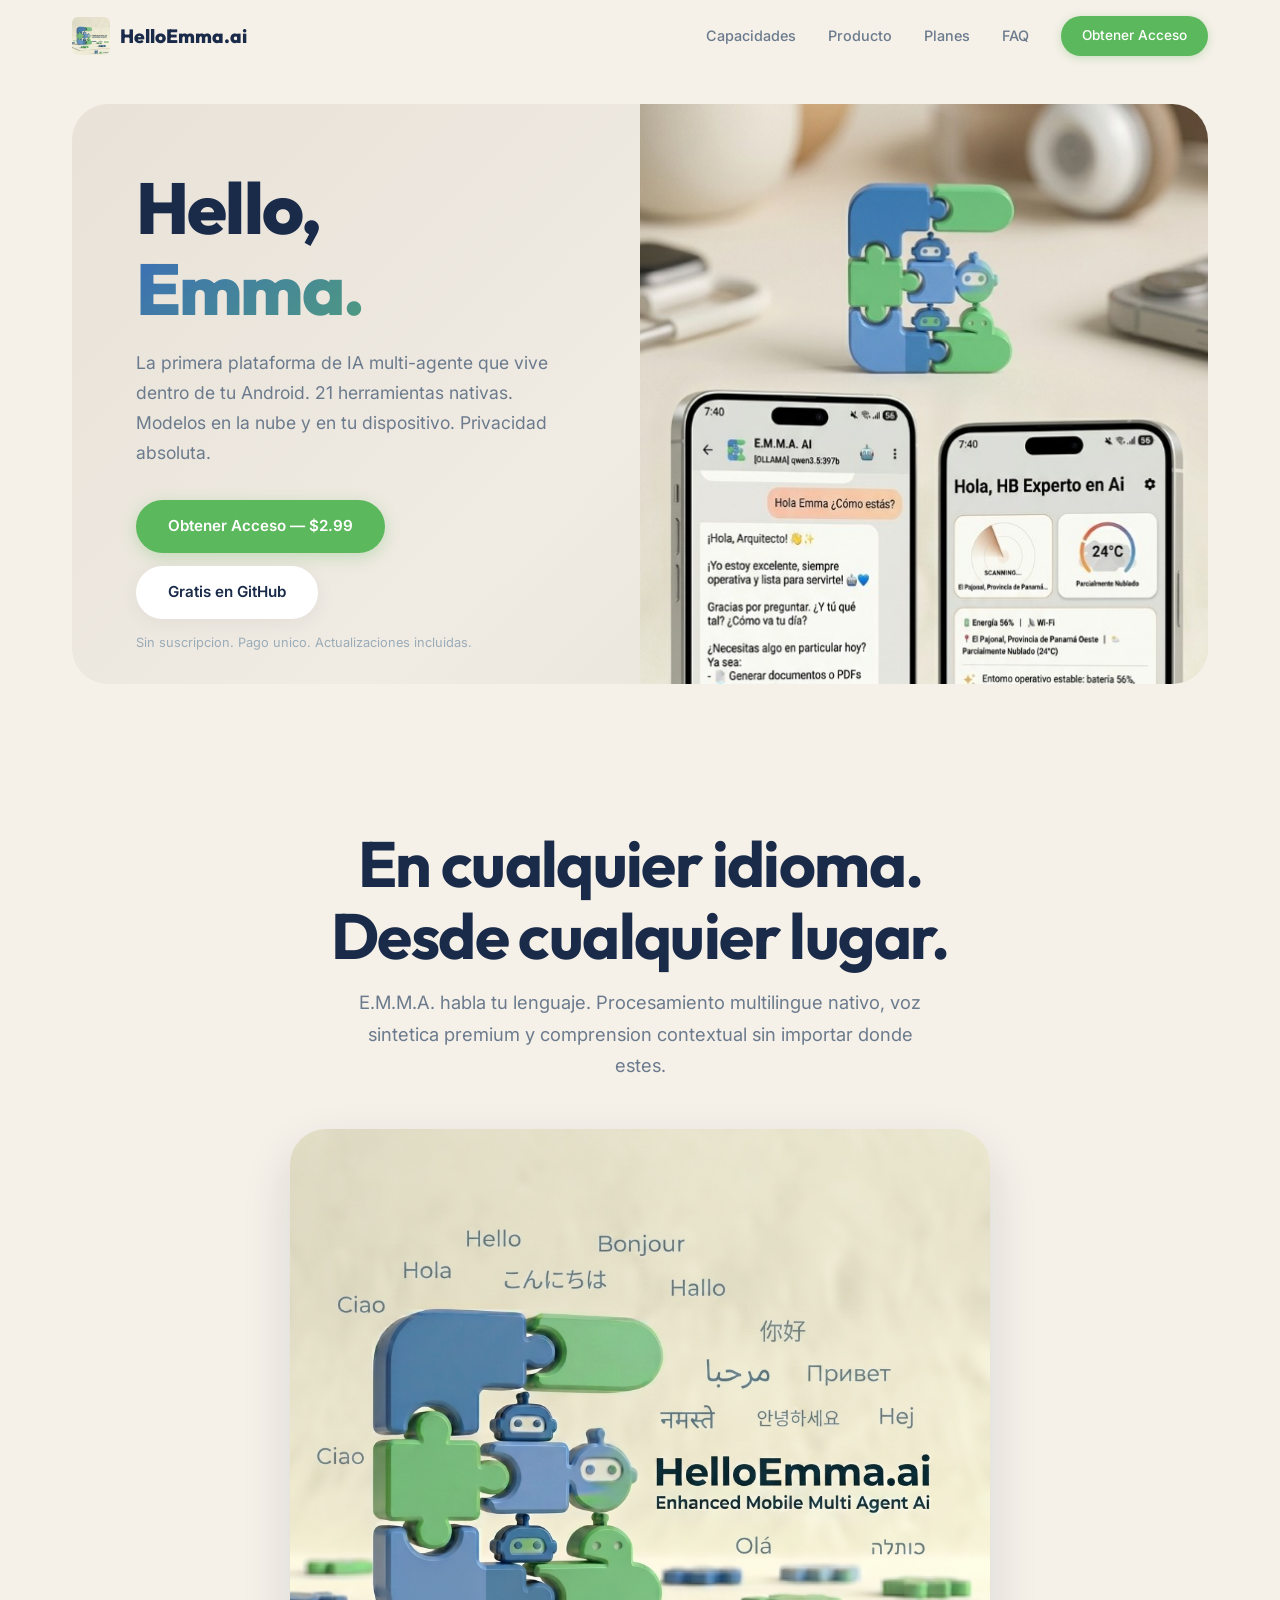
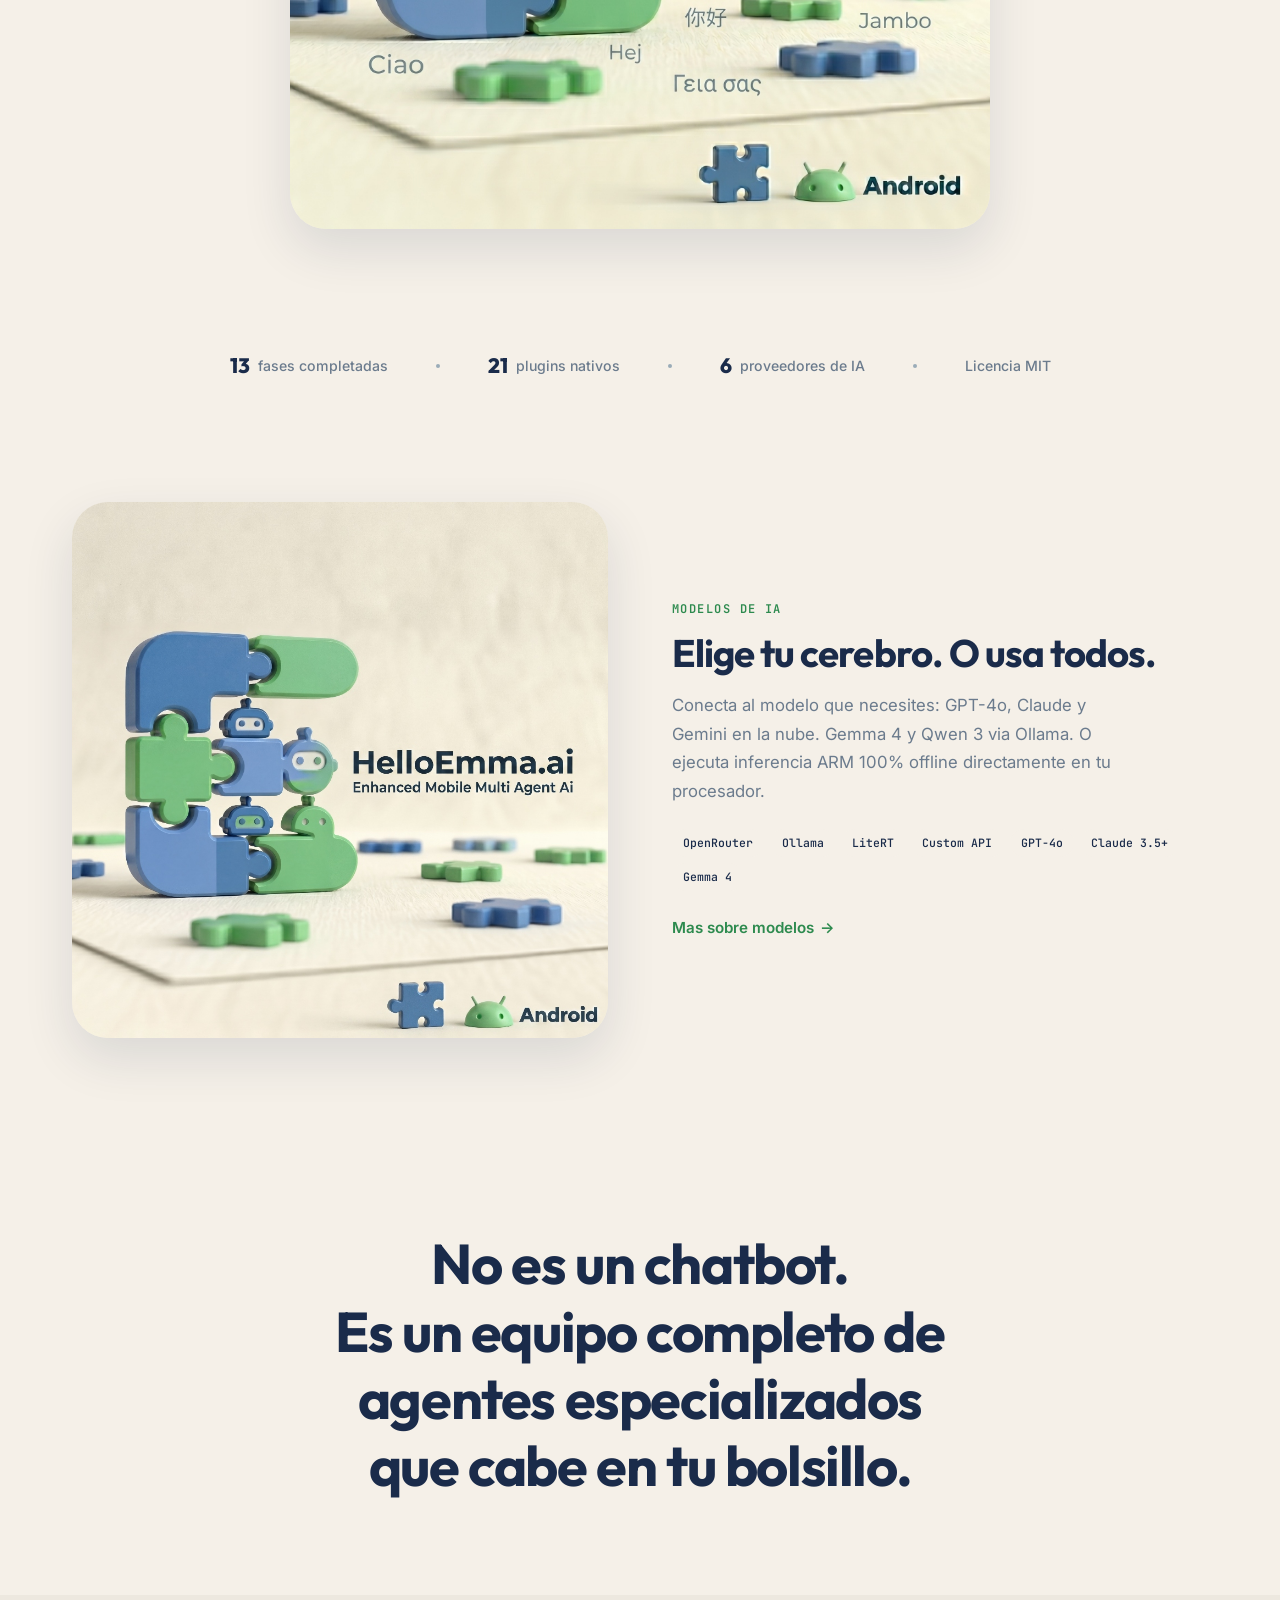
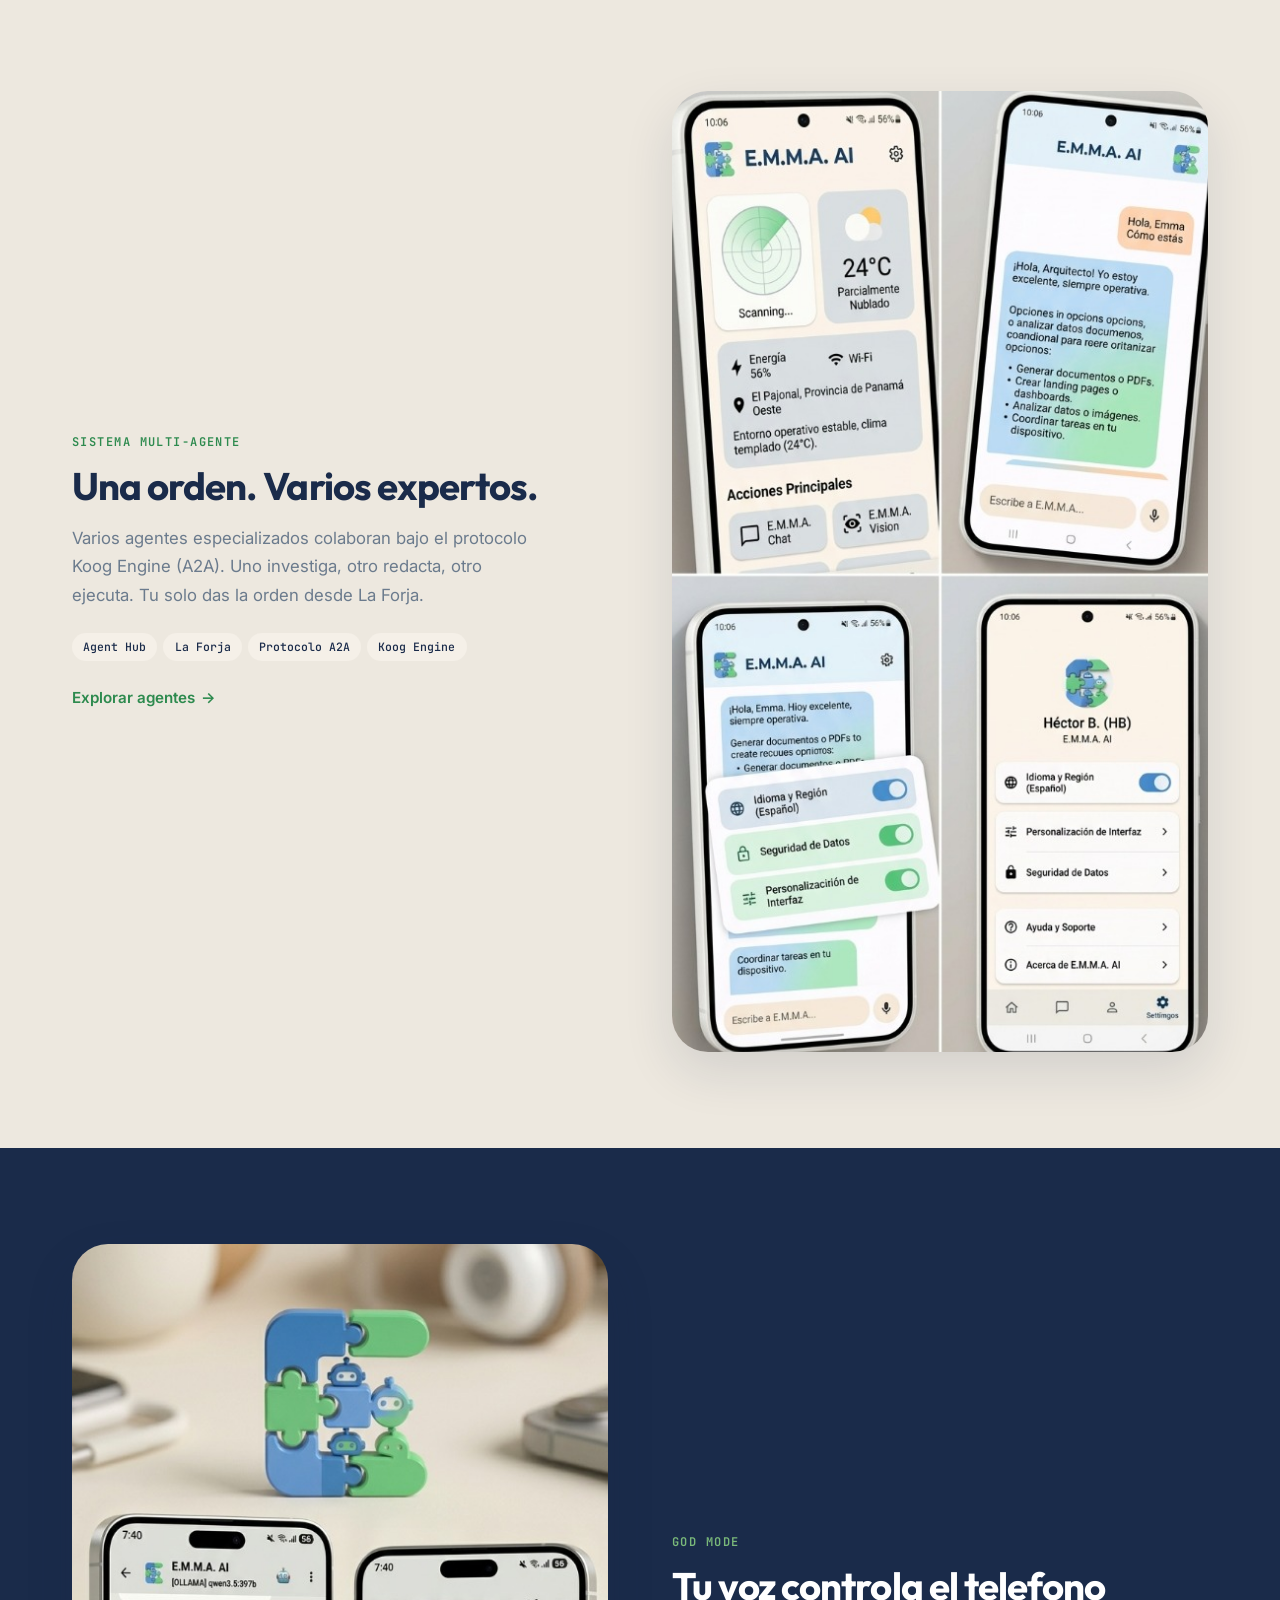
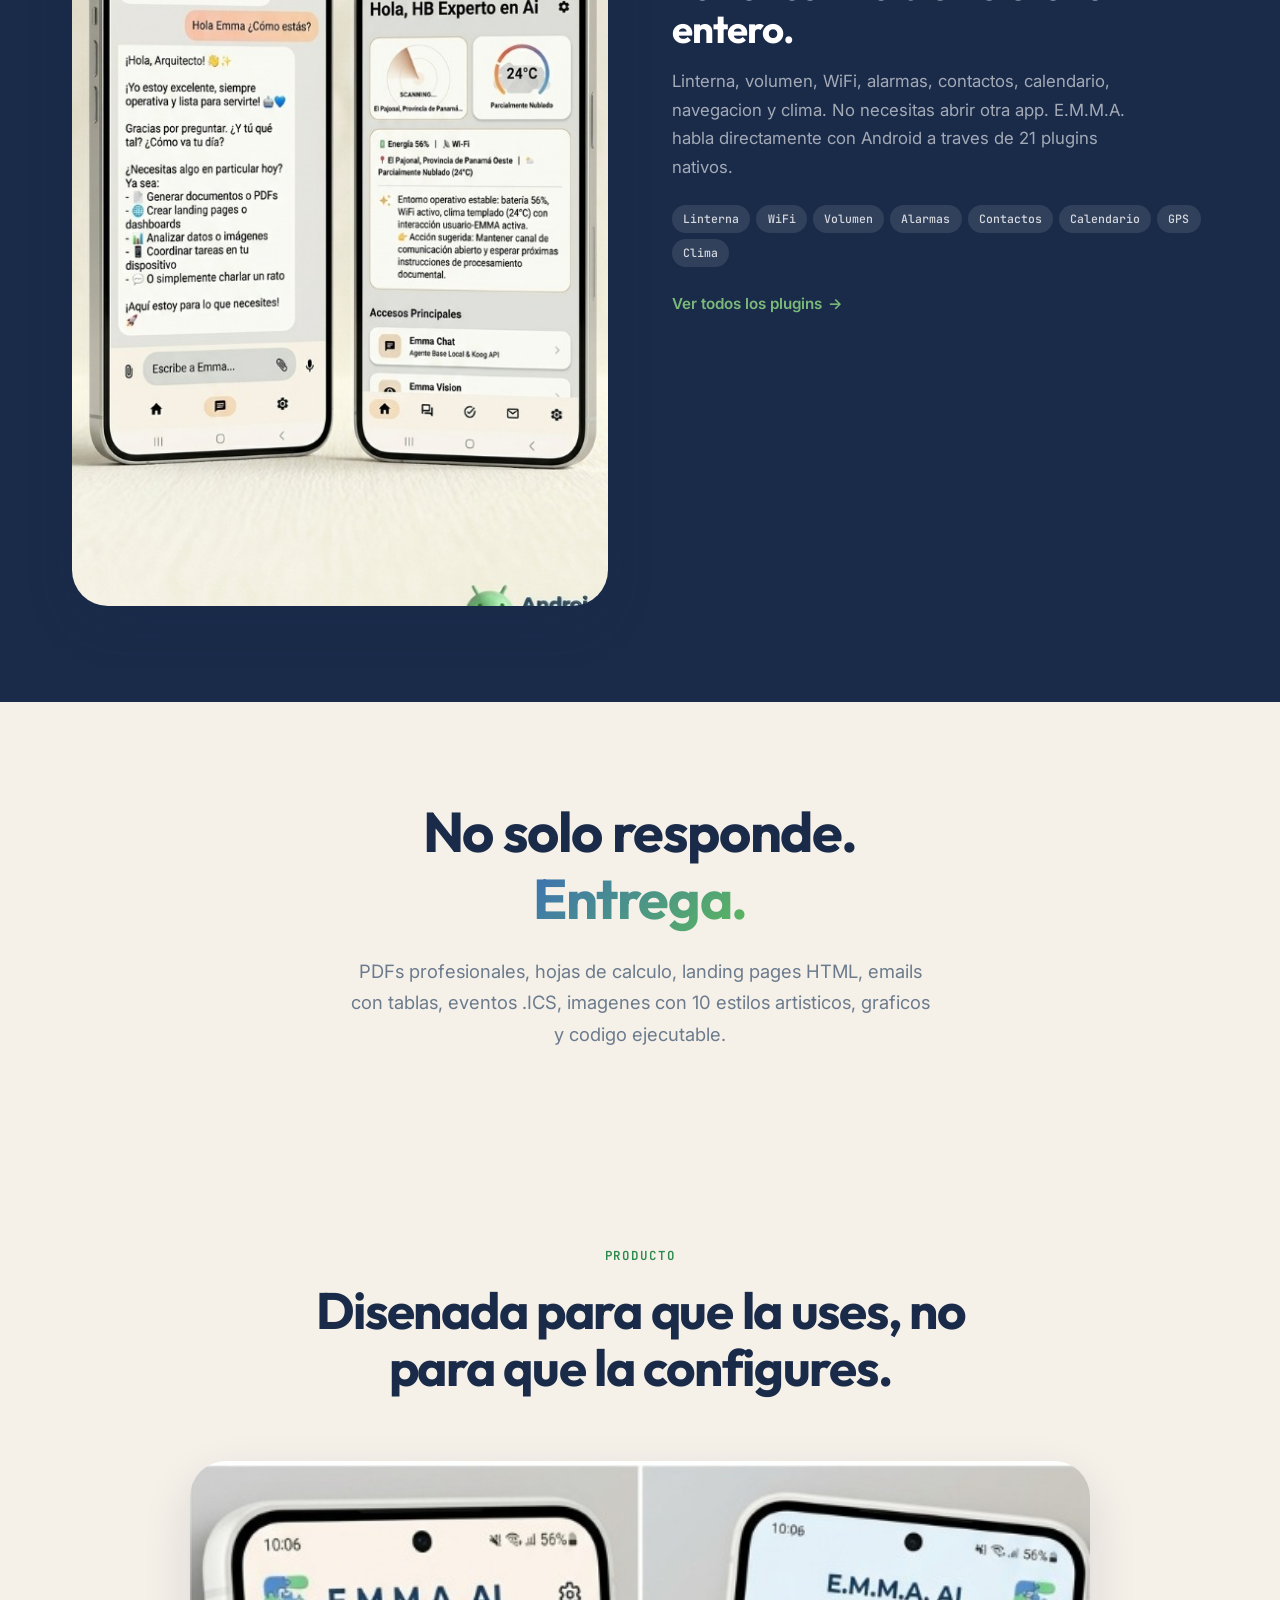
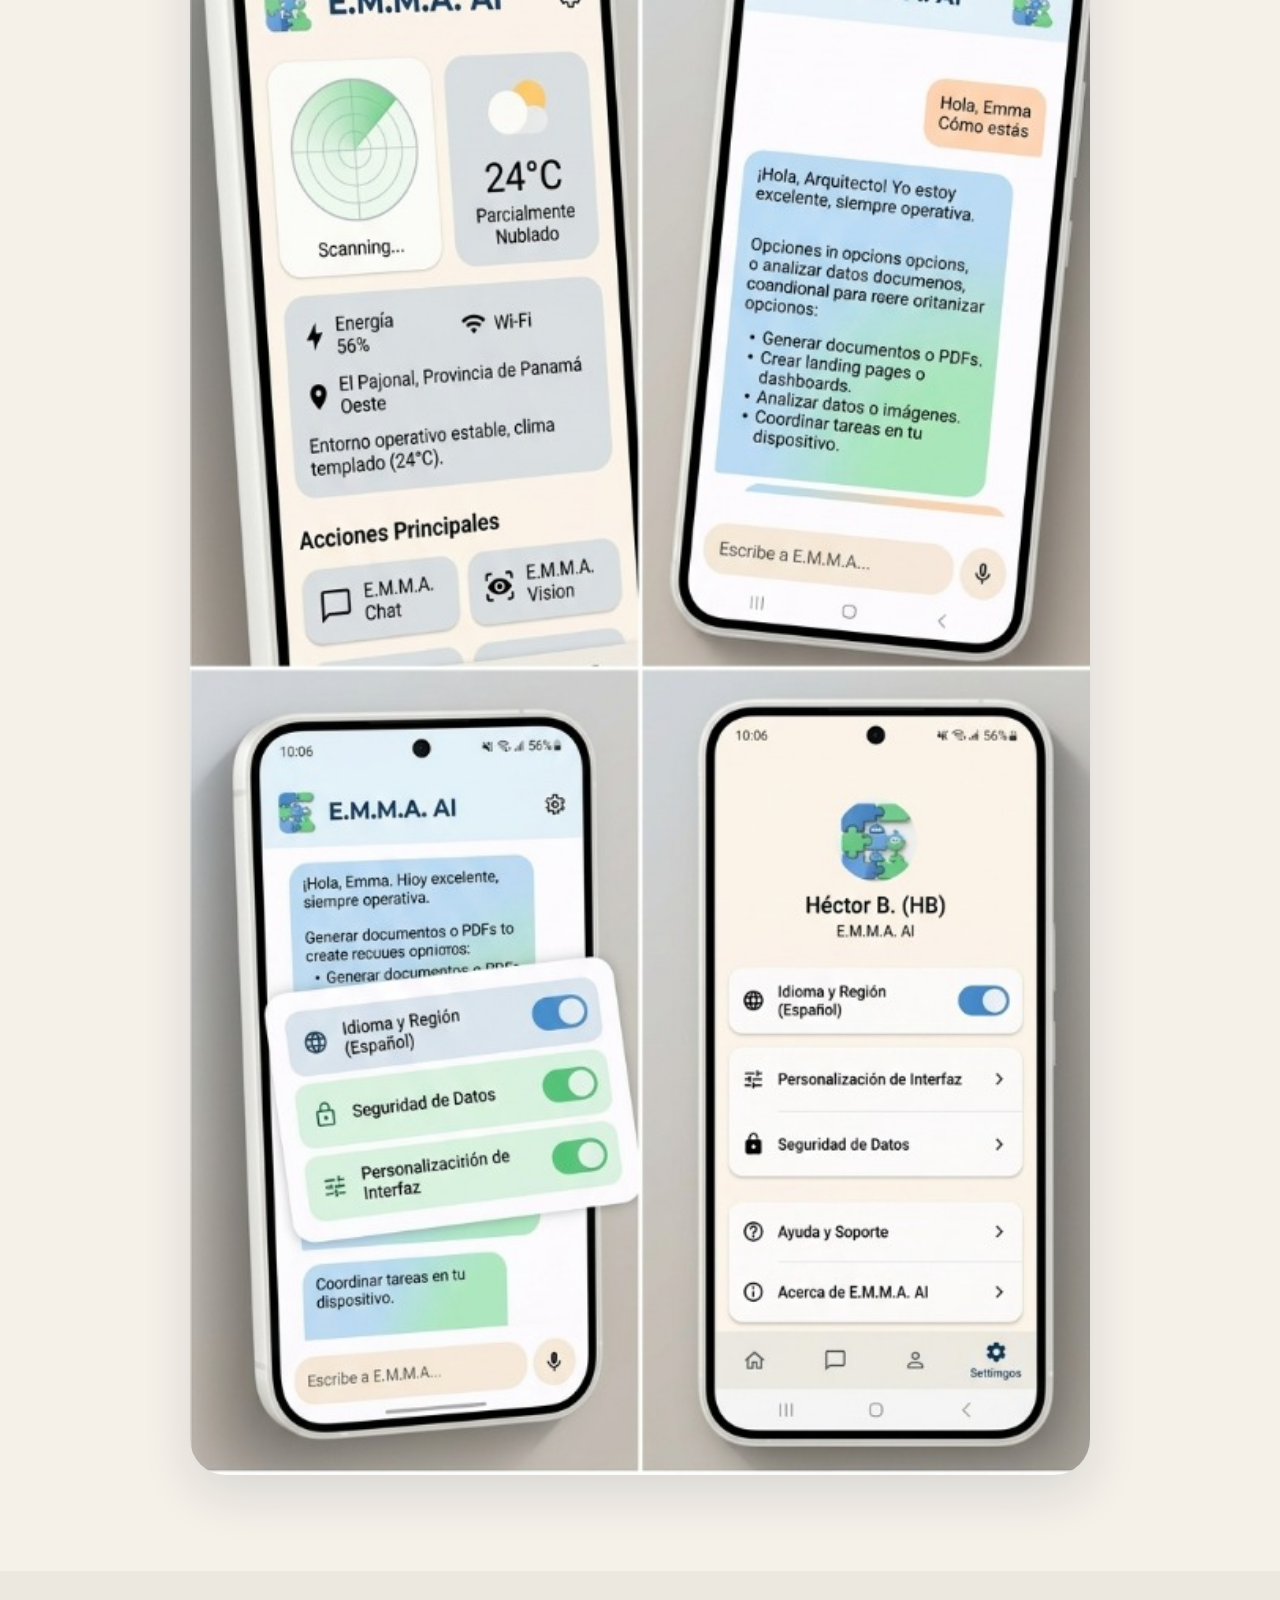
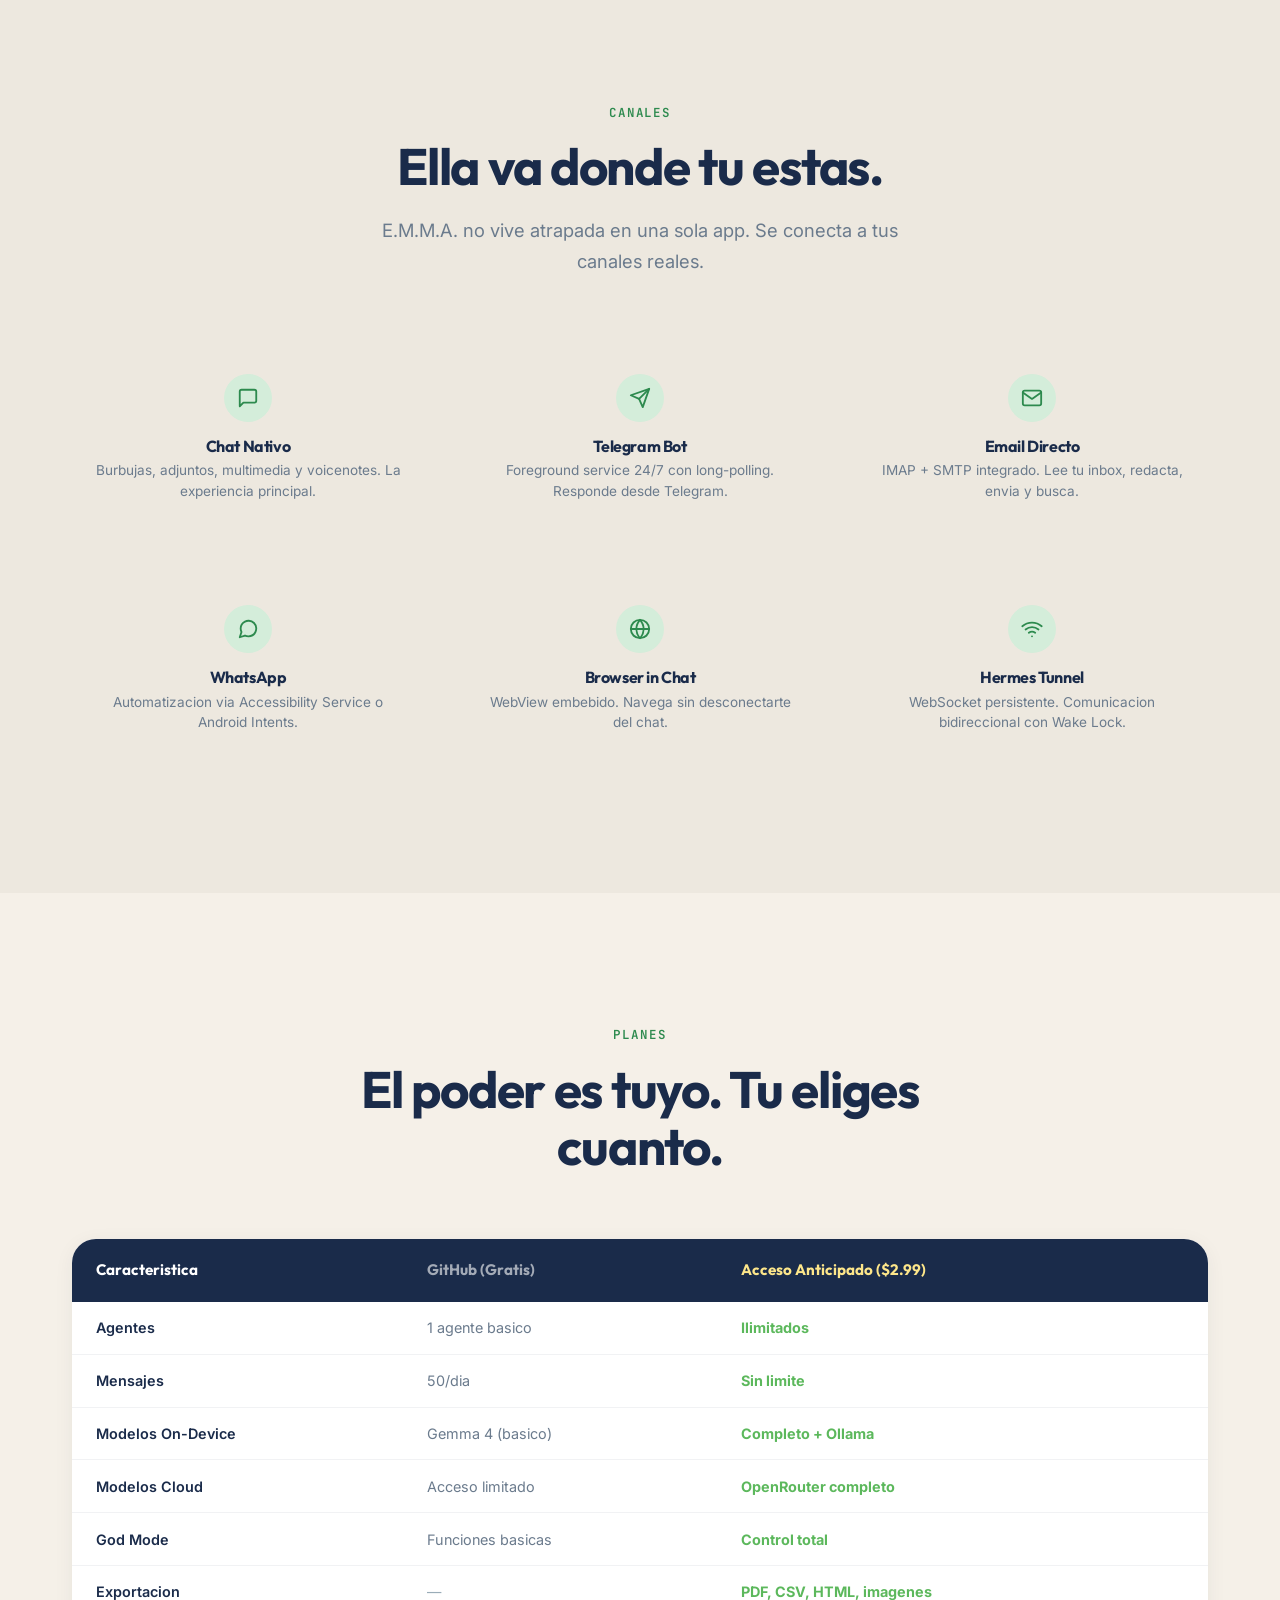
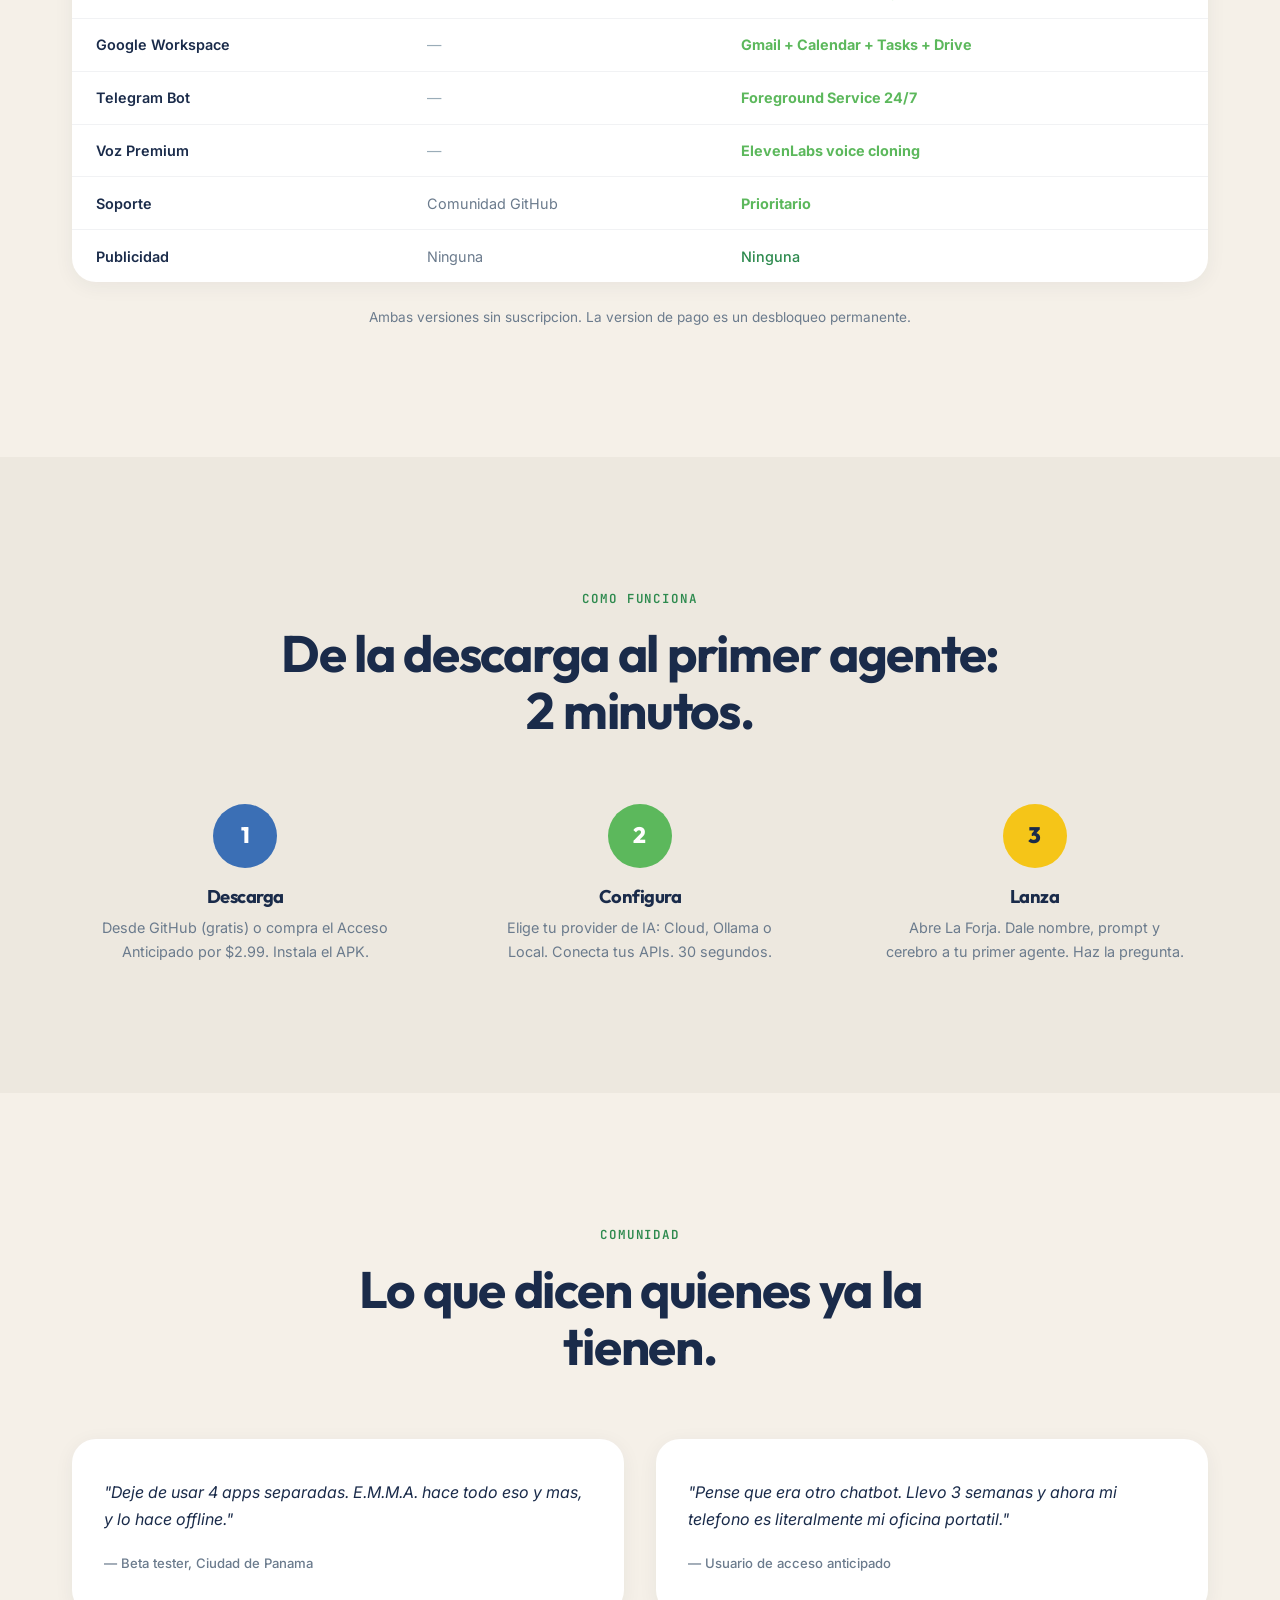
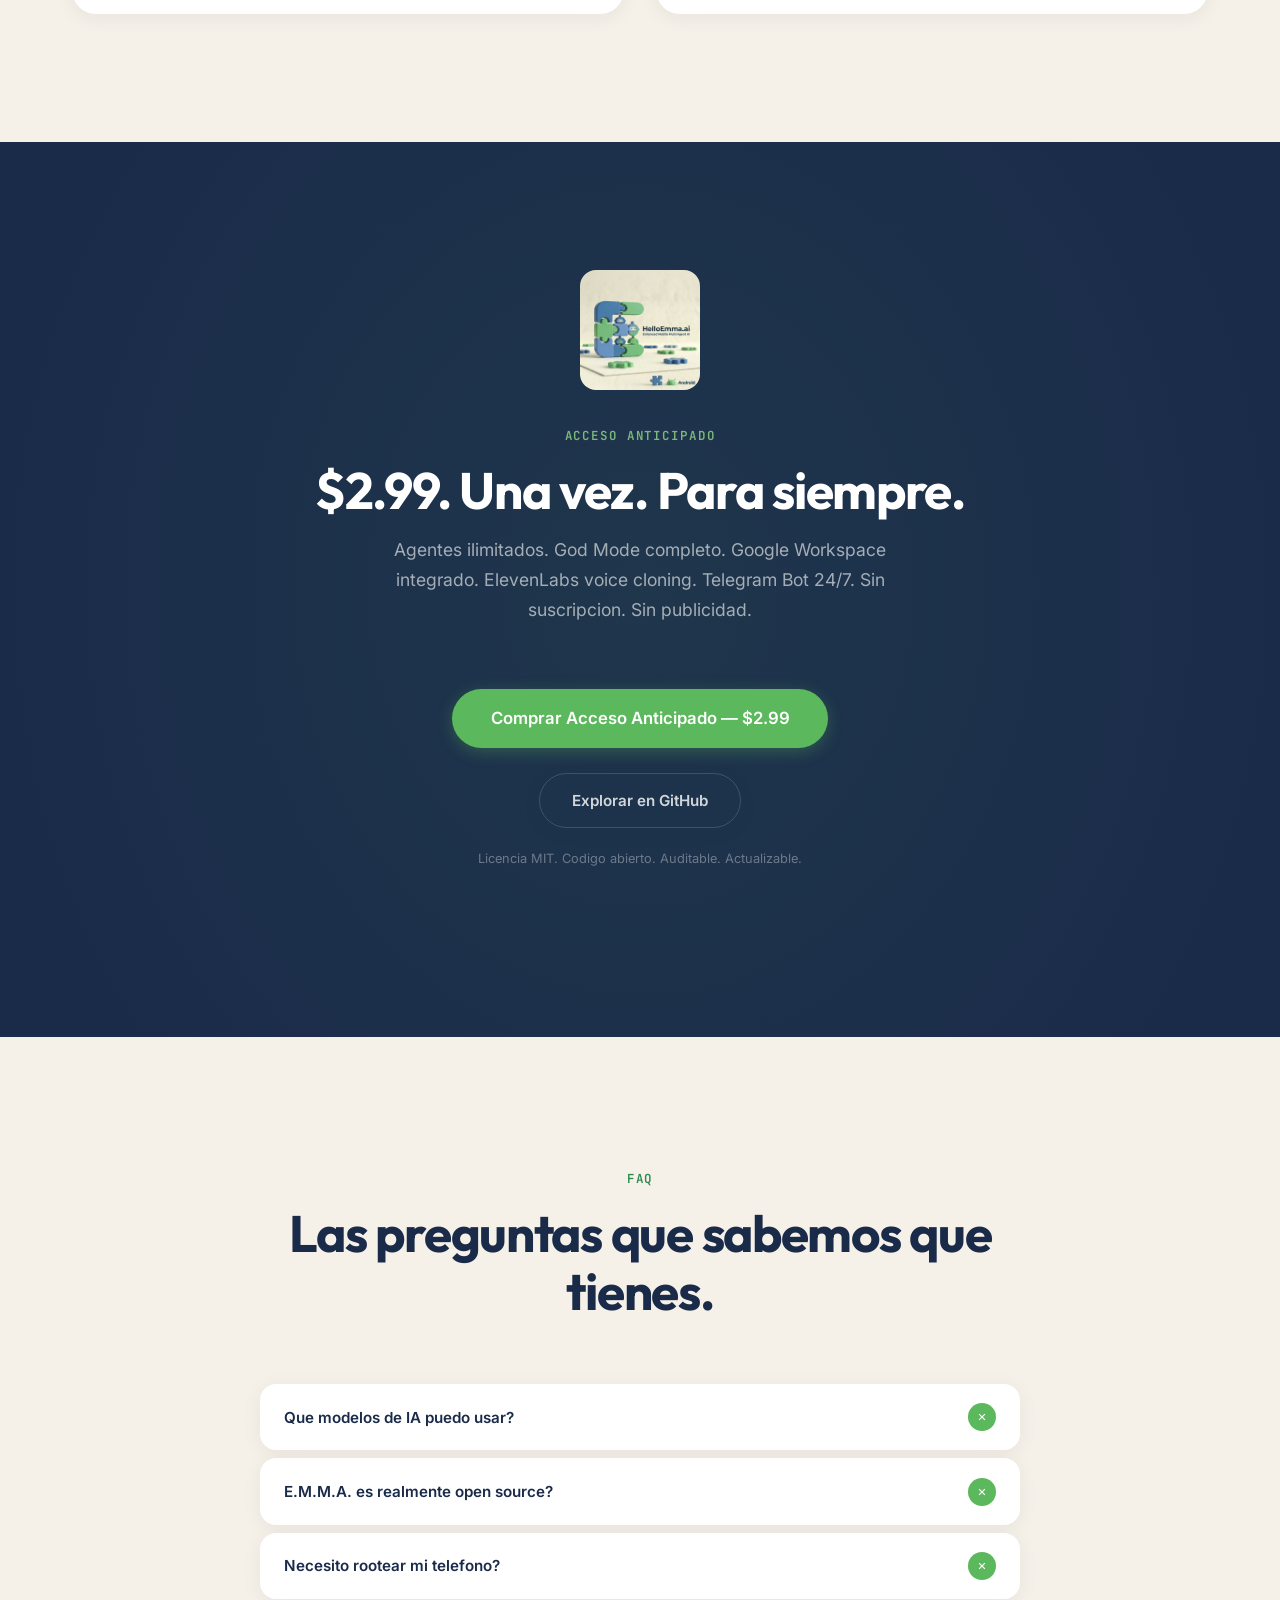
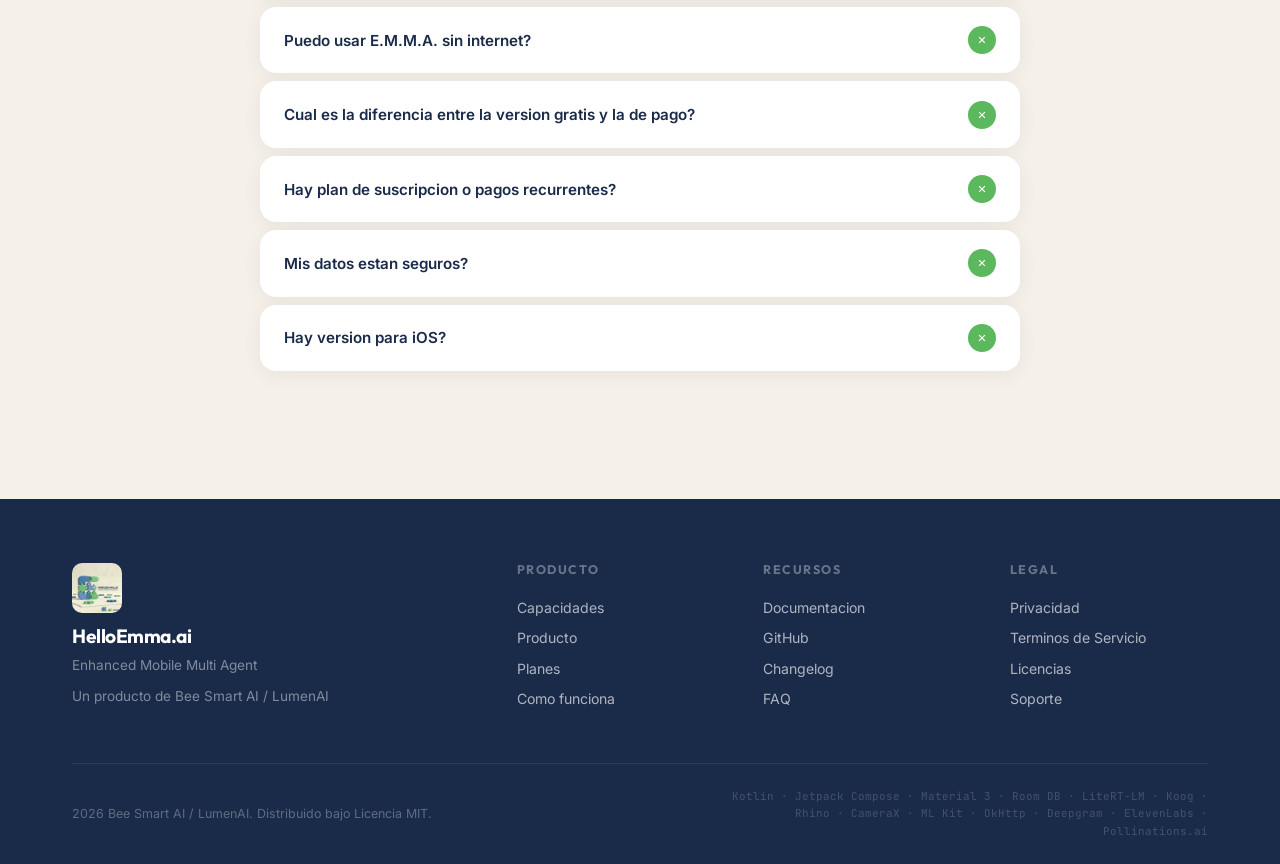
==== index.html @ f339e6d8 "feat: HelloEmma.ai landing v2 — WhatsApp-style redesign with real brand assets" ====
<!DOCTYPE html>
<html lang="es">
<head>
  <meta charset="UTF-8">
  <meta name="viewport" content="width=device-width, initial-scale=1.0">
  <title>HelloEmma.ai — Enhanced Mobile Multi Agent AI</title>
  <meta name="description" content="E.M.M.A. AI transforma tu Android en un centro de comando de IA multi-agente. 21 herramientas nativas, modelos cloud y on-device, privacidad total.">
  <meta name="theme-color" content="#F5F0E8">
  <link rel="preconnect" href="https://fonts.googleapis.com">
  <link rel="preconnect" href="https://fonts.gstatic.com" crossorigin>
  <link href="https://fonts.googleapis.com/css2?family=Inter:wght@400;500;600&family=JetBrains+Mono:wght@400;500;600&family=Outfit:wght@600;700;800&display=swap" rel="stylesheet">
  <link rel="stylesheet" href="css/style.css?v=20260415">
</head>
<body>

  <!-- ====== NAVIGATION ====== -->
  <nav class="nav" id="nav">
    <div class="nav-inner">
      <a href="#" class="nav-logo">
        <img src="assets/logo-3d-clean.jpg" alt="E.M.M.A. AI">
        HelloEmma.ai
      </a>
      <div class="nav-links" id="nav-links">
        <a href="#features">Capacidades</a>
        <a href="#screenshots">Producto</a>
        <a href="#pricing">Planes</a>
        <a href="#faq">FAQ</a>
        <a href="#cta" class="nav-cta">Obtener Acceso</a>
      </div>
      <button class="nav-mobile-toggle" id="nav-toggle" aria-label="Abrir menu">
        <span></span><span></span><span></span>
      </button>
    </div>
  </nav>

  <!-- ====== HERO ====== -->
  <section class="hero section" id="hero">
    <div class="container">
      <div class="hero-banner">
        <div class="hero-content">
          <h1>
            <span>Hello,</span>
            <span class="text-gradient">Emma.</span>
          </h1>
          <p class="hero-subtitle">
            La primera plataforma de IA multi-agente que vive dentro
            de tu Android. 21 herramientas nativas. Modelos en la nube
            y en tu dispositivo. Privacidad absoluta.
          </p>
          <div class="hero-ctas">
            <a href="#cta" class="btn btn-primary">Obtener Acceso — $2.99</a>
            <a href="https://github.com" class="btn btn-secondary" target="_blank">Gratis en GitHub</a>
          </div>
          <p class="hero-micro">Sin suscripcion. Pago unico. Actualizaciones incluidas.</p>
        </div>
        <div class="hero-image">
          <img src="assets/hero-dual-phone.jpg" alt="E.M.M.A. AI — Chat y Dashboard en Android">
        </div>
      </div>
    </div>
  </section>

  <!-- ====== HELLO EMMA — Multilingual ====== -->
  <section class="hello-section section" id="hello">
    <div class="container">
      <div class="reveal">
        <h2>En cualquier idioma.<br>Desde cualquier lugar.</h2>
        <p>E.M.M.A. habla tu lenguaje. Procesamiento multilingue nativo, voz sintetica premium y comprension contextual sin importar donde estes.</p>
      </div>
      <div class="hello-image-wrap reveal-scale delay-1">
        <img src="assets/logo-3d-multilingual.jpg" alt="HelloEmma.ai — Hello en todos los idiomas">
      </div>
    </div>
  </section>

  <!-- ====== SOCIAL PROOF ====== -->
  <section class="social-proof" id="social-proof">
    <div class="container">
      <div class="social-proof-inner">
        <div class="proof-item">
          <span class="proof-number" data-target="13">0</span>
          <span>fases completadas</span>
        </div>
        <div class="proof-dot"></div>
        <div class="proof-item">
          <span class="proof-number" data-target="21">0</span>
          <span>plugins nativos</span>
        </div>
        <div class="proof-dot"></div>
        <div class="proof-item">
          <span class="proof-number" data-target="6">0</span>
          <span>proveedores de IA</span>
        </div>
        <div class="proof-dot"></div>
        <div class="proof-item">
          <span>Licencia MIT</span>
        </div>
      </div>
    </div>
  </section>

  <!-- ====== FEATURE 1 — IA Multi-Modelo ====== -->
  <section class="feature-block section" id="features">
    <div class="container">
      <div class="feature-block-inner">
        <div class="feature-visual reveal-left">
          <img src="assets/logo-3d-alt.jpg" alt="E.M.M.A. AI - Arquitectura multi-modelo">
        </div>
        <div class="feature-text reveal-right">
          <span class="eyebrow">Modelos de IA</span>
          <h2>Elige tu cerebro. O usa todos.</h2>
          <p>Conecta al modelo que necesites: GPT-4o, Claude y Gemini en la nube. Gemma 4 y Qwen 3 via Ollama. O ejecuta inferencia ARM 100% offline directamente en tu procesador.</p>
          <div class="feature-pills">
            <span class="feature-pill">OpenRouter</span>
            <span class="feature-pill">Ollama</span>
            <span class="feature-pill">LiteRT</span>
            <span class="feature-pill">Custom API</span>
            <span class="feature-pill">GPT-4o</span>
            <span class="feature-pill">Claude 3.5+</span>
            <span class="feature-pill">Gemma 4</span>
          </div>
          <a href="#ai-detail" class="feature-link">Mas sobre modelos <span class="arrow">&#8594;</span></a>
        </div>
      </div>
    </div>
  </section>

  <!-- ====== STATEMENT ====== -->
  <section class="statement">
    <div class="container reveal">
      <h2>No es un chatbot.<br>Es un equipo completo de agentes especializados<br>que cabe en tu bolsillo.</h2>
    </div>
  </section>

  <!-- ====== FEATURE 2 — Multi-Agente (reversed) ====== -->
  <section class="feature-block reversed" style="background: var(--bg-alt);">
    <div class="container">
      <div class="feature-block-inner">
        <div class="feature-visual reveal-right">
          <img src="assets/screenshots-4panel.jpg" alt="E.M.M.A. AI - Dashboard, Chat, Settings, Perfil">
        </div>
        <div class="feature-text reveal-left">
          <span class="eyebrow">Sistema multi-agente</span>
          <h2>Una orden. Varios expertos.</h2>
          <p>Varios agentes especializados colaboran bajo el protocolo Koog Engine (A2A). Uno investiga, otro redacta, otro ejecuta. Tu solo das la orden desde La Forja.</p>
          <div class="feature-pills">
            <span class="feature-pill">Agent Hub</span>
            <span class="feature-pill">La Forja</span>
            <span class="feature-pill">Protocolo A2A</span>
            <span class="feature-pill">Koog Engine</span>
          </div>
          <a href="#" class="feature-link">Explorar agentes <span class="arrow">&#8594;</span></a>
        </div>
      </div>
    </div>
  </section>

  <!-- ====== FEATURE 3 — God Mode (dark) ====== -->
  <section class="feature-block dark" id="god-mode">
    <div class="container">
      <div class="feature-block-inner">
        <div class="feature-visual reveal-left">
          <img src="assets/hero-dual-phone.jpg" alt="E.M.M.A. AI - Control total del dispositivo">
        </div>
        <div class="feature-text reveal-right">
          <span class="eyebrow">God Mode</span>
          <h2>Tu voz controla el telefono entero.</h2>
          <p>Linterna, volumen, WiFi, alarmas, contactos, calendario, navegacion y clima. No necesitas abrir otra app. E.M.M.A. habla directamente con Android a traves de 21 plugins nativos.</p>
          <div class="feature-pills">
            <span class="feature-pill">Linterna</span>
            <span class="feature-pill">WiFi</span>
            <span class="feature-pill">Volumen</span>
            <span class="feature-pill">Alarmas</span>
            <span class="feature-pill">Contactos</span>
            <span class="feature-pill">Calendario</span>
            <span class="feature-pill">GPS</span>
            <span class="feature-pill">Clima</span>
          </div>
          <a href="#" class="feature-link">Ver todos los plugins <span class="arrow">&#8594;</span></a>
        </div>
      </div>
    </div>
  </section>

  <!-- ====== STATEMENT 2 ====== -->
  <section class="statement">
    <div class="container reveal">
      <h2>No solo responde.<br><span class="text-gradient">Entrega.</span></h2>
      <p>PDFs profesionales, hojas de calculo, landing pages HTML, emails con tablas, eventos .ICS, imagenes con 10 estilos artisticos, graficos y codigo ejecutable.</p>
    </div>
  </section>

  <!-- ====== SCREENSHOTS 4-PANEL ====== -->
  <section class="screenshots-section section" id="screenshots">
    <div class="container">
      <div class="section-header reveal">
        <span class="eyebrow">Producto</span>
        <h2>Disenada para que la uses, no para que la configures.</h2>
      </div>
      <div class="screenshots-image reveal-scale">
        <img src="assets/screenshots-4panel.jpg" alt="E.M.M.A. AI - Vistas del producto: Dashboard, Chat, Settings, Perfil">
      </div>
    </div>
  </section>

  <!-- ====== CHANNELS ====== -->
  <section class="section" id="channels" style="background: var(--bg-alt);">
    <div class="container">
      <div class="section-header reveal">
        <span class="eyebrow">Canales</span>
        <h2>Ella va donde tu estas.</h2>
        <p>E.M.M.A. no vive atrapada en una sola app. Se conecta a tus canales reales.</p>
      </div>
      <div class="channels-list">
        <div class="channel-item reveal delay-1">
          <div class="channel-icon">
            <svg viewBox="0 0 24 24"><path d="M21 15a2 2 0 0 1-2 2H7l-4 4V5a2 2 0 0 1 2-2h14a2 2 0 0 1 2 2z"/></svg>
          </div>
          <h4>Chat Nativo</h4>
          <p>Burbujas, adjuntos, multimedia y voicenotes. La experiencia principal.</p>
        </div>
        <div class="channel-item reveal delay-1">
          <div class="channel-icon">
            <svg viewBox="0 0 24 24"><path d="M22 2L11 13"/><path d="M22 2l-7 20-4-9-9-4z"/></svg>
          </div>
          <h4>Telegram Bot</h4>
          <p>Foreground service 24/7 con long-polling. Responde desde Telegram.</p>
        </div>
        <div class="channel-item reveal delay-2">
          <div class="channel-icon">
            <svg viewBox="0 0 24 24"><path d="M4 4h16c1.1 0 2 .9 2 2v12c0 1.1-.9 2-2 2H4c-1.1 0-2-.9-2-2V6c0-1.1.9-2 2-2z"/><polyline points="22,6 12,13 2,6"/></svg>
          </div>
          <h4>Email Directo</h4>
          <p>IMAP + SMTP integrado. Lee tu inbox, redacta, envia y busca.</p>
        </div>
        <div class="channel-item reveal delay-2">
          <div class="channel-icon">
            <svg viewBox="0 0 24 24"><path d="M21 11.5a8.38 8.38 0 0 1-.9 3.8 8.5 8.5 0 0 1-7.6 4.7 8.38 8.38 0 0 1-3.8-.9L3 21l1.9-5.7a8.38 8.38 0 0 1-.9-3.8 8.5 8.5 0 0 1 4.7-7.6 8.38 8.38 0 0 1 3.8-.9h.5a8.48 8.48 0 0 1 8 8v.5z"/></svg>
          </div>
          <h4>WhatsApp</h4>
          <p>Automatizacion via Accessibility Service o Android Intents.</p>
        </div>
        <div class="channel-item reveal delay-3">
          <div class="channel-icon">
            <svg viewBox="0 0 24 24"><circle cx="12" cy="12" r="10"/><line x1="2" y1="12" x2="22" y2="12"/><path d="M12 2a15.3 15.3 0 0 1 4 10 15.3 15.3 0 0 1-4 10 15.3 15.3 0 0 1-4-10 15.3 15.3 0 0 1 4-10z"/></svg>
          </div>
          <h4>Browser in Chat</h4>
          <p>WebView embebido. Navega sin desconectarte del chat.</p>
        </div>
        <div class="channel-item reveal delay-3">
          <div class="channel-icon">
            <svg viewBox="0 0 24 24"><path d="M5 12.55a11 11 0 0 1 14.08 0"/><path d="M1.42 9a16 16 0 0 1 21.16 0"/><path d="M8.53 16.11a6 6 0 0 1 6.95 0"/><line x1="12" y1="20" x2="12.01" y2="20"/></svg>
          </div>
          <h4>Hermes Tunnel</h4>
          <p>WebSocket persistente. Comunicacion bidireccional con Wake Lock.</p>
        </div>
      </div>
    </div>
  </section>

  <!-- ====== COMPARISON TABLE ====== -->
  <section class="section" id="pricing">
    <div class="container">
      <div class="section-header reveal">
        <span class="eyebrow">Planes</span>
        <h2>El poder es tuyo. Tu eliges cuanto.</h2>
      </div>
      <div class="comparison-wrapper reveal-scale">
        <table class="comparison-table">
          <thead>
            <tr>
              <th>Caracteristica</th>
              <th>GitHub (Gratis)</th>
              <th>Acceso Anticipado ($2.99)</th>
            </tr>
          </thead>
          <tbody>
            <tr><td>Agentes</td><td>1 agente basico</td><td><span class="check">Ilimitados</span></td></tr>
            <tr><td>Mensajes</td><td>50/dia</td><td><span class="check">Sin limite</span></td></tr>
            <tr><td>Modelos On-Device</td><td>Gemma 4 (basico)</td><td><span class="check">Completo + Ollama</span></td></tr>
            <tr><td>Modelos Cloud</td><td>Acceso limitado</td><td><span class="check">OpenRouter completo</span></td></tr>
            <tr><td>God Mode</td><td>Funciones basicas</td><td><span class="check">Control total</span></td></tr>
            <tr><td>Exportacion</td><td><span class="cross">—</span></td><td><span class="check">PDF, CSV, HTML, imagenes</span></td></tr>
            <tr><td>Google Workspace</td><td><span class="cross">—</span></td><td><span class="check">Gmail + Calendar + Tasks + Drive</span></td></tr>
            <tr><td>Telegram Bot</td><td><span class="cross">—</span></td><td><span class="check">Foreground Service 24/7</span></td></tr>
            <tr><td>Voz Premium</td><td><span class="cross">—</span></td><td><span class="check">ElevenLabs voice cloning</span></td></tr>
            <tr><td>Soporte</td><td>Comunidad GitHub</td><td><span class="check">Prioritario</span></td></tr>
            <tr><td>Publicidad</td><td>Ninguna</td><td>Ninguna</td></tr>
          </tbody>
        </table>
      </div>
      <p style="text-align:center; margin-top:1.5rem; font-size:0.85rem; color:var(--muted);">
        Ambas versiones sin suscripcion. La version de pago es un desbloqueo permanente.
      </p>
    </div>
  </section>

  <!-- ====== HOW IT WORKS ====== -->
  <section class="section" id="how" style="background: var(--bg-alt);">
    <div class="container">
      <div class="section-header reveal">
        <span class="eyebrow">Como funciona</span>
        <h2>De la descarga al primer agente: 2 minutos.</h2>
      </div>
      <div class="steps-grid">
        <div class="step-card reveal delay-1">
          <div class="step-number">1</div>
          <h3>Descarga</h3>
          <p>Desde GitHub (gratis) o compra el Acceso Anticipado por $2.99. Instala el APK.</p>
        </div>
        <div class="step-card reveal delay-2">
          <div class="step-number">2</div>
          <h3>Configura</h3>
          <p>Elige tu provider de IA: Cloud, Ollama o Local. Conecta tus APIs. 30 segundos.</p>
        </div>
        <div class="step-card reveal delay-3">
          <div class="step-number">3</div>
          <h3>Lanza</h3>
          <p>Abre La Forja. Dale nombre, prompt y cerebro a tu primer agente. Haz la pregunta.</p>
        </div>
      </div>
    </div>
  </section>

  <!-- ====== TESTIMONIALS ====== -->
  <section class="section" id="testimonials">
    <div class="container">
      <div class="section-header reveal">
        <span class="eyebrow">Comunidad</span>
        <h2>Lo que dicen quienes ya la tienen.</h2>
      </div>
      <div class="testimonials-grid">
        <div class="testimonial-card reveal delay-1">
          <blockquote>"Deje de usar 4 apps separadas. E.M.M.A. hace todo eso y mas, y lo hace offline."</blockquote>
          <div class="author">— Beta tester, Ciudad de Panama</div>
        </div>
        <div class="testimonial-card reveal delay-2">
          <blockquote>"Pense que era otro chatbot. Llevo 3 semanas y ahora mi telefono es literalmente mi oficina portatil."</blockquote>
          <div class="author">— Usuario de acceso anticipado</div>
        </div>
      </div>
    </div>
  </section>

  <!-- ====== FINAL CTA ====== -->
  <section class="final-cta section" id="cta">
    <div class="container" style="position:relative; z-index:2;">
      <div class="final-cta-logo reveal">
        <img src="assets/logo-3d-clean.jpg" alt="E.M.M.A. AI Logo">
      </div>
      <div class="section-header reveal">
        <span class="eyebrow">Acceso Anticipado</span>
        <h2>$2.99. Una vez. Para siempre.</h2>
        <p>Agentes ilimitados. God Mode completo. Google Workspace integrado. ElevenLabs voice cloning. Telegram Bot 24/7. Sin suscripcion. Sin publicidad.</p>
      </div>
      <div style="text-align:center;" class="reveal delay-2">
        <a href="#" class="btn btn-primary">Comprar Acceso Anticipado — $2.99</a>
        <br><br>
        <a href="https://github.com" class="btn btn-secondary" style="border:1px solid rgba(255,255,255,0.15); color:rgba(255,255,255,0.8); background:transparent;" target="_blank">Explorar en GitHub</a>
        <p class="cta-micro">Licencia MIT. Codigo abierto. Auditable. Actualizable.</p>
      </div>
    </div>
  </section>

  <!-- ====== FAQ ====== -->
  <section class="section" id="faq">
    <div class="container">
      <div class="section-header reveal">
        <span class="eyebrow">FAQ</span>
        <h2>Las preguntas que sabemos que tienes.</h2>
      </div>
      <div class="faq-list">
        <div class="faq-item reveal">
          <button class="faq-question">Que modelos de IA puedo usar?<span class="faq-toggle"><svg viewBox="0 0 24 24"><line x1="12" y1="5" x2="12" y2="19"/><line x1="5" y1="12" x2="19" y2="12"/></svg></span></button>
          <div class="faq-answer"><div class="faq-answer-inner">Todo lo que quieras. On-device con Gemma 4 (100% offline), locales via Ollama (Qwen, DeepSeek, Command R+), o en la nube via OpenRouter (GPT-4o, Claude 3.5+, Gemini 2.5 Pro, Llama 3.3 y cientos mas). Tambien puedes conectar cualquier endpoint compatible con la API de OpenAI.</div></div>
        </div>
        <div class="faq-item reveal">
          <button class="faq-question">E.M.M.A. es realmente open source?<span class="faq-toggle"><svg viewBox="0 0 24 24"><line x1="12" y1="5" x2="12" y2="19"/><line x1="5" y1="12" x2="19" y2="12"/></svg></span></button>
          <div class="faq-answer"><div class="faq-answer-inner">Si. Todo el codigo Android, el diseno del Agent Hub y la arquitectura multi-agente estan bajo licencia MIT. Puedes auditar, forkear y contribuir.</div></div>
        </div>
        <div class="faq-item reveal">
          <button class="faq-question">Necesito rootear mi telefono?<span class="faq-toggle"><svg viewBox="0 0 24 24"><line x1="12" y1="5" x2="12" y2="19"/><line x1="5" y1="12" x2="19" y2="12"/></svg></span></button>
          <div class="faq-answer"><div class="faq-answer-inner">No. Todas las funciones de God Mode usan APIs estandar de Android y permisos de accesibilidad. Funciona en cualquier Android 8.0+ sin root.</div></div>
        </div>
        <div class="faq-item reveal">
          <button class="faq-question">Puedo usar E.M.M.A. sin internet?<span class="faq-toggle"><svg viewBox="0 0 24 24"><line x1="12" y1="5" x2="12" y2="19"/><line x1="5" y1="12" x2="19" y2="12"/></svg></span></button>
          <div class="faq-answer"><div class="faq-answer-inner">Si. Con Gemma 4 cargado en el dispositivo (formato LiteRT), puedes chatear, analizar documentos y ejecutar plugins locales sin ninguna conexion. Para modelos cloud y voz premium, necesitas internet.</div></div>
        </div>
        <div class="faq-item reveal">
          <button class="faq-question">Cual es la diferencia entre la version gratis y la de pago?<span class="faq-toggle"><svg viewBox="0 0 24 24"><line x1="12" y1="5" x2="12" y2="19"/><line x1="5" y1="12" x2="19" y2="12"/></svg></span></button>
          <div class="faq-answer"><div class="faq-answer-inner">La version GitHub ofrece 1 agente basico y 50 mensajes/dia. El Acceso Anticipado ($2.99, pago unico) desbloquea agentes ilimitados, mensajes ilimitados, God Mode completo, exportacion de archivos, Google Workspace, Telegram Bot, ElevenLabs y soporte prioritario.</div></div>
        </div>
        <div class="faq-item reveal">
          <button class="faq-question">Hay plan de suscripcion o pagos recurrentes?<span class="faq-toggle"><svg viewBox="0 0 24 24"><line x1="12" y1="5" x2="12" y2="19"/><line x1="5" y1="12" x2="19" y2="12"/></svg></span></button>
          <div class="faq-answer"><div class="faq-answer-inner">No. El Acceso Anticipado es un pago unico de $2.99. Todas las actualizaciones futuras estan incluidas.</div></div>
        </div>
        <div class="faq-item reveal">
          <button class="faq-question">Mis datos estan seguros?<span class="faq-toggle"><svg viewBox="0 0 24 24"><line x1="12" y1="5" x2="12" y2="19"/><line x1="5" y1="12" x2="19" y2="12"/></svg></span></button>
          <div class="faq-answer"><div class="faq-answer-inner">Absolutamente. Las API keys se guardan con EncryptedSharedPreferences (Android Keystore). Con modelos locales, nada sale de tu dispositivo. La camara, el microfono y los sensores solo se activan cuando tu lo pides.</div></div>
        </div>
        <div class="faq-item reveal">
          <button class="faq-question">Hay version para iOS?<span class="faq-toggle"><svg viewBox="0 0 24 24"><line x1="12" y1="5" x2="12" y2="19"/><line x1="5" y1="12" x2="19" y2="12"/></svg></span></button>
          <div class="faq-answer"><div class="faq-answer-inner">Actualmente E.M.M.A. es exclusiva de Android. Una version iOS esta en evaluacion para fases futuras.</div></div>
        </div>
      </div>
    </div>
  </section>

  <!-- ====== FOOTER ====== -->
  <footer class="footer" id="footer">
    <div class="container">
      <div class="footer-inner">
        <div class="footer-brand">
          <div class="footer-brand-logo">
            <img src="assets/logo-3d-clean.jpg" alt="E.M.M.A. AI">
          </div>
          <h3>HelloEmma.ai</h3>
          <p>Enhanced Mobile Multi Agent</p>
          <p style="margin-top:0.5rem;">Un producto de Bee Smart AI / LumenAI</p>
        </div>
        <div class="footer-col">
          <h4>Producto</h4>
          <a href="#features">Capacidades</a>
          <a href="#screenshots">Producto</a>
          <a href="#pricing">Planes</a>
          <a href="#how">Como funciona</a>
        </div>
        <div class="footer-col">
          <h4>Recursos</h4>
          <a href="#">Documentacion</a>
          <a href="#">GitHub</a>
          <a href="#">Changelog</a>
          <a href="#faq">FAQ</a>
        </div>
        <div class="footer-col">
          <h4>Legal</h4>
          <a href="#">Privacidad</a>
          <a href="#">Terminos de Servicio</a>
          <a href="#">Licencias</a>
          <a href="#">Soporte</a>
        </div>
      </div>
      <div class="footer-bottom">
        <p>2026 Bee Smart AI / LumenAI. Distribuido bajo Licencia MIT.</p>
        <div class="footer-tech">Kotlin · Jetpack Compose · Material 3 · Room DB · LiteRT-LM · Koog · Rhino · CameraX · ML Kit · OkHttp · Deepgram · ElevenLabs · Pollinations.ai</div>
      </div>
    </div>
  </footer>

  <script src="js/main.js"></script>
</body>
</html>
---- css/style.css ----
/* ============================================
   HELLOEMMA.AI — Redesign v2.0
   Light Mode Premium · WhatsApp-inspired layout
   Zero emojis · Real brand imagery
   ============================================ */

/* --- Design Tokens --- */
:root {
  --bg: #F5F0E8;
  --bg-alt: #EDE8DF;
  --white: #FFFFFF;
  --blue: #3B6FB5;
  --blue-light: #5A8FD4;
  --blue-dark: #2C5A96;
  --green: #5CB85C;
  --green-light: #7AB97A;
  --green-dark: #2D8A4E;
  --accent-green: #D4EDDA;
  --navy: #1A2B4A;
  --navy-light: #2A3F62;
  --muted: #6B7B8D;
  --muted-light: #9AACB8;
  --gold: #F5C518;
  --gold-light: #FDE68A;
  --border: rgba(26, 43, 74, 0.06);

  --font-heading: 'Outfit', sans-serif;
  --font-body: 'Inter', sans-serif;
  --font-mono: 'JetBrains Mono', monospace;

  --max-width: 1200px;
  --nav-height: 72px;

  --radius-sm: 8px;
  --radius-md: 16px;
  --radius-lg: 24px;
  --radius-xl: 36px;
  --radius-pill: 100px;

  --shadow-soft: 0 4px 20px rgba(26, 43, 74, 0.06);
  --shadow-md: 0 8px 30px rgba(26, 43, 74, 0.08);
  --shadow-lg: 0 20px 50px rgba(26, 43, 74, 0.12);

  --ease: cubic-bezier(0.16, 1, 0.3, 1);
  --duration: 600ms;
  --duration-fast: 300ms;
}

/* --- Reset --- */
*, *::before, *::after { margin: 0; padding: 0; box-sizing: border-box; }

html {
  scroll-behavior: smooth;
  font-size: 16px;
  -webkit-font-smoothing: antialiased;
  -moz-osx-font-smoothing: grayscale;
}

body {
  font-family: var(--font-body);
  color: var(--navy);
  background: var(--bg);
  line-height: 1.6;
  overflow-x: hidden;
}

img { max-width: 100%; height: auto; display: block; }
a { color: inherit; text-decoration: none; }
ul, ol { list-style: none; }
button { cursor: pointer; border: none; background: none; font-family: inherit; font-size: inherit; }

/* --- Typography --- */
h1, h2, h3, h4, h5 {
  font-family: var(--font-heading);
  font-weight: 700;
  line-height: 1.12;
  letter-spacing: -0.025em;
  color: var(--navy);
}

h1 { font-size: clamp(2.8rem, 6vw, 4.5rem); font-weight: 800; }
h2 { font-size: clamp(2rem, 4vw, 3.2rem); }
h3 { font-size: clamp(1.4rem, 2.5vw, 1.8rem); }

p { color: var(--muted); line-height: 1.7; font-size: 1.05rem; }

.text-gradient {
  background: linear-gradient(135deg, var(--blue), var(--green));
  -webkit-background-clip: text;
  -webkit-text-fill-color: transparent;
  background-clip: text;
}

/* --- Layout --- */
.container {
  max-width: var(--max-width);
  margin: 0 auto;
  padding: 0 2rem;
}

.section {
  padding: 8rem 0;
  position: relative;
}

.section-header {
  text-align: center;
  max-width: 720px;
  margin: 0 auto 4rem;
}

.section-header .eyebrow {
  display: inline-block;
  font-family: var(--font-mono);
  font-size: 0.78rem;
  font-weight: 600;
  color: var(--green-dark);
  text-transform: uppercase;
  letter-spacing: 0.15em;
  margin-bottom: 1rem;
}

.section-header h2 { margin-bottom: 1.2rem; }

.section-header p {
  font-size: 1.15rem;
  max-width: 560px;
  margin: 0 auto;
}

/* --- Buttons --- */
.btn {
  display: inline-flex;
  align-items: center;
  gap: 0.5rem;
  padding: 0.9rem 2rem;
  border-radius: var(--radius-pill);
  font-weight: 600;
  font-size: 0.95rem;
  transition: all var(--duration-fast) var(--ease);
}

.btn-primary {
  background: var(--green);
  color: white;
  box-shadow: 0 4px 16px rgba(92, 184, 92, 0.3);
}

.btn-primary:hover {
  background: var(--green-dark);
  transform: translateY(-2px);
  box-shadow: 0 8px 28px rgba(92, 184, 92, 0.4);
}

.btn-secondary {
  background: var(--white);
  color: var(--navy);
  box-shadow: var(--shadow-soft);
}

.btn-secondary:hover {
  transform: translateY(-2px);
  box-shadow: var(--shadow-md);
}

/* ==========================================
   NAVIGATION
   ========================================== */
.nav {
  position: fixed;
  top: 0;
  left: 0;
  right: 0;
  height: var(--nav-height);
  z-index: 1000;
  transition: all 400ms var(--ease);
  background: transparent;
}

.nav.scrolled {
  background: rgba(245, 240, 232, 0.92);
  backdrop-filter: blur(20px);
  -webkit-backdrop-filter: blur(20px);
  border-bottom: 1px solid var(--border);
}

.nav-inner {
  max-width: var(--max-width);
  margin: 0 auto;
  padding: 0 2rem;
  height: 100%;
  display: flex;
  align-items: center;
  justify-content: space-between;
}

.nav-logo {
  display: flex;
  align-items: center;
  gap: 0.6rem;
  font-family: var(--font-heading);
  font-weight: 800;
  font-size: 1.2rem;
}

.nav-logo img {
  height: 38px;
  width: 38px;
  border-radius: 6px;
  object-fit: cover;
}

.nav-links {
  display: flex;
  align-items: center;
  gap: 2rem;
}

.nav-links a {
  font-size: 0.9rem;
  font-weight: 500;
  color: var(--muted);
  transition: color var(--duration-fast);
}

.nav-links a:hover { color: var(--navy); }

.nav-cta {
  background: var(--green);
  color: white !important;
  padding: 0.55rem 1.3rem;
  border-radius: var(--radius-pill);
  font-weight: 600;
  font-size: 0.85rem !important;
  transition: all var(--duration-fast);
  box-shadow: 0 2px 8px rgba(92, 184, 92, 0.3);
}

.nav-cta:hover {
  background: var(--green-dark);
  transform: translateY(-1px);
}

.nav-mobile-toggle {
  display: none;
  flex-direction: column;
  gap: 5px;
  padding: 4px;
}

.nav-mobile-toggle span {
  width: 22px;
  height: 2px;
  background: var(--navy);
  border-radius: 2px;
  transition: all var(--duration-fast);
}

/* ==========================================
   HERO
   ========================================== */
.hero {
  padding-top: calc(var(--nav-height) + 2rem);
  padding-bottom: 3rem;
}

.hero-banner {
  background: linear-gradient(135deg, #e8e2d8 0%, #f0ebe3 50%, #e5e0d6 100%);
  border-radius: var(--radius-xl);
  overflow: hidden;
  display: grid;
  grid-template-columns: 1fr 1fr;
  align-items: stretch;
  height: 580px;
}

.hero-content {
  padding: 4rem;
  z-index: 2;
  display: flex;
  flex-direction: column;
  justify-content: center;
  min-width: 0;
}

.hero-content h1 {
  margin-bottom: 1.2rem;
}

.hero-content h1 span {
  display: block;
}

.hero-subtitle {
  font-size: 1.1rem;
  color: var(--muted);
  margin-bottom: 2rem;
  line-height: 1.7;
  max-width: 440px;
}

.hero-ctas {
  display: flex;
  gap: 0.8rem;
  flex-wrap: wrap;
  margin-bottom: 0.8rem;
}

.hero-micro {
  font-size: 0.8rem;
  color: var(--muted-light);
}

.hero-image {
  min-width: 0;
  min-height: 0;
  overflow: hidden;
  position: relative;
}

.hero-image img {
  position: absolute;
  top: 0;
  left: 0;
  width: 100%;
  height: 100%;
  object-fit: cover;
  object-position: center top;
}

/* ==========================================
   HELLO EMMA — Multilingual Section
   ========================================== */
.hello-section {
  padding: 6rem 0;
  text-align: center;
}

.hello-section h2 {
  font-size: clamp(2.5rem, 5vw, 4rem);
  margin-bottom: 1rem;
}

.hello-section p {
  font-size: 1.15rem;
  max-width: 600px;
  margin: 0 auto 3rem;
}

.hello-image-wrap {
  max-width: 700px;
  margin: 0 auto;
  border-radius: var(--radius-xl);
  overflow: hidden;
  box-shadow: var(--shadow-lg);
}

.hello-image-wrap img {
  width: 100%;
  height: auto;
}

/* ==========================================
   SOCIAL PROOF
   ========================================== */
.social-proof {
  padding: 1.5rem 0;
}

.social-proof-inner {
  display: flex;
  align-items: center;
  justify-content: center;
  gap: 3rem;
  flex-wrap: wrap;
}

.proof-item {
  display: flex;
  align-items: center;
  gap: 0.5rem;
  font-size: 0.88rem;
  color: var(--muted);
  font-weight: 500;
}

.proof-number {
  font-family: var(--font-heading);
  font-size: 1.3rem;
  font-weight: 800;
  color: var(--navy);
}

.proof-dot {
  width: 4px;
  height: 4px;
  background: var(--muted-light);
  border-radius: 50%;
}

/* ==========================================
   FEATURE BLOCKS (large alternating layout)
   ========================================== */
.feature-block {
  padding: 6rem 0;
}

.feature-block-inner {
  display: grid;
  grid-template-columns: 1fr 1fr;
  gap: 4rem;
  align-items: center;
}

.feature-block.reversed .feature-block-inner {
  direction: rtl;
}

.feature-block.reversed .feature-block-inner > * {
  direction: ltr;
}

.feature-text .eyebrow {
  font-family: var(--font-mono);
  font-size: 0.75rem;
  font-weight: 600;
  color: var(--green-dark);
  text-transform: uppercase;
  letter-spacing: 0.12em;
  margin-bottom: 0.8rem;
  display: block;
}

.feature-text h2 {
  font-size: clamp(1.8rem, 3vw, 2.5rem);
  margin-bottom: 1rem;
}

.feature-text p {
  font-size: 1.05rem;
  margin-bottom: 1.5rem;
  max-width: 460px;
}

.feature-text .feature-link {
  font-weight: 600;
  font-size: 0.95rem;
  color: var(--green-dark);
  display: inline-flex;
  align-items: center;
  gap: 0.4rem;
  transition: gap var(--duration-fast) var(--ease);
}

.feature-text .feature-link:hover {
  gap: 0.8rem;
}

.feature-text .feature-link .arrow {
  transition: transform var(--duration-fast) var(--ease);
}

.feature-text .feature-link:hover .arrow {
  transform: translateX(3px);
}

.feature-pills {
  display: flex;
  flex-wrap: wrap;
  gap: 6px;
  margin-bottom: 1.5rem;
}

.feature-pill {
  font-family: var(--font-mono);
  font-size: 0.72rem;
  background: var(--bg);
  color: var(--navy);
  padding: 0.3rem 0.7rem;
  border-radius: var(--radius-pill);
  font-weight: 500;
}

.feature-visual {
  border-radius: var(--radius-xl);
  overflow: hidden;
  box-shadow: var(--shadow-lg);
  position: relative;
  min-width: 0;
}

.feature-visual img {
  width: 100%;
  height: auto;
  display: block;
}

/* Dark background feature block */
.feature-block.dark {
  background: var(--navy);
  padding: 6rem 0;
}

.feature-block.dark .feature-text h2,
.feature-block.dark .feature-text .eyebrow { color: white; }
.feature-block.dark .feature-text .eyebrow { color: var(--green-light); }
.feature-block.dark .feature-text p { color: rgba(255,255,255,0.6); }
.feature-block.dark .feature-pill {
  background: rgba(255,255,255,0.1);
  color: rgba(255,255,255,0.8);
}
.feature-block.dark .feature-text .feature-link { color: var(--green-light); }

/* ==========================================
   STATEMENT SECTION (big centered text)
   ========================================== */
.statement {
  padding: 6rem 0;
  text-align: center;
}

.statement h2 {
  font-size: clamp(2.2rem, 5vw, 3.5rem);
  max-width: 800px;
  margin: 0 auto;
  line-height: 1.2;
}

.statement p {
  font-size: 1.15rem;
  max-width: 580px;
  margin: 1.5rem auto 0;
}

/* ==========================================
   SCREENSHOTS SECTION
   ========================================== */
.screenshots-section {
  padding: 6rem 0;
}

.screenshots-image {
  max-width: 900px;
  margin: 0 auto;
  border-radius: var(--radius-xl);
  overflow: hidden;
  box-shadow: var(--shadow-lg);
}

.screenshots-image img {
  width: 100%;
  height: auto;
}

/* ==========================================
   COMPARISON TABLE
   ========================================== */
.comparison-wrapper {
  background: var(--white);
  border-radius: var(--radius-lg);
  overflow: hidden;
  box-shadow: var(--shadow-soft);
}

.comparison-table {
  width: 100%;
  border-collapse: collapse;
}

.comparison-table thead {
  background: var(--navy);
  color: white;
}

.comparison-table th {
  padding: 1.2rem 1.5rem;
  text-align: left;
  font-family: var(--font-heading);
  font-weight: 700;
  font-size: 0.95rem;
}

.comparison-table th:nth-child(2) { color: rgba(255,255,255,0.6); }
.comparison-table th:nth-child(3) { color: var(--gold-light); }

.comparison-table td {
  padding: 0.9rem 1.5rem;
  border-bottom: 1px solid var(--border);
  font-size: 0.9rem;
}

.comparison-table tr:last-child td { border-bottom: none; }
.comparison-table td:first-child { font-weight: 600; color: var(--navy); }
.comparison-table td:nth-child(2) { color: var(--muted); }
.comparison-table td:nth-child(3) { color: var(--green-dark); font-weight: 500; }

.check { color: var(--green); font-weight: 700; }
.cross { color: var(--muted-light); }

/* ==========================================
   STEPS
   ========================================== */
.steps-grid {
  display: grid;
  grid-template-columns: repeat(3, 1fr);
  gap: 3rem;
}

.step-card { text-align: center; }

.step-number {
  width: 64px;
  height: 64px;
  border-radius: 50%;
  display: grid;
  place-items: center;
  margin: 0 auto 1.2rem;
  font-family: var(--font-heading);
  font-size: 1.4rem;
  font-weight: 800;
  color: white;
}

.step-card:nth-child(1) .step-number { background: var(--blue); }
.step-card:nth-child(2) .step-number { background: var(--green); }
.step-card:nth-child(3) .step-number { background: var(--gold); color: var(--navy); }

.step-card h3 { font-size: 1.15rem; margin-bottom: 0.5rem; }
.step-card p { font-size: 0.9rem; max-width: 300px; margin: 0 auto; }

/* ==========================================
   CHANNELS (simplified, no cards)
   ========================================== */
.channels-list {
  display: grid;
  grid-template-columns: repeat(3, 1fr);
  gap: 2.5rem;
}

.channel-item {
  text-align: center;
  padding: 2rem 1rem;
}

.channel-icon {
  width: 48px;
  height: 48px;
  margin: 0 auto 1rem;
  border-radius: 50%;
  background: var(--accent-green);
  display: grid;
  place-items: center;
}

.channel-icon svg {
  width: 22px;
  height: 22px;
  stroke: var(--green-dark);
  fill: none;
  stroke-width: 2;
  stroke-linecap: round;
  stroke-linejoin: round;
}

.channel-item h4 {
  font-size: 1rem;
  margin-bottom: 0.3rem;
}

.channel-item p {
  font-size: 0.85rem;
  line-height: 1.5;
}

/* ==========================================
   TESTIMONIALS
   ========================================== */
.testimonials-grid {
  display: grid;
  grid-template-columns: 1fr 1fr;
  gap: 2rem;
}

.testimonial-card {
  background: var(--white);
  border-radius: var(--radius-lg);
  padding: 2.5rem 2rem;
  box-shadow: var(--shadow-soft);
}

.testimonial-card blockquote {
  font-size: 1rem;
  font-style: italic;
  color: var(--navy);
  line-height: 1.7;
  margin-bottom: 1.2rem;
}

.testimonial-card .author {
  font-size: 0.82rem;
  color: var(--muted);
  font-weight: 500;
}

/* ==========================================
   FINAL CTA
   ========================================== */
.final-cta {
  background: var(--navy);
  color: white;
  text-align: center;
  position: relative;
  overflow: hidden;
}

.final-cta::before {
  content: '';
  position: absolute;
  top: -50%;
  left: -10%;
  width: 120%;
  height: 200%;
  background: radial-gradient(ellipse at center, rgba(92, 184, 92, 0.08) 0%, transparent 60%);
  pointer-events: none;
}

.final-cta h2 { color: white; margin-bottom: 1rem; }
.final-cta .eyebrow { color: var(--green-light); }

.final-cta p {
  color: rgba(255, 255, 255, 0.6);
  max-width: 560px;
  margin: 0 auto 2.5rem;
  font-size: 1.1rem;
}

.final-cta .btn-primary { font-size: 1.05rem; padding: 1rem 2.4rem; }
.final-cta .cta-micro { font-size: 0.8rem; color: rgba(255,255,255,0.35); margin-top: 1.2rem; }

.final-cta-logo {
  max-width: 120px;
  margin: 0 auto 2rem;
  border-radius: var(--radius-md);
  overflow: hidden;
}

.final-cta-logo img { width: 100%; }

/* ==========================================
   FAQ
   ========================================== */
.faq-list {
  max-width: 760px;
  margin: 0 auto;
  display: flex;
  flex-direction: column;
  gap: 0.5rem;
}

.faq-item {
  background: var(--white);
  border-radius: var(--radius-md);
  overflow: hidden;
  transition: box-shadow 400ms var(--ease);
}

.faq-item.active { box-shadow: var(--shadow-soft); }

.faq-question {
  width: 100%;
  padding: 1.2rem 1.5rem;
  display: flex;
  align-items: center;
  justify-content: space-between;
  font-weight: 600;
  font-size: 0.95rem;
  color: var(--navy);
  text-align: left;
}

.faq-toggle {
  width: 28px;
  height: 28px;
  border-radius: 50%;
  background: var(--bg);
  display: grid;
  place-items: center;
  flex-shrink: 0;
  transition: all 400ms var(--ease);
}

.faq-toggle svg {
  width: 14px;
  height: 14px;
  stroke: var(--muted);
  fill: none;
  stroke-width: 2;
  transition: transform 400ms var(--ease);
}

.faq-item.active .faq-toggle {
  background: var(--green);
}

.faq-item.active .faq-toggle svg {
  stroke: white;
  transform: rotate(45deg);
}

.faq-answer {
  max-height: 0;
  overflow: hidden;
  transition: max-height 500ms var(--ease);
}

.faq-answer-inner {
  padding: 0 1.5rem 1.2rem;
  font-size: 0.92rem;
  color: var(--muted);
  line-height: 1.7;
}

/* ==========================================
   FOOTER
   ========================================== */
.footer {
  background: var(--navy);
  color: white;
  padding: 4rem 0 1.5rem;
}

.footer-inner {
  display: grid;
  grid-template-columns: 2fr 1fr 1fr 1fr;
  gap: 3rem;
  margin-bottom: 3rem;
}

.footer-brand h3 { font-size: 1.2rem; color: white; margin-bottom: 0.4rem; }
.footer-brand p { color: rgba(255,255,255,0.45); font-size: 0.85rem; }

.footer-brand-logo {
  width: 50px;
  height: 50px;
  border-radius: 10px;
  overflow: hidden;
  margin-bottom: 0.8rem;
}

.footer-brand-logo img { width: 100%; height: 100%; object-fit: cover; }

.footer-col h4 {
  font-size: 0.78rem;
  text-transform: uppercase;
  letter-spacing: 0.12em;
  color: rgba(255,255,255,0.35);
  margin-bottom: 1rem;
}

.footer-col a {
  display: block;
  padding: 0.25rem 0;
  font-size: 0.88rem;
  color: rgba(255,255,255,0.65);
  transition: color var(--duration-fast);
}

.footer-col a:hover { color: var(--green-light); }

.footer-bottom {
  border-top: 1px solid rgba(255,255,255,0.08);
  padding-top: 1.5rem;
  display: flex;
  justify-content: space-between;
  align-items: center;
  flex-wrap: wrap;
  gap: 0.8rem;
}

.footer-bottom p { font-size: 0.78rem; color: rgba(255,255,255,0.3); }

.footer-tech {
  font-family: var(--font-mono);
  font-size: 0.68rem;
  color: rgba(255,255,255,0.18);
  max-width: 500px;
  text-align: right;
  line-height: 1.6;
}

/* ==========================================
   SCROLL REVEAL ANIMATIONS
   ========================================== */
.reveal {
  opacity: 0;
  transform: translateY(50px);
  transition: opacity var(--duration) var(--ease), transform var(--duration) var(--ease);
}
.reveal.active { opacity: 1; transform: translateY(0); }

.reveal-left {
  opacity: 0;
  transform: translateX(-70px);
  transition: opacity var(--duration) var(--ease), transform var(--duration) var(--ease);
}
.reveal-left.active { opacity: 1; transform: translateX(0); }

.reveal-right {
  opacity: 0;
  transform: translateX(70px);
  transition: opacity var(--duration) var(--ease), transform var(--duration) var(--ease);
}
.reveal-right.active { opacity: 1; transform: translateX(0); }

.reveal-scale {
  opacity: 0;
  transform: scale(0.92);
  transition: opacity var(--duration) var(--ease), transform var(--duration) var(--ease);
}
.reveal-scale.active { opacity: 1; transform: scale(1); }

.delay-1 { transition-delay: 100ms; }
.delay-2 { transition-delay: 250ms; }
.delay-3 { transition-delay: 400ms; }

/* ==========================================
   HERO ENTRANCE
   ========================================== */
@keyframes hero-fade {
  from { opacity: 0; transform: translateY(30px); }
  to { opacity: 1; transform: translateY(0); }
}

.hero-content > * {
  opacity: 0;
  animation: hero-fade 0.7s var(--ease) both;
}
.hero-content > *:nth-child(1) { animation-delay: 0.2s; }
.hero-content > *:nth-child(2) { animation-delay: 0.4s; }
.hero-content > *:nth-child(3) { animation-delay: 0.6s; }
.hero-content > *:nth-child(4) { animation-delay: 0.8s; }

.hero-image {
  opacity: 0;
  animation: hero-fade 1s var(--ease) 0.5s both;
}

/* ==========================================
   RESPONSIVE
   ========================================== */
@media (max-width: 1024px) {
  .hero-banner {
    grid-template-columns: 1fr;
    text-align: center;
    min-height: auto;
  }

  .hero-content { padding: 3rem 2rem; }
  .hero-subtitle { margin: 0 auto 2rem; }
  .hero-ctas { justify-content: center; }

  .hero-image {
    height: 400px;
  }

  .feature-block-inner {
    grid-template-columns: 1fr;
    gap: 2.5rem;
  }

  .feature-block.reversed .feature-block-inner {
    direction: ltr;
  }

  .feature-text { text-align: center; }
  .feature-text p { margin: 0 auto 1.5rem; }
  .feature-pills { justify-content: center; }
  .feature-text .feature-link { justify-content: center; }

  .channels-list { grid-template-columns: repeat(2, 1fr); }
  .testimonials-grid { grid-template-columns: 1fr; }
  .footer-inner { grid-template-columns: 1fr 1fr; }
}

@media (max-width: 768px) {
  .section { padding: 5rem 0; }

  .nav-links {
    display: none;
    position: absolute;
    top: var(--nav-height);
    left: 0;
    right: 0;
    background: rgba(245, 240, 232, 0.98);
    backdrop-filter: blur(20px);
    flex-direction: column;
    padding: 1.5rem;
    gap: 1rem;
    border-bottom: 1px solid var(--border);
  }

  .nav-links.open { display: flex; }
  .nav-mobile-toggle { display: flex; }

  .hero-banner { padding: 2rem 1.5rem 0; }
  .hero-image { height: 300px; }

  .steps-grid {
    grid-template-columns: 1fr;
    gap: 2rem;
  }

  .channels-list { grid-template-columns: 1fr; }

  .comparison-table th, .comparison-table td {
    padding: 0.7rem;
    font-size: 0.82rem;
  }

  .footer-inner { grid-template-columns: 1fr; gap: 2rem; }
  .footer-bottom { flex-direction: column; text-align: center; }
  .footer-tech { text-align: center; }
}

@media (max-width: 480px) {
  h1 { font-size: 2.2rem; }
  h2 { font-size: 1.8rem; }
  .container { padding: 0 1rem; }
  .btn { width: 100%; justify-content: center; }
  .social-proof-inner { gap: 1.5rem; }
  .proof-dot { display: none; }
}
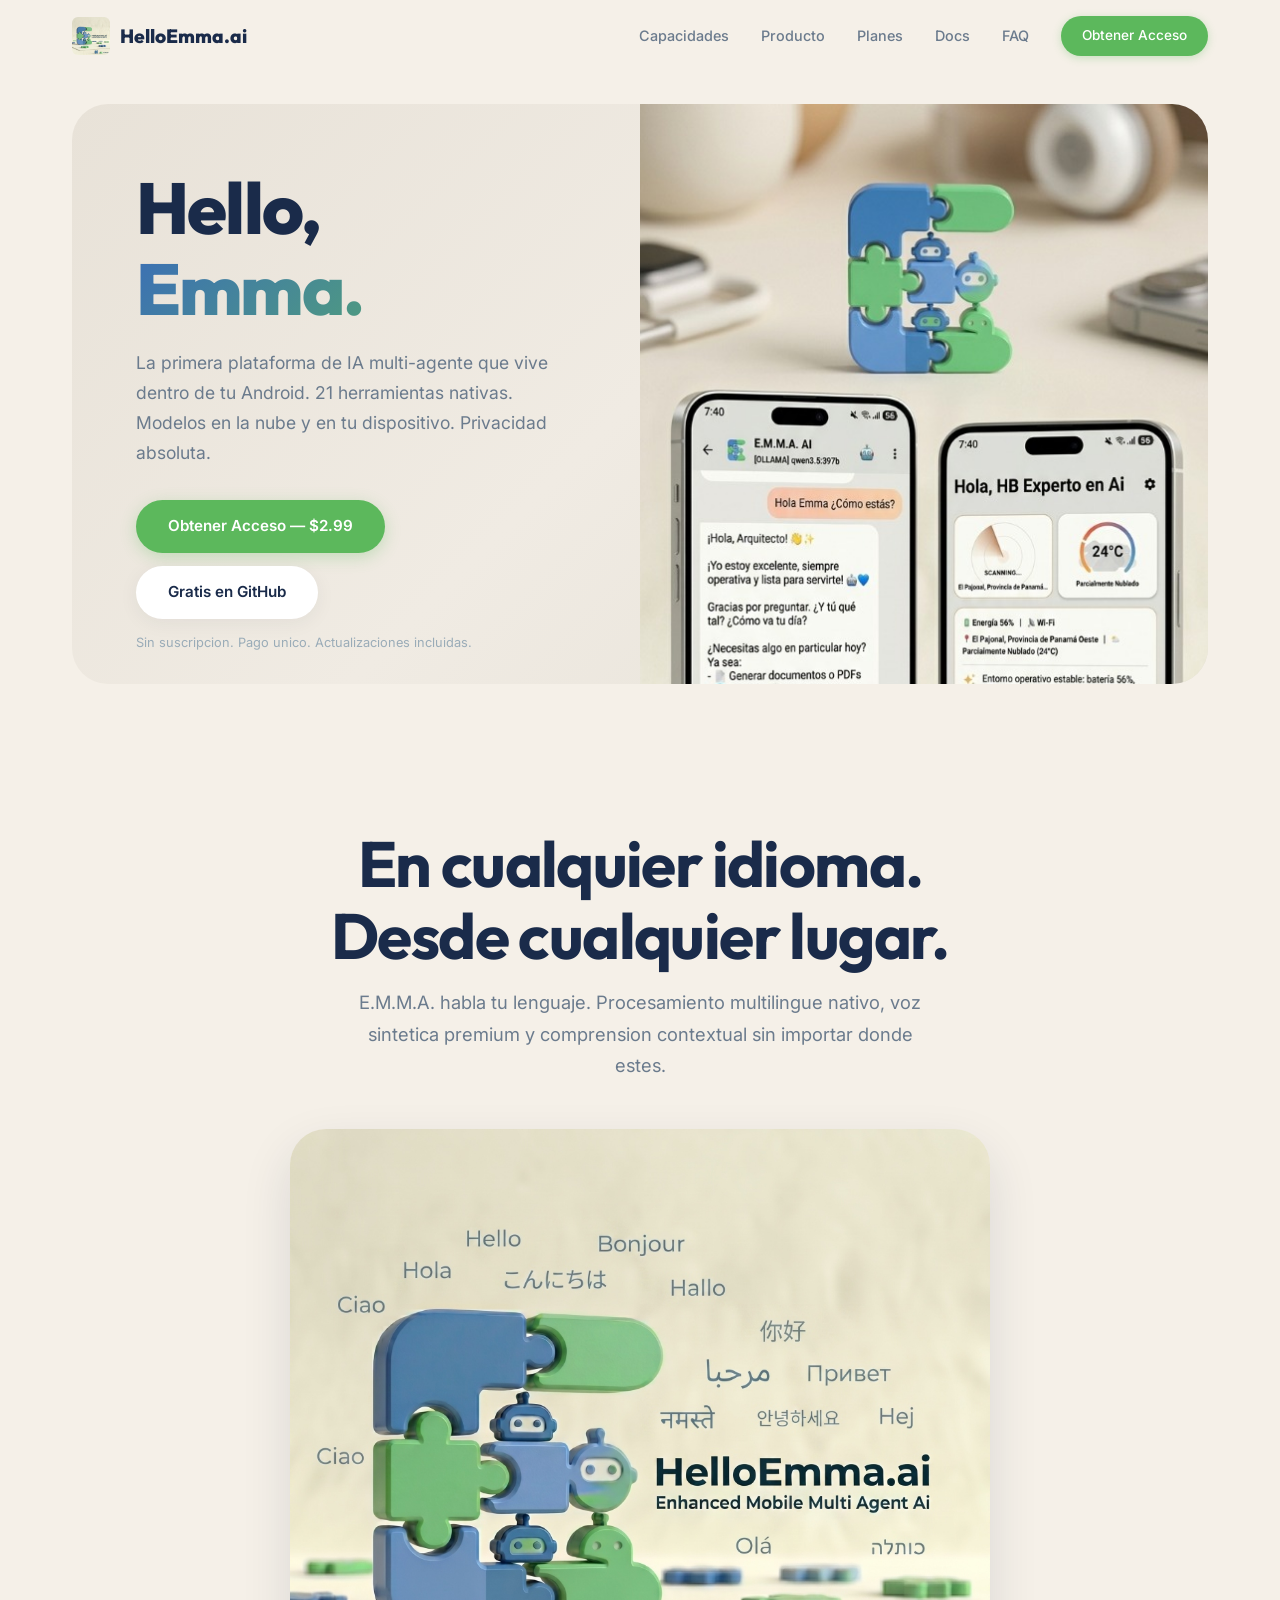
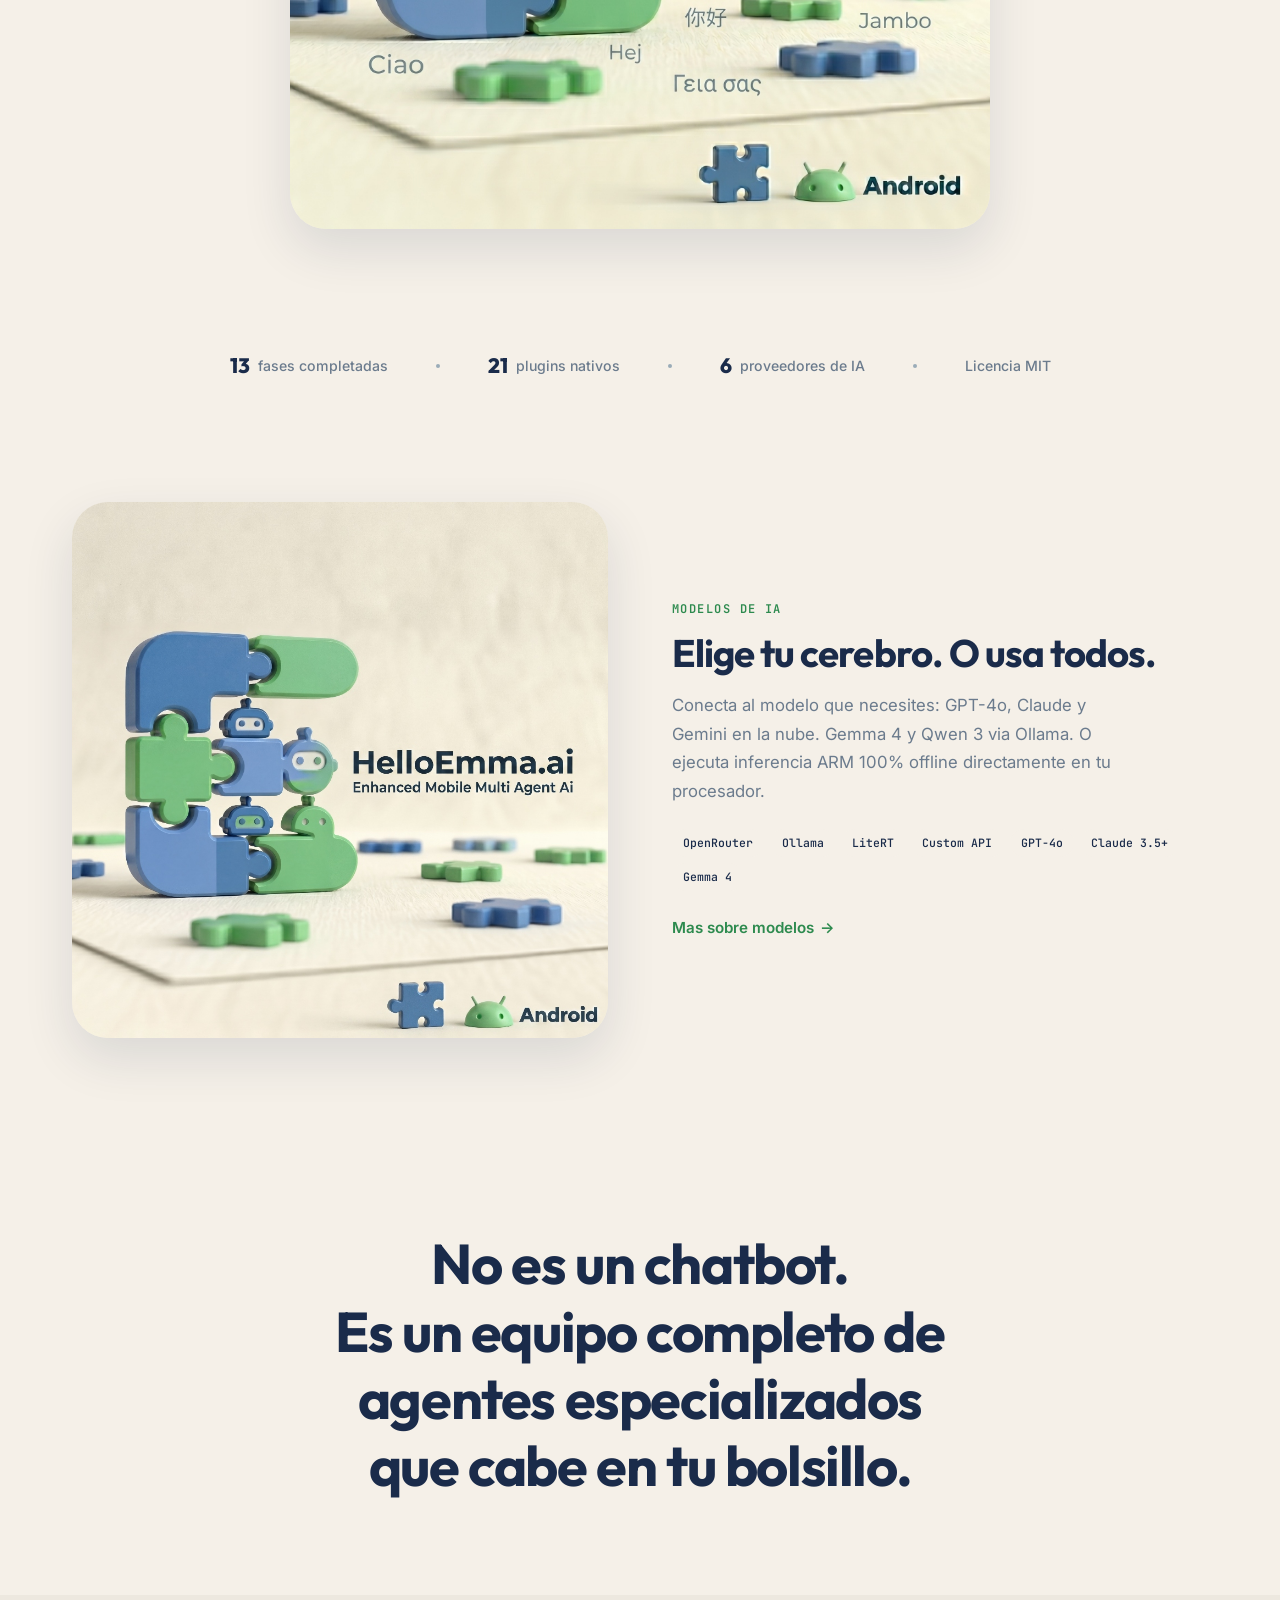
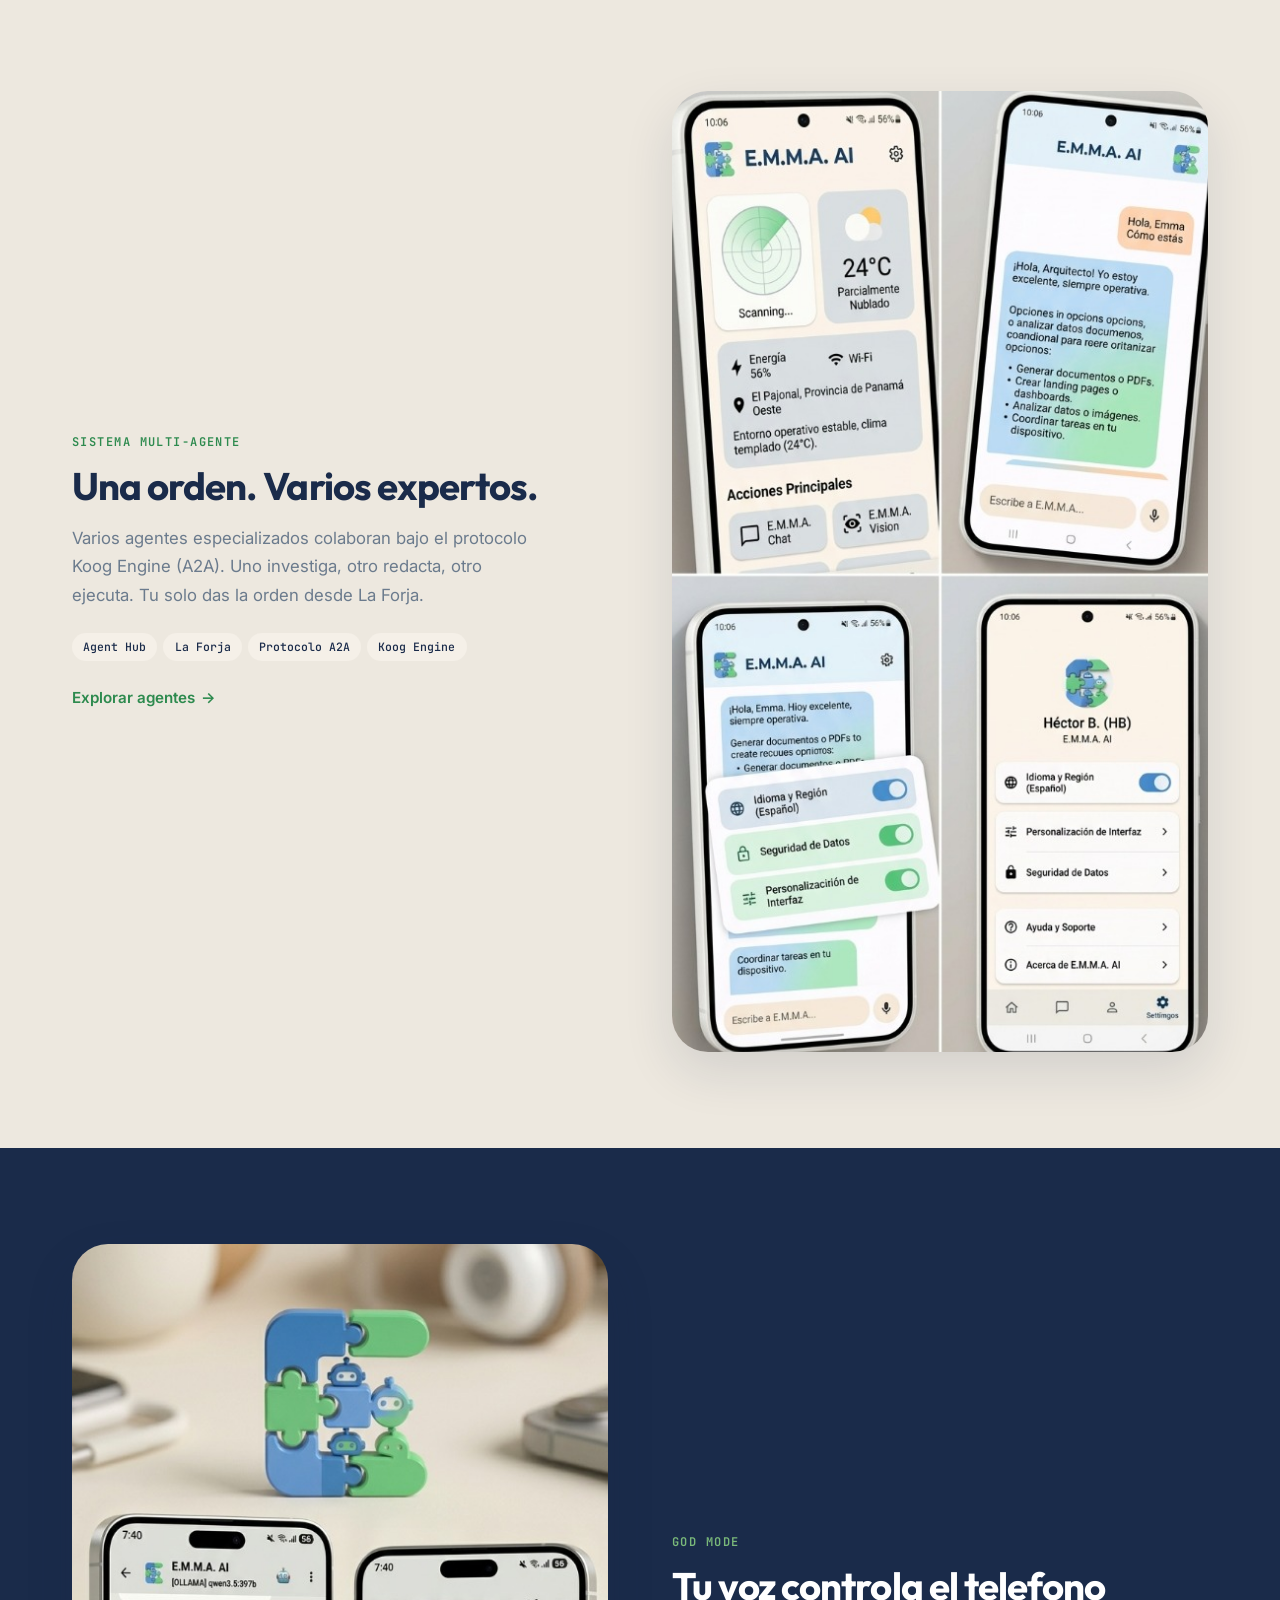
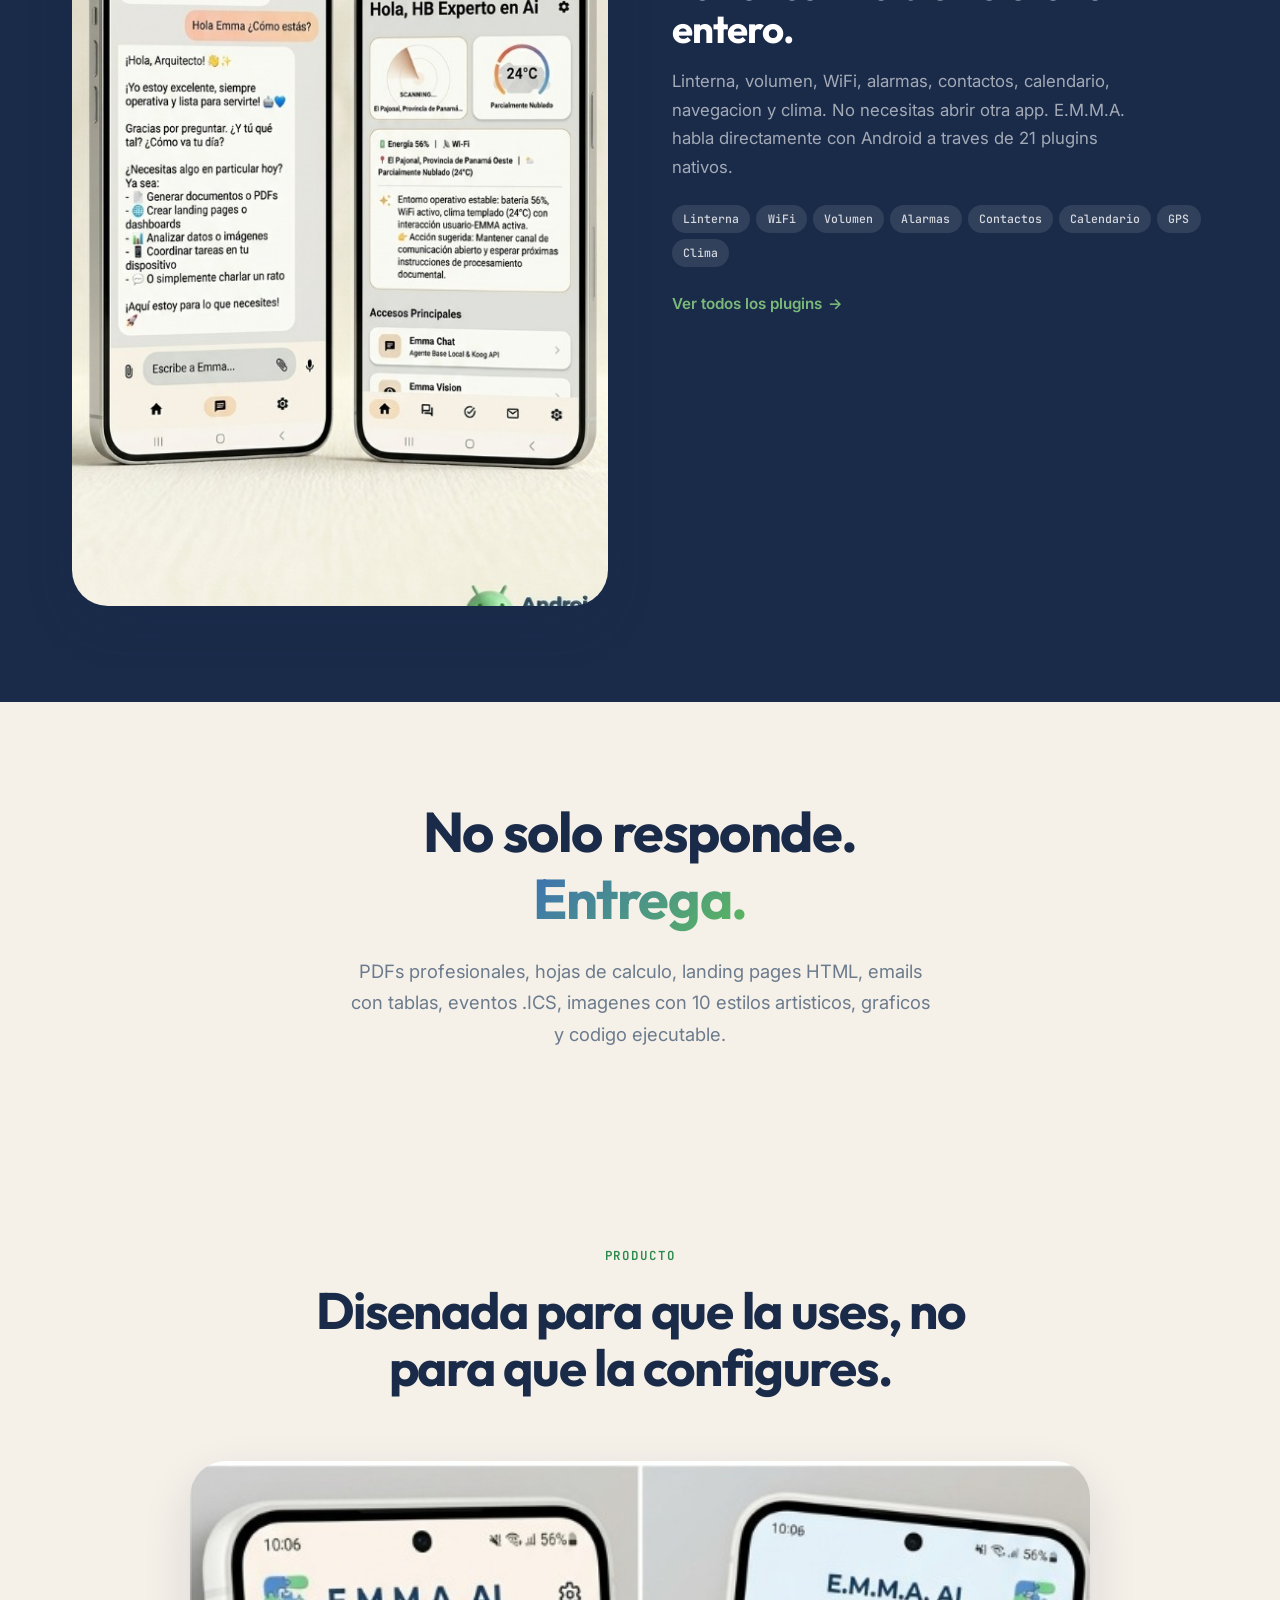
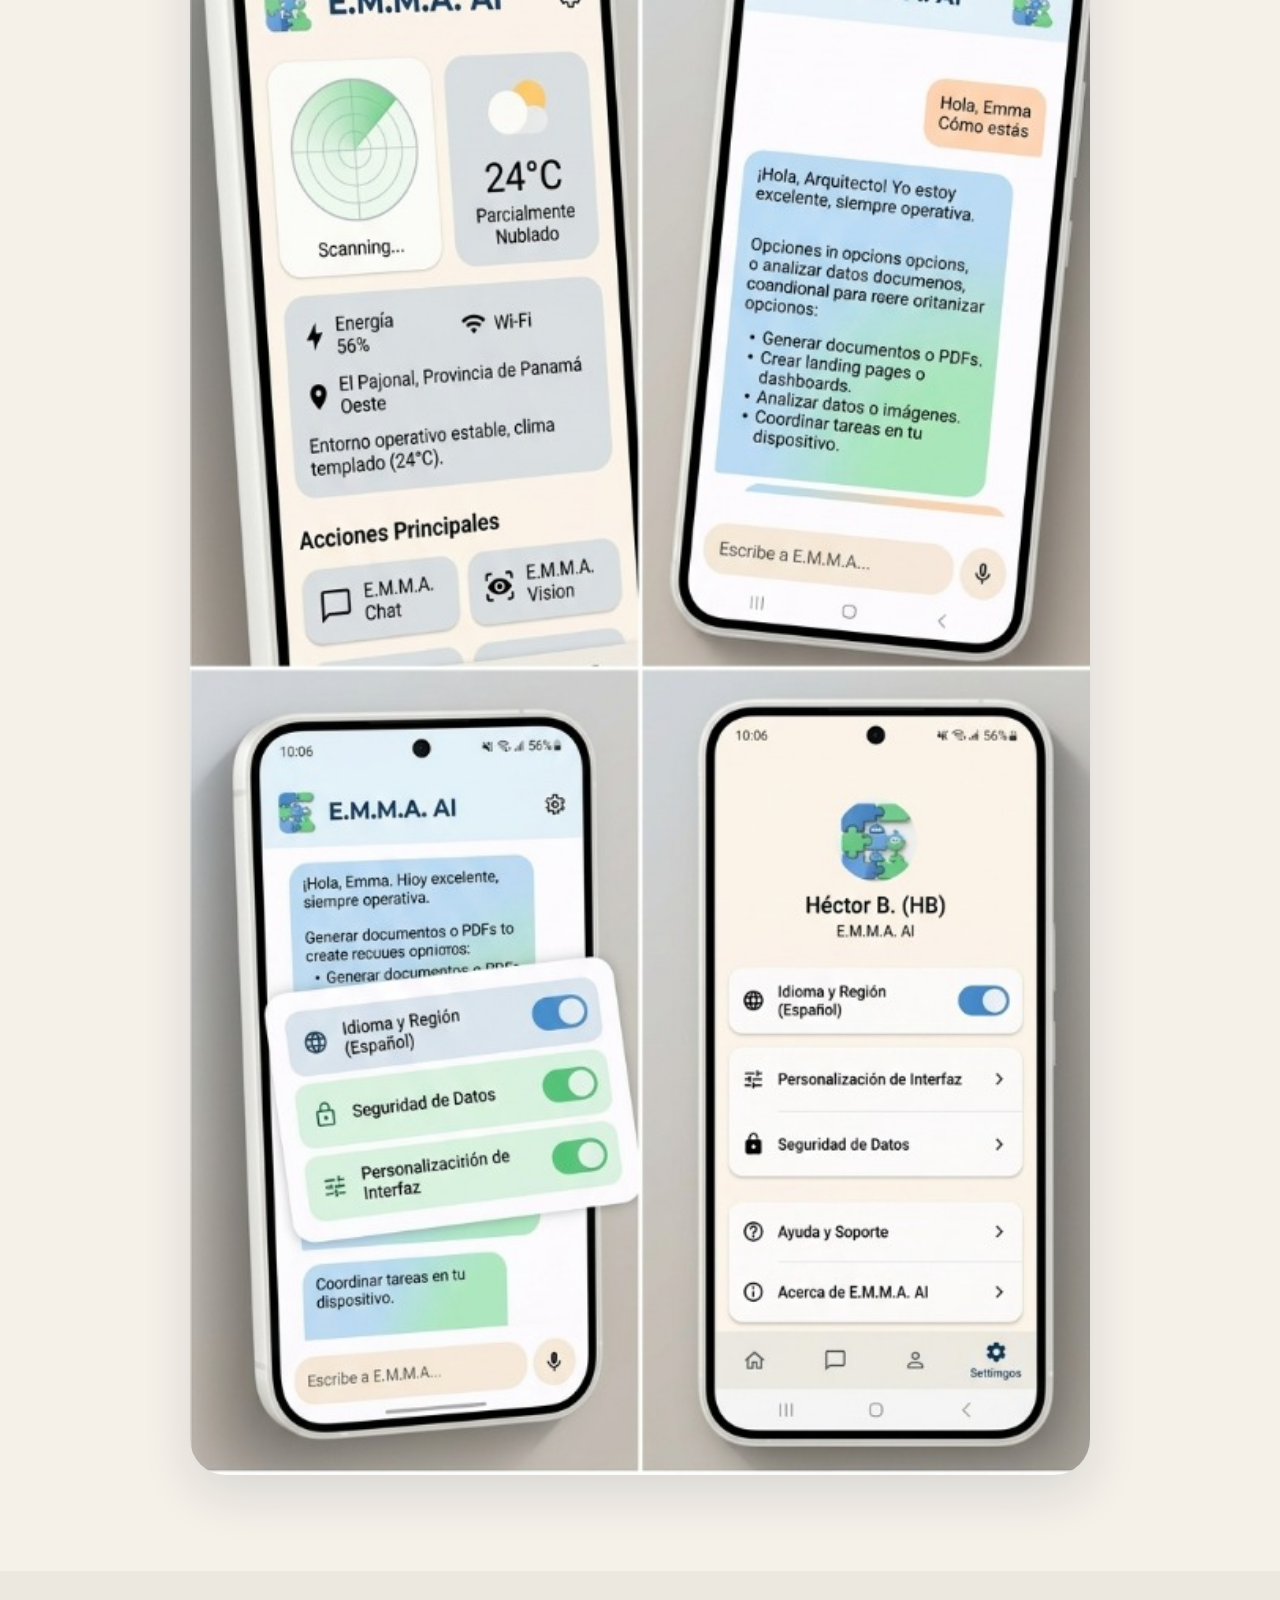
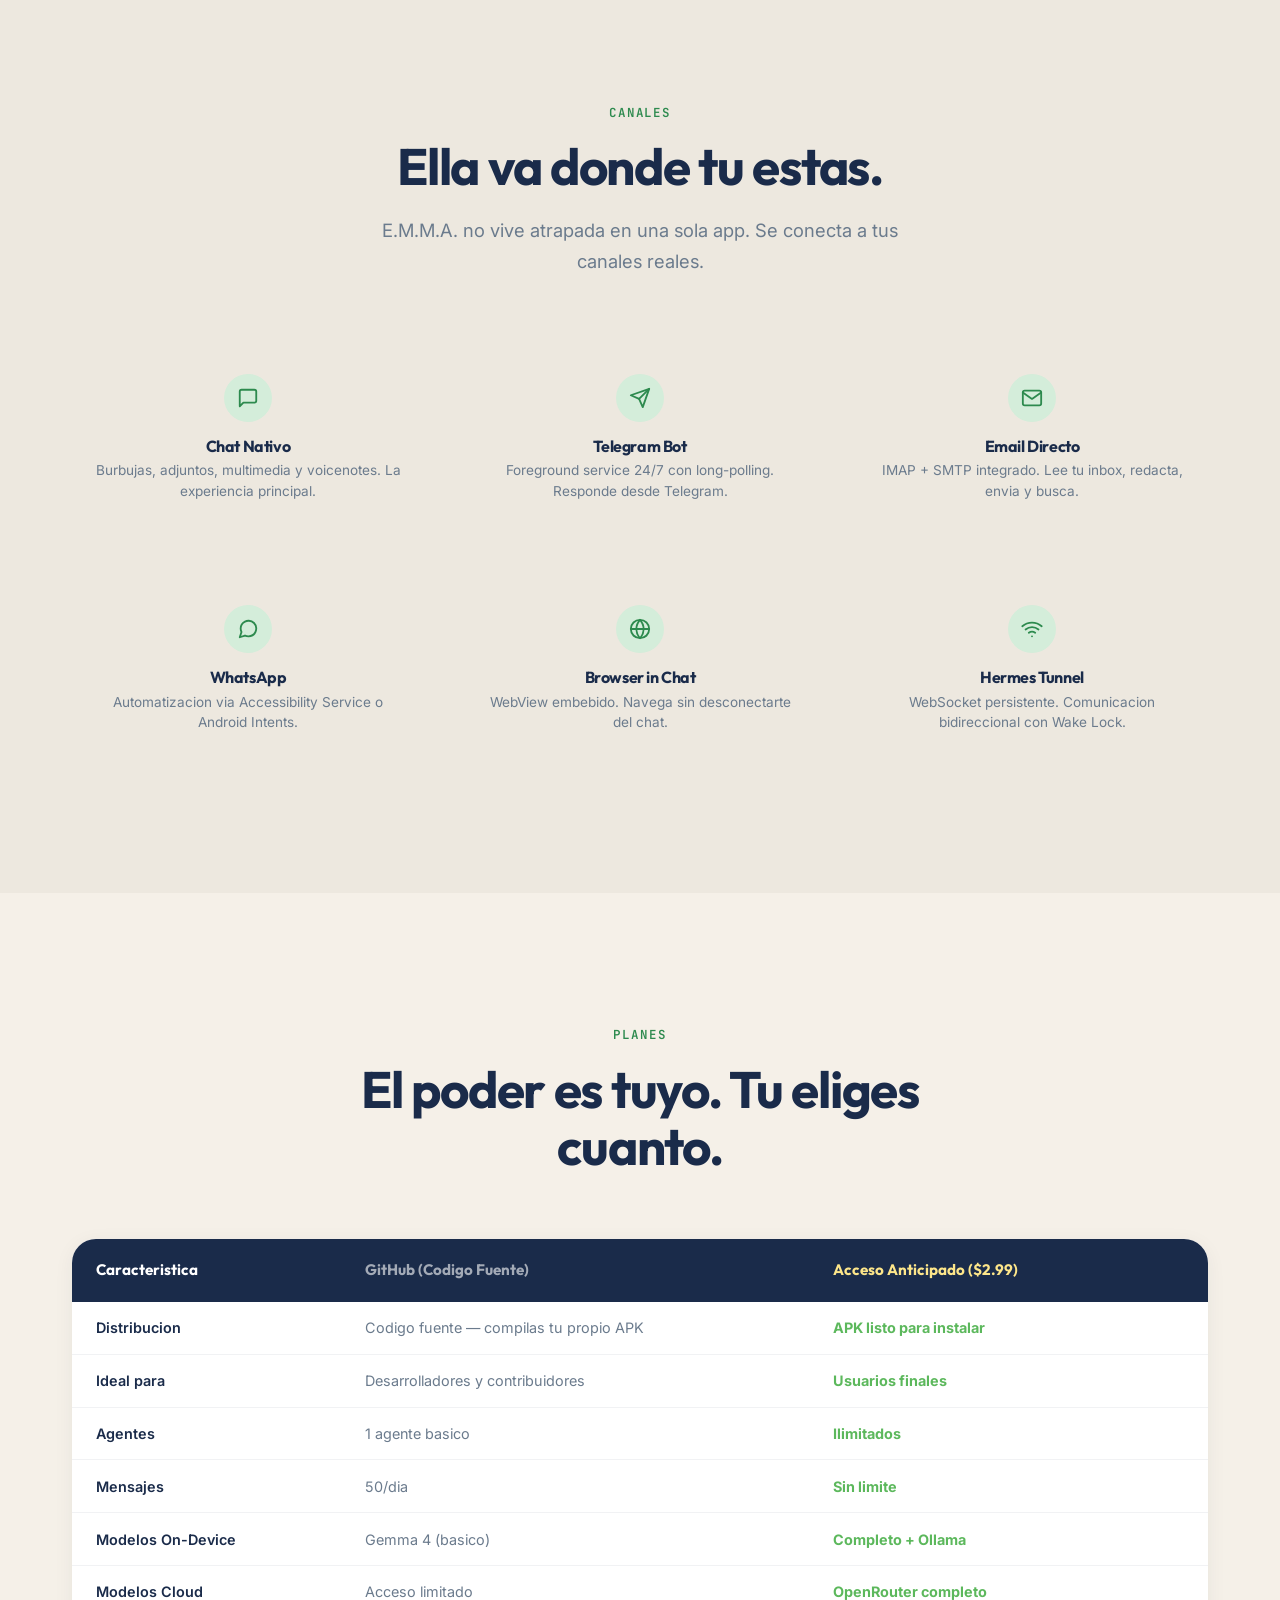
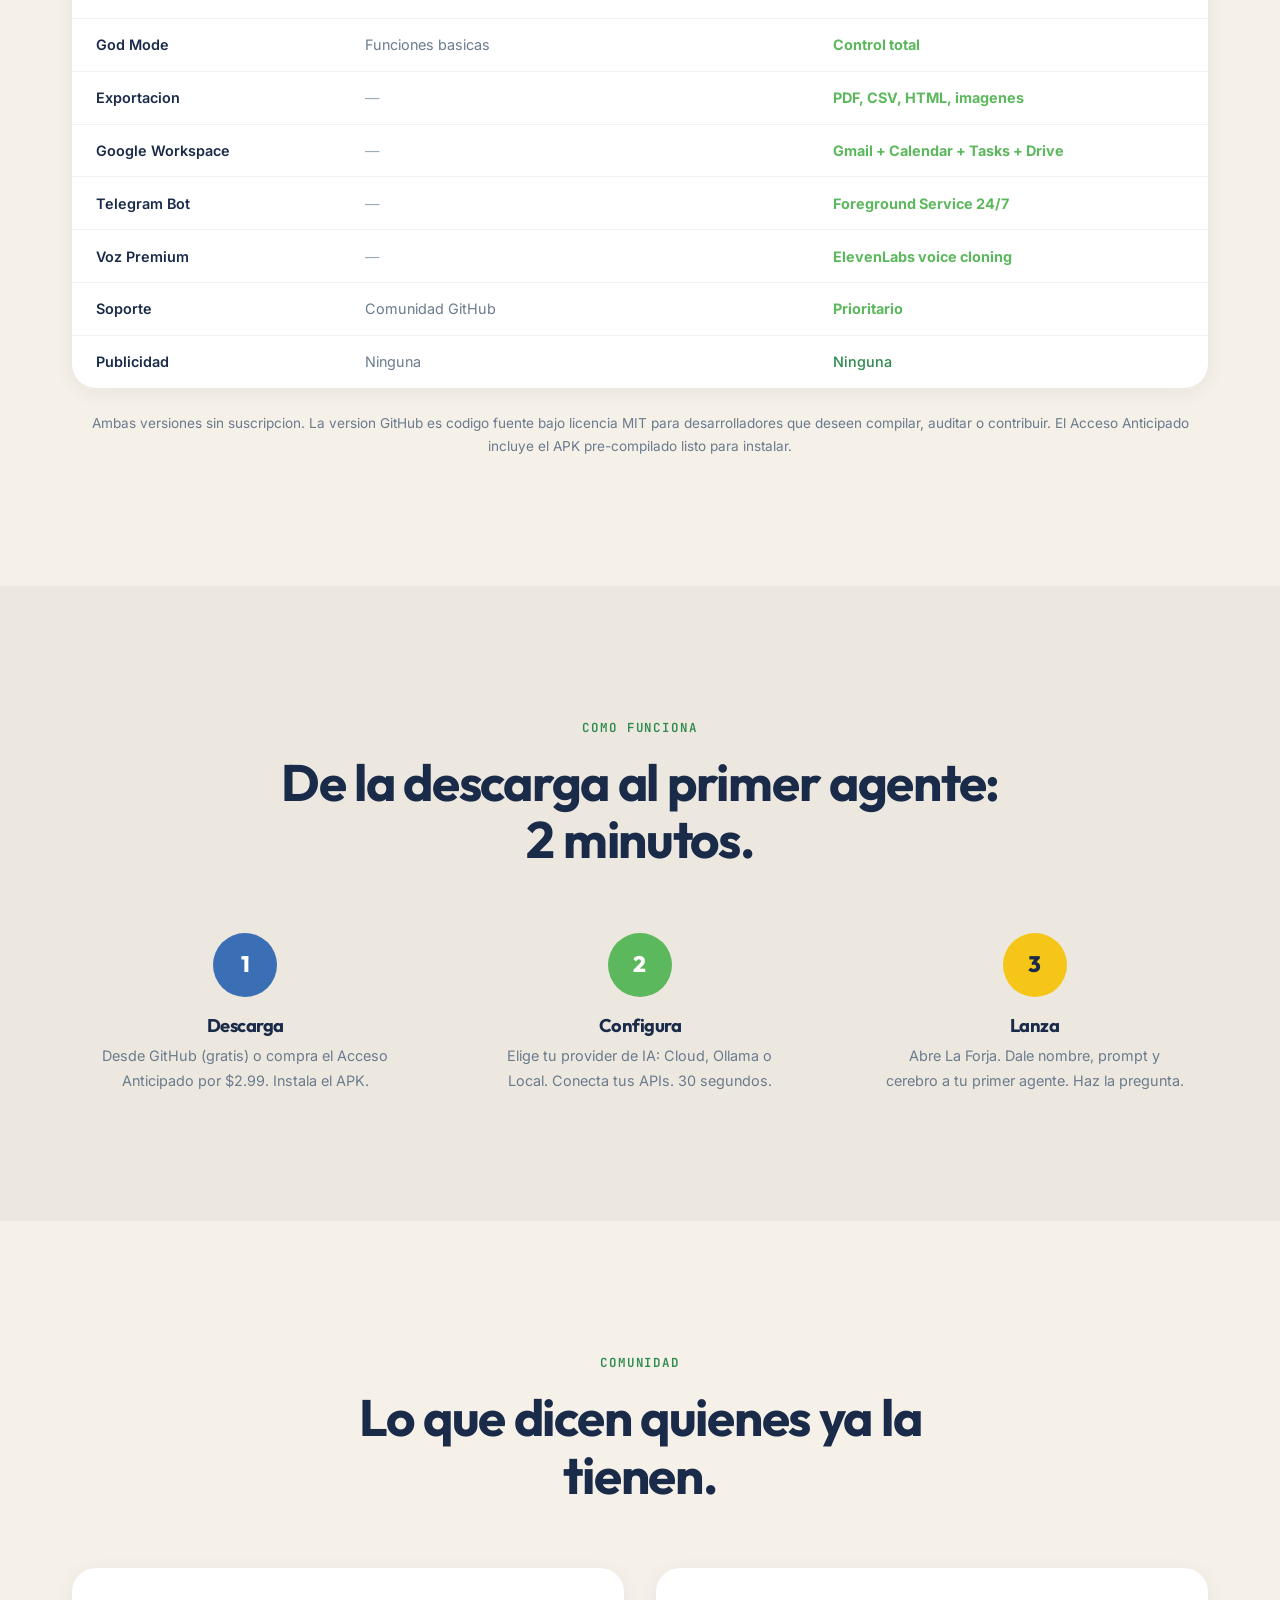
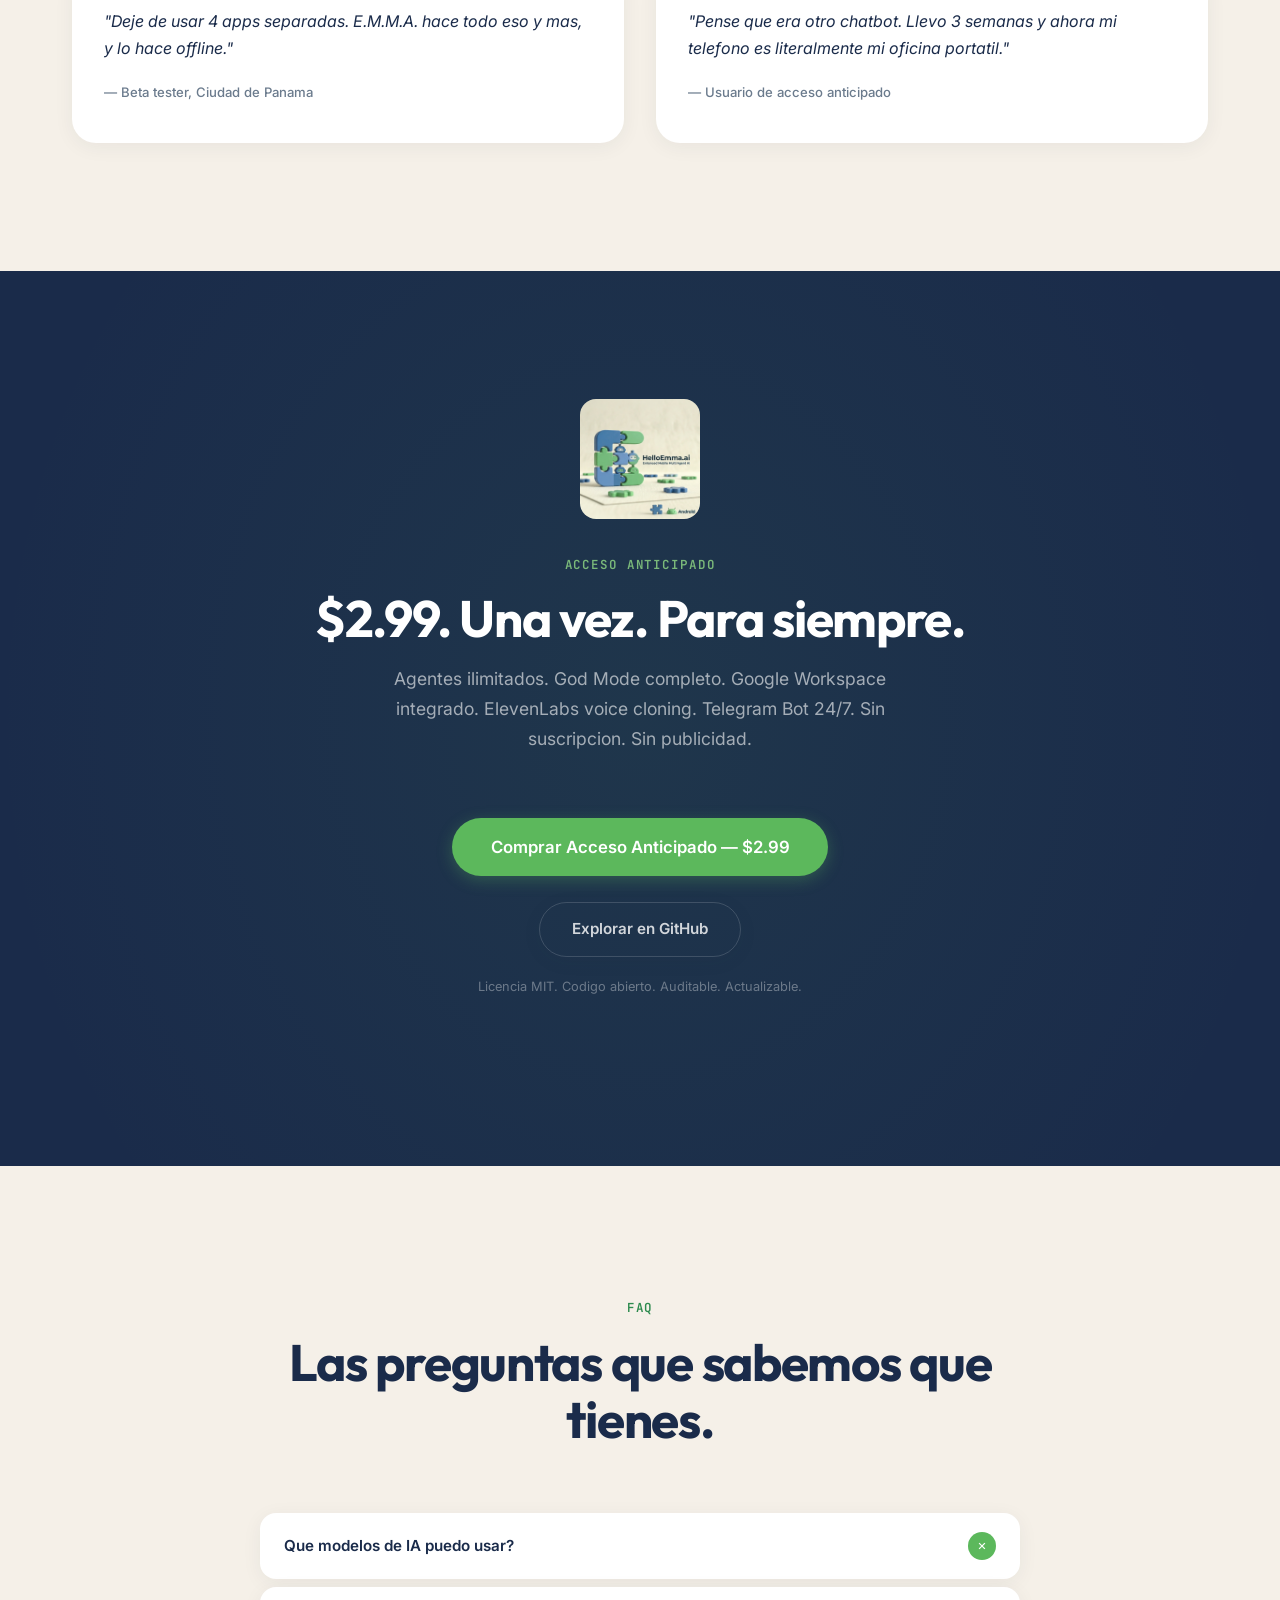
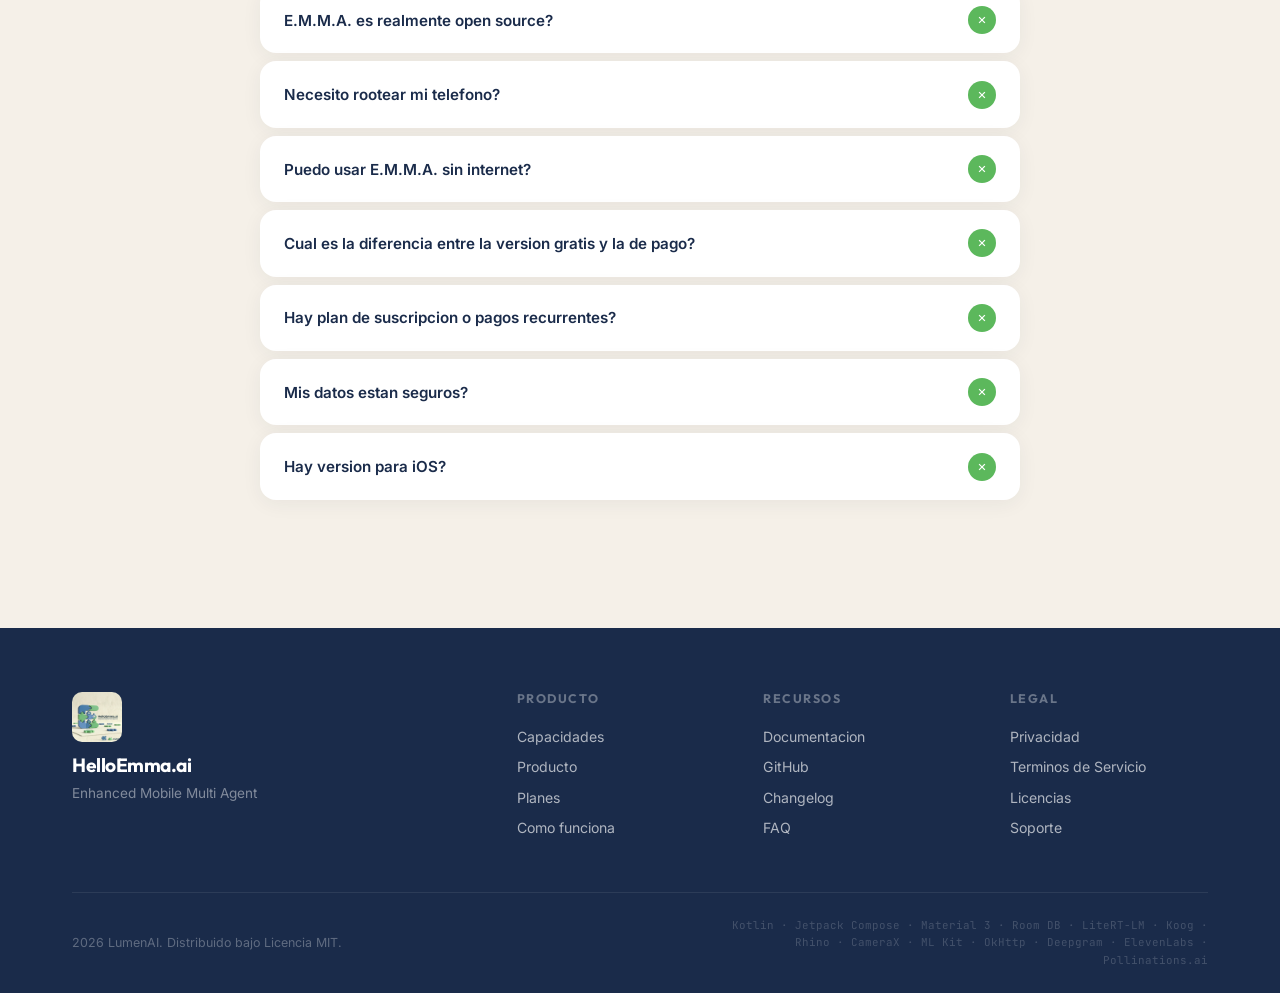
==== commit 8637ddce: "feat: add favicon, docs page, licenses page, clarify GitHub dev version, remove Bee Movil branding" ====
--- a/index.html
+++ b/index.html
@@ -6,6 +6,8 @@
   <title>HelloEmma.ai — Enhanced Mobile Multi Agent AI</title>
   <meta name="description" content="E.M.M.A. AI transforma tu Android en un centro de comando de IA multi-agente. 21 herramientas nativas, modelos cloud y on-device, privacidad total.">
   <meta name="theme-color" content="#F5F0E8">
+  <link rel="icon" type="image/png" href="assets/favicon.png">
+  <link rel="apple-touch-icon" href="assets/favicon.png">
   <link rel="preconnect" href="https://fonts.googleapis.com">
   <link rel="preconnect" href="https://fonts.gstatic.com" crossorigin>
   <link href="https://fonts.googleapis.com/css2?family=Inter:wght@400;500;600&family=JetBrains+Mono:wght@400;500;600&family=Outfit:wght@600;700;800&display=swap" rel="stylesheet">
@@ -24,6 +26,7 @@
         <a href="#features">Capacidades</a>
         <a href="#screenshots">Producto</a>
         <a href="#pricing">Planes</a>
+        <a href="docs.html">Docs</a>
         <a href="#faq">FAQ</a>
         <a href="#cta" class="nav-cta">Obtener Acceso</a>
       </div>
@@ -270,11 +273,13 @@
           <thead>
             <tr>
               <th>Caracteristica</th>
-              <th>GitHub (Gratis)</th>
+              <th>GitHub (Codigo Fuente)</th>
               <th>Acceso Anticipado ($2.99)</th>
             </tr>
           </thead>
           <tbody>
+            <tr><td>Distribucion</td><td>Codigo fuente — compilas tu propio APK</td><td><span class="check">APK listo para instalar</span></td></tr>
+            <tr><td>Ideal para</td><td>Desarrolladores y contribuidores</td><td><span class="check">Usuarios finales</span></td></tr>
             <tr><td>Agentes</td><td>1 agente basico</td><td><span class="check">Ilimitados</span></td></tr>
             <tr><td>Mensajes</td><td>50/dia</td><td><span class="check">Sin limite</span></td></tr>
             <tr><td>Modelos On-Device</td><td>Gemma 4 (basico)</td><td><span class="check">Completo + Ollama</span></td></tr>
@@ -290,7 +295,7 @@
         </table>
       </div>
       <p style="text-align:center; margin-top:1.5rem; font-size:0.85rem; color:var(--muted);">
-        Ambas versiones sin suscripcion. La version de pago es un desbloqueo permanente.
+        Ambas versiones sin suscripcion. La version GitHub es codigo fuente bajo licencia MIT para desarrolladores que deseen compilar, auditar o contribuir. El Acceso Anticipado incluye el APK pre-compilado listo para instalar.
       </p>
     </div>
   </section>
@@ -416,7 +421,6 @@
           </div>
           <h3>HelloEmma.ai</h3>
           <p>Enhanced Mobile Multi Agent</p>
-          <p style="margin-top:0.5rem;">Un producto de Bee Smart AI / LumenAI</p>
         </div>
         <div class="footer-col">
           <h4>Producto</h4>
@@ -427,7 +431,7 @@
         </div>
         <div class="footer-col">
           <h4>Recursos</h4>
-          <a href="#">Documentacion</a>
+          <a href="docs.html">Documentacion</a>
           <a href="#">GitHub</a>
           <a href="#">Changelog</a>
           <a href="#faq">FAQ</a>
@@ -436,12 +440,12 @@
           <h4>Legal</h4>
           <a href="#">Privacidad</a>
           <a href="#">Terminos de Servicio</a>
-          <a href="#">Licencias</a>
+          <a href="licenses.html">Licencias</a>
           <a href="#">Soporte</a>
         </div>
       </div>
       <div class="footer-bottom">
-        <p>2026 Bee Smart AI / LumenAI. Distribuido bajo Licencia MIT.</p>
+        <p>2026 LumenAI. Distribuido bajo Licencia MIT.</p>
         <div class="footer-tech">Kotlin · Jetpack Compose · Material 3 · Room DB · LiteRT-LM · Koog · Rhino · CameraX · ML Kit · OkHttp · Deepgram · ElevenLabs · Pollinations.ai</div>
       </div>
     </div>
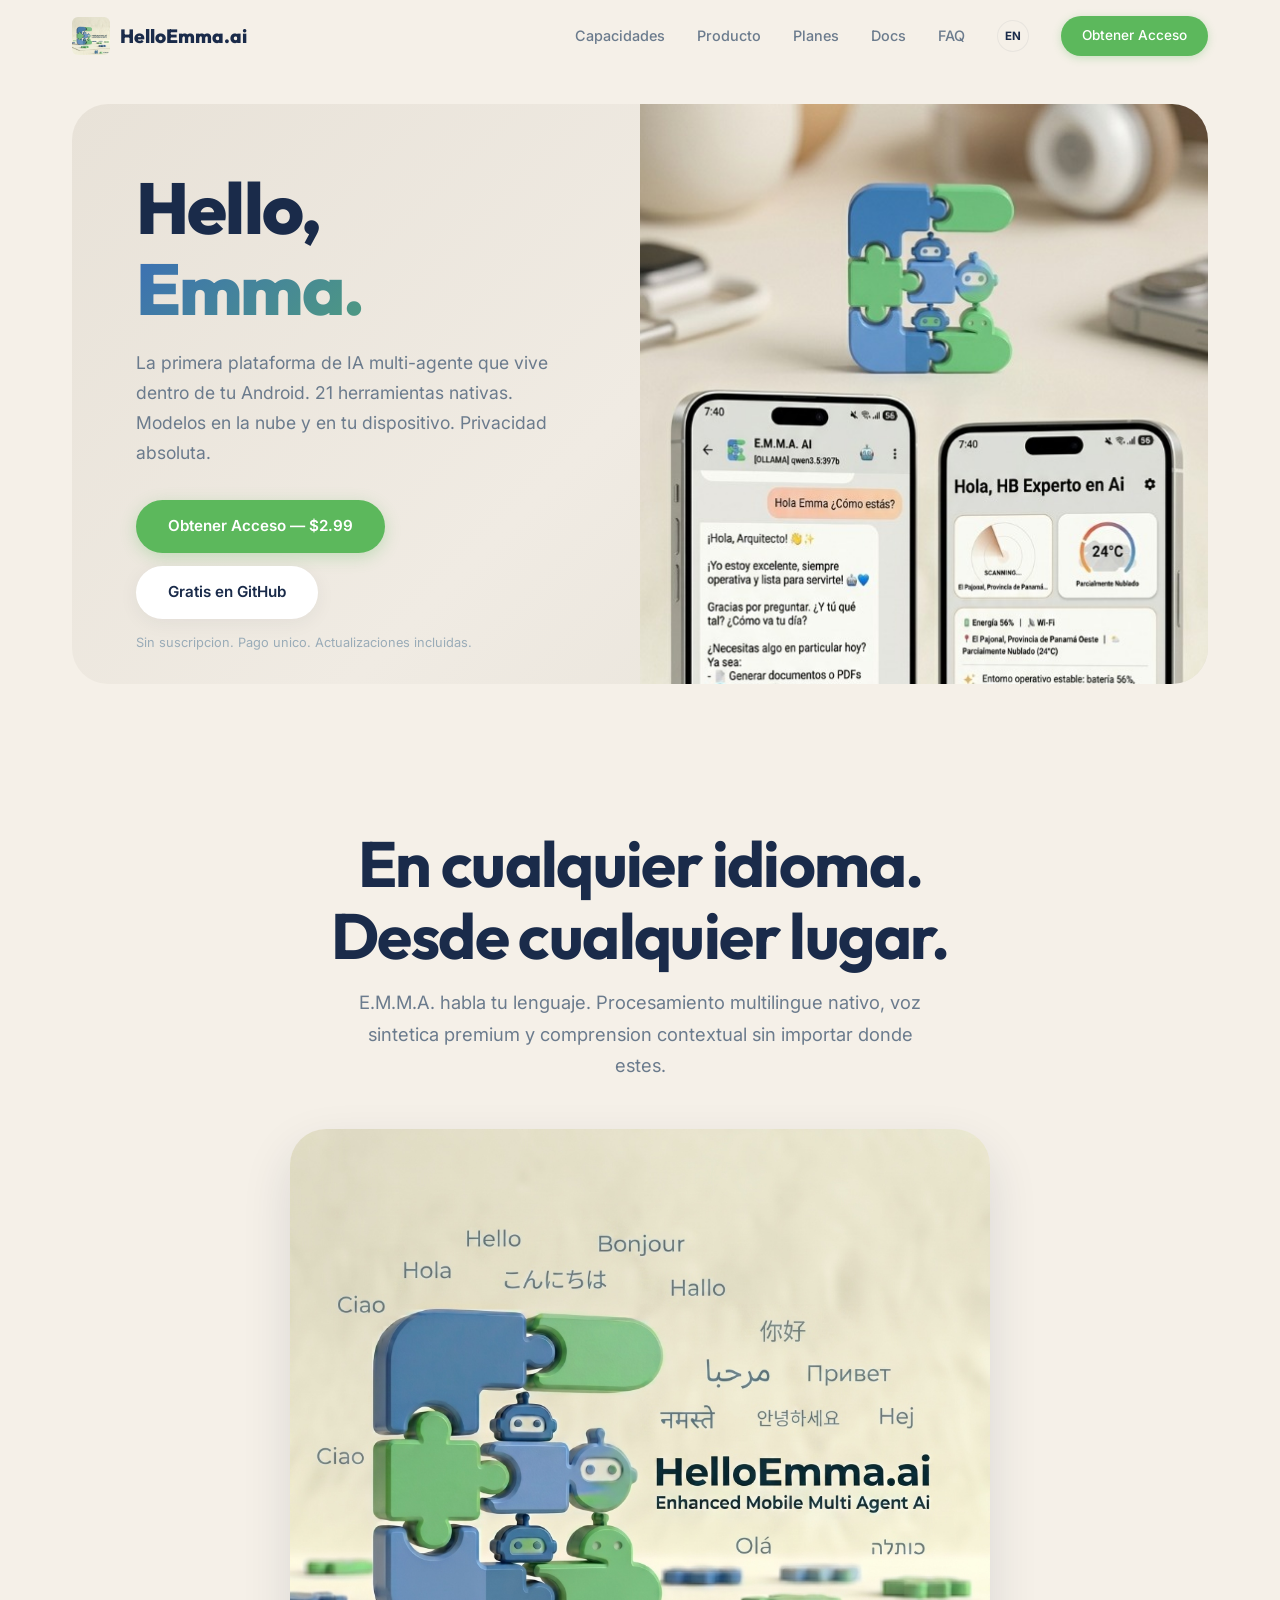
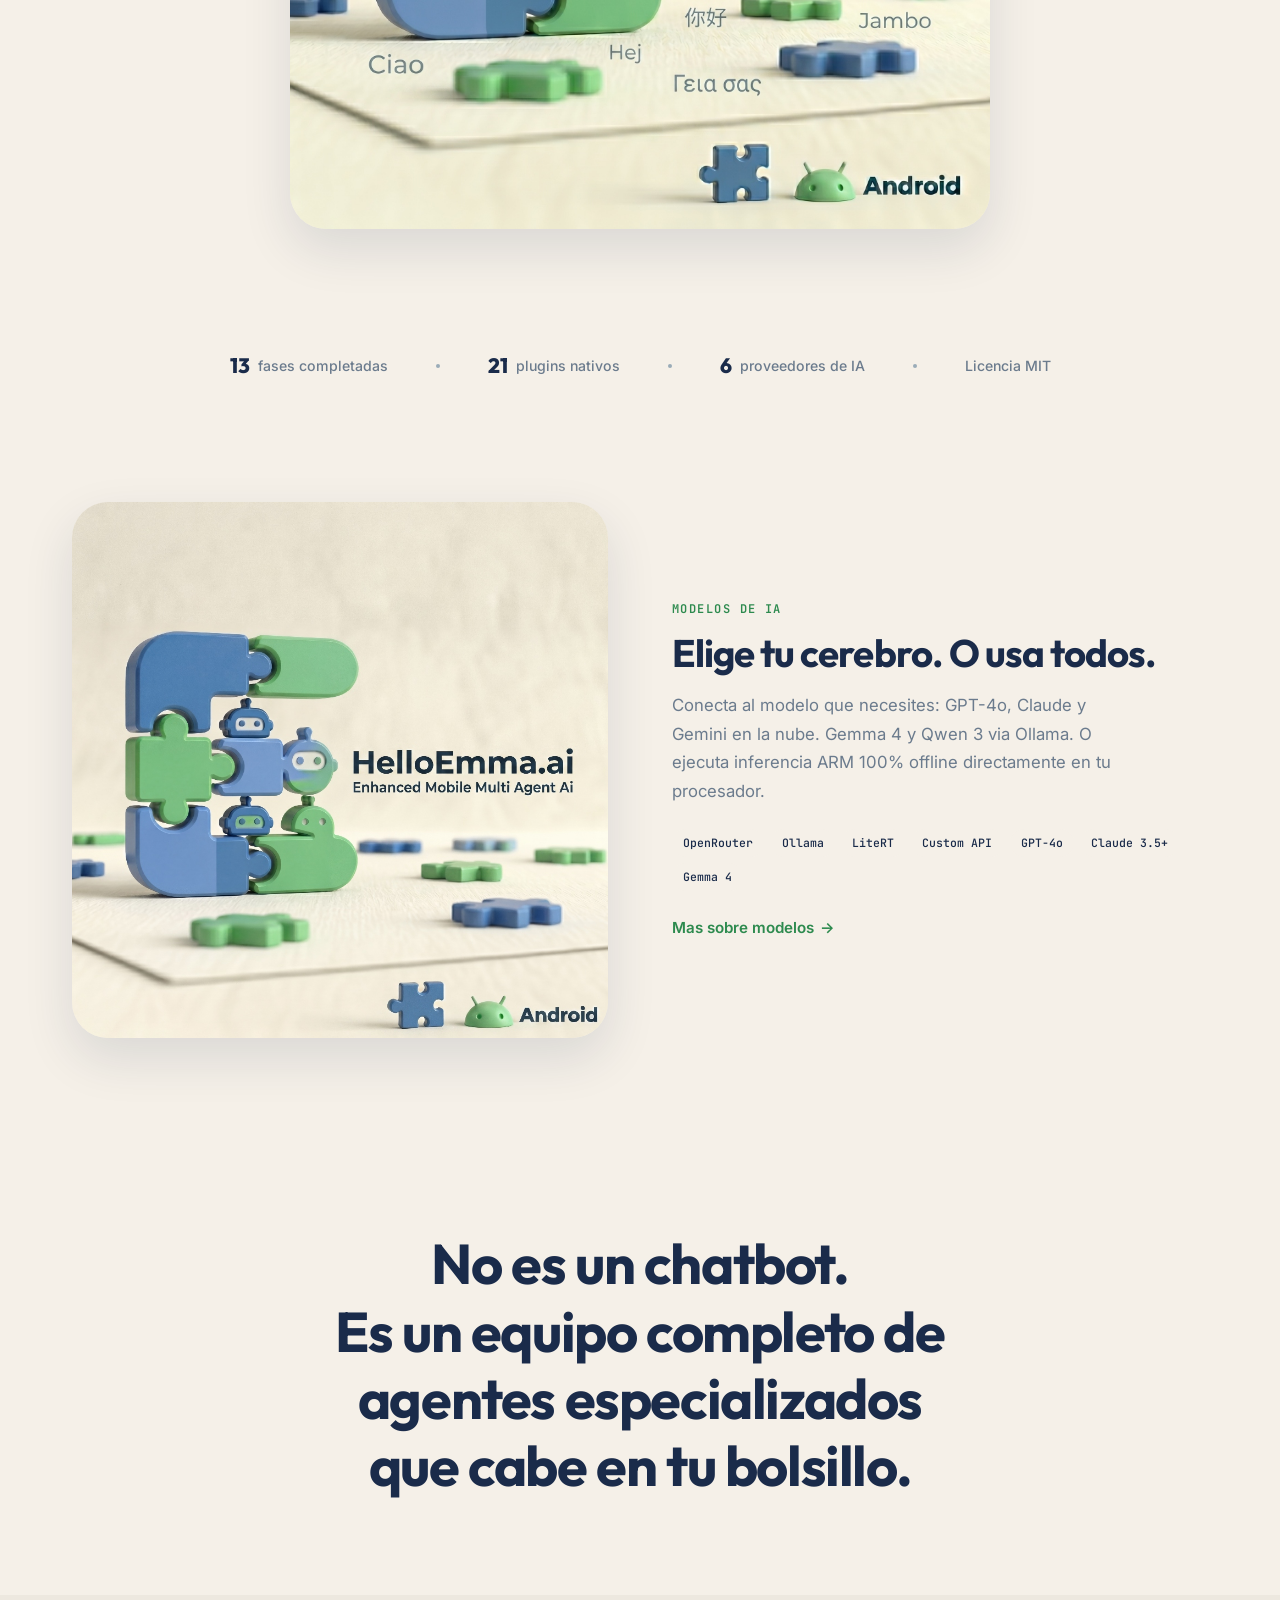
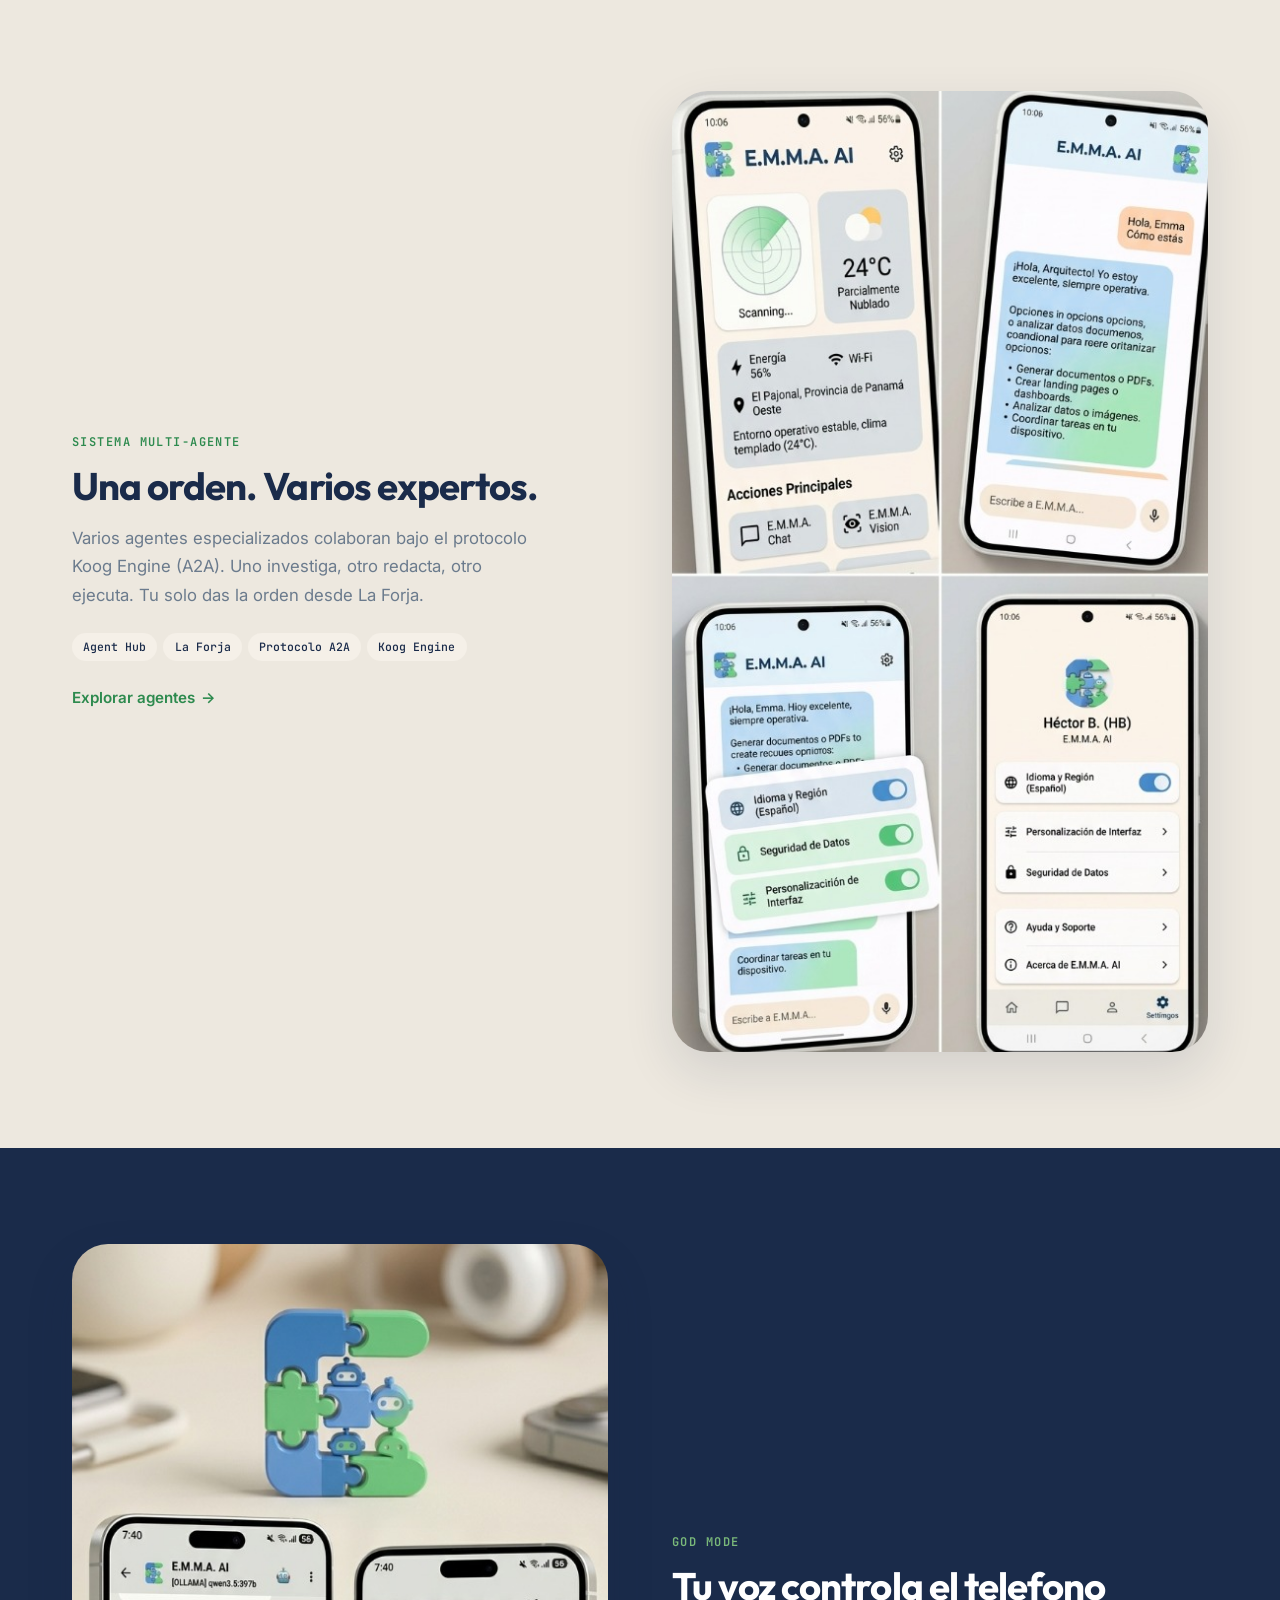
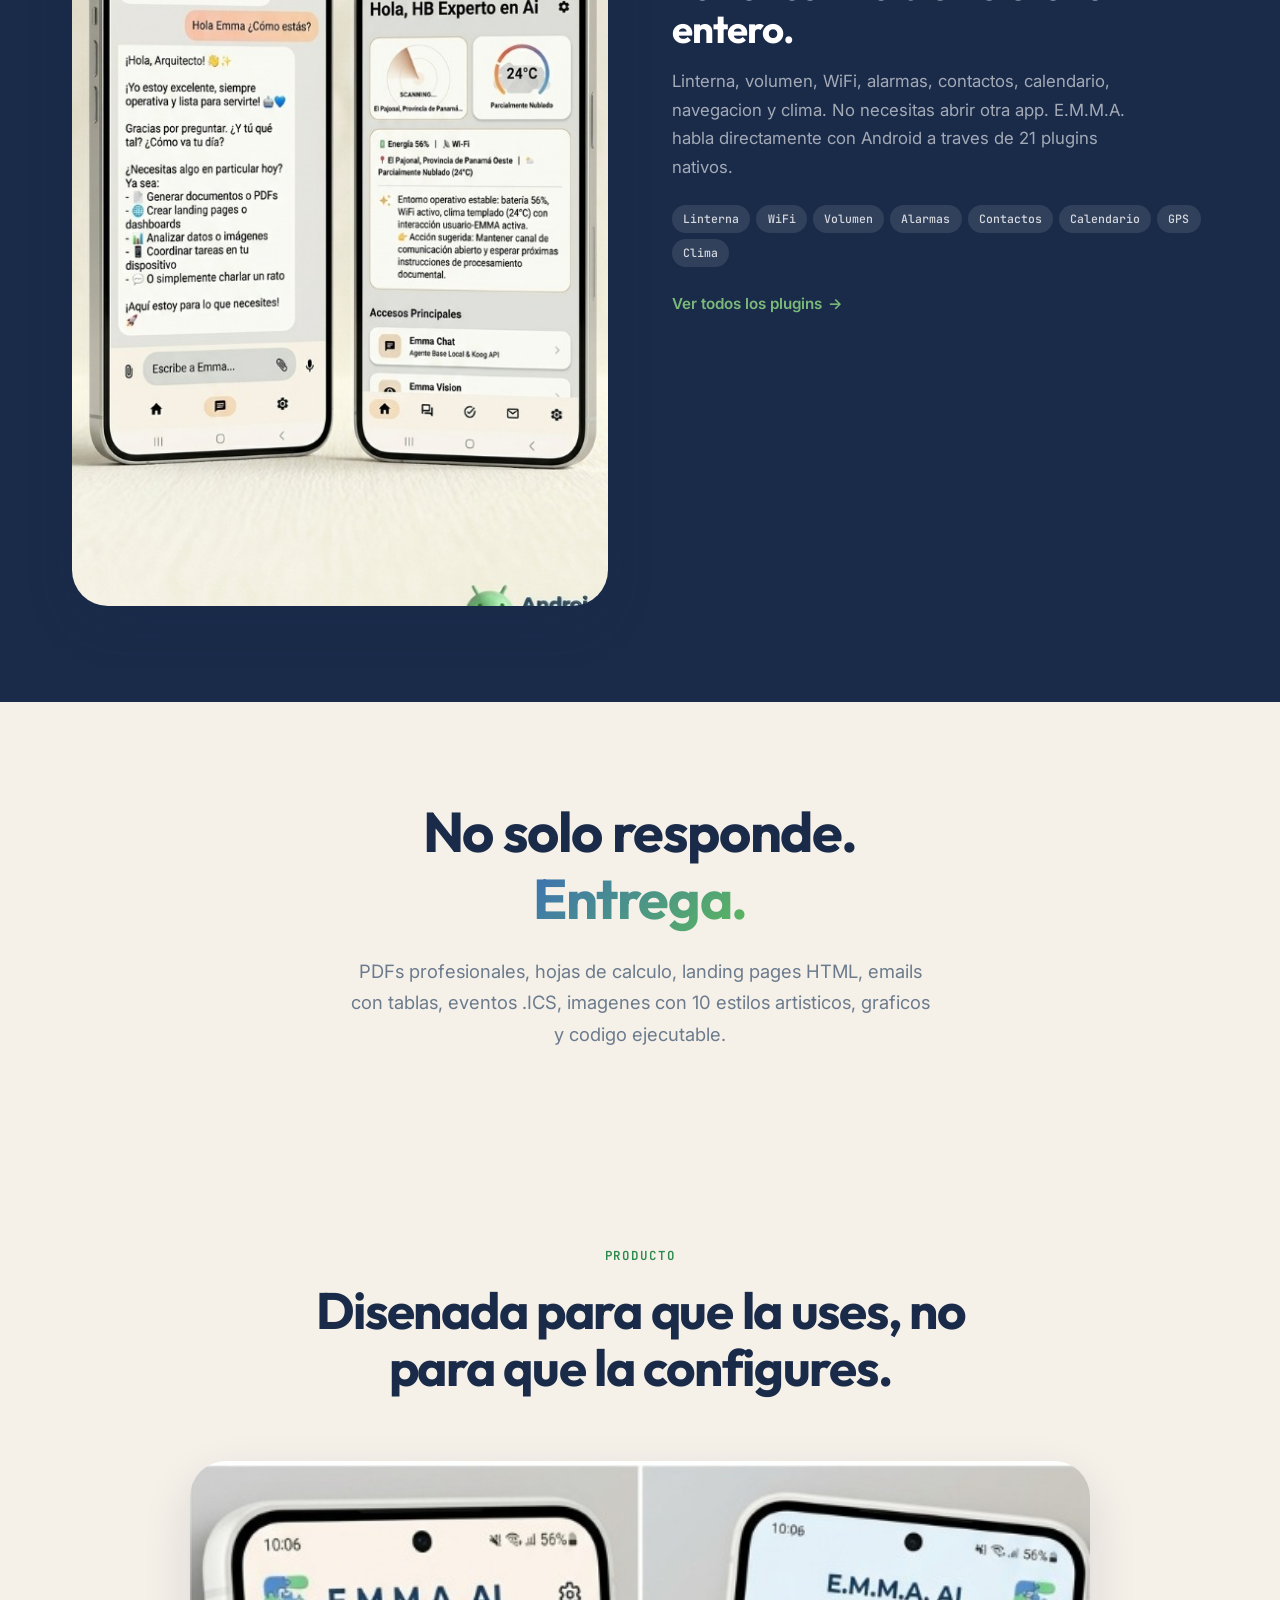
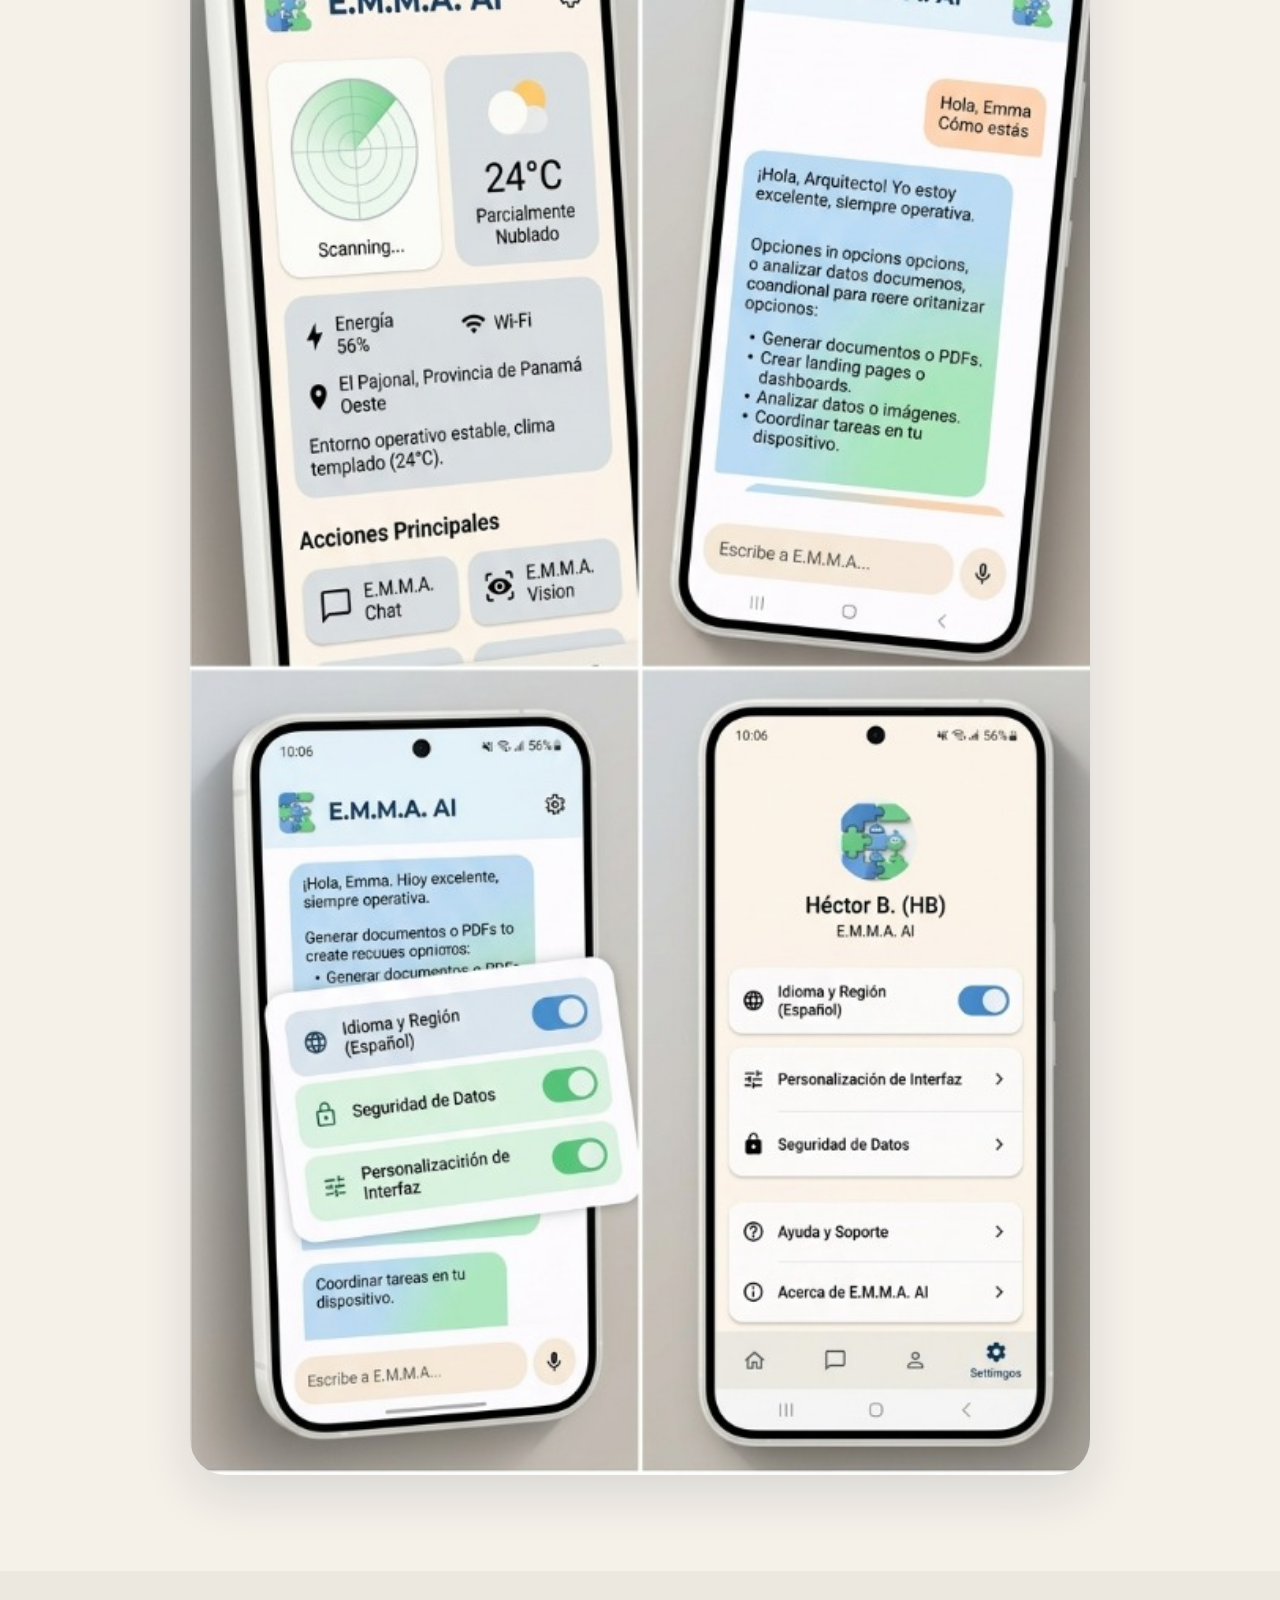
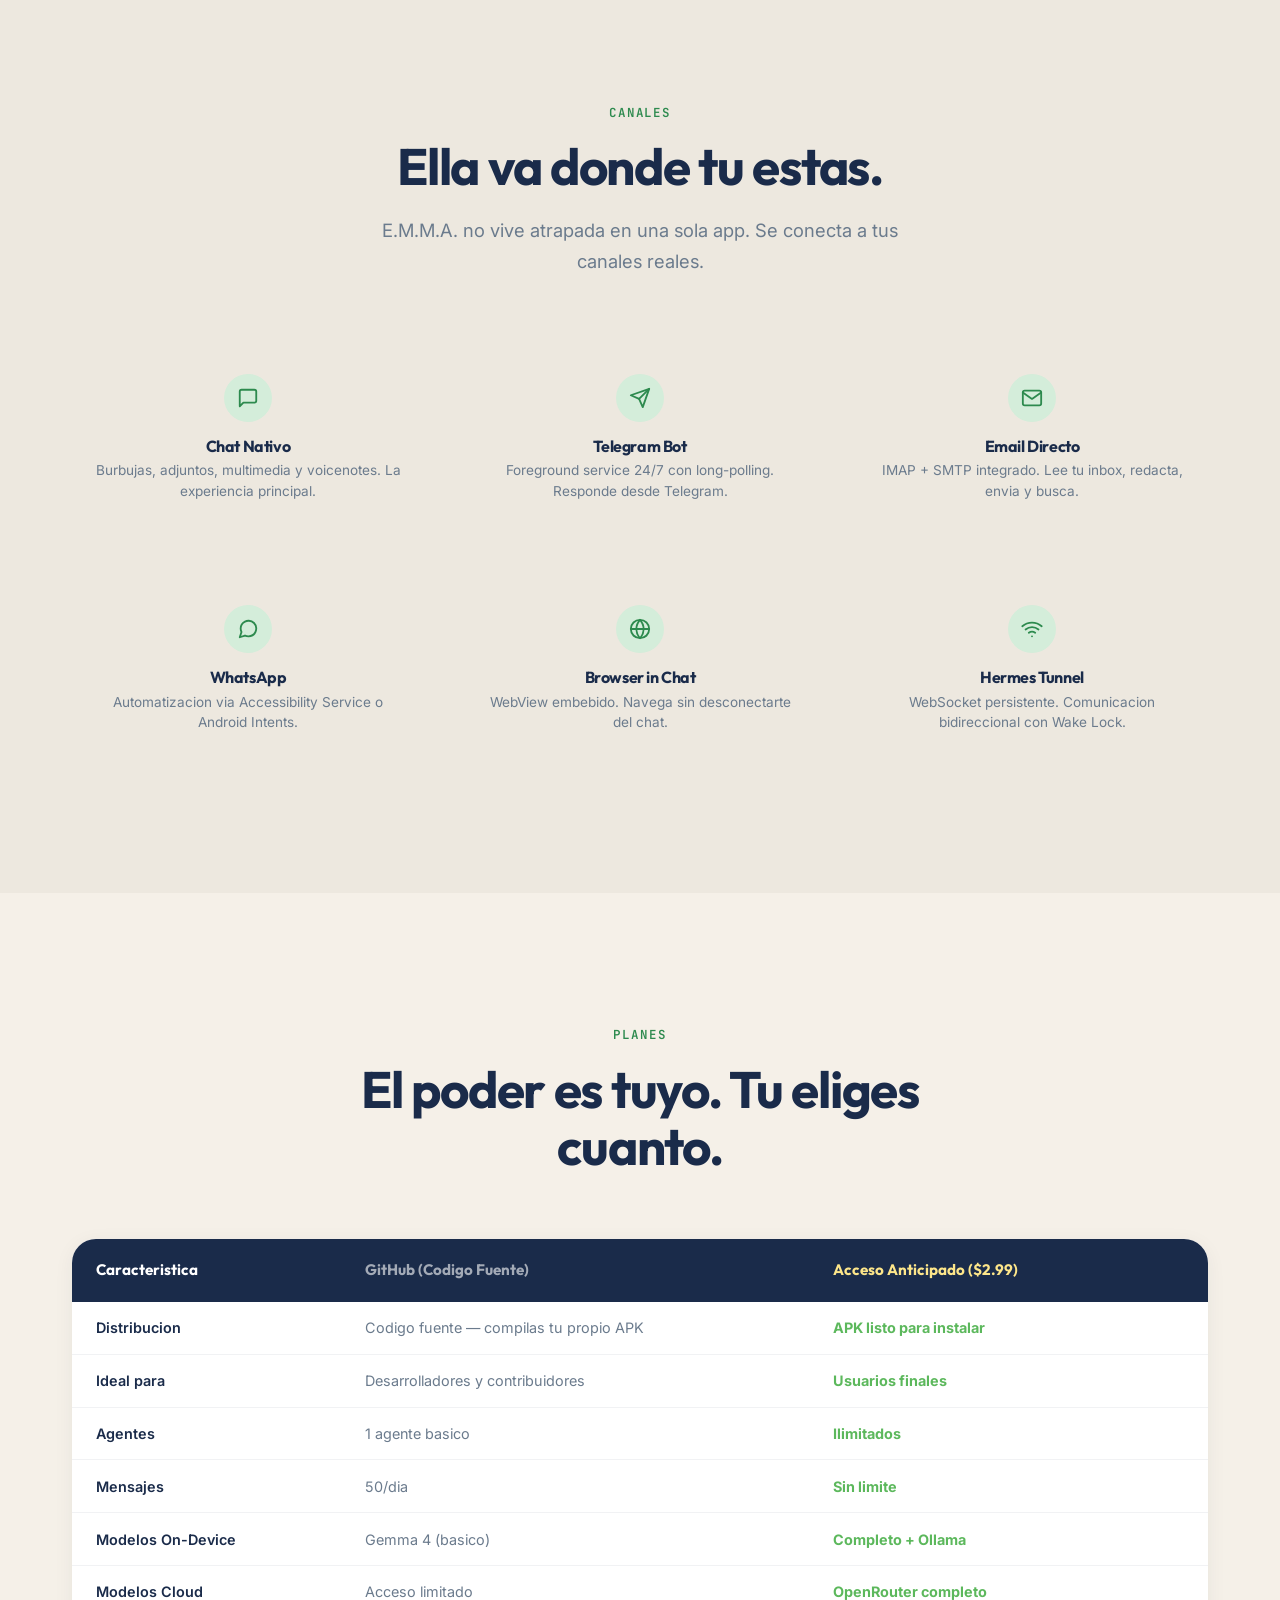
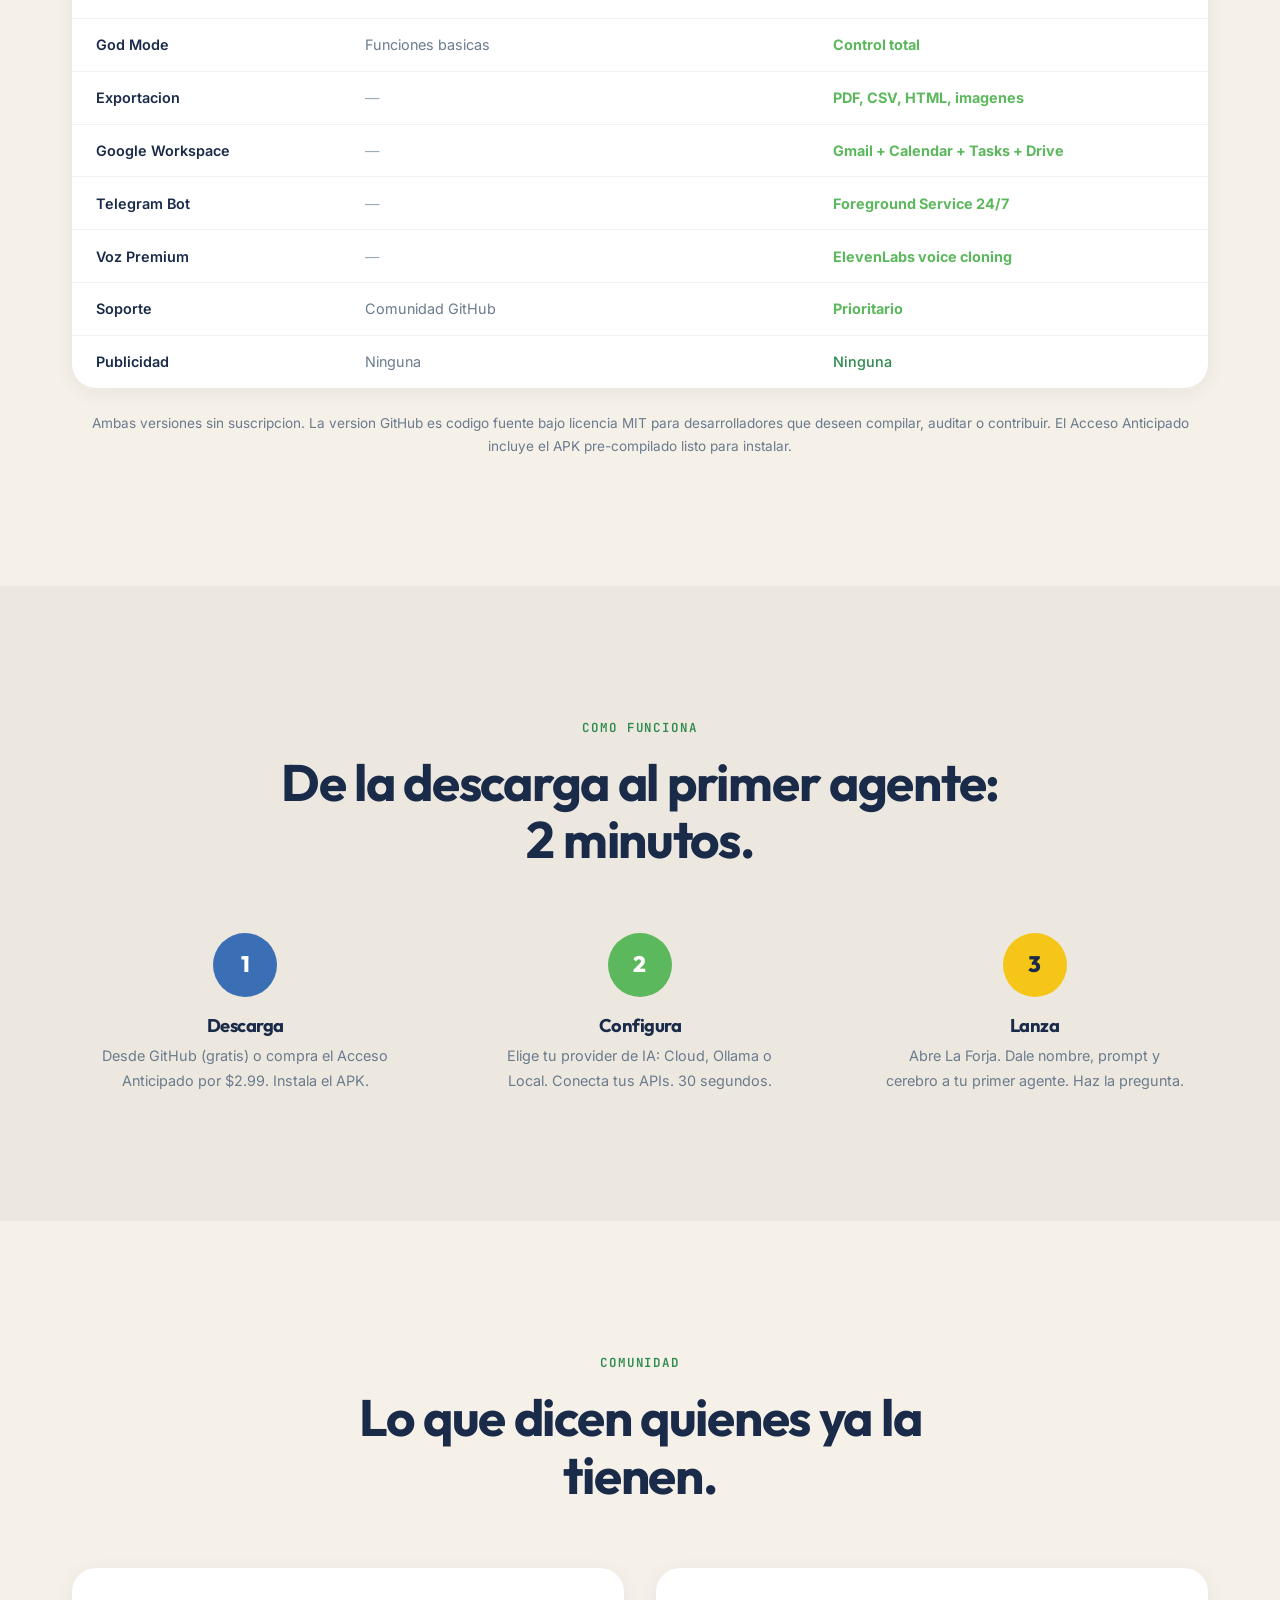
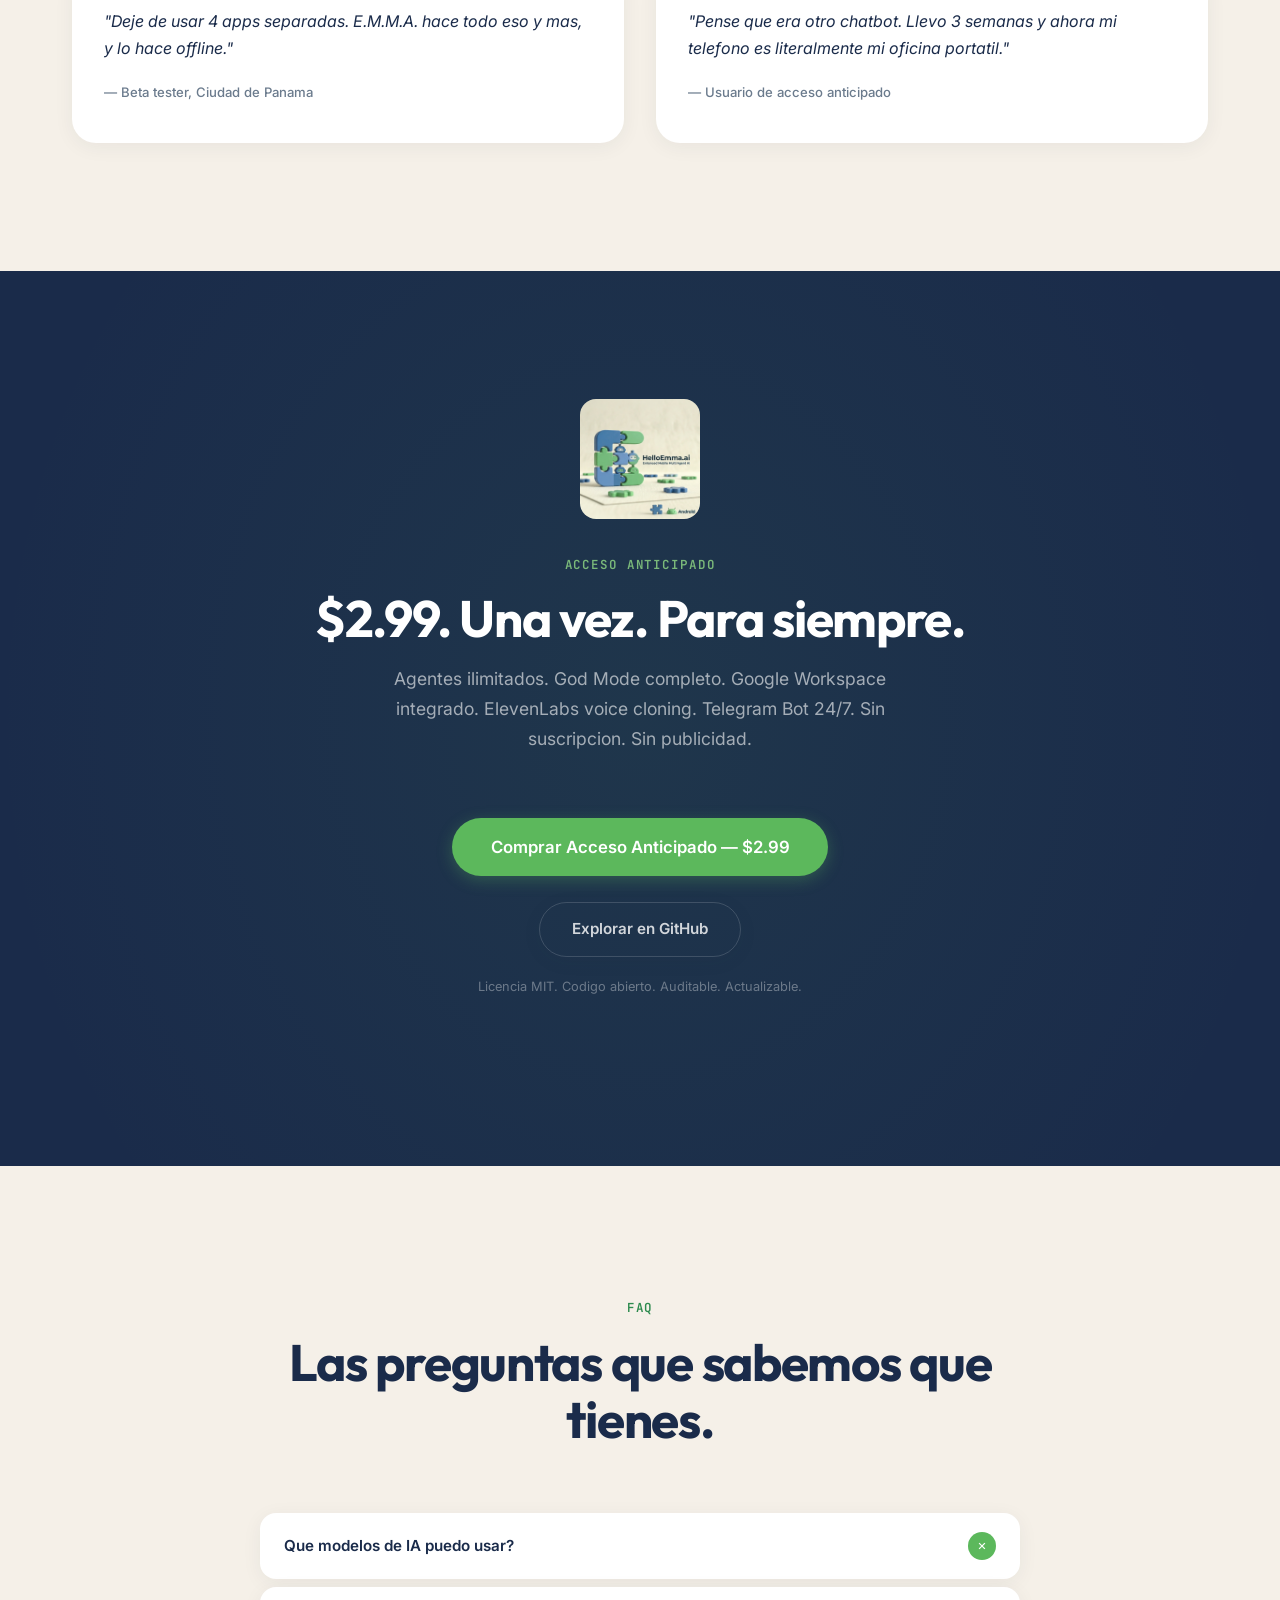
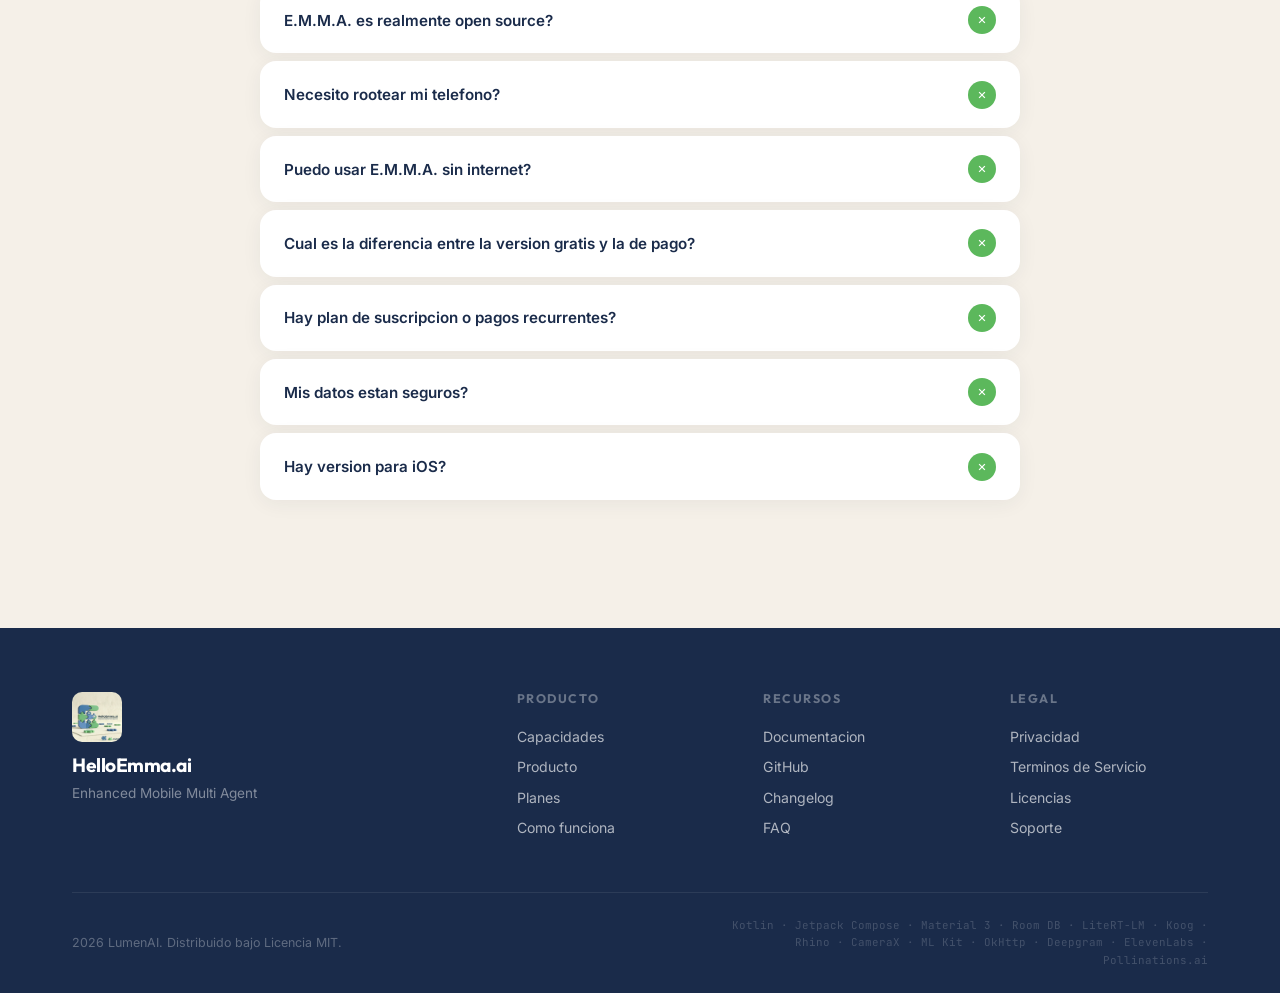
==== commit 8887b24e: "feat: add English version (en/), language toggle ES/EN in all pages" ====
--- a/index.html
+++ b/index.html
@@ -28,6 +28,7 @@
         <a href="#pricing">Planes</a>
         <a href="docs.html">Docs</a>
         <a href="#faq">FAQ</a>
+        <a href="en/index.html" class="lang-toggle" title="Switch to English">EN</a>
         <a href="#cta" class="nav-cta">Obtener Acceso</a>
       </div>
       <button class="nav-mobile-toggle" id="nav-toggle" aria-label="Abrir menu">
--- a/css/style.css
+++ b/css/style.css
@@ -1030,3 +1030,29 @@
   .social-proof-inner { gap: 1.5rem; }
   .proof-dot { display: none; }
 }
+
+/* ==========================================
+   LANGUAGE TOGGLE
+   ========================================== */
+.lang-toggle {
+  display: inline-flex;
+  align-items: center;
+  justify-content: center;
+  width: 32px;
+  height: 32px;
+  border-radius: 50%;
+  background: var(--bg);
+  font-size: 0.72rem !important;
+  font-weight: 700 !important;
+  color: var(--navy) !important;
+  letter-spacing: 0.04em;
+  transition: all var(--duration-fast) var(--ease);
+  border: 1px solid var(--border);
+}
+
+.lang-toggle:hover {
+  background: var(--navy);
+  color: white !important;
+  border-color: var(--navy);
+  transform: translateY(-1px);
+}
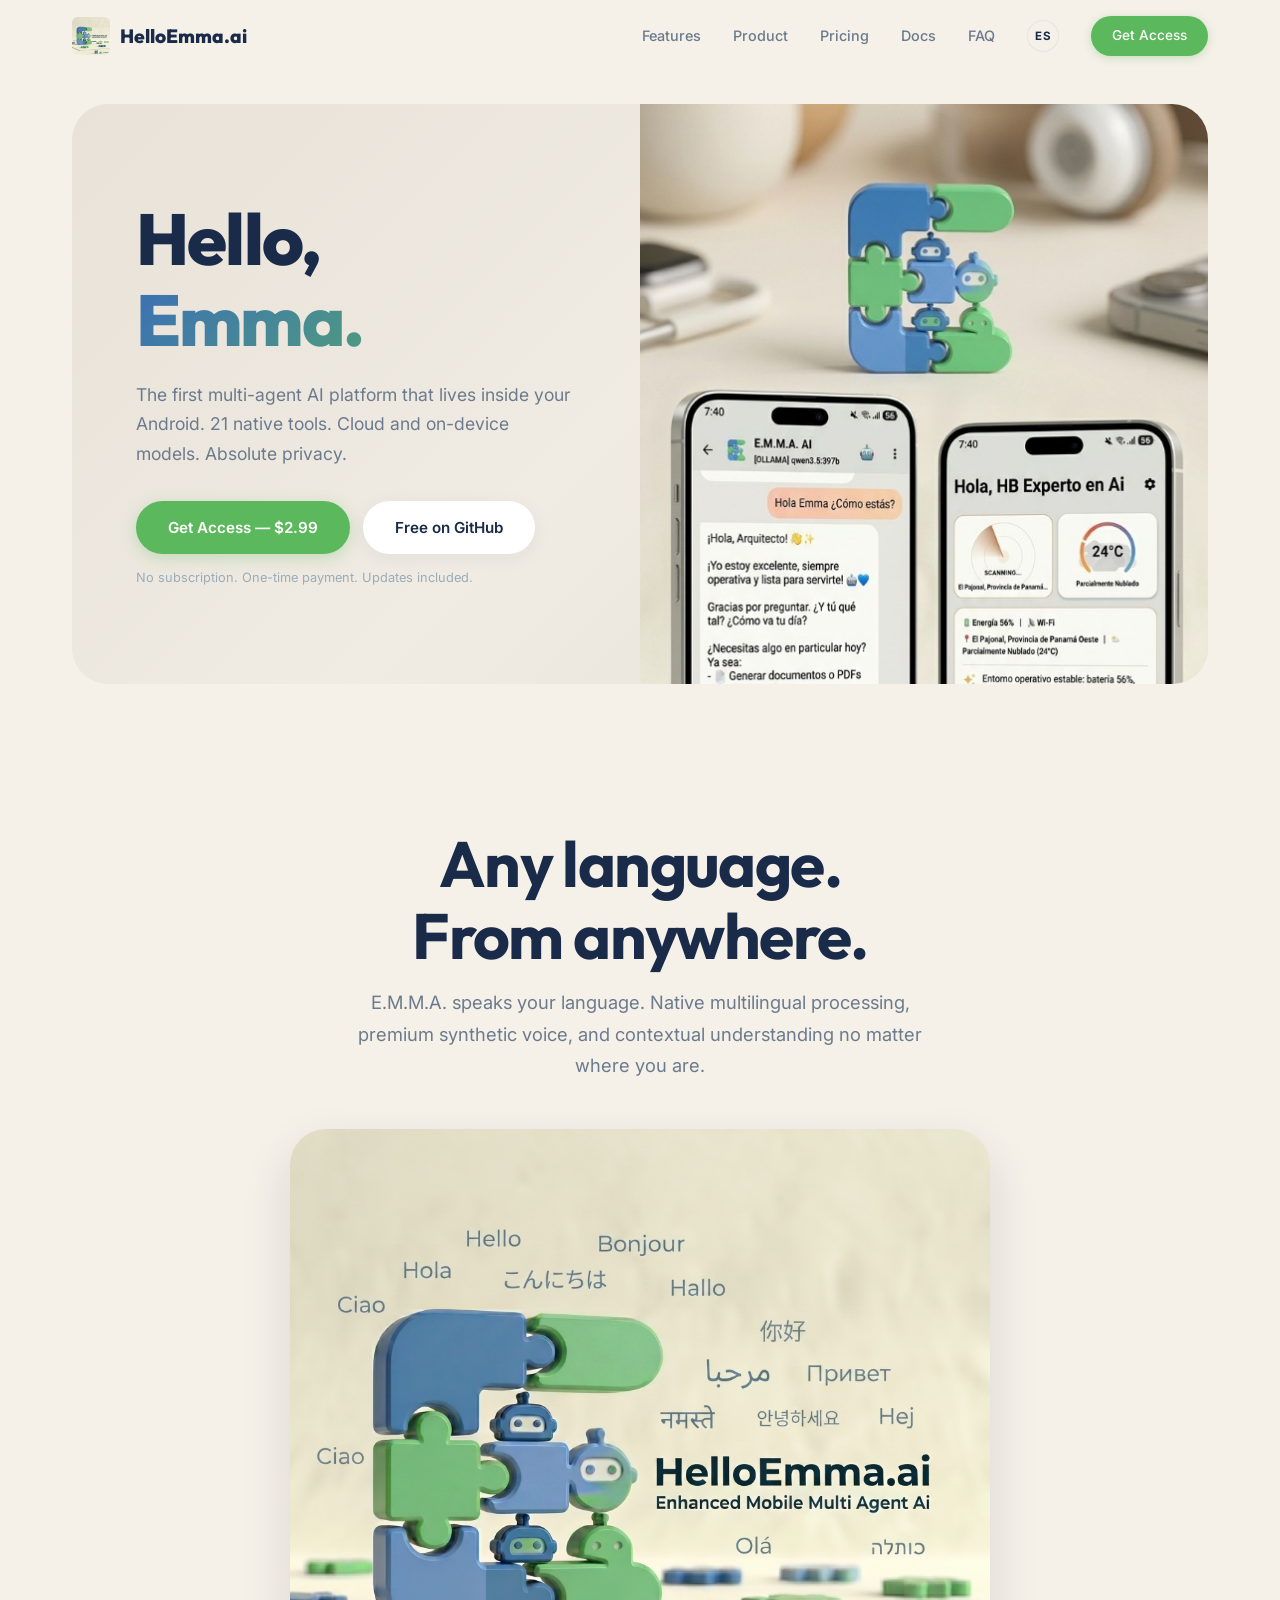
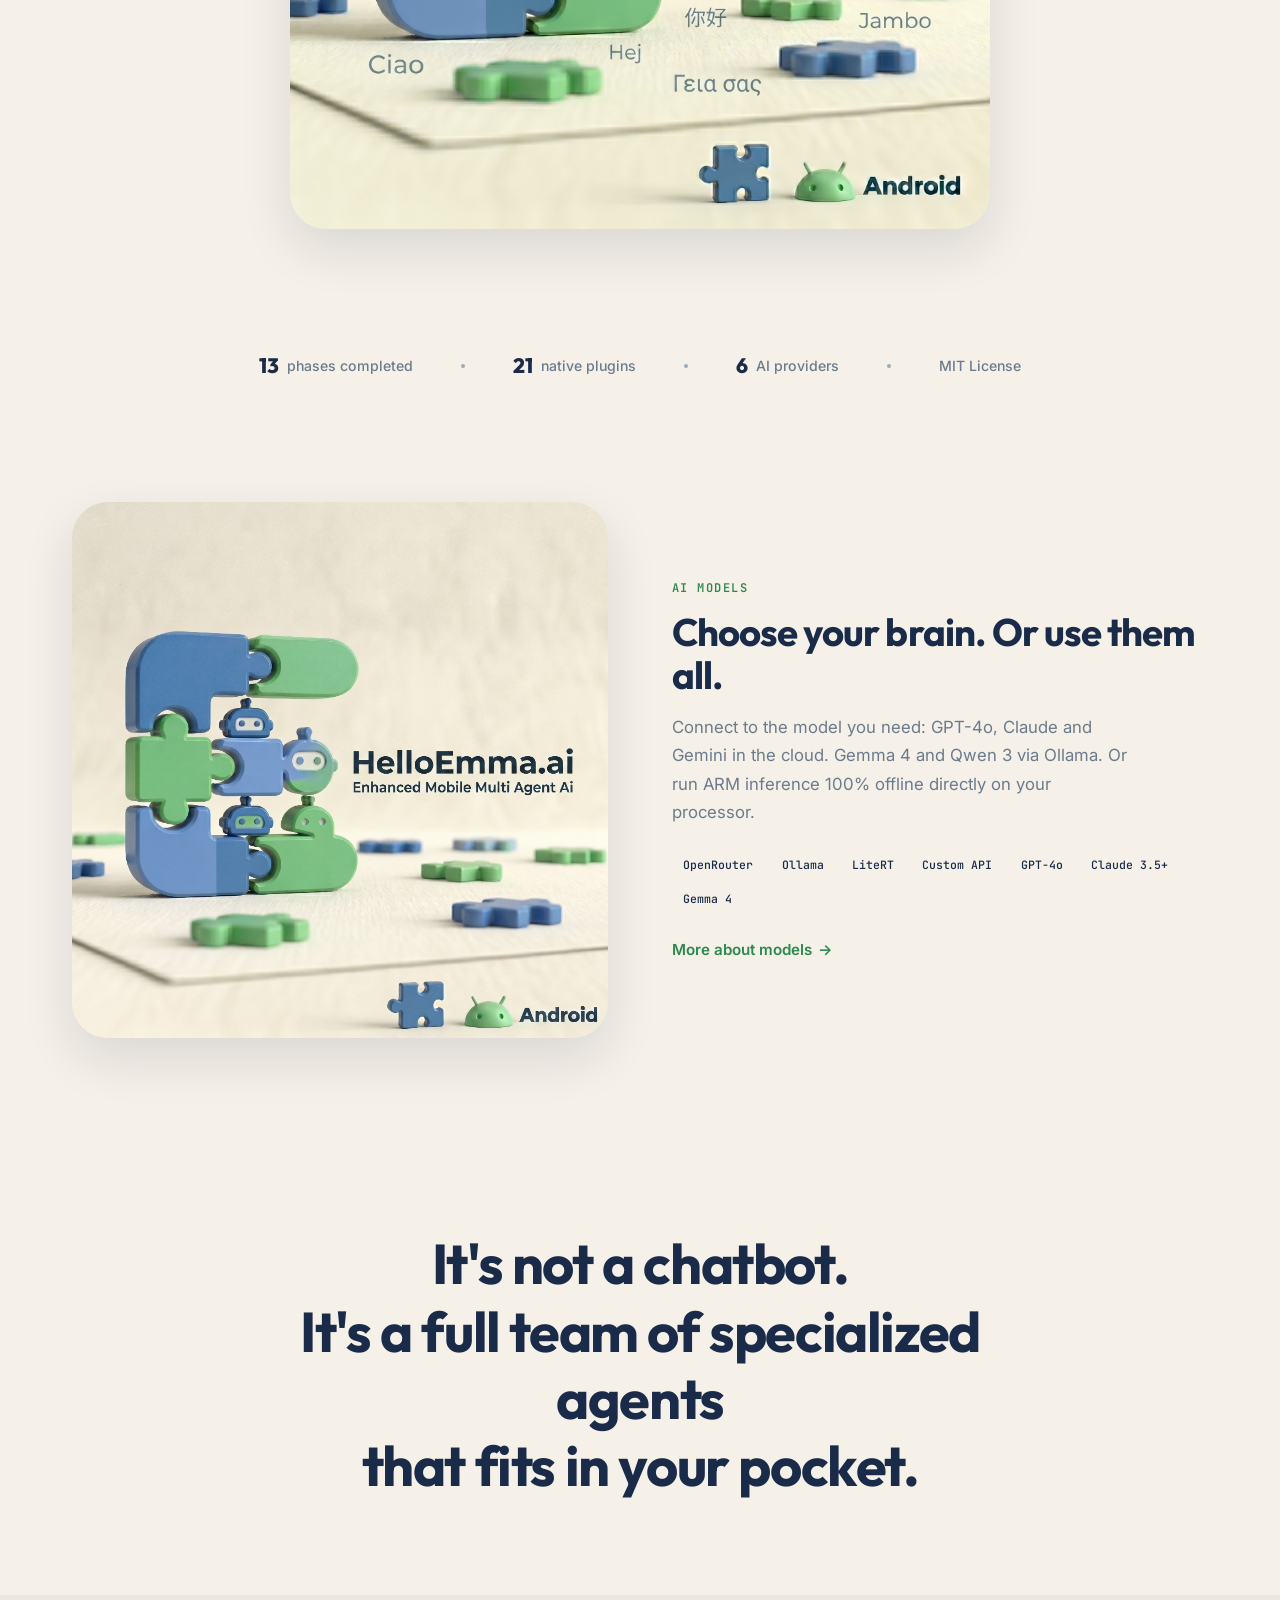
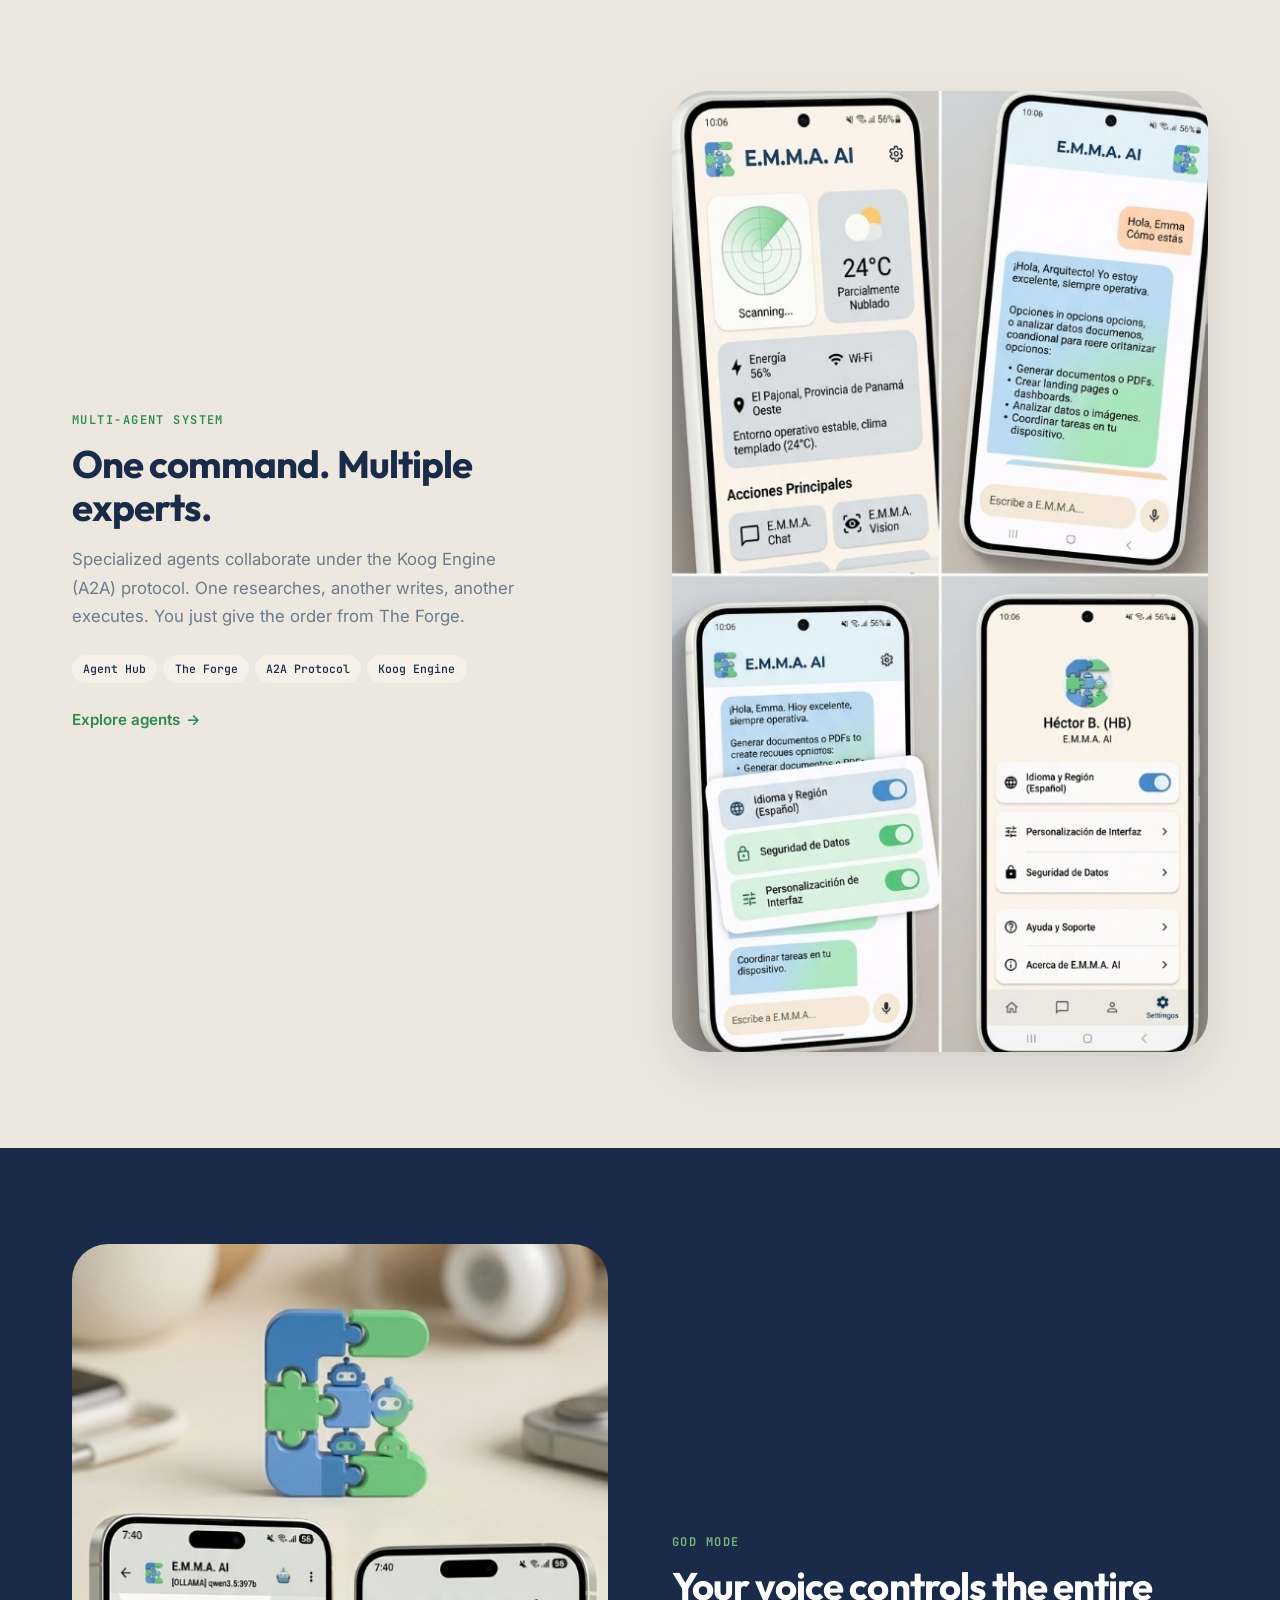
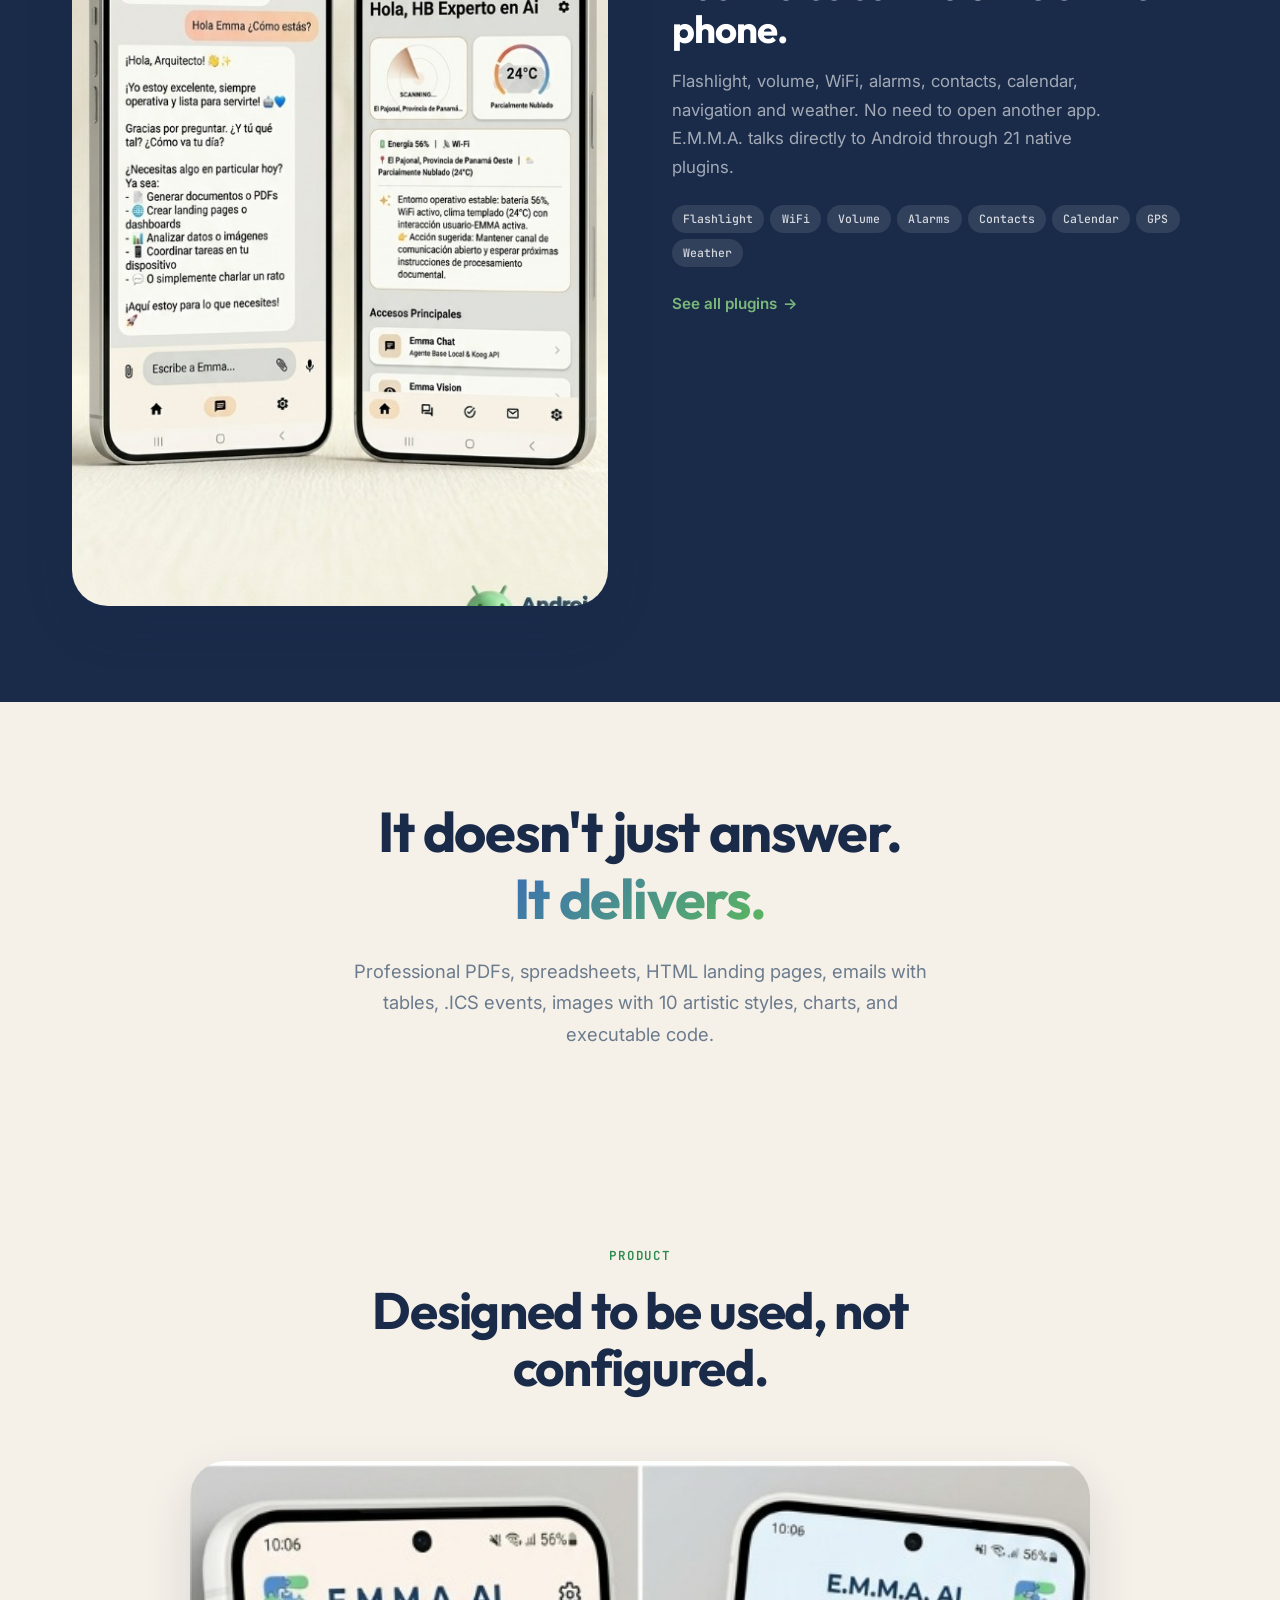
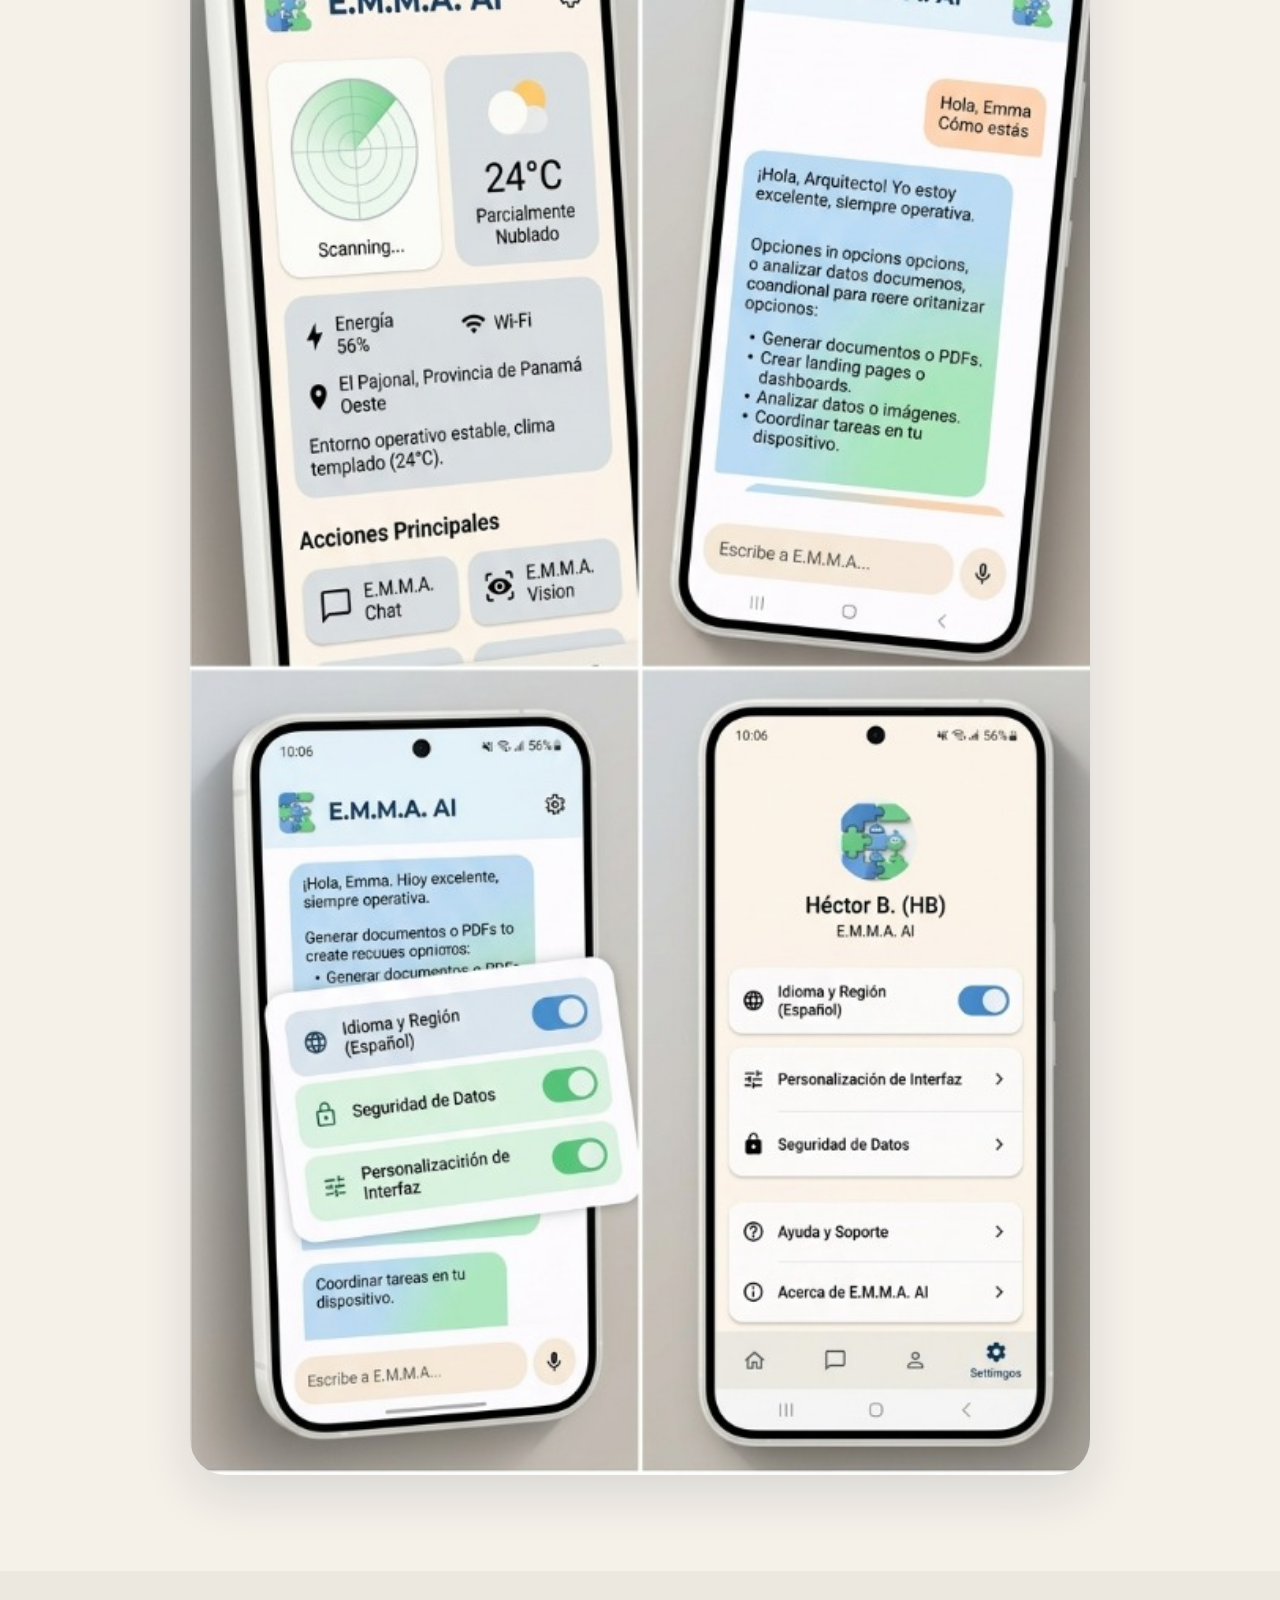
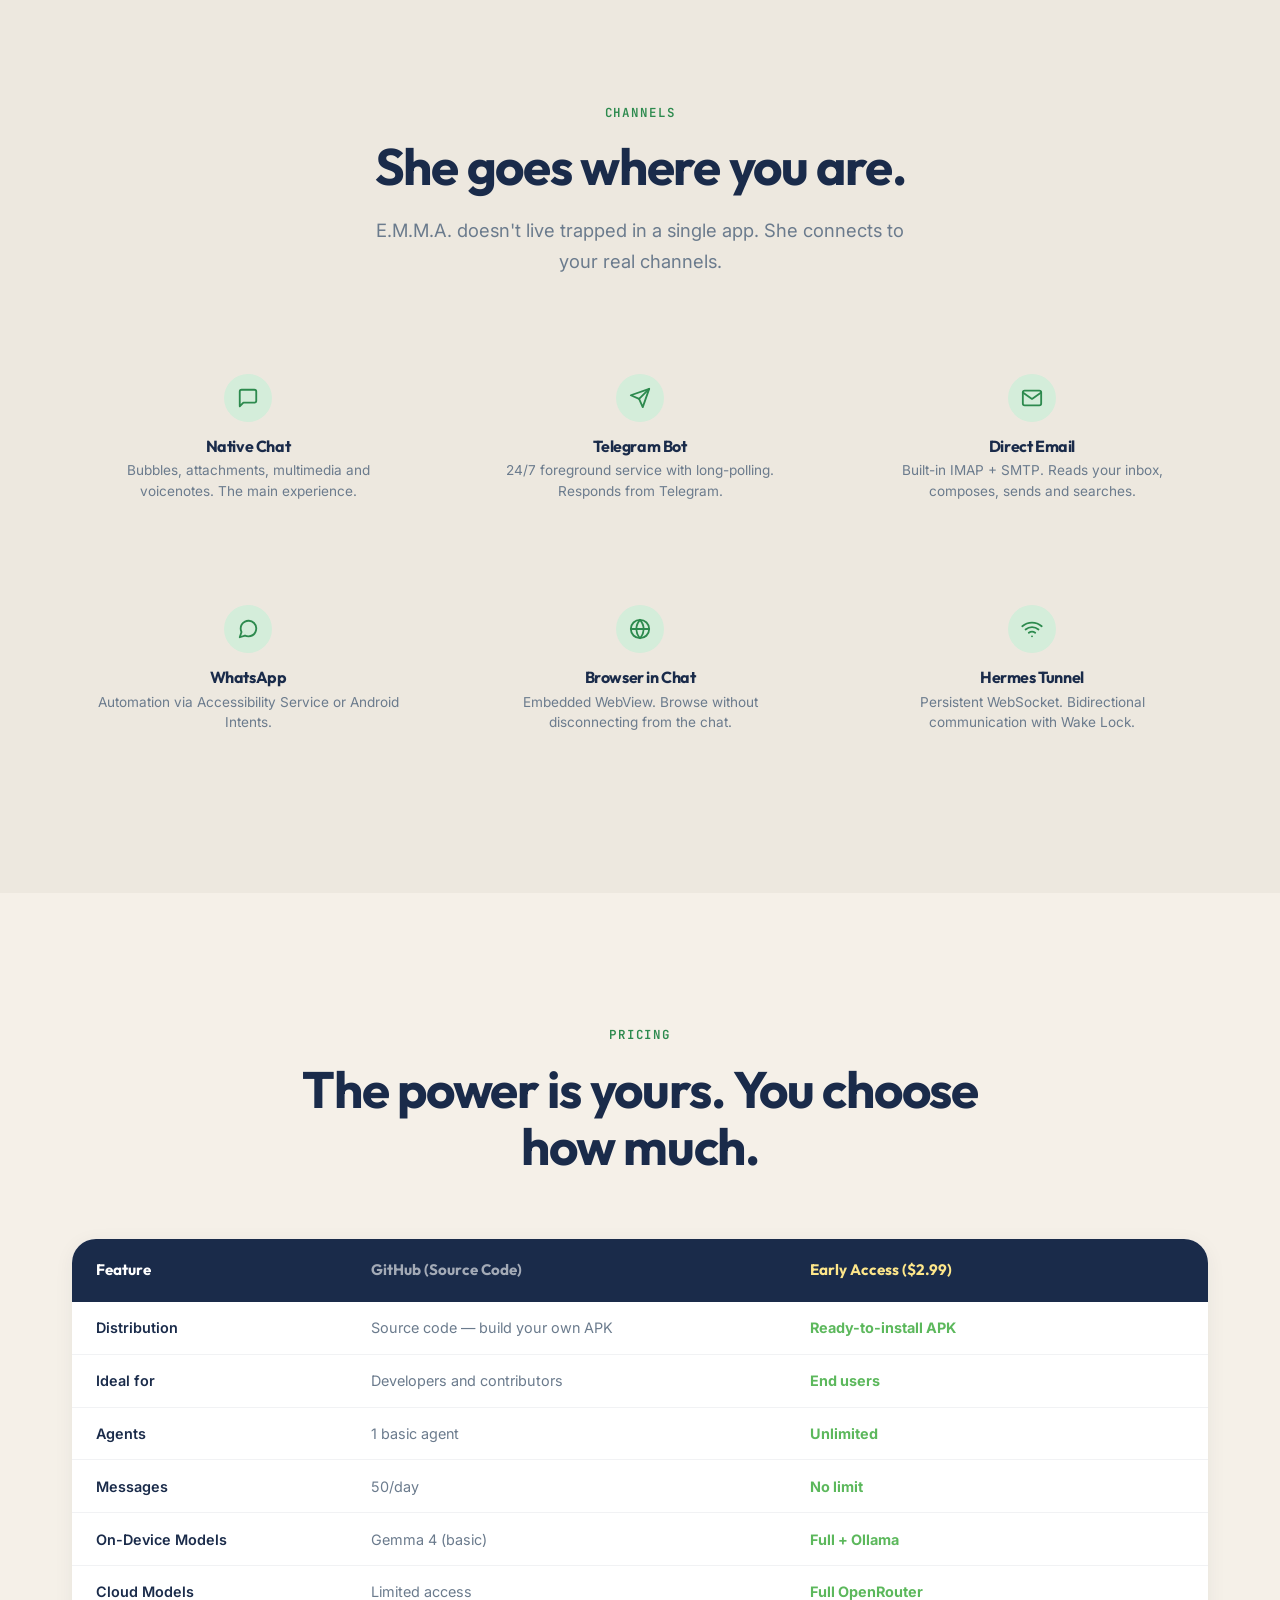
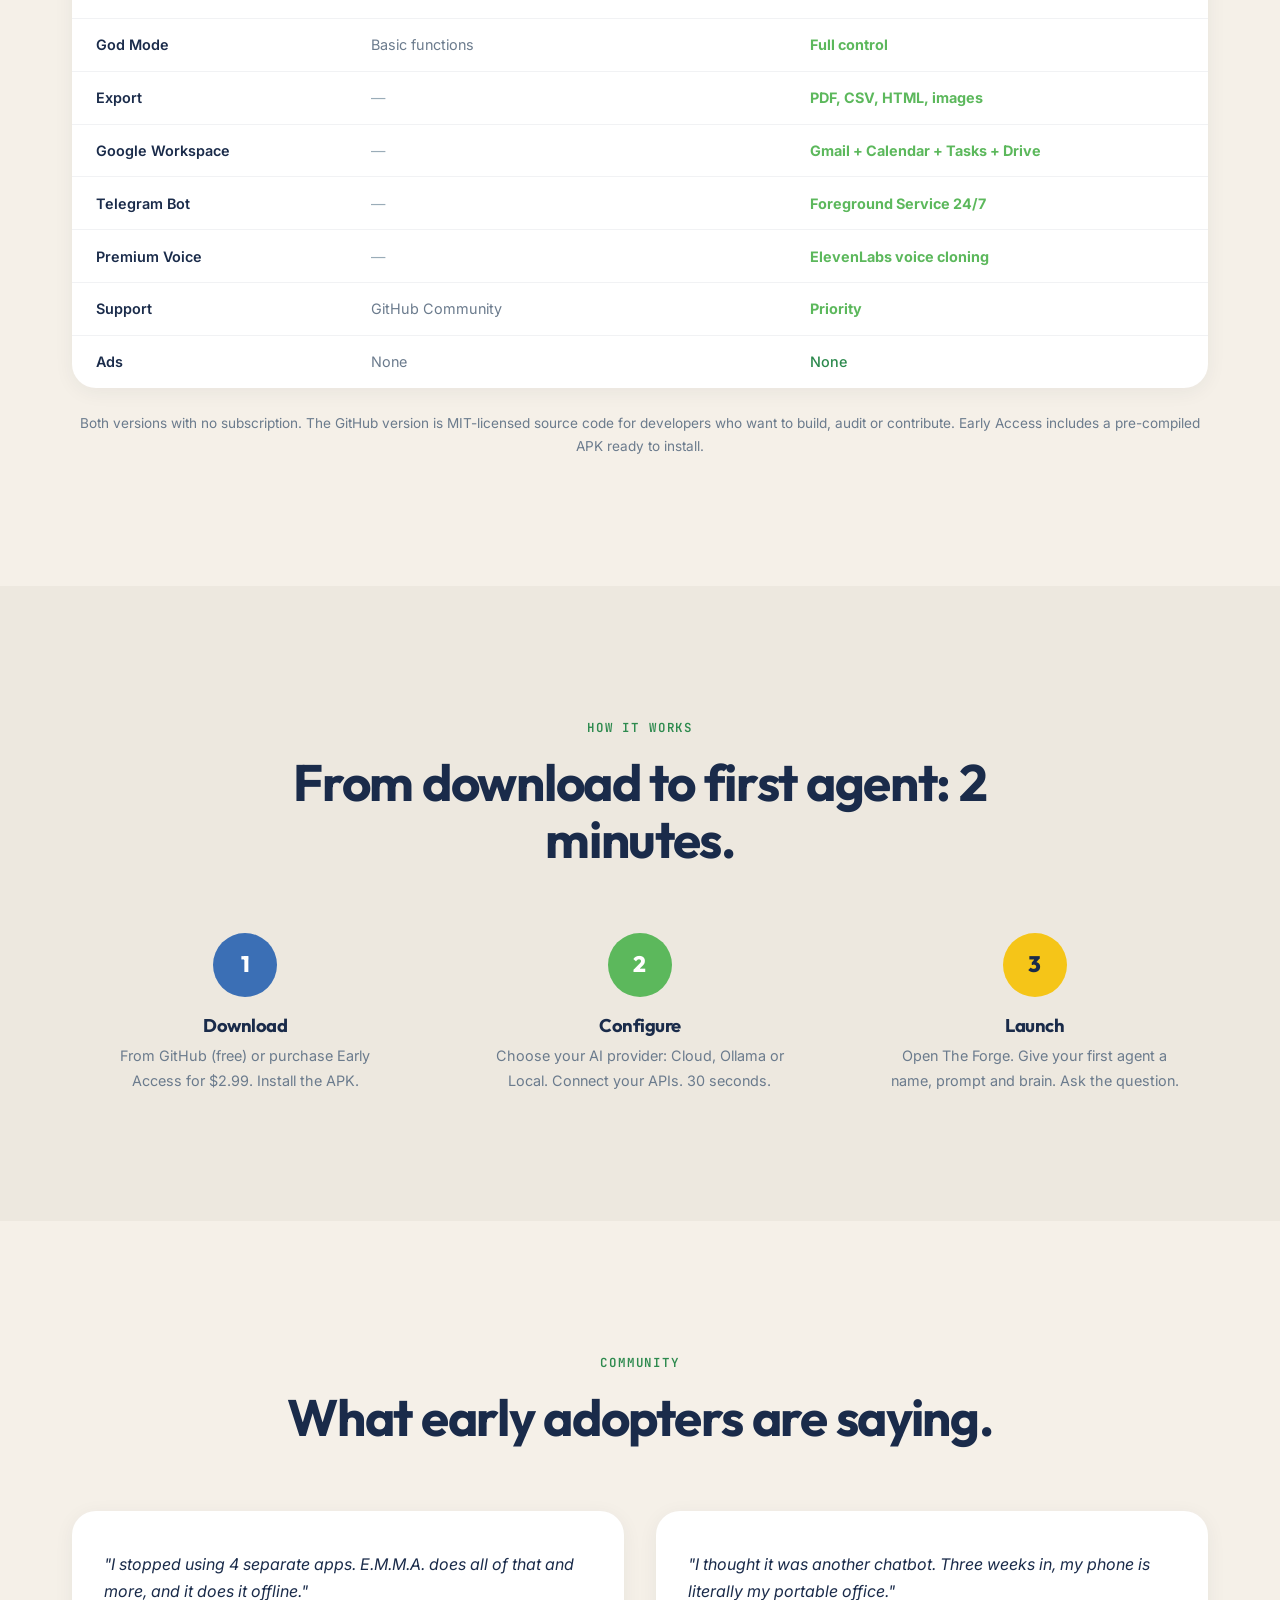
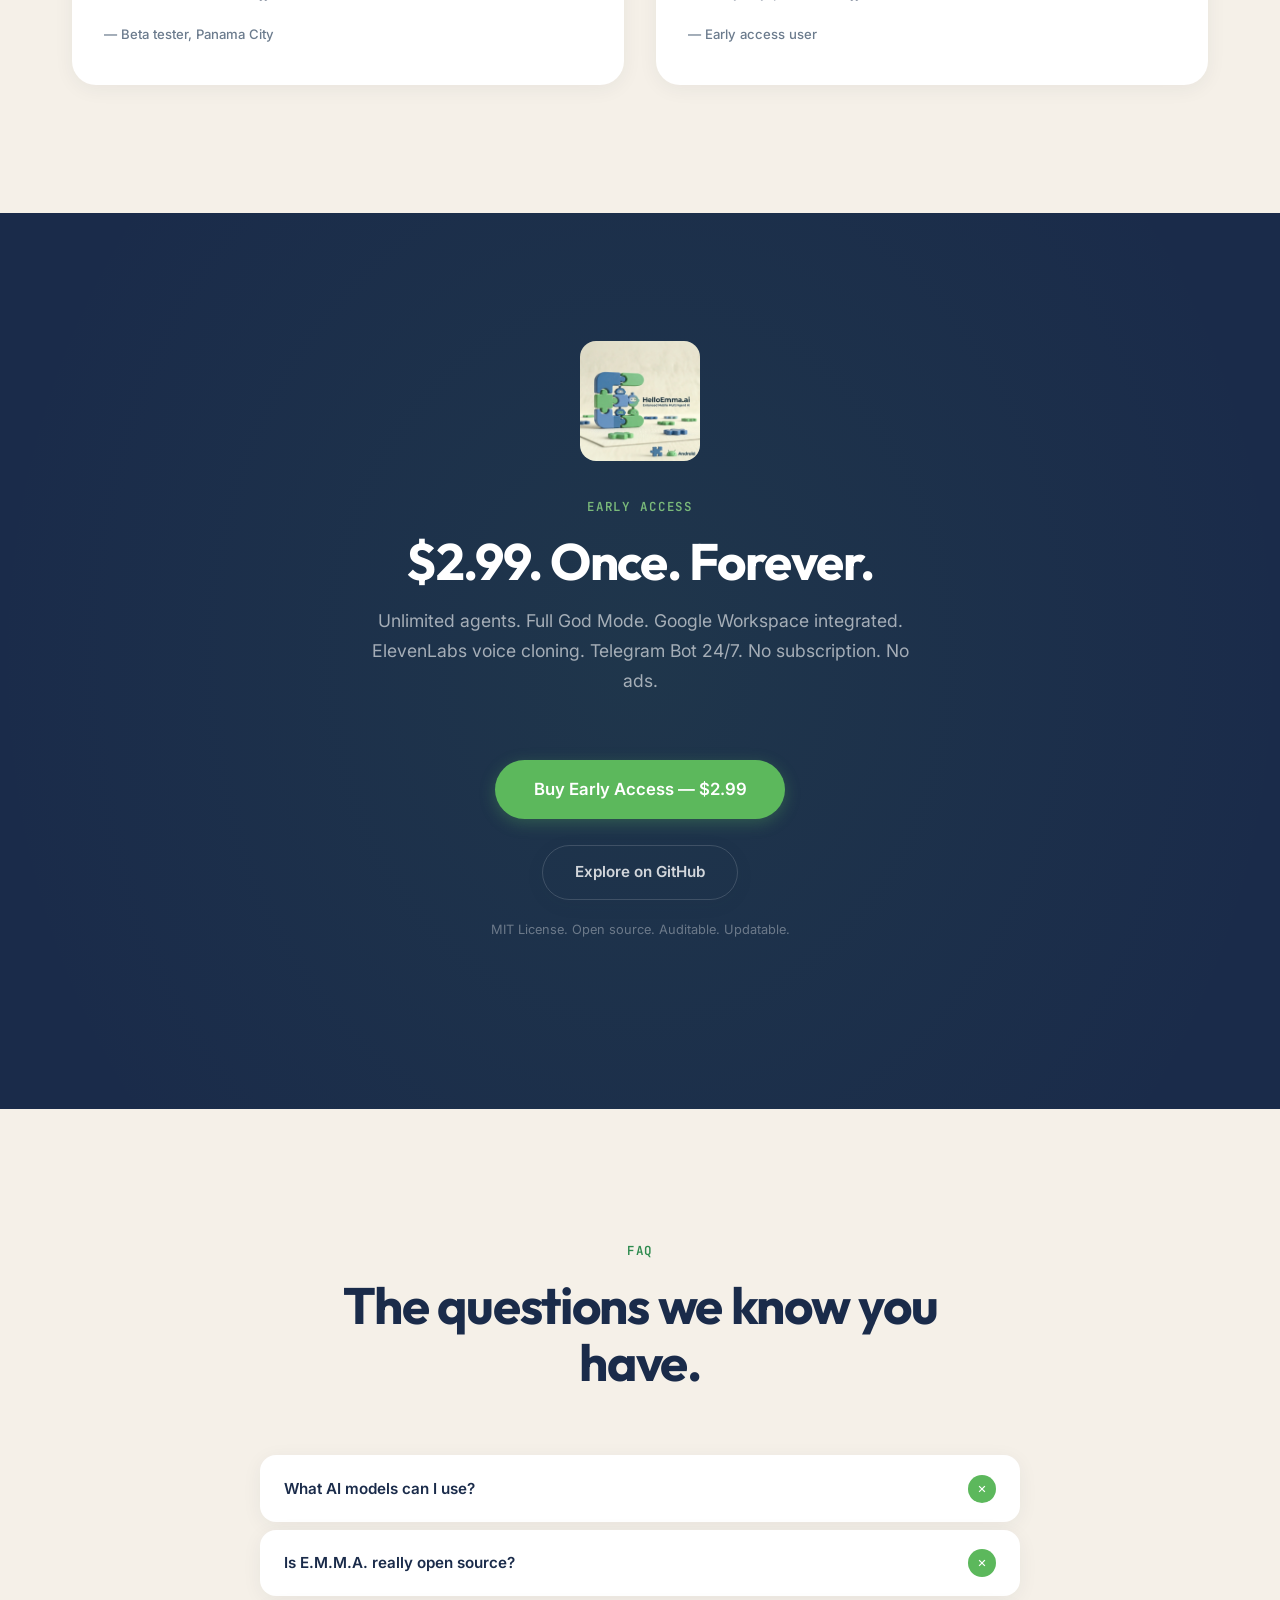
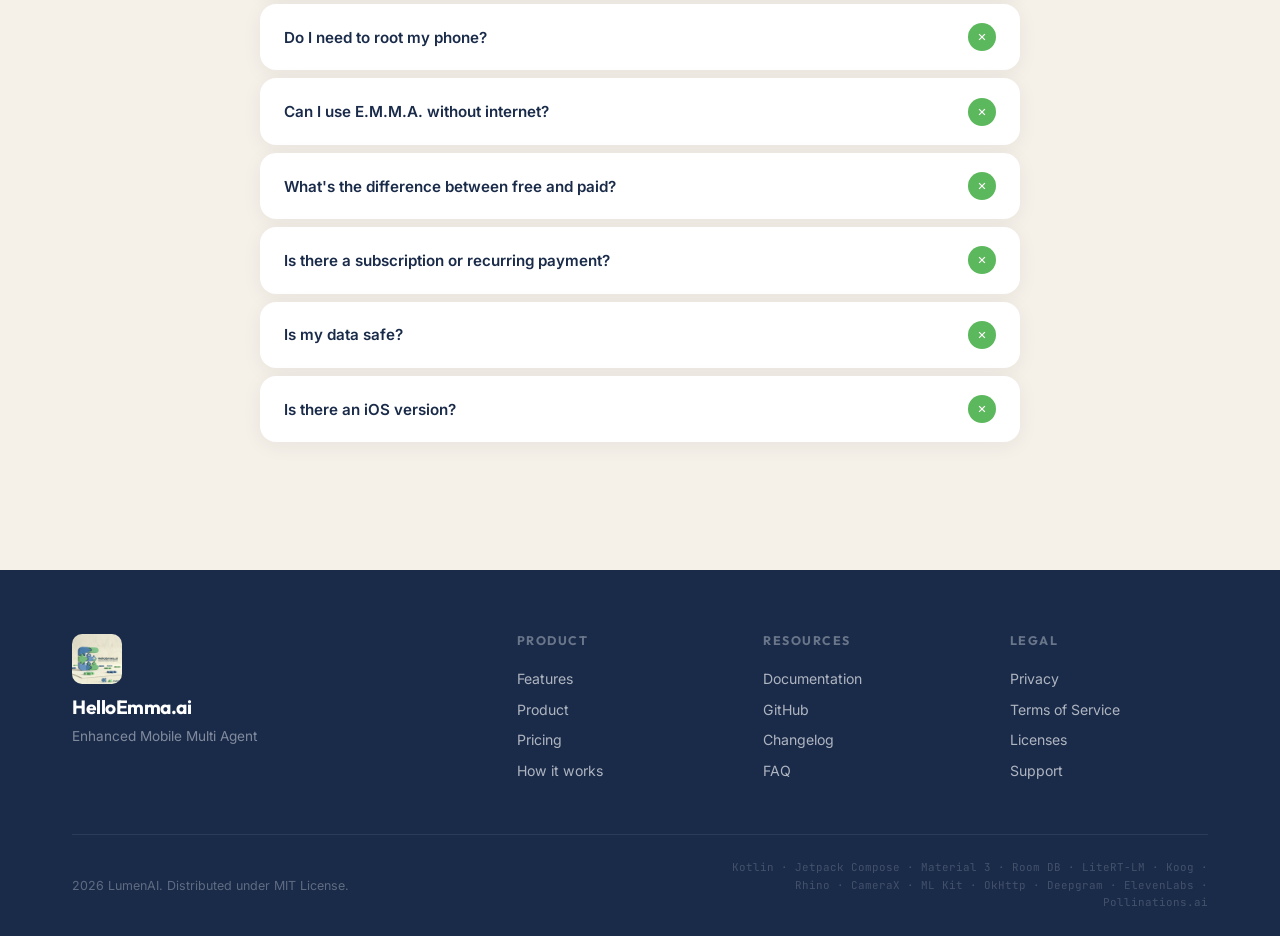
==== commit 685bfec9: "fix: update all links — GitHub to lumenai17-ui/E.M.M.A-AI, buy CTAs to Gumroad" ====
--- a/index.html
+++ b/index.html
@@ -52,8 +52,8 @@
             y en tu dispositivo. Privacidad absoluta.
           </p>
           <div class="hero-ctas">
-            <a href="#cta" class="btn btn-primary">Obtener Acceso — $2.99</a>
-            <a href="https://github.com" class="btn btn-secondary" target="_blank">Gratis en GitHub</a>
+            <a href="https://gumroad.com/l/boeskf" class="btn btn-primary" target="_blank">Obtener Acceso — $2.99</a>
+            <a href="https://github.com/lumenai17-ui/E.M.M.A-AI" class="btn btn-secondary" target="_blank">Gratis en GitHub</a>
           </div>
           <p class="hero-micro">Sin suscripcion. Pago unico. Actualizaciones incluidas.</p>
         </div>
@@ -360,9 +360,9 @@
         <p>Agentes ilimitados. God Mode completo. Google Workspace integrado. ElevenLabs voice cloning. Telegram Bot 24/7. Sin suscripcion. Sin publicidad.</p>
       </div>
       <div style="text-align:center;" class="reveal delay-2">
-        <a href="#" class="btn btn-primary">Comprar Acceso Anticipado — $2.99</a>
+        <a href="https://gumroad.com/l/boeskf" class="btn btn-primary" target="_blank">Comprar Acceso Anticipado — $2.99</a>
         <br><br>
-        <a href="https://github.com" class="btn btn-secondary" style="border:1px solid rgba(255,255,255,0.15); color:rgba(255,255,255,0.8); background:transparent;" target="_blank">Explorar en GitHub</a>
+        <a href="https://github.com/lumenai17-ui/E.M.M.A-AI" class="btn btn-secondary" style="border:1px solid rgba(255,255,255,0.15); color:rgba(255,255,255,0.8); background:transparent;" target="_blank">Explorar en GitHub</a>
         <p class="cta-micro">Licencia MIT. Codigo abierto. Auditable. Actualizable.</p>
       </div>
     </div>
@@ -433,7 +433,7 @@
         <div class="footer-col">
           <h4>Recursos</h4>
           <a href="docs.html">Documentacion</a>
-          <a href="#">GitHub</a>
+          <a href="https://github.com/lumenai17-ui/E.M.M.A-AI" target="_blank">GitHub</a>
           <a href="#">Changelog</a>
           <a href="#faq">FAQ</a>
         </div>
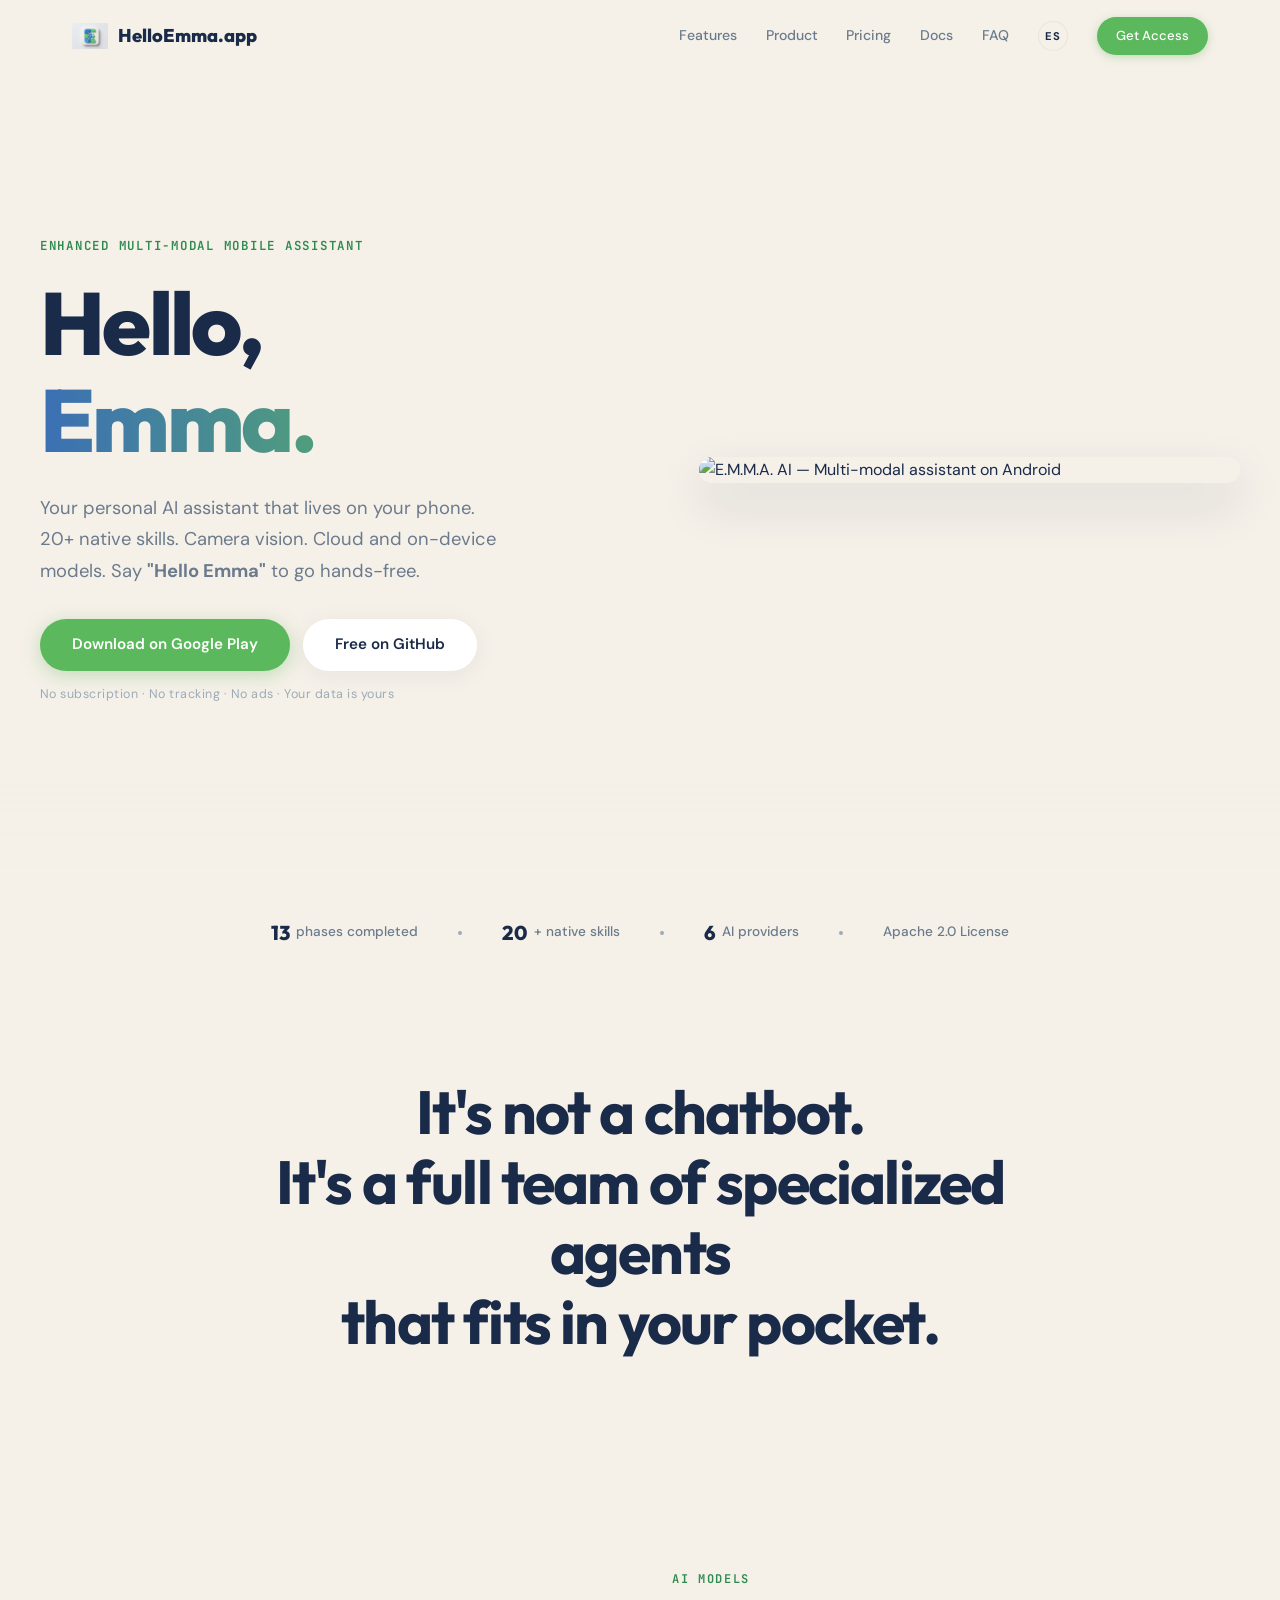
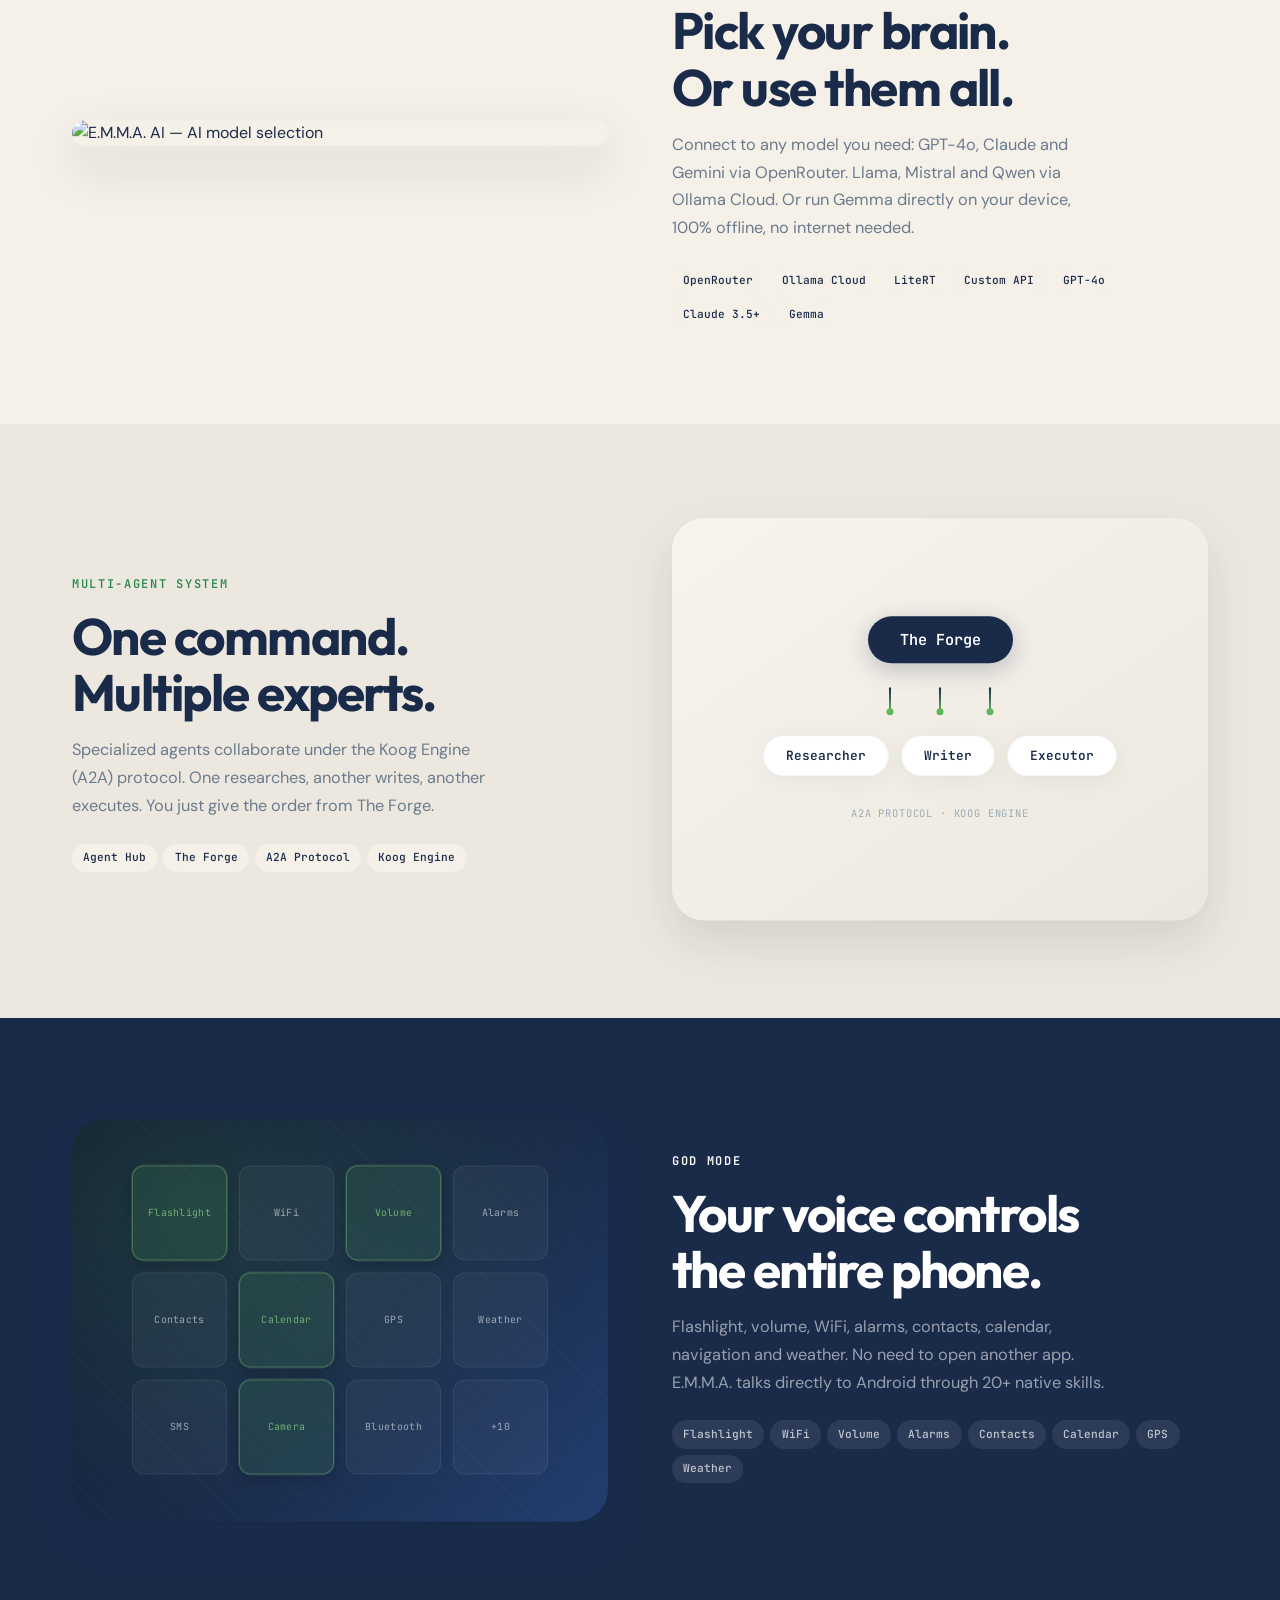
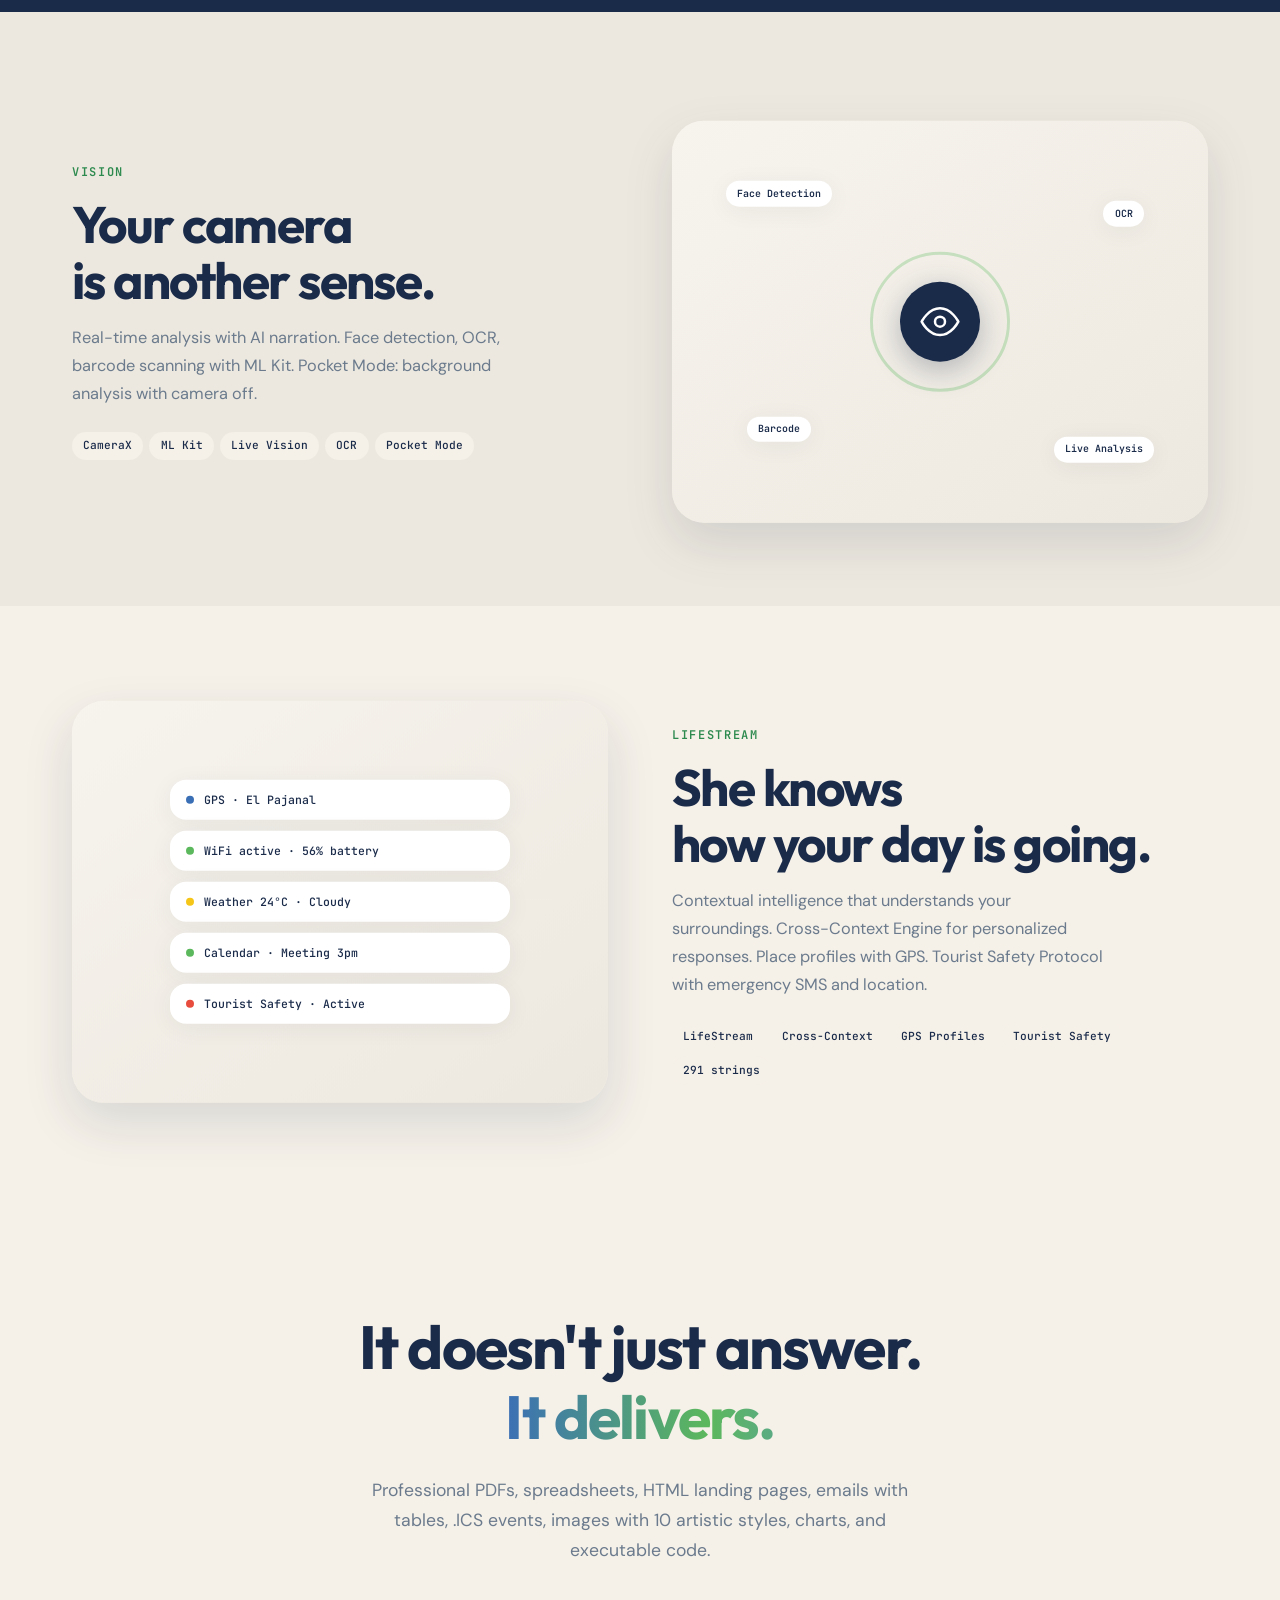
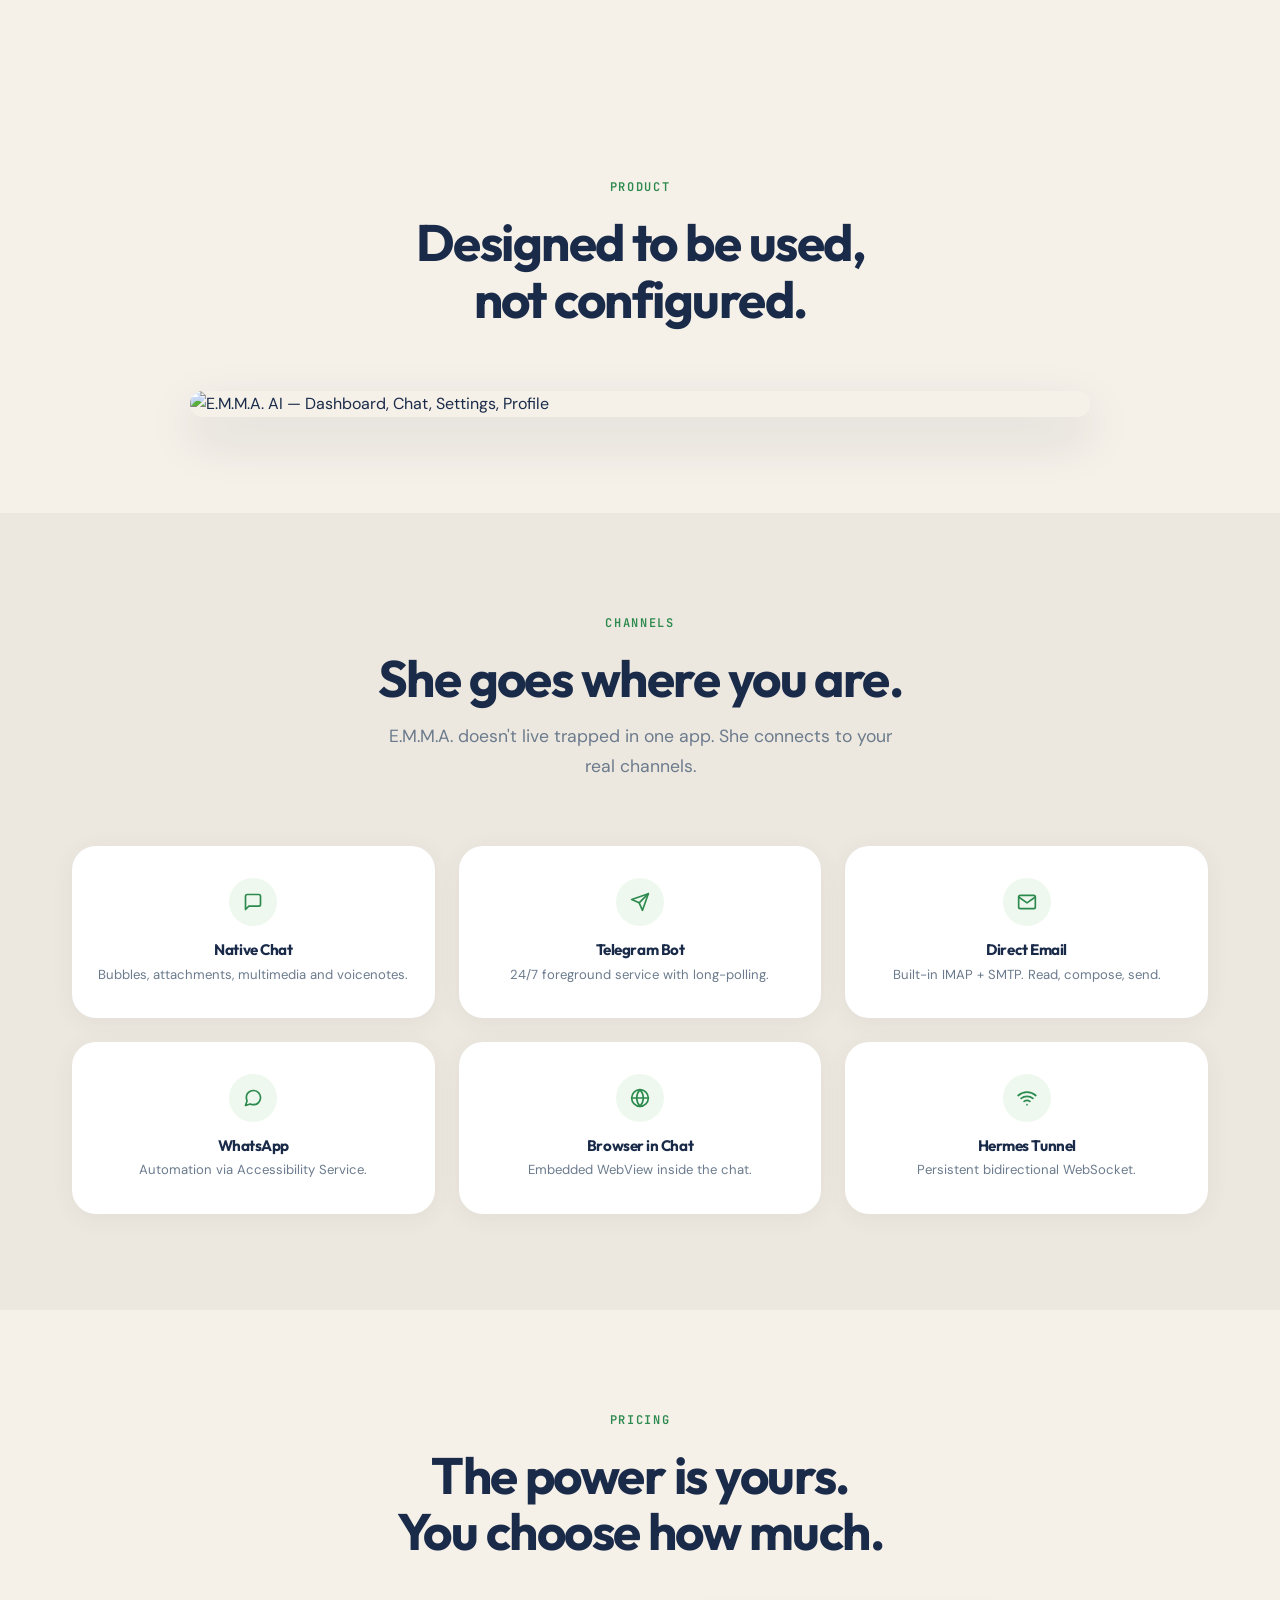
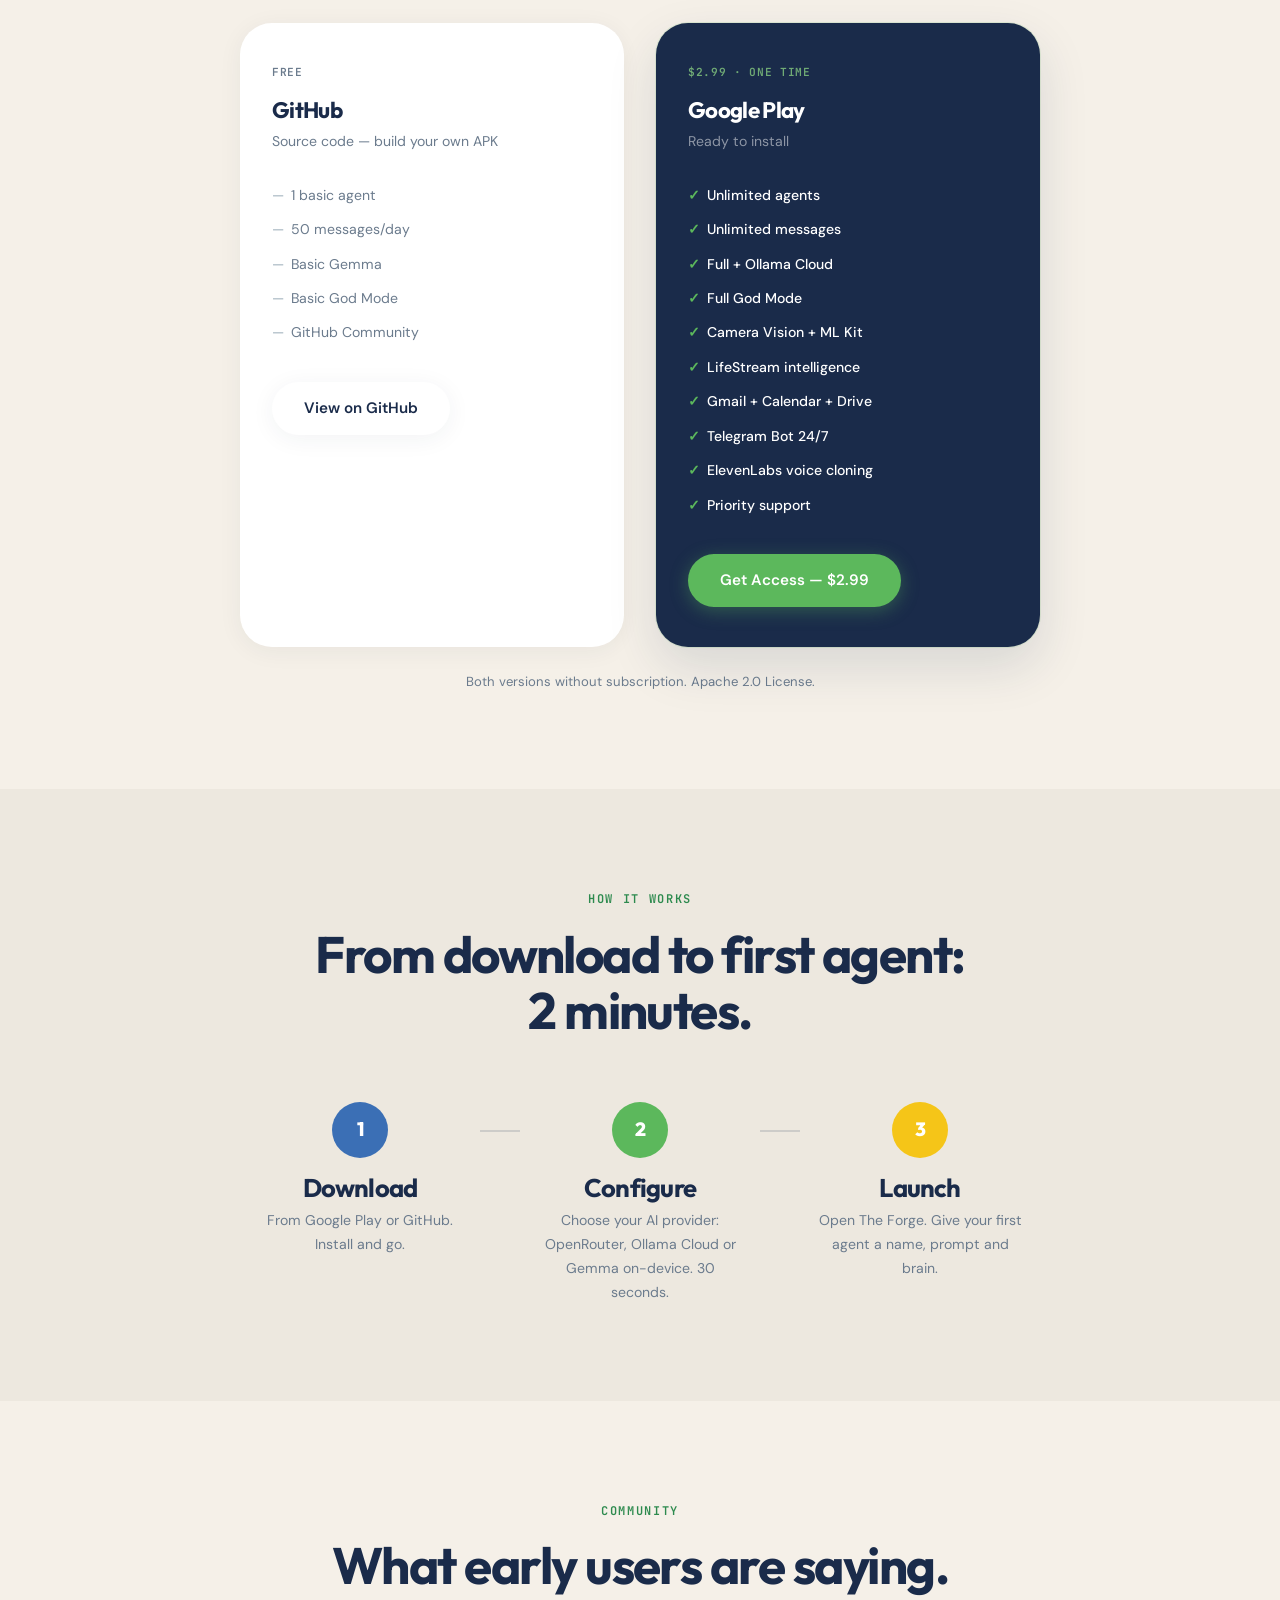
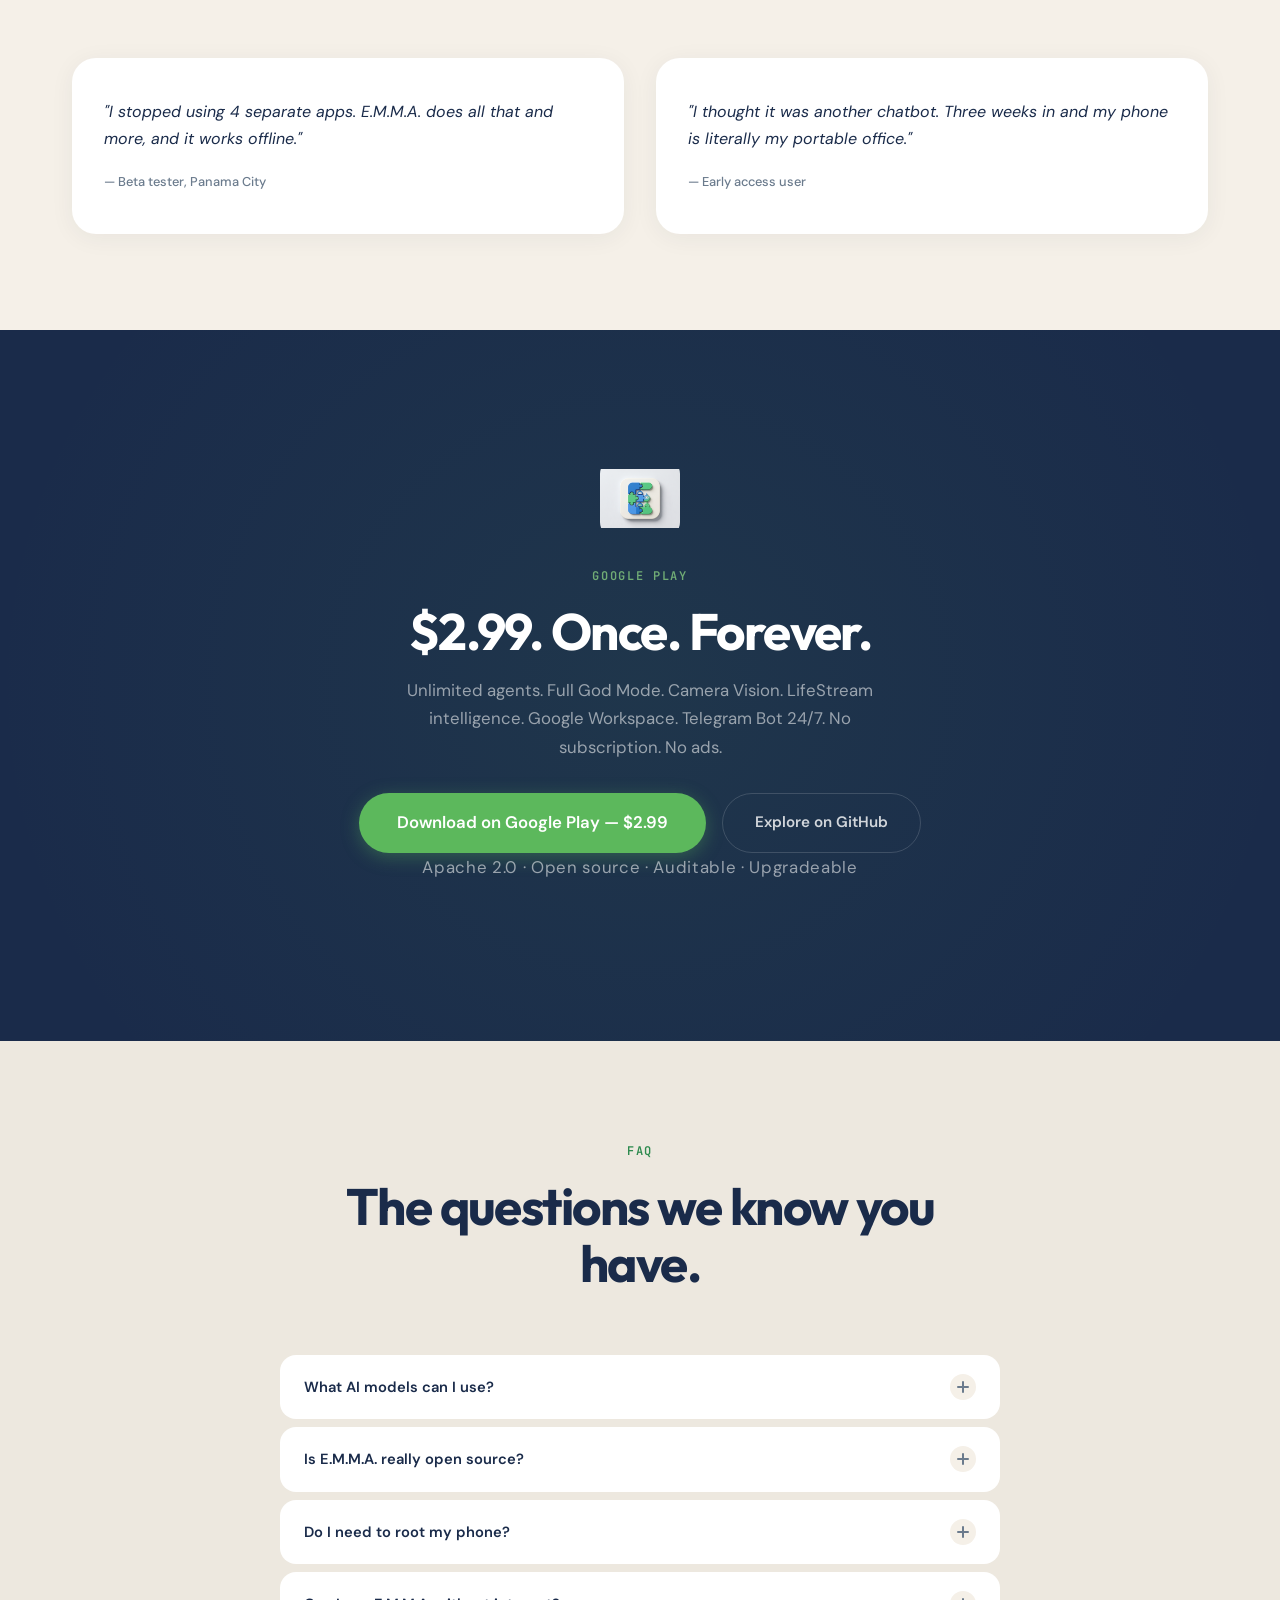
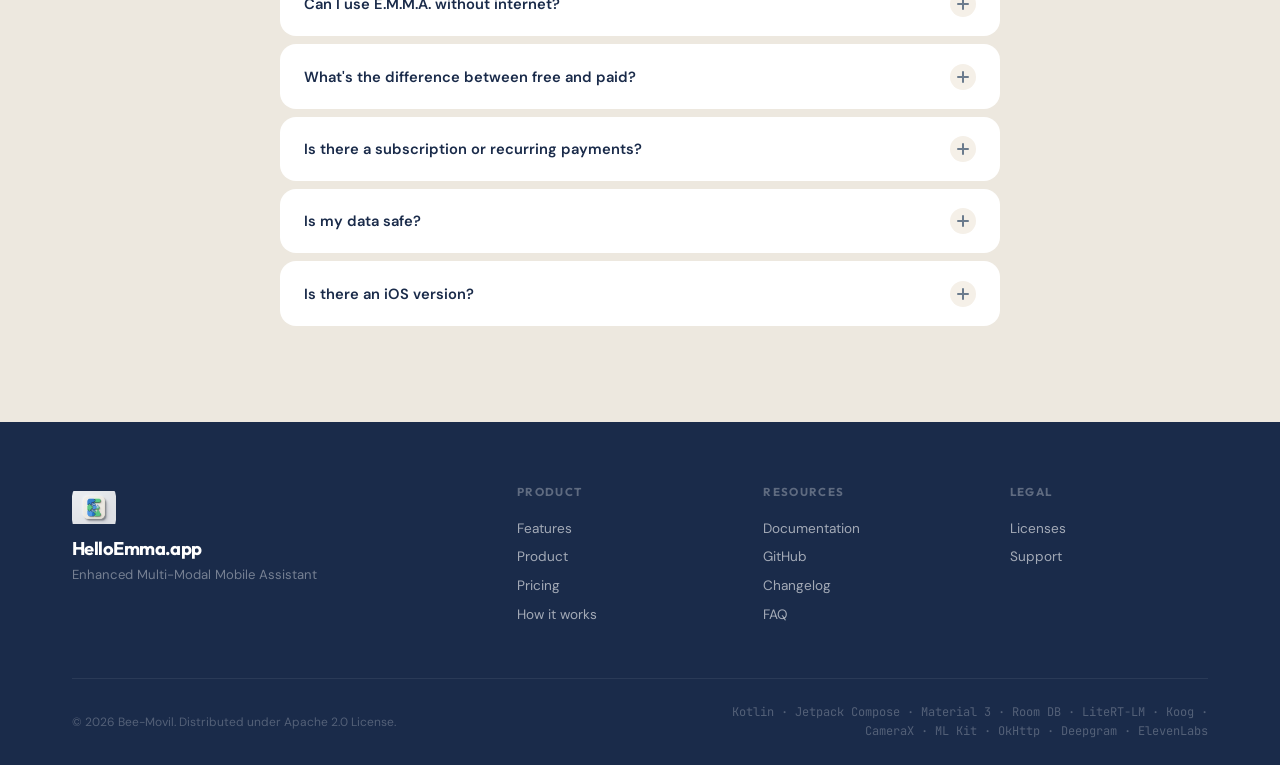
==== commit 2f440d2c: "feat: v2 redesign — HelloEmma.app rebrand, Vision + LifeStream, Apache 2.0 - Redesign landing as v2:" ====
--- a/index.html
+++ b/index.html
@@ -3,28 +3,27 @@
 <head>
   <meta charset="UTF-8">
   <meta name="viewport" content="width=device-width, initial-scale=1.0">
-  <title>HelloEmma.ai — Enhanced Mobile Multi Agent AI</title>
-  <meta name="description" content="E.M.M.A. AI transforma tu Android en un centro de comando de IA multi-agente. 21 herramientas nativas, modelos cloud y on-device, privacidad total.">
+  <title>HelloEmma.app — Enhanced Multi-Modal Mobile Assistant</title>
+  <meta name="description" content="E.M.M.A. AI transforma tu Android en un asistente de IA multi-modal con 20+ habilidades nativas, vision por camara, LifeStream contextual y privacidad total.">
   <meta name="theme-color" content="#F5F0E8">
   <link rel="icon" type="image/png" href="assets/favicon.png">
-  <link rel="apple-touch-icon" href="assets/favicon.png">
   <link rel="preconnect" href="https://fonts.googleapis.com">
   <link rel="preconnect" href="https://fonts.gstatic.com" crossorigin>
-  <link href="https://fonts.googleapis.com/css2?family=Inter:wght@400;500;600&family=JetBrains+Mono:wght@400;500;600&family=Outfit:wght@600;700;800&display=swap" rel="stylesheet">
-  <link rel="stylesheet" href="css/style.css?v=20260415">
+  <link href="https://fonts.googleapis.com/css2?family=JetBrains+Mono:wght@400;500;600&family=Outfit:wght@400;600;700;800&family=DM+Sans:ital,wght@0,400;0,500;0,600;1,400&display=swap" rel="stylesheet">
+  <link rel="stylesheet" href="css/v2.css">
 </head>
 <body>
 
-  <!-- ====== NAVIGATION ====== -->
+  <!-- NAV -->
   <nav class="nav" id="nav">
     <div class="nav-inner">
-      <a href="#" class="nav-logo">
-        <img src="assets/logo-3d-clean.jpg" alt="E.M.M.A. AI">
-        HelloEmma.ai
+      <a href="#hero" class="nav-logo">
+        <img src="assets/emma-icon.png" alt="E.M.M.A. AI">
+        <span>HelloEmma.app</span>
       </a>
       <div class="nav-links" id="nav-links">
         <a href="#features">Capacidades</a>
-        <a href="#screenshots">Producto</a>
+        <a href="#product">Producto</a>
         <a href="#pricing">Planes</a>
         <a href="docs.html">Docs</a>
         <a href="#faq">FAQ</a>
@@ -37,339 +36,360 @@
     </div>
   </nav>
 
-  <!-- ====== HERO ====== -->
-  <section class="hero section" id="hero">
-    <div class="container">
-      <div class="hero-banner">
-        <div class="hero-content">
-          <h1>
-            <span>Hello,</span>
-            <span class="text-gradient">Emma.</span>
-          </h1>
-          <p class="hero-subtitle">
-            La primera plataforma de IA multi-agente que vive dentro
-            de tu Android. 21 herramientas nativas. Modelos en la nube
-            y en tu dispositivo. Privacidad absoluta.
-          </p>
-          <div class="hero-ctas">
-            <a href="https://gumroad.com/l/boeskf" class="btn btn-primary" target="_blank">Obtener Acceso — $2.99</a>
-            <a href="https://github.com/lumenai17-ui/E.M.M.A-AI" class="btn btn-secondary" target="_blank">Gratis en GitHub</a>
-          </div>
-          <p class="hero-micro">Sin suscripcion. Pago unico. Actualizaciones incluidas.</p>
-        </div>
-        <div class="hero-image">
-          <img src="assets/hero-dual-phone.jpg" alt="E.M.M.A. AI — Chat y Dashboard en Android">
-        </div>
-      </div>
-    </div>
-  </section>
-
-  <!-- ====== HELLO EMMA — Multilingual ====== -->
-  <section class="hello-section section" id="hello">
-    <div class="container">
-      <div class="reveal">
-        <h2>En cualquier idioma.<br>Desde cualquier lugar.</h2>
-        <p>E.M.M.A. habla tu lenguaje. Procesamiento multilingue nativo, voz sintetica premium y comprension contextual sin importar donde estes.</p>
-      </div>
-      <div class="hello-image-wrap reveal-scale delay-1">
-        <img src="assets/logo-3d-multilingual.jpg" alt="HelloEmma.ai — Hello en todos los idiomas">
-      </div>
-    </div>
-  </section>
-
-  <!-- ====== SOCIAL PROOF ====== -->
-  <section class="social-proof" id="social-proof">
-    <div class="container">
-      <div class="social-proof-inner">
-        <div class="proof-item">
-          <span class="proof-number" data-target="13">0</span>
-          <span>fases completadas</span>
-        </div>
+  <!-- HERO -->
+  <section class="hero" id="hero">
+    <div class="hero-inner">
+      <div class="hero-text">
+        <p class="hero-eyebrow anim-up d1">Enhanced Multi-Modal Mobile Assistant</p>
+        <h1 class="anim-up d2">
+          <span class="hero-line">Hello,</span>
+          <span class="hero-line text-shine">Emma.</span>
+        </h1>
+        <p class="hero-sub anim-up d3">Tu asistente de IA personal que vive en tu telefono. 20+ habilidades nativas. Vision por camara. Modelos en la nube y on-device. Di <strong>"Hello Emma"</strong> y activa el modo manos libres.</p>
+        <div class="hero-ctas anim-up d4">
+          <a href="https://play.google.com/store/apps/details?id=com.beemovil.emma" class="btn btn-primary" target="_blank">Descargar en Google Play</a>
+          <a href="https://github.com/lumenai17-ui/E.M.M.A-AI" class="btn btn-ghost" target="_blank">Gratis en GitHub</a>
+        </div>
+        <p class="hero-micro anim-up d5">Sin suscripcion · Sin tracking · Sin publicidad · Tus datos son tuyos</p>
+      </div>
+      <div class="hero-visual anim-up d4">
+        <img src="assets/hero-v2.jpg" alt="E.M.M.A. AI — Plataforma multi-agente en Android" class="hero-img">
+      </div>
+    </div>
+    <div class="hero-fade"></div>
+  </section>
+
+  <!-- SOCIAL PROOF -->
+  <section class="proof" id="social-proof">
+    <div class="container">
+      <div class="proof-strip">
+        <div class="proof-item"><span class="proof-n" data-target="13">0</span> fases completadas</div>
         <div class="proof-dot"></div>
-        <div class="proof-item">
-          <span class="proof-number" data-target="21">0</span>
-          <span>plugins nativos</span>
-        </div>
+        <div class="proof-item"><span class="proof-n" data-target="20">0</span>+ habilidades nativas</div>
         <div class="proof-dot"></div>
-        <div class="proof-item">
-          <span class="proof-number" data-target="6">0</span>
-          <span>proveedores de IA</span>
-        </div>
+        <div class="proof-item"><span class="proof-n" data-target="6">0</span> proveedores de IA</div>
         <div class="proof-dot"></div>
-        <div class="proof-item">
-          <span>Licencia MIT</span>
-        </div>
-      </div>
-    </div>
-  </section>
-
-  <!-- ====== FEATURE 1 — IA Multi-Modelo ====== -->
-  <section class="feature-block section" id="features">
-    <div class="container">
-      <div class="feature-block-inner">
-        <div class="feature-visual reveal-left">
-          <img src="assets/logo-3d-alt.jpg" alt="E.M.M.A. AI - Arquitectura multi-modelo">
-        </div>
-        <div class="feature-text reveal-right">
+        <div class="proof-item">Licencia Apache 2.0</div>
+      </div>
+    </div>
+  </section>
+
+  <!-- STATEMENT 1 -->
+  <section class="statement">
+    <div class="container">
+      <h2 class="reveal">No es un chatbot.<br>Es un equipo completo de agentes<br>que cabe en tu bolsillo.</h2>
+    </div>
+  </section>
+
+  <!-- FEATURES -->
+  <section class="features" id="features">
+
+    <!-- Feature 1: Multi-Model -->
+    <div class="feat">
+      <div class="container feat-grid">
+        <div class="feat-visual reveal-left">
+          <img src="assets/multi-model-v2.jpg" alt="E.M.M.A. AI — Selección de modelos de IA" class="feat-img">
+        </div>
+        <div class="feat-text reveal-right">
           <span class="eyebrow">Modelos de IA</span>
-          <h2>Elige tu cerebro. O usa todos.</h2>
-          <p>Conecta al modelo que necesites: GPT-4o, Claude y Gemini en la nube. Gemma 4 y Qwen 3 via Ollama. O ejecuta inferencia ARM 100% offline directamente en tu procesador.</p>
-          <div class="feature-pills">
-            <span class="feature-pill">OpenRouter</span>
-            <span class="feature-pill">Ollama</span>
-            <span class="feature-pill">LiteRT</span>
-            <span class="feature-pill">Custom API</span>
-            <span class="feature-pill">GPT-4o</span>
-            <span class="feature-pill">Claude 3.5+</span>
-            <span class="feature-pill">Gemma 4</span>
-          </div>
-          <a href="#ai-detail" class="feature-link">Mas sobre modelos <span class="arrow">&#8594;</span></a>
-        </div>
-      </div>
-    </div>
-  </section>
-
-  <!-- ====== STATEMENT ====== -->
+          <h2>Elige tu cerebro.<br>O usa todos.</h2>
+          <p>Conecta al modelo que necesites: GPT-4o, Claude y Gemini via OpenRouter. Llama, Mistral y Qwen via Ollama Cloud. O ejecuta Gemma directamente en tu dispositivo, 100% offline, sin internet.</p>
+          <div class="pills">
+            <span>OpenRouter</span><span>Ollama Cloud</span><span>LiteRT</span><span>Custom API</span><span>GPT-4o</span><span>Claude 3.5+</span><span>Gemma</span>
+          </div>
+        </div>
+      </div>
+    </div>
+
+    <!-- Feature 2: Multi-Agent -->
+    <div class="feat feat-alt">
+      <div class="container feat-grid feat-reversed">
+        <div class="feat-visual reveal-right">
+          <div class="agent-visual">
+            <div class="agent-flow">
+              <div class="agent-node agent-main">La Forja</div>
+              <div class="agent-lines"><span></span><span></span><span></span></div>
+              <div class="agent-row">
+                <div class="agent-node agent-sub">Investigador</div>
+                <div class="agent-node agent-sub">Redactor</div>
+                <div class="agent-node agent-sub">Ejecutor</div>
+              </div>
+              <div class="agent-protocol">Protocolo A2A · Koog Engine</div>
+            </div>
+          </div>
+        </div>
+        <div class="feat-text reveal-left">
+          <span class="eyebrow">Sistema multi-agente</span>
+          <h2>Una orden.<br>Varios expertos.</h2>
+          <p>Varios agentes especializados colaboran bajo el protocolo Koog Engine (A2A). Uno investiga, otro redacta, otro ejecuta. Tu solo das la orden desde La Forja.</p>
+          <div class="pills">
+            <span>Agent Hub</span><span>La Forja</span><span>Protocolo A2A</span><span>Koog Engine</span>
+          </div>
+        </div>
+      </div>
+    </div>
+
+    <!-- Feature 3: God Mode -->
+    <div class="feat feat-dark">
+      <div class="container feat-grid">
+        <div class="feat-visual reveal-left">
+          <div class="god-visual">
+            <div class="god-grid">
+              <div class="god-chip on">Linterna</div>
+              <div class="god-chip">WiFi</div>
+              <div class="god-chip on">Volumen</div>
+              <div class="god-chip">Alarmas</div>
+              <div class="god-chip">Contactos</div>
+              <div class="god-chip on">Calendario</div>
+              <div class="god-chip">GPS</div>
+              <div class="god-chip">Clima</div>
+              <div class="god-chip">SMS</div>
+              <div class="god-chip on">Camara</div>
+              <div class="god-chip">Bluetooth</div>
+              <div class="god-chip last">+10</div>
+            </div>
+          </div>
+        </div>
+        <div class="feat-text reveal-right">
+          <span class="eyebrow">God Mode</span>
+          <h2>Tu voz controla<br>el telefono entero.</h2>
+          <p>Linterna, volumen, WiFi, alarmas, contactos, calendario, navegacion y clima. No necesitas abrir otra app. E.M.M.A. habla directamente con Android a traves de 20+ habilidades nativas.</p>
+          <div class="pills pills-dark">
+            <span>Linterna</span><span>WiFi</span><span>Volumen</span><span>Alarmas</span><span>Contactos</span><span>Calendario</span><span>GPS</span><span>Clima</span>
+          </div>
+        </div>
+      </div>
+    </div>
+    <!-- Feature 4: Vision -->
+    <div class="feat feat-alt">
+      <div class="container feat-grid feat-reversed">
+        <div class="feat-visual reveal-right">
+          <div class="vision-visual">
+            <div class="vision-ring"></div>
+            <div class="vision-center">
+              <svg viewBox="0 0 24 24" width="40" height="40" fill="none" stroke="white" stroke-width="1.5" stroke-linecap="round" stroke-linejoin="round"><path d="M1 12s4-8 11-8 11 8 11 8-4 8-11 8-11-8-11-8z"/><circle cx="12" cy="12" r="3"/></svg>
+            </div>
+            <div class="vision-labels">
+              <span class="vl vl-1">Face Detection</span>
+              <span class="vl vl-2">OCR</span>
+              <span class="vl vl-3">Barcode</span>
+              <span class="vl vl-4">Live Analysis</span>
+            </div>
+          </div>
+        </div>
+        <div class="feat-text reveal-left">
+          <span class="eyebrow">Vision</span>
+          <h2>Tu camara<br>es otro sentido.</h2>
+          <p>Analisis en tiempo real con narracion IA. Deteccion de rostros, OCR, escaneo de codigos con ML Kit. Pocket Mode: analisis en segundo plano con la camara apagada.</p>
+          <div class="pills">
+            <span>CameraX</span><span>ML Kit</span><span>Live Vision</span><span>OCR</span><span>Pocket Mode</span>
+          </div>
+        </div>
+      </div>
+    </div>
+
+    <!-- Feature 5: LifeStream -->
+    <div class="feat">
+      <div class="container feat-grid">
+        <div class="feat-visual reveal-left">
+          <div class="life-visual">
+            <div class="life-stream">
+              <div class="life-signal s1"><span class="ls-dot"></span>GPS · El Pajanal</div>
+              <div class="life-signal s2"><span class="ls-dot"></span>WiFi activo · 56% bateria</div>
+              <div class="life-signal s3"><span class="ls-dot"></span>Clima 24°C · Nublado</div>
+              <div class="life-signal s4"><span class="ls-dot"></span>Calendario · Reunion 3pm</div>
+              <div class="life-signal s5"><span class="ls-dot"></span>Tourist Safety · Activo</div>
+            </div>
+          </div>
+        </div>
+        <div class="feat-text reveal-right">
+          <span class="eyebrow">LifeStream</span>
+          <h2>Ella sabe<br>como va tu dia.</h2>
+          <p>Inteligencia contextual que entiende tu entorno. Cross-Context Engine para respuestas personalizadas. Perfiles de lugares con GPS. Tourist Safety Protocol con SMS de emergencia y ubicacion.</p>
+          <div class="pills">
+            <span>LifeStream</span><span>Cross-Context</span><span>GPS Profiles</span><span>Tourist Safety</span><span>291 strings</span>
+          </div>
+        </div>
+      </div>
+    </div>
+  </section>
+
+  <!-- STATEMENT 2 -->
   <section class="statement">
-    <div class="container reveal">
-      <h2>No es un chatbot.<br>Es un equipo completo de agentes especializados<br>que cabe en tu bolsillo.</h2>
-    </div>
-  </section>
-
-  <!-- ====== FEATURE 2 — Multi-Agente (reversed) ====== -->
-  <section class="feature-block reversed" style="background: var(--bg-alt);">
-    <div class="container">
-      <div class="feature-block-inner">
-        <div class="feature-visual reveal-right">
-          <img src="assets/screenshots-4panel.jpg" alt="E.M.M.A. AI - Dashboard, Chat, Settings, Perfil">
-        </div>
-        <div class="feature-text reveal-left">
-          <span class="eyebrow">Sistema multi-agente</span>
-          <h2>Una orden. Varios expertos.</h2>
-          <p>Varios agentes especializados colaboran bajo el protocolo Koog Engine (A2A). Uno investiga, otro redacta, otro ejecuta. Tu solo das la orden desde La Forja.</p>
-          <div class="feature-pills">
-            <span class="feature-pill">Agent Hub</span>
-            <span class="feature-pill">La Forja</span>
-            <span class="feature-pill">Protocolo A2A</span>
-            <span class="feature-pill">Koog Engine</span>
-          </div>
-          <a href="#" class="feature-link">Explorar agentes <span class="arrow">&#8594;</span></a>
-        </div>
-      </div>
-    </div>
-  </section>
-
-  <!-- ====== FEATURE 3 — God Mode (dark) ====== -->
-  <section class="feature-block dark" id="god-mode">
-    <div class="container">
-      <div class="feature-block-inner">
-        <div class="feature-visual reveal-left">
-          <img src="assets/hero-dual-phone.jpg" alt="E.M.M.A. AI - Control total del dispositivo">
-        </div>
-        <div class="feature-text reveal-right">
-          <span class="eyebrow">God Mode</span>
-          <h2>Tu voz controla el telefono entero.</h2>
-          <p>Linterna, volumen, WiFi, alarmas, contactos, calendario, navegacion y clima. No necesitas abrir otra app. E.M.M.A. habla directamente con Android a traves de 21 plugins nativos.</p>
-          <div class="feature-pills">
-            <span class="feature-pill">Linterna</span>
-            <span class="feature-pill">WiFi</span>
-            <span class="feature-pill">Volumen</span>
-            <span class="feature-pill">Alarmas</span>
-            <span class="feature-pill">Contactos</span>
-            <span class="feature-pill">Calendario</span>
-            <span class="feature-pill">GPS</span>
-            <span class="feature-pill">Clima</span>
-          </div>
-          <a href="#" class="feature-link">Ver todos los plugins <span class="arrow">&#8594;</span></a>
-        </div>
-      </div>
-    </div>
-  </section>
-
-  <!-- ====== STATEMENT 2 ====== -->
-  <section class="statement">
-    <div class="container reveal">
-      <h2>No solo responde.<br><span class="text-gradient">Entrega.</span></h2>
-      <p>PDFs profesionales, hojas de calculo, landing pages HTML, emails con tablas, eventos .ICS, imagenes con 10 estilos artisticos, graficos y codigo ejecutable.</p>
-    </div>
-  </section>
-
-  <!-- ====== SCREENSHOTS 4-PANEL ====== -->
-  <section class="screenshots-section section" id="screenshots">
+    <div class="container">
+      <h2 class="reveal">No solo responde.<br><span class="text-shine">Entrega.</span></h2>
+      <p class="reveal statement-sub">PDFs profesionales, hojas de calculo, landing pages HTML, emails con tablas, eventos .ICS, imagenes con 10 estilos artisticos, graficos y codigo ejecutable.</p>
+    </div>
+  </section>
+
+  <!-- PRODUCT SCREENSHOTS -->
+  <section class="product" id="product">
     <div class="container">
       <div class="section-header reveal">
         <span class="eyebrow">Producto</span>
-        <h2>Disenada para que la uses, no para que la configures.</h2>
-      </div>
-      <div class="screenshots-image reveal-scale">
-        <img src="assets/screenshots-4panel.jpg" alt="E.M.M.A. AI - Vistas del producto: Dashboard, Chat, Settings, Perfil">
-      </div>
-    </div>
-  </section>
-
-  <!-- ====== CHANNELS ====== -->
-  <section class="section" id="channels" style="background: var(--bg-alt);">
+        <h2>Disenada para que la uses,<br>no para que la configures.</h2>
+      </div>
+      <div class="product-visual reveal-scale">
+        <img src="assets/product-4panel-v2.jpg" alt="E.M.M.A. AI — Dashboard, Chat, Settings, Perfil" class="product-img">
+      </div>
+    </div>
+  </section>
+
+  <!-- CHANNELS -->
+  <section class="channels" id="channels">
     <div class="container">
       <div class="section-header reveal">
         <span class="eyebrow">Canales</span>
         <h2>Ella va donde tu estas.</h2>
         <p>E.M.M.A. no vive atrapada en una sola app. Se conecta a tus canales reales.</p>
       </div>
-      <div class="channels-list">
-        <div class="channel-item reveal delay-1">
-          <div class="channel-icon">
-            <svg viewBox="0 0 24 24"><path d="M21 15a2 2 0 0 1-2 2H7l-4 4V5a2 2 0 0 1 2-2h14a2 2 0 0 1 2 2z"/></svg>
-          </div>
+      <div class="channel-grid">
+        <div class="channel-card reveal d1">
+          <div class="ch-icon"><svg viewBox="0 0 24 24"><path d="M21 15a2 2 0 0 1-2 2H7l-4 4V5a2 2 0 0 1 2-2h14a2 2 0 0 1 2 2z"/></svg></div>
           <h4>Chat Nativo</h4>
-          <p>Burbujas, adjuntos, multimedia y voicenotes. La experiencia principal.</p>
-        </div>
-        <div class="channel-item reveal delay-1">
-          <div class="channel-icon">
-            <svg viewBox="0 0 24 24"><path d="M22 2L11 13"/><path d="M22 2l-7 20-4-9-9-4z"/></svg>
-          </div>
+          <p>Burbujas, adjuntos, multimedia y voicenotes.</p>
+        </div>
+        <div class="channel-card reveal d2">
+          <div class="ch-icon"><svg viewBox="0 0 24 24"><path d="M22 2L11 13"/><path d="M22 2l-7 20-4-9-9-4z"/></svg></div>
           <h4>Telegram Bot</h4>
-          <p>Foreground service 24/7 con long-polling. Responde desde Telegram.</p>
-        </div>
-        <div class="channel-item reveal delay-2">
-          <div class="channel-icon">
-            <svg viewBox="0 0 24 24"><path d="M4 4h16c1.1 0 2 .9 2 2v12c0 1.1-.9 2-2 2H4c-1.1 0-2-.9-2-2V6c0-1.1.9-2 2-2z"/><polyline points="22,6 12,13 2,6"/></svg>
-          </div>
+          <p>Foreground service 24/7 con long-polling.</p>
+        </div>
+        <div class="channel-card reveal d1">
+          <div class="ch-icon"><svg viewBox="0 0 24 24"><path d="M4 4h16c1.1 0 2 .9 2 2v12c0 1.1-.9 2-2 2H4c-1.1 0-2-.9-2-2V6c0-1.1.9-2 2-2z"/><polyline points="22,6 12,13 2,6"/></svg></div>
           <h4>Email Directo</h4>
-          <p>IMAP + SMTP integrado. Lee tu inbox, redacta, envia y busca.</p>
-        </div>
-        <div class="channel-item reveal delay-2">
-          <div class="channel-icon">
-            <svg viewBox="0 0 24 24"><path d="M21 11.5a8.38 8.38 0 0 1-.9 3.8 8.5 8.5 0 0 1-7.6 4.7 8.38 8.38 0 0 1-3.8-.9L3 21l1.9-5.7a8.38 8.38 0 0 1-.9-3.8 8.5 8.5 0 0 1 4.7-7.6 8.38 8.38 0 0 1 3.8-.9h.5a8.48 8.48 0 0 1 8 8v.5z"/></svg>
-          </div>
+          <p>IMAP + SMTP integrado. Lee, redacta, envia.</p>
+        </div>
+        <div class="channel-card reveal d2">
+          <div class="ch-icon"><svg viewBox="0 0 24 24"><path d="M21 11.5a8.38 8.38 0 0 1-.9 3.8 8.5 8.5 0 0 1-7.6 4.7 8.38 8.38 0 0 1-3.8-.9L3 21l1.9-5.7a8.38 8.38 0 0 1-.9-3.8 8.5 8.5 0 0 1 4.7-7.6 8.38 8.38 0 0 1 3.8-.9h.5a8.48 8.48 0 0 1 8 8v.5z"/></svg></div>
           <h4>WhatsApp</h4>
-          <p>Automatizacion via Accessibility Service o Android Intents.</p>
-        </div>
-        <div class="channel-item reveal delay-3">
-          <div class="channel-icon">
-            <svg viewBox="0 0 24 24"><circle cx="12" cy="12" r="10"/><line x1="2" y1="12" x2="22" y2="12"/><path d="M12 2a15.3 15.3 0 0 1 4 10 15.3 15.3 0 0 1-4 10 15.3 15.3 0 0 1-4-10 15.3 15.3 0 0 1 4-10z"/></svg>
-          </div>
+          <p>Automatizacion via Accessibility Service.</p>
+        </div>
+        <div class="channel-card reveal d1">
+          <div class="ch-icon"><svg viewBox="0 0 24 24"><circle cx="12" cy="12" r="10"/><line x1="2" y1="12" x2="22" y2="12"/><path d="M12 2a15.3 15.3 0 0 1 4 10 15.3 15.3 0 0 1-4 10 15.3 15.3 0 0 1-4-10 15.3 15.3 0 0 1 4-10z"/></svg></div>
           <h4>Browser in Chat</h4>
-          <p>WebView embebido. Navega sin desconectarte del chat.</p>
-        </div>
-        <div class="channel-item reveal delay-3">
-          <div class="channel-icon">
-            <svg viewBox="0 0 24 24"><path d="M5 12.55a11 11 0 0 1 14.08 0"/><path d="M1.42 9a16 16 0 0 1 21.16 0"/><path d="M8.53 16.11a6 6 0 0 1 6.95 0"/><line x1="12" y1="20" x2="12.01" y2="20"/></svg>
-          </div>
+          <p>WebView embebido dentro del chat.</p>
+        </div>
+        <div class="channel-card reveal d2">
+          <div class="ch-icon"><svg viewBox="0 0 24 24"><path d="M5 12.55a11 11 0 0 1 14.08 0"/><path d="M1.42 9a16 16 0 0 1 21.16 0"/><path d="M8.53 16.11a6 6 0 0 1 6.95 0"/><line x1="12" y1="20" x2="12.01" y2="20"/></svg></div>
           <h4>Hermes Tunnel</h4>
-          <p>WebSocket persistente. Comunicacion bidireccional con Wake Lock.</p>
-        </div>
-      </div>
-    </div>
-  </section>
-
-  <!-- ====== COMPARISON TABLE ====== -->
-  <section class="section" id="pricing">
+          <p>WebSocket persistente bidireccional.</p>
+        </div>
+      </div>
+    </div>
+  </section>
+
+  <!-- PRICING -->
+  <section class="pricing" id="pricing">
     <div class="container">
       <div class="section-header reveal">
         <span class="eyebrow">Planes</span>
-        <h2>El poder es tuyo. Tu eliges cuanto.</h2>
-      </div>
-      <div class="comparison-wrapper reveal-scale">
-        <table class="comparison-table">
-          <thead>
-            <tr>
-              <th>Caracteristica</th>
-              <th>GitHub (Codigo Fuente)</th>
-              <th>Acceso Anticipado ($2.99)</th>
-            </tr>
-          </thead>
-          <tbody>
-            <tr><td>Distribucion</td><td>Codigo fuente — compilas tu propio APK</td><td><span class="check">APK listo para instalar</span></td></tr>
-            <tr><td>Ideal para</td><td>Desarrolladores y contribuidores</td><td><span class="check">Usuarios finales</span></td></tr>
-            <tr><td>Agentes</td><td>1 agente basico</td><td><span class="check">Ilimitados</span></td></tr>
-            <tr><td>Mensajes</td><td>50/dia</td><td><span class="check">Sin limite</span></td></tr>
-            <tr><td>Modelos On-Device</td><td>Gemma 4 (basico)</td><td><span class="check">Completo + Ollama</span></td></tr>
-            <tr><td>Modelos Cloud</td><td>Acceso limitado</td><td><span class="check">OpenRouter completo</span></td></tr>
-            <tr><td>God Mode</td><td>Funciones basicas</td><td><span class="check">Control total</span></td></tr>
-            <tr><td>Exportacion</td><td><span class="cross">—</span></td><td><span class="check">PDF, CSV, HTML, imagenes</span></td></tr>
-            <tr><td>Google Workspace</td><td><span class="cross">—</span></td><td><span class="check">Gmail + Calendar + Tasks + Drive</span></td></tr>
-            <tr><td>Telegram Bot</td><td><span class="cross">—</span></td><td><span class="check">Foreground Service 24/7</span></td></tr>
-            <tr><td>Voz Premium</td><td><span class="cross">—</span></td><td><span class="check">ElevenLabs voice cloning</span></td></tr>
-            <tr><td>Soporte</td><td>Comunidad GitHub</td><td><span class="check">Prioritario</span></td></tr>
-            <tr><td>Publicidad</td><td>Ninguna</td><td>Ninguna</td></tr>
-          </tbody>
-        </table>
-      </div>
-      <p style="text-align:center; margin-top:1.5rem; font-size:0.85rem; color:var(--muted);">
-        Ambas versiones sin suscripcion. La version GitHub es codigo fuente bajo licencia MIT para desarrolladores que deseen compilar, auditar o contribuir. El Acceso Anticipado incluye el APK pre-compilado listo para instalar.
-      </p>
-    </div>
-  </section>
-
-  <!-- ====== HOW IT WORKS ====== -->
-  <section class="section" id="how" style="background: var(--bg-alt);">
+        <h2>El poder es tuyo.<br>Tu eliges cuanto.</h2>
+      </div>
+      <div class="pricing-cards reveal-scale">
+        <div class="price-card">
+          <div class="price-badge">Gratis</div>
+          <h3>GitHub</h3>
+          <p class="price-desc">Codigo fuente — compilas tu propio APK</p>
+          <ul>
+            <li>1 agente basico</li>
+            <li>50 mensajes/dia</li>
+            <li>Gemma 4 basico</li>
+            <li>God Mode basico</li>
+            <li>Comunidad GitHub</li>
+          </ul>
+          <a href="https://github.com/lumenai17-ui/E.M.M.A-AI" class="btn btn-ghost" target="_blank">Ver en GitHub</a>
+        </div>
+        <div class="price-card price-featured">
+          <div class="price-badge">$2.99 · Una vez</div>
+          <h3>Google Play</h3>
+          <p class="price-desc">Listo para instalar</p>
+          <ul>
+            <li class="hl">Agentes ilimitados</li>
+            <li class="hl">Mensajes sin limite</li>
+            <li class="hl">Completo + Ollama Cloud</li>
+            <li class="hl">God Mode total</li>
+            <li class="hl">Vision con camara + ML Kit</li>
+            <li class="hl">LifeStream contextual</li>
+            <li class="hl">Gmail + Calendar + Drive</li>
+            <li class="hl">Telegram Bot 24/7</li>
+            <li class="hl">ElevenLabs voice cloning</li>
+            <li class="hl">Soporte prioritario</li>
+          </ul>
+          <a href="https://play.google.com/store/apps/details?id=com.beemovil.emma" class="btn btn-primary" target="_blank">Obtener Acceso — $2.99</a>
+        </div>
+      </div>
+      <p class="pricing-note reveal">Ambas versiones sin suscripcion. Licencia Apache 2.0.</p>
+    </div>
+  </section>
+
+  <!-- HOW IT WORKS -->
+  <section class="how" id="how">
     <div class="container">
       <div class="section-header reveal">
         <span class="eyebrow">Como funciona</span>
-        <h2>De la descarga al primer agente: 2 minutos.</h2>
-      </div>
-      <div class="steps-grid">
-        <div class="step-card reveal delay-1">
-          <div class="step-number">1</div>
+        <h2>De la descarga al primer agente:<br>2 minutos.</h2>
+      </div>
+      <div class="steps">
+        <div class="step reveal d1">
+          <div class="step-n" style="--c: var(--blue)">1</div>
           <h3>Descarga</h3>
-          <p>Desde GitHub (gratis) o compra el Acceso Anticipado por $2.99. Instala el APK.</p>
-        </div>
-        <div class="step-card reveal delay-2">
-          <div class="step-number">2</div>
+          <p>Desde Google Play o compra el Acceso Anticipado. Instala y listo.</p>
+        </div>
+        <div class="step-connector reveal"></div>
+        <div class="step reveal d2">
+          <div class="step-n" style="--c: var(--green)">2</div>
           <h3>Configura</h3>
-          <p>Elige tu provider de IA: Cloud, Ollama o Local. Conecta tus APIs. 30 segundos.</p>
-        </div>
-        <div class="step-card reveal delay-3">
-          <div class="step-number">3</div>
+          <p>Elige tu provider de IA: OpenRouter, Ollama Cloud o Gemma on-device. 30 segundos.</p>
+        </div>
+        <div class="step-connector reveal"></div>
+        <div class="step reveal d3">
+          <div class="step-n" style="--c: var(--gold)">3</div>
           <h3>Lanza</h3>
-          <p>Abre La Forja. Dale nombre, prompt y cerebro a tu primer agente. Haz la pregunta.</p>
-        </div>
-      </div>
-    </div>
-  </section>
-
-  <!-- ====== TESTIMONIALS ====== -->
-  <section class="section" id="testimonials">
+          <p>Abre La Forja. Dale nombre, prompt y cerebro a tu primer agente.</p>
+        </div>
+      </div>
+    </div>
+  </section>
+
+  <!-- TESTIMONIALS -->
+  <section class="testi" id="testimonials">
     <div class="container">
       <div class="section-header reveal">
         <span class="eyebrow">Comunidad</span>
         <h2>Lo que dicen quienes ya la tienen.</h2>
       </div>
-      <div class="testimonials-grid">
-        <div class="testimonial-card reveal delay-1">
+      <div class="testi-grid">
+        <div class="testi-card reveal d1">
           <blockquote>"Deje de usar 4 apps separadas. E.M.M.A. hace todo eso y mas, y lo hace offline."</blockquote>
-          <div class="author">— Beta tester, Ciudad de Panama</div>
-        </div>
-        <div class="testimonial-card reveal delay-2">
+          <cite>— Beta tester, Ciudad de Panama</cite>
+        </div>
+        <div class="testi-card reveal d2">
           <blockquote>"Pense que era otro chatbot. Llevo 3 semanas y ahora mi telefono es literalmente mi oficina portatil."</blockquote>
-          <div class="author">— Usuario de acceso anticipado</div>
-        </div>
-      </div>
-    </div>
-  </section>
-
-  <!-- ====== FINAL CTA ====== -->
-  <section class="final-cta section" id="cta">
-    <div class="container" style="position:relative; z-index:2;">
-      <div class="final-cta-logo reveal">
-        <img src="assets/logo-3d-clean.jpg" alt="E.M.M.A. AI Logo">
-      </div>
-      <div class="section-header reveal">
-        <span class="eyebrow">Acceso Anticipado</span>
+          <cite>— Usuario de acceso anticipado</cite>
+        </div>
+      </div>
+    </div>
+  </section>
+
+  <!-- FINAL CTA -->
+  <section class="final-cta" id="cta">
+    <div class="container">
+      <div class="cta-inner reveal">
+        <img src="assets/emma-icon.png" class="cta-logo" alt="E.M.M.A. AI">
+        <span class="eyebrow">Google Play</span>
         <h2>$2.99. Una vez. Para siempre.</h2>
-        <p>Agentes ilimitados. God Mode completo. Google Workspace integrado. ElevenLabs voice cloning. Telegram Bot 24/7. Sin suscripcion. Sin publicidad.</p>
-      </div>
-      <div style="text-align:center;" class="reveal delay-2">
-        <a href="https://gumroad.com/l/boeskf" class="btn btn-primary" target="_blank">Comprar Acceso Anticipado — $2.99</a>
-        <br><br>
-        <a href="https://github.com/lumenai17-ui/E.M.M.A-AI" class="btn btn-secondary" style="border:1px solid rgba(255,255,255,0.15); color:rgba(255,255,255,0.8); background:transparent;" target="_blank">Explorar en GitHub</a>
-        <p class="cta-micro">Licencia MIT. Codigo abierto. Auditable. Actualizable.</p>
-      </div>
-    </div>
-  </section>
-
-  <!-- ====== FAQ ====== -->
-  <section class="section" id="faq">
+        <p>Agentes ilimitados. God Mode completo. Vision con camara. LifeStream contextual. Google Workspace. Telegram Bot 24/7. Sin suscripcion. Sin publicidad.</p>
+        <div class="cta-btns">
+          <a href="https://play.google.com/store/apps/details?id=com.beemovil.emma" class="btn btn-primary btn-lg" target="_blank">Descargar en Google Play — $2.99</a>
+          <a href="https://github.com/lumenai17-ui/E.M.M.A-AI" class="btn btn-ghost-light" target="_blank">Explorar en GitHub</a>
+        </div>
+        <p class="cta-micro">Apache 2.0 · Codigo abierto · Auditable · Actualizable</p>
+      </div>
+    </div>
+  </section>
+
+  <!-- FAQ -->
+  <section class="faq-section" id="faq">
     <div class="container">
       <div class="section-header reveal">
         <span class="eyebrow">FAQ</span>
@@ -377,81 +397,77 @@
       </div>
       <div class="faq-list">
         <div class="faq-item reveal">
-          <button class="faq-question">Que modelos de IA puedo usar?<span class="faq-toggle"><svg viewBox="0 0 24 24"><line x1="12" y1="5" x2="12" y2="19"/><line x1="5" y1="12" x2="19" y2="12"/></svg></span></button>
-          <div class="faq-answer"><div class="faq-answer-inner">Todo lo que quieras. On-device con Gemma 4 (100% offline), locales via Ollama (Qwen, DeepSeek, Command R+), o en la nube via OpenRouter (GPT-4o, Claude 3.5+, Gemini 2.5 Pro, Llama 3.3 y cientos mas). Tambien puedes conectar cualquier endpoint compatible con la API de OpenAI.</div></div>
-        </div>
-        <div class="faq-item reveal">
-          <button class="faq-question">E.M.M.A. es realmente open source?<span class="faq-toggle"><svg viewBox="0 0 24 24"><line x1="12" y1="5" x2="12" y2="19"/><line x1="5" y1="12" x2="19" y2="12"/></svg></span></button>
-          <div class="faq-answer"><div class="faq-answer-inner">Si. Todo el codigo Android, el diseno del Agent Hub y la arquitectura multi-agente estan bajo licencia MIT. Puedes auditar, forkear y contribuir.</div></div>
-        </div>
-        <div class="faq-item reveal">
-          <button class="faq-question">Necesito rootear mi telefono?<span class="faq-toggle"><svg viewBox="0 0 24 24"><line x1="12" y1="5" x2="12" y2="19"/><line x1="5" y1="12" x2="19" y2="12"/></svg></span></button>
-          <div class="faq-answer"><div class="faq-answer-inner">No. Todas las funciones de God Mode usan APIs estandar de Android y permisos de accesibilidad. Funciona en cualquier Android 8.0+ sin root.</div></div>
-        </div>
-        <div class="faq-item reveal">
-          <button class="faq-question">Puedo usar E.M.M.A. sin internet?<span class="faq-toggle"><svg viewBox="0 0 24 24"><line x1="12" y1="5" x2="12" y2="19"/><line x1="5" y1="12" x2="19" y2="12"/></svg></span></button>
-          <div class="faq-answer"><div class="faq-answer-inner">Si. Con Gemma 4 cargado en el dispositivo (formato LiteRT), puedes chatear, analizar documentos y ejecutar plugins locales sin ninguna conexion. Para modelos cloud y voz premium, necesitas internet.</div></div>
-        </div>
-        <div class="faq-item reveal">
-          <button class="faq-question">Cual es la diferencia entre la version gratis y la de pago?<span class="faq-toggle"><svg viewBox="0 0 24 24"><line x1="12" y1="5" x2="12" y2="19"/><line x1="5" y1="12" x2="19" y2="12"/></svg></span></button>
-          <div class="faq-answer"><div class="faq-answer-inner">La version GitHub ofrece 1 agente basico y 50 mensajes/dia. El Acceso Anticipado ($2.99, pago unico) desbloquea agentes ilimitados, mensajes ilimitados, God Mode completo, exportacion de archivos, Google Workspace, Telegram Bot, ElevenLabs y soporte prioritario.</div></div>
-        </div>
-        <div class="faq-item reveal">
-          <button class="faq-question">Hay plan de suscripcion o pagos recurrentes?<span class="faq-toggle"><svg viewBox="0 0 24 24"><line x1="12" y1="5" x2="12" y2="19"/><line x1="5" y1="12" x2="19" y2="12"/></svg></span></button>
-          <div class="faq-answer"><div class="faq-answer-inner">No. El Acceso Anticipado es un pago unico de $2.99. Todas las actualizaciones futuras estan incluidas.</div></div>
-        </div>
-        <div class="faq-item reveal">
-          <button class="faq-question">Mis datos estan seguros?<span class="faq-toggle"><svg viewBox="0 0 24 24"><line x1="12" y1="5" x2="12" y2="19"/><line x1="5" y1="12" x2="19" y2="12"/></svg></span></button>
-          <div class="faq-answer"><div class="faq-answer-inner">Absolutamente. Las API keys se guardan con EncryptedSharedPreferences (Android Keystore). Con modelos locales, nada sale de tu dispositivo. La camara, el microfono y los sensores solo se activan cuando tu lo pides.</div></div>
-        </div>
-        <div class="faq-item reveal">
-          <button class="faq-question">Hay version para iOS?<span class="faq-toggle"><svg viewBox="0 0 24 24"><line x1="12" y1="5" x2="12" y2="19"/><line x1="5" y1="12" x2="19" y2="12"/></svg></span></button>
-          <div class="faq-answer"><div class="faq-answer-inner">Actualmente E.M.M.A. es exclusiva de Android. Una version iOS esta en evaluacion para fases futuras.</div></div>
-        </div>
-      </div>
-    </div>
-  </section>
-
-  <!-- ====== FOOTER ====== -->
-  <footer class="footer" id="footer">
-    <div class="container">
-      <div class="footer-inner">
+          <button class="faq-q" aria-expanded="false">Que modelos de IA puedo usar?<span class="faq-icon"></span></button>
+          <div class="faq-a"><div class="faq-a-inner">          <p>Conecta al modelo que necesites: OpenRouter, Ollama Cloud o Gemma on-device. Tambien puedes conectar cualquier endpoint compatible con la API de OpenAI.</div></div>
+        </div>
+        <div class="faq-item reveal">
+          <button class="faq-q" aria-expanded="false">E.M.M.A. es realmente open source?<span class="faq-icon"></span></button>
+          <div class="faq-a"><div class="faq-a-inner">Si. Todo el codigo Android, el diseno del Agent Hub y la arquitectura multi-agente estan bajo licencia Apache 2.0. Puedes auditar, forkear y contribuir.</div></div>
+        </div>
+        <div class="faq-item reveal">
+          <button class="faq-q" aria-expanded="false">Necesito rootear mi telefono?<span class="faq-icon"></span></button>
+          <div class="faq-a"><div class="faq-a-inner">No. Todas las funciones de God Mode usan APIs estandar de Android y permisos de accesibilidad. Funciona en cualquier Android 8.0+ sin root.</div></div>
+        </div>
+        <div class="faq-item reveal">
+          <button class="faq-q" aria-expanded="false">Puedo usar E.M.M.A. sin internet?<span class="faq-icon"></span></button>
+          <div class="faq-a"><div class="faq-a-inner">Si. Con Gemma 4 cargado en el dispositivo (formato LiteRT), puedes chatear, analizar documentos y ejecutar plugins locales sin ninguna conexion. Para modelos cloud y voz premium, necesitas internet.</div></div>
+        </div>
+        <div class="faq-item reveal">
+          <button class="faq-q" aria-expanded="false">Cual es la diferencia entre la version gratis y la de pago?<span class="faq-icon"></span></button>
+          <div class="faq-a"><div class="faq-a-inner">La version GitHub ofrece 1 agente basico y 50 mensajes/dia. El Acceso Anticipado ($2.99, pago unico) desbloquea agentes ilimitados, mensajes ilimitados, God Mode completo, exportacion de archivos, Google Workspace, Telegram Bot, ElevenLabs y soporte prioritario.</div></div>
+        </div>
+        <div class="faq-item reveal">
+          <button class="faq-q" aria-expanded="false">Hay plan de suscripcion o pagos recurrentes?<span class="faq-icon"></span></button>
+          <div class="faq-a"><div class="faq-a-inner">No. El Acceso Anticipado es un pago unico de $2.99. Todas las actualizaciones futuras estan incluidas.</div></div>
+        </div>
+        <div class="faq-item reveal">
+          <button class="faq-q" aria-expanded="false">Mis datos estan seguros?<span class="faq-icon"></span></button>
+          <div class="faq-a"><div class="faq-a-inner">Absolutamente. Las API keys se guardan con EncryptedSharedPreferences (Android Keystore). Con modelos locales, nada sale de tu dispositivo.</div></div>
+        </div>
+        <div class="faq-item reveal">
+          <button class="faq-q" aria-expanded="false">Hay version para iOS?<span class="faq-icon"></span></button>
+          <div class="faq-a"><div class="faq-a-inner">Actualmente E.M.M.A. es exclusiva de Android. Una version iOS esta en evaluacion para fases futuras.</div></div>
+        </div>
+      </div>
+    </div>
+  </section>
+
+  <!-- FOOTER -->
+  <footer class="footer">
+    <div class="container">
+      <div class="footer-grid">
         <div class="footer-brand">
-          <div class="footer-brand-logo">
-            <img src="assets/logo-3d-clean.jpg" alt="E.M.M.A. AI">
-          </div>
-          <h3>HelloEmma.ai</h3>
-          <p>Enhanced Mobile Multi Agent</p>
+          <img src="assets/emma-icon.png" alt="" class="footer-logo">
+          <h3>HelloEmma.app</h3>
+          <p>Enhanced Multi-Modal Mobile Assistant</p>
         </div>
         <div class="footer-col">
           <h4>Producto</h4>
           <a href="#features">Capacidades</a>
-          <a href="#screenshots">Producto</a>
+          <a href="#product">Producto</a>
           <a href="#pricing">Planes</a>
           <a href="#how">Como funciona</a>
         </div>
         <div class="footer-col">
           <h4>Recursos</h4>
           <a href="docs.html">Documentacion</a>
-          <a href="https://github.com/lumenai17-ui/E.M.M.A-AI" target="_blank">GitHub</a>
-          <a href="#">Changelog</a>
+          <a href="https://github.com/lumenai17-ui/E.M.M.A-AI" target="_blank" rel="noopener">GitHub</a>
+          <a href="https://github.com/lumenai17-ui/E.M.M.A-AI/releases" target="_blank" rel="noopener">Changelog</a>
           <a href="#faq">FAQ</a>
         </div>
         <div class="footer-col">
           <h4>Legal</h4>
-          <a href="#">Privacidad</a>
-          <a href="#">Terminos de Servicio</a>
           <a href="licenses.html">Licencias</a>
-          <a href="#">Soporte</a>
+          <a href="mailto:hb@bee-smart.ai">Soporte</a>
         </div>
       </div>
       <div class="footer-bottom">
-        <p>2026 LumenAI. Distribuido bajo Licencia MIT.</p>
-        <div class="footer-tech">Kotlin · Jetpack Compose · Material 3 · Room DB · LiteRT-LM · Koog · Rhino · CameraX · ML Kit · OkHttp · Deepgram · ElevenLabs · Pollinations.ai</div>
+        <p>&copy; 2026 Bee-Movil. Distribuido bajo Licencia Apache 2.0.</p>
+        <p class="footer-tech">Kotlin · Jetpack Compose · Material 3 · Room DB · LiteRT-LM · Koog · CameraX · ML Kit · OkHttp · Deepgram · ElevenLabs</p>
       </div>
     </div>
   </footer>
 
-  <script src="js/main.js"></script>
+  <script src="js/v2.js"></script>
 </body>
 </html>
--- a/css/v2.css
+++ b/css/v2.css
@@ -0,0 +1,755 @@
+/* ============================================
+   HELLOEMMA.AI v2 — Cinematic Light Mode
+   DM Sans body · Outfit headings · JetBrains Mono accents
+   ============================================ */
+
+:root {
+  --bg: #F5F0E8;
+  --bg-alt: #EDE8DF;
+  --white: #FFFFFF;
+  --blue: #3B6FB5;
+  --blue-light: #5A8FD4;
+  --green: #5CB85C;
+  --green-dark: #2D8A4E;
+  --green-glow: rgba(92, 184, 92, 0.35);
+  --navy: #1A2B4A;
+  --navy-light: #2A3F62;
+  --muted: #6B7B8D;
+  --muted-light: #9AACB8;
+  --gold: #F5C518;
+  --border: rgba(26, 43, 74, 0.06);
+  --border-dash: rgba(26, 43, 74, 0.15);
+
+  --font-h: 'Outfit', sans-serif;
+  --font-b: 'DM Sans', sans-serif;
+  --font-m: 'JetBrains Mono', monospace;
+
+  --max-w: 1200px;
+  --nav-h: 72px;
+  --r-sm: 8px; --r-md: 16px; --r-lg: 24px; --r-xl: 32px; --r-pill: 100px;
+  --sh-soft: 0 4px 24px rgba(26,43,74,0.06);
+  --sh-md: 0 8px 32px rgba(26,43,74,0.09);
+  --sh-lg: 0 20px 50px rgba(26,43,74,0.13);
+  --ease: cubic-bezier(0.16, 1, 0.3, 1);
+  --dur: 700ms;
+  --dur-f: 300ms;
+}
+
+*, *::before, *::after { margin: 0; padding: 0; box-sizing: border-box; }
+html { scroll-behavior: smooth; font-size: 16px; -webkit-font-smoothing: antialiased; }
+body { font-family: var(--font-b); color: var(--navy); background: var(--bg); line-height: 1.65; overflow-x: hidden; }
+img { max-width: 100%; height: auto; display: block; }
+a { color: inherit; text-decoration: none; }
+button { cursor: pointer; border: none; background: none; font-family: inherit; font-size: inherit; }
+
+/* --- Typography --- */
+h1, h2, h3, h4 { font-family: var(--font-h); font-weight: 700; line-height: 1.1; letter-spacing: -0.03em; color: var(--navy); }
+h1 { font-size: clamp(3.2rem, 7vw, 5.5rem); font-weight: 800; }
+h2 { font-size: clamp(2rem, 4vw, 3.2rem); }
+h3 { font-size: clamp(1.3rem, 2vw, 1.6rem); }
+p { color: var(--muted); line-height: 1.7; font-size: 1.05rem; }
+
+.text-shine {
+  background: linear-gradient(90deg, var(--blue), var(--green), var(--blue-light), var(--green-dark), var(--blue));
+  background-size: 300% 100%;
+  -webkit-background-clip: text; background-clip: text;
+  -webkit-text-fill-color: transparent;
+  animation: shine 5s linear infinite;
+}
+@keyframes shine { 0%{background-position:0% 50%} 100%{background-position:300% 50%} }
+
+.container { max-width: var(--max-w); margin: 0 auto; padding: 0 2rem; }
+
+.eyebrow {
+  display: inline-block;
+  font-family: var(--font-m);
+  font-size: 0.75rem; font-weight: 600;
+  color: var(--green-dark);
+  text-transform: uppercase; letter-spacing: 0.14em;
+  margin-bottom: 1rem;
+}
+
+.section-header { text-align: center; max-width: 680px; margin: 0 auto 4rem; }
+.section-header h2 { margin-bottom: 1rem; }
+.section-header p { font-size: 1.1rem; max-width: 520px; margin: 0 auto; }
+
+/* --- Buttons --- */
+.btn {
+  display: inline-flex; align-items: center; gap: .5rem;
+  padding: .85rem 2rem; border-radius: var(--r-pill);
+  font-weight: 600; font-size: .95rem;
+  transition: all var(--dur-f) var(--ease);
+}
+.btn-primary {
+  background: var(--green); color: white;
+  box-shadow: 0 4px 18px var(--green-glow);
+}
+.btn-primary:hover {
+  background: var(--green-dark);
+  transform: translateY(-2px);
+  box-shadow: 0 8px 30px var(--green-glow);
+}
+.btn-ghost {
+  background: var(--white); color: var(--navy);
+  box-shadow: var(--sh-soft);
+}
+.btn-ghost:hover { transform: translateY(-2px); box-shadow: var(--sh-md); }
+.btn-ghost-light {
+  border: 1px solid rgba(255,255,255,.15); color: rgba(255,255,255,.8);
+  background: transparent;
+}
+.btn-ghost-light:hover { background: rgba(255,255,255,.08); transform: translateY(-2px); }
+.btn-lg { font-size: 1.05rem; padding: 1rem 2.4rem; }
+
+/* ==========================================
+   NAV
+   ========================================== */
+.nav {
+  position: fixed; top: 0; left: 0; right: 0;
+  height: var(--nav-h); z-index: 1000;
+  transition: all 400ms var(--ease);
+}
+.nav.scrolled {
+  background: rgba(245,240,232,.92);
+  backdrop-filter: blur(20px); -webkit-backdrop-filter: blur(20px);
+  border-bottom: 1px solid var(--border);
+}
+.nav-inner {
+  max-width: var(--max-w); margin: 0 auto; padding: 0 2rem;
+  height: 100%; display: flex; align-items: center; justify-content: space-between;
+}
+.nav-logo {
+  display: flex; align-items: center; gap: .6rem;
+  font-family: var(--font-h); font-weight: 800; font-size: 1.15rem;
+}
+.nav-logo img { height: 36px; width: 36px; border-radius: 8px; object-fit: contain; }
+.nav-logo:hover img { transform: rotate(-8deg) scale(1.06); }
+.nav-logo img { transition: transform var(--dur-f) var(--ease); }
+
+.nav-links { display: flex; align-items: center; gap: 1.8rem; }
+.nav-links a { font-size: .88rem; font-weight: 500; color: var(--muted); transition: color var(--dur-f); }
+.nav-links a:hover { color: var(--navy); }
+.nav-cta {
+  background: var(--green); color: white !important;
+  padding: .5rem 1.2rem; border-radius: var(--r-pill);
+  font-weight: 600; font-size: .82rem !important;
+  box-shadow: 0 2px 8px var(--green-glow);
+  transition: all var(--dur-f);
+}
+.nav-cta:hover { background: var(--green-dark); transform: translateY(-1px); }
+.lang-toggle {
+  width: 30px; height: 30px; border-radius: 50%;
+  background: var(--bg); border: 1px solid var(--border);
+  display: grid; place-items: center;
+  font-size: .7rem !important; font-weight: 700 !important;
+  color: var(--navy) !important; letter-spacing: .04em;
+  transition: all var(--dur-f) var(--ease);
+}
+.lang-toggle:hover { background: var(--navy); color: white !important; border-color: var(--navy); }
+
+.nav-mobile-toggle { display: none; flex-direction: column; gap: 5px; padding: 4px; }
+.nav-mobile-toggle span { width: 22px; height: 2px; background: var(--navy); border-radius: 2px; transition: all var(--dur-f); }
+
+/* ==========================================
+   HERO
+   ========================================== */
+.hero {
+  min-height: 100vh; min-height: 100dvh;
+  display: flex; flex-direction: column; justify-content: center;
+  padding: calc(var(--nav-h) + 2rem) 2rem 4rem;
+  position: relative;
+}
+.hero-inner {
+  max-width: var(--max-w); margin: 0 auto; width: 100%;
+  display: grid; grid-template-columns: 1.1fr 1fr; gap: 4rem; align-items: center;
+}
+.hero-text { max-width: 580px; }
+.hero-eyebrow {
+  font-family: var(--font-m); font-size: .78rem; font-weight: 600;
+  color: var(--green-dark); text-transform: uppercase; letter-spacing: .14em;
+  margin-bottom: 1.2rem;
+}
+.hero-line { display: block; }
+.hero-sub { font-size: 1.15rem; margin: 1.5rem 0 2rem; max-width: 460px; }
+.hero-ctas { display: flex; gap: .8rem; flex-wrap: wrap; margin-bottom: .8rem; }
+.hero-micro { font-size: .78rem; color: var(--muted-light); letter-spacing: .04em; }
+
+.hero-fade {
+  position: absolute; bottom: 0; left: 0; right: 0; height: 120px;
+  background: linear-gradient(to bottom, transparent, var(--bg));
+  pointer-events: none;
+}
+
+/* Hero entrance */
+.anim-up {
+  opacity: 0; transform: translateY(40px);
+  animation: anim-up .9s var(--ease) forwards;
+}
+.d1 { animation-delay: .15s; } .d2 { animation-delay: .3s; } .d3 { animation-delay: .45s; }
+.d4 { animation-delay: .6s; } .d5 { animation-delay: .75s; }
+@keyframes anim-up { to { opacity: 1; transform: translateY(0); } }
+
+/* ==========================================
+   IMAGE PLACEHOLDERS
+   ========================================== */
+.img-placeholder {
+  border: 2px dashed var(--border-dash);
+  border-radius: var(--r-xl);
+  display: flex; flex-direction: column; align-items: center; justify-content: center;
+  gap: 1rem; padding: 3rem;
+  background: linear-gradient(135deg, rgba(245,240,232,.6) 0%, rgba(237,232,223,.8) 100%);
+  position: relative; overflow: hidden;
+  transition: border-color var(--dur-f) var(--ease), box-shadow var(--dur-f) var(--ease);
+}
+.img-placeholder:hover {
+  border-color: var(--green);
+  box-shadow: 0 0 0 4px rgba(92,184,92,.08);
+}
+.placeholder-icon { width: 48px; height: 48px; opacity: .25; }
+.img-placeholder span {
+  font-family: var(--font-m); font-size: .72rem; color: var(--muted-light);
+  letter-spacing: .06em; text-transform: uppercase;
+}
+.hero-img {
+  width: 100%; border-radius: var(--r-xl);
+  box-shadow: var(--sh-lg);
+  transition: transform var(--dur-f) var(--ease), box-shadow var(--dur-f) var(--ease);
+}
+.hero-img:hover {
+  transform: scale(1.02);
+  box-shadow: var(--sh-lg), 0 30px 60px rgba(26,43,74,.15);
+}
+.hero-placeholder { aspect-ratio: 4 / 3; }
+.feat-img {
+  width: 100%; border-radius: var(--r-xl);
+  box-shadow: var(--sh-lg);
+  transition: transform var(--dur-f) var(--ease), box-shadow var(--dur-f) var(--ease);
+}
+.feat-img:hover {
+  transform: scale(1.02);
+  box-shadow: var(--sh-lg), 0 30px 60px rgba(26,43,74,.15);
+}
+.feat-ph { aspect-ratio: 4 / 3; }
+.product-img {
+  width: 100%; max-width: 900px; margin: 0 auto; display: block;
+  border-radius: var(--r-xl); box-shadow: var(--sh-lg);
+  transition: transform var(--dur-f) var(--ease), box-shadow var(--dur-f) var(--ease);
+}
+.product-img:hover {
+  transform: scale(1.01);
+  box-shadow: var(--sh-lg), 0 30px 60px rgba(26,43,74,.15);
+}
+.product-ph { aspect-ratio: 16 / 9; max-width: 900px; margin: 0 auto; }
+
+/* ==========================================
+   PROOF STRIP
+   ========================================== */
+.proof { padding: 1rem 0; }
+.proof-strip {
+  display: flex; align-items: center; justify-content: center;
+  gap: 2.5rem; flex-wrap: wrap;
+}
+.proof-item {
+  font-size: .85rem; font-weight: 500; color: var(--muted);
+  display: flex; align-items: center; gap: .4rem;
+  transition: transform var(--dur-f); cursor: default;
+}
+.proof-item:hover { transform: scale(1.06); }
+.proof-n { font-family: var(--font-h); font-size: 1.25rem; font-weight: 800; color: var(--navy); }
+.proof-dot { width: 4px; height: 4px; background: var(--muted-light); border-radius: 50%; }
+
+/* ==========================================
+   STATEMENTS
+   ========================================== */
+.statement { padding: 7rem 0; text-align: center; }
+.statement h2 {
+  font-size: clamp(2.2rem, 5vw, 3.8rem);
+  max-width: 820px; margin: 0 auto; line-height: 1.15;
+}
+.statement-sub { font-size: 1.1rem; max-width: 560px; margin: 1.5rem auto 0; }
+
+/* ==========================================
+   FEATURES
+   ========================================== */
+.feat { padding: 6rem 0; }
+.feat-alt { background: var(--bg-alt); }
+.feat-dark { background: var(--navy); }
+
+.feat-grid {
+  display: grid; grid-template-columns: 1fr 1fr; gap: 4rem; align-items: center;
+}
+.feat-reversed { direction: rtl; }
+.feat-reversed > * { direction: ltr; }
+
+.feat-text .eyebrow { margin-bottom: .8rem; }
+.feat-text h2 { margin-bottom: 1rem; }
+.feat-text p { font-size: 1.02rem; margin-bottom: 1.5rem; max-width: 440px; }
+
+.pills { display: flex; flex-wrap: wrap; gap: 6px; }
+.pills span {
+  font-family: var(--font-m); font-size: .7rem;
+  background: var(--bg); color: var(--navy);
+  padding: .3rem .7rem; border-radius: var(--r-pill);
+  font-weight: 500; transition: all var(--dur-f) var(--ease); cursor: default;
+}
+.pills span:hover {
+  background: var(--green); color: white;
+  transform: translateY(-2px); box-shadow: 0 4px 12px var(--green-glow);
+}
+.pills-dark span { background: rgba(255,255,255,.08); color: rgba(255,255,255,.7); }
+.pills-dark span:hover { background: var(--green); color: white; }
+
+.feat-dark .feat-text h2, .feat-dark .feat-text .eyebrow { color: white; }
+.feat-dark .eyebrow { color: rgba(122,185,122,.9); }
+.feat-dark .feat-text p { color: rgba(255,255,255,.55); }
+
+/* Agent Visual */
+.agent-visual {
+  aspect-ratio: 4 / 3; border-radius: var(--r-xl); overflow: hidden;
+  background: linear-gradient(145deg, #f7f4ee, #ede8df);
+  box-shadow: var(--sh-lg); display: grid; place-items: center;
+}
+.agent-flow { display: flex; flex-direction: column; align-items: center; gap: 1.5rem; padding: 2rem; }
+.agent-node {
+  font-family: var(--font-m); font-size: .8rem; font-weight: 600;
+  border-radius: var(--r-pill); padding: .55rem 1.4rem;
+}
+.agent-main {
+  background: var(--navy); color: white;
+  font-size: .95rem; padding: .7rem 2rem;
+  box-shadow: 0 6px 24px rgba(26,43,74,.25);
+  animation: float 4.5s ease-in-out infinite;
+}
+@keyframes float { 0%,100%{transform:translateY(0)} 50%{transform:translateY(-10px)} }
+.agent-lines { display: flex; gap: 3rem; height: 24px; align-items: stretch; }
+.agent-lines span {
+  width: 2px; background: linear-gradient(to bottom, var(--navy), var(--green));
+  border-radius: 2px; position: relative;
+}
+.agent-lines span::after {
+  content: ''; position: absolute; bottom: -4px; left: 50%; transform: translateX(-50%);
+  width: 7px; height: 7px; border-radius: 50%; background: var(--green);
+  animation: dot-pulse 2s ease-in-out infinite;
+}
+.agent-lines span:nth-child(2)::after { animation-delay: .3s; }
+.agent-lines span:nth-child(3)::after { animation-delay: .6s; }
+@keyframes dot-pulse { 0%,100%{box-shadow:0 0 0 0 var(--green-glow)} 50%{box-shadow:0 0 0 6px transparent} }
+.agent-row { display: flex; gap: .7rem; flex-wrap: wrap; justify-content: center; }
+.agent-sub {
+  background: var(--white); color: var(--navy);
+  border: 1px solid var(--border); box-shadow: var(--sh-soft);
+  transition: all var(--dur-f) var(--ease);
+}
+.agent-sub:hover { border-color: var(--green); transform: translateY(-3px); box-shadow: var(--sh-md); }
+.agent-protocol {
+  font-family: var(--font-m); font-size: .65rem; color: var(--muted-light);
+  letter-spacing: .08em; text-transform: uppercase; margin-top: .3rem;
+}
+
+/* God Visual */
+.god-visual {
+  aspect-ratio: 4 / 3; border-radius: var(--r-xl); overflow: hidden;
+  background: linear-gradient(135deg, #0f1a30, #1a2b4a 55%, #223e6f);
+  box-shadow: var(--sh-lg); display: grid; place-items: center;
+  position: relative;
+}
+.god-visual::before {
+  content: ''; position: absolute; inset: 0;
+  background-image: repeating-linear-gradient(45deg, transparent 0 14px, rgba(255,255,255,.02) 14px 15px);
+}
+.god-visual::after {
+  content: ''; position: absolute; inset: -20%;
+  background: radial-gradient(ellipse at 30% 30%, rgba(92,184,92,.15) 0%, transparent 55%);
+}
+.god-grid {
+  position: relative; z-index: 2;
+  display: grid; grid-template-columns: repeat(4, 1fr);
+  gap: 12px; padding: 2rem; width: 100%; max-width: 480px;
+}
+.god-chip {
+  aspect-ratio: 1; border-radius: 12px;
+  background: rgba(255,255,255,.04); border: 1px solid rgba(255,255,255,.07);
+  display: grid; place-items: center;
+  color: rgba(255,255,255,.55);
+  font-family: var(--font-m); font-size: .62rem; letter-spacing: .03em;
+  transition: all 400ms var(--ease);
+}
+.god-chip.on {
+  background: rgba(92,184,92,.12); border-color: rgba(122,185,122,.4);
+  color: rgba(122,185,122,.9);
+  box-shadow: 0 0 0 1px rgba(122,185,122,.2), 0 4px 14px rgba(0,0,0,.2);
+  animation: chip-glow 2.5s ease-in-out infinite;
+}
+.god-chip.on:nth-child(2n) { animation-delay: .4s; }
+.god-chip.on:nth-child(3n) { animation-delay: .8s; }
+@keyframes chip-glow { 0%,100%{box-shadow:0 0 0 0 rgba(122,185,122,.3)} 50%{box-shadow:0 0 0 6px transparent} }
+
+/* ==========================================
+   VISION VISUAL
+   ========================================== */
+.vision-visual {
+  aspect-ratio: 4 / 3; border-radius: var(--r-xl); overflow: hidden;
+  background: linear-gradient(145deg, #f7f4ee, #ede8df);
+  box-shadow: var(--sh-lg); display: grid; place-items: center;
+  position: relative;
+}
+.vision-ring {
+  width: 140px; height: 140px; border-radius: 50%;
+  border: 3px solid var(--green);
+  position: absolute; opacity: .3;
+  animation: vision-pulse 3s ease-in-out infinite;
+}
+@keyframes vision-pulse {
+  0%,100% { transform: scale(1); opacity: .3; }
+  50% { transform: scale(1.4); opacity: 0; }
+}
+.vision-center {
+  width: 80px; height: 80px; border-radius: 50%;
+  background: var(--navy); display: grid; place-items: center;
+  box-shadow: 0 8px 30px rgba(26,43,74,.3);
+  position: relative; z-index: 2;
+}
+.vision-labels {
+  position: absolute; inset: 0; z-index: 1;
+}
+.vl {
+  position: absolute;
+  font-family: var(--font-m); font-size: .62rem; font-weight: 600;
+  color: var(--navy); background: var(--white);
+  padding: .3rem .7rem; border-radius: var(--r-pill);
+  box-shadow: var(--sh-soft);
+  animation: float 4s ease-in-out infinite;
+}
+.vl-1 { top: 15%; left: 10%; animation-delay: 0s; }
+.vl-2 { top: 20%; right: 12%; animation-delay: .5s; }
+.vl-3 { bottom: 20%; left: 14%; animation-delay: 1s; }
+.vl-4 { bottom: 15%; right: 10%; animation-delay: 1.5s; }
+
+/* ==========================================
+   LIFESTREAM VISUAL
+   ========================================== */
+.life-visual {
+  aspect-ratio: 4 / 3; border-radius: var(--r-xl); overflow: hidden;
+  background: linear-gradient(145deg, #f7f4ee, #ede8df);
+  box-shadow: var(--sh-lg); display: flex; align-items: center; justify-content: center;
+  padding: 2rem;
+}
+.life-stream {
+  display: flex; flex-direction: column; gap: .7rem; width: 100%; max-width: 340px;
+}
+.life-signal {
+  display: flex; align-items: center; gap: .6rem;
+  font-family: var(--font-m); font-size: .72rem; font-weight: 500;
+  color: var(--navy); background: var(--white);
+  padding: .65rem 1rem; border-radius: var(--r-md);
+  box-shadow: var(--sh-soft);
+  opacity: 0; animation: signal-in .6s var(--ease) forwards;
+}
+.life-signal.s1 { animation-delay: .1s; }
+.life-signal.s2 { animation-delay: .25s; }
+.life-signal.s3 { animation-delay: .4s; }
+.life-signal.s4 { animation-delay: .55s; }
+.life-signal.s5 { animation-delay: .7s; }
+@keyframes signal-in { to { opacity: 1; } }
+
+.ls-dot {
+  width: 8px; height: 8px; border-radius: 50%; flex-shrink: 0;
+  background: var(--green);
+  animation: dot-blink 2s ease-in-out infinite;
+}
+.s1 .ls-dot { background: var(--blue); }
+.s3 .ls-dot { background: var(--gold); }
+.s5 .ls-dot { background: #E74C3C; }
+@keyframes dot-blink { 0%,100%{opacity:1} 50%{opacity:.3} }
+
+/* ==========================================
+   PRODUCT
+   ========================================== */
+.product { padding: 6rem 0; }
+
+/* ==========================================
+   CHANNELS
+   ========================================== */
+.channels { padding: 6rem 0; background: var(--bg-alt); }
+.channel-grid {
+  display: grid; grid-template-columns: repeat(3, 1fr); gap: 1.5rem;
+}
+.channel-card {
+  background: var(--white); border-radius: var(--r-lg);
+  padding: 2rem 1.5rem; text-align: center;
+  box-shadow: var(--sh-soft);
+  transition: all var(--dur-f) var(--ease);
+}
+.channel-card:hover {
+  transform: translateY(-6px); box-shadow: var(--sh-md);
+}
+.channel-card:hover .ch-icon { background: var(--green); }
+.channel-card:hover .ch-icon svg { stroke: white; }
+.ch-icon {
+  width: 48px; height: 48px; margin: 0 auto 1rem;
+  border-radius: 50%; background: rgba(92,184,92,.1);
+  display: grid; place-items: center;
+  transition: all var(--dur-f) var(--ease);
+}
+.ch-icon svg {
+  width: 20px; height: 20px; stroke: var(--green-dark);
+  fill: none; stroke-width: 2; stroke-linecap: round; stroke-linejoin: round;
+  transition: stroke var(--dur-f);
+}
+.channel-card h4 { margin-bottom: .3rem; font-size: .95rem; }
+.channel-card p { font-size: .82rem; }
+
+/* ==========================================
+   PRICING CARDS
+   ========================================== */
+.pricing { padding: 6rem 0; }
+.pricing-cards {
+  display: grid; grid-template-columns: 1fr 1fr; gap: 2rem;
+  max-width: 800px; margin: 0 auto;
+}
+.price-card {
+  background: var(--white); border-radius: var(--r-xl);
+  padding: 2.5rem 2rem; position: relative; overflow: hidden;
+  box-shadow: var(--sh-soft);
+  transition: all var(--dur-f) var(--ease);
+}
+.price-card:hover { transform: translateY(-4px); box-shadow: var(--sh-md); }
+.price-badge {
+  font-family: var(--font-m); font-size: .7rem; font-weight: 600;
+  color: var(--muted); letter-spacing: .06em; text-transform: uppercase;
+  margin-bottom: 1rem;
+}
+.price-card h3 { font-size: 1.4rem; margin-bottom: .5rem; }
+.price-desc { font-size: .88rem; margin-bottom: 1.5rem; }
+.price-card ul { list-style: none; margin-bottom: 2rem; }
+.price-card li {
+  font-size: .88rem; color: var(--muted); padding: .35rem 0;
+  padding-left: 1.2rem; position: relative;
+}
+.price-card li::before {
+  content: '—'; position: absolute; left: 0; color: var(--muted-light);
+}
+.price-card li.hl { color: var(--navy); font-weight: 500; }
+.price-card li.hl::before { content: '✓'; color: var(--green); font-weight: 700; }
+
+.price-featured {
+  background: var(--navy); color: white;
+  box-shadow: var(--sh-lg), 0 0 0 1px rgba(92,184,92,.15);
+}
+.price-featured .price-badge { color: rgba(122,185,122,.9); }
+.price-featured h3 { color: white; }
+.price-featured .price-desc { color: rgba(255,255,255,.5); }
+.price-featured li { color: rgba(255,255,255,.6); }
+.price-featured li::before { color: rgba(255,255,255,.2); }
+.price-featured li.hl { color: white; }
+.price-featured li.hl::before { color: var(--green); }
+
+.pricing-note {
+  text-align: center; margin-top: 1.5rem;
+  font-size: .82rem; color: var(--muted);
+}
+
+/* ==========================================
+   STEPS
+   ========================================== */
+.how { padding: 6rem 0; background: var(--bg-alt); }
+.steps {
+  display: flex; align-items: flex-start; justify-content: center;
+  gap: 0; max-width: 800px; margin: 0 auto;
+}
+.step { text-align: center; flex: 1; padding: 0 1rem; }
+.step-n {
+  width: 56px; height: 56px; border-radius: 50%;
+  display: grid; place-items: center; margin: 0 auto 1rem;
+  font-family: var(--font-h); font-size: 1.2rem; font-weight: 800;
+  color: white; background: var(--c, var(--navy));
+  transition: transform var(--dur-f) var(--ease);
+}
+.step:hover .step-n { transform: scale(1.12) rotate(-5deg); }
+.step h3 { margin-bottom: .4rem; }
+.step p { font-size: .88rem; max-width: 220px; margin: 0 auto; }
+.step-connector {
+  width: 40px; height: 2px; background: var(--border-dash);
+  margin-top: 28px; flex-shrink: 0;
+}
+
+/* ==========================================
+   TESTIMONIALS
+   ========================================== */
+.testi { padding: 6rem 0; }
+.testi-grid { display: grid; grid-template-columns: 1fr 1fr; gap: 2rem; }
+.testi-card {
+  background: var(--white); border-radius: var(--r-lg);
+  padding: 2.5rem 2rem; box-shadow: var(--sh-soft);
+  transition: all var(--dur-f) var(--ease);
+}
+.testi-card:hover { transform: translateY(-4px); box-shadow: var(--sh-md); }
+.testi-card blockquote {
+  font-size: 1rem; font-style: italic; color: var(--navy);
+  line-height: 1.7; margin-bottom: 1rem;
+}
+.testi-card cite { font-size: .8rem; color: var(--muted); font-style: normal; font-weight: 500; }
+
+/* ==========================================
+   FINAL CTA
+   ========================================== */
+.final-cta {
+  padding: 8rem 0; background: var(--navy); color: white;
+  text-align: center; position: relative; overflow: hidden;
+}
+.final-cta::before {
+  content: ''; position: absolute; top: -50%; left: -10%; width: 120%; height: 200%;
+  background: radial-gradient(ellipse at center, rgba(92,184,92,.08) 0%, transparent 60%);
+}
+.cta-inner { position: relative; z-index: 2; }
+.cta-logo {
+  width: 80px; height: 80px; border-radius: var(--r-md);
+  margin: 0 auto 1.5rem; object-fit: contain;
+  animation: float 4s ease-in-out infinite;
+}
+.final-cta .eyebrow { color: rgba(122,185,122,.9); }
+.final-cta h2 { color: white; margin-bottom: 1rem; }
+.final-cta p { color: rgba(255,255,255,.55); max-width: 520px; margin: 0 auto 2rem; font-size: 1.05rem; }
+.cta-btns { display: flex; gap: 1rem; justify-content: center; flex-wrap: wrap; }
+.cta-micro { font-size: .76rem; color: rgba(255,255,255,.3); margin-top: 1.5rem; letter-spacing: .04em; }
+
+@keyframes pulse-glow { 0%,100%{box-shadow:0 4px 18px var(--green-glow)} 50%{box-shadow:0 4px 30px rgba(92,184,92,.55), 0 0 0 6px rgba(92,184,92,.1)} }
+.final-cta .btn-primary { animation: pulse-glow 2.5s ease-in-out infinite; }
+
+/* ==========================================
+   FAQ
+   ========================================== */
+.faq-section { padding: 6rem 0; background: var(--bg-alt); }
+.faq-list { max-width: 720px; margin: 0 auto; display: flex; flex-direction: column; gap: .5rem; }
+.faq-item {
+  background: var(--white); border-radius: var(--r-md); overflow: hidden;
+  transition: box-shadow 400ms var(--ease), transform var(--dur-f) var(--ease);
+}
+.faq-item:hover { box-shadow: var(--sh-soft); }
+.faq-item.open { box-shadow: var(--sh-soft); }
+.faq-q {
+  width: 100%; padding: 1.2rem 1.5rem;
+  display: flex; align-items: center; justify-content: space-between;
+  font-weight: 600; font-size: .92rem; color: var(--navy); text-align: left;
+  font-family: var(--font-b); border: none; background: transparent;
+}
+.faq-q:focus-visible { outline: 2px solid var(--green); outline-offset: -2px; border-radius: var(--r-md); }
+.faq-icon {
+  width: 26px; height: 26px; border-radius: 50%;
+  background: var(--bg); display: grid; place-items: center; flex-shrink: 0;
+  transition: all 400ms var(--ease); position: relative;
+}
+.faq-icon::before, .faq-icon::after {
+  content: ''; position: absolute;
+  width: 12px; height: 2px; background: var(--muted); border-radius: 1px;
+  transition: all 400ms var(--ease);
+}
+.faq-icon::before { transform: rotate(0); }
+.faq-icon::after { transform: rotate(90deg); }
+.faq-item.open .faq-icon { background: var(--green); }
+.faq-item.open .faq-icon::before, .faq-item.open .faq-icon::after { background: white; }
+.faq-item.open .faq-icon::after { transform: rotate(0); }
+.faq-a { max-height: 0; overflow: hidden; transition: max-height 500ms var(--ease); }
+.faq-a-inner { padding: 0 1.5rem 1.2rem; font-size: .9rem; color: var(--muted); line-height: 1.7; }
+
+/* ==========================================
+   FOOTER
+   ========================================== */
+.footer { background: var(--navy); color: white; padding: 4rem 0 1.5rem; }
+.footer-grid {
+  display: grid; grid-template-columns: 2fr 1fr 1fr 1fr;
+  gap: 3rem; margin-bottom: 3rem;
+}
+.footer-logo { width: 44px; height: 44px; border-radius: 10px; margin-bottom: .6rem; object-fit: contain; }
+.footer-brand h3 { font-size: 1.15rem; color: white; margin-bottom: .3rem; }
+.footer-brand p { color: rgba(255,255,255,.4); font-size: .82rem; }
+.footer-col h4 {
+  font-size: .72rem; text-transform: uppercase; letter-spacing: .12em;
+  color: rgba(255,255,255,.3); margin-bottom: 1rem;
+}
+.footer-col a {
+  display: block; padding: .2rem 0; font-size: .85rem;
+  color: rgba(255,255,255,.6); transition: color var(--dur-f);
+}
+.footer-col a:hover { color: rgba(122,185,122,.9); }
+.footer-bottom {
+  border-top: 1px solid rgba(255,255,255,.07); padding-top: 1.5rem;
+  display: flex; justify-content: space-between; align-items: center; flex-wrap: wrap; gap: .8rem;
+}
+.footer-bottom p { font-size: .75rem; color: rgba(255,255,255,.25); }
+.footer-tech {
+  font-family: var(--font-m); font-size: .62rem;
+  color: rgba(255,255,255,.15); max-width: 480px; text-align: right; line-height: 1.6;
+}
+
+/* ==========================================
+   SCROLL REVEALS
+   ========================================== */
+.reveal, .reveal-left, .reveal-right, .reveal-scale {
+  opacity: 0; transition: opacity var(--dur) var(--ease), transform var(--dur) var(--ease);
+}
+.reveal { transform: translateY(50px); }
+.reveal-left { transform: translateX(-60px); }
+.reveal-right { transform: translateX(60px); }
+.reveal-scale { transform: scale(.92); }
+.reveal.visible, .reveal-left.visible, .reveal-right.visible, .reveal-scale.visible {
+  opacity: 1; transform: none;
+}
+.d1 { transition-delay: 80ms; } .d2 { transition-delay: 200ms; } .d3 { transition-delay: 350ms; }
+
+/* ==========================================
+   RESPONSIVE
+   ========================================== */
+@media (max-width: 1024px) {
+  .hero-inner { grid-template-columns: 1fr; text-align: center; gap: 3rem; }
+  .hero-text { max-width: none; margin: 0 auto; }
+  .hero-sub { margin: 1.5rem auto 2rem; }
+  .hero-ctas { justify-content: center; }
+  .feat-grid { grid-template-columns: 1fr; gap: 2.5rem; }
+  .feat-reversed { direction: ltr; }
+  .feat-text { text-align: center; }
+  .feat-text p { margin: 0 auto 1.5rem; }
+  .pills { justify-content: center; }
+  .channel-grid { grid-template-columns: repeat(2, 1fr); }
+  .testi-grid { grid-template-columns: 1fr; }
+  .footer-grid { grid-template-columns: 1fr 1fr; }
+}
+
+@media (max-width: 768px) {
+  .nav-links {
+    display: none; position: absolute; top: var(--nav-h); left: 0; right: 0;
+    background: rgba(245,240,232,.98); backdrop-filter: blur(20px);
+    flex-direction: column; padding: 1.5rem; gap: 1rem;
+    border-bottom: 1px solid var(--border);
+  }
+  .nav-links.open { display: flex; }
+  .nav-mobile-toggle { display: flex; }
+  .statement { padding: 5rem 0; }
+  .channel-grid { grid-template-columns: 1fr; }
+  .pricing-cards { grid-template-columns: 1fr; }
+  .steps { flex-direction: column; align-items: center; gap: 1rem; }
+  .step-connector { width: 2px; height: 24px; margin: 0; }
+  .footer-grid { grid-template-columns: 1fr; gap: 2rem; }
+  .footer-bottom { flex-direction: column; text-align: center; }
+  .footer-tech { text-align: center; }
+}
+
+@media (max-width: 480px) {
+  h1 { font-size: 2.6rem; }
+  .container { padding: 0 1rem; }
+  .btn { width: 100%; justify-content: center; }
+  .proof-strip { gap: 1.2rem; }
+  .proof-dot { display: none; }
+}
+
+/* ==========================================
+   REDUCED MOTION
+   ========================================== */
+@media (prefers-reduced-motion: reduce) {
+  *, *::before, *::after {
+    animation-duration: .001ms !important; animation-iteration-count: 1 !important;
+    transition-duration: .001ms !important; scroll-behavior: auto !important;
+  }
+  .reveal, .reveal-left, .reveal-right, .reveal-scale,
+  .anim-up { opacity: 1 !important; transform: none !important; }
+}
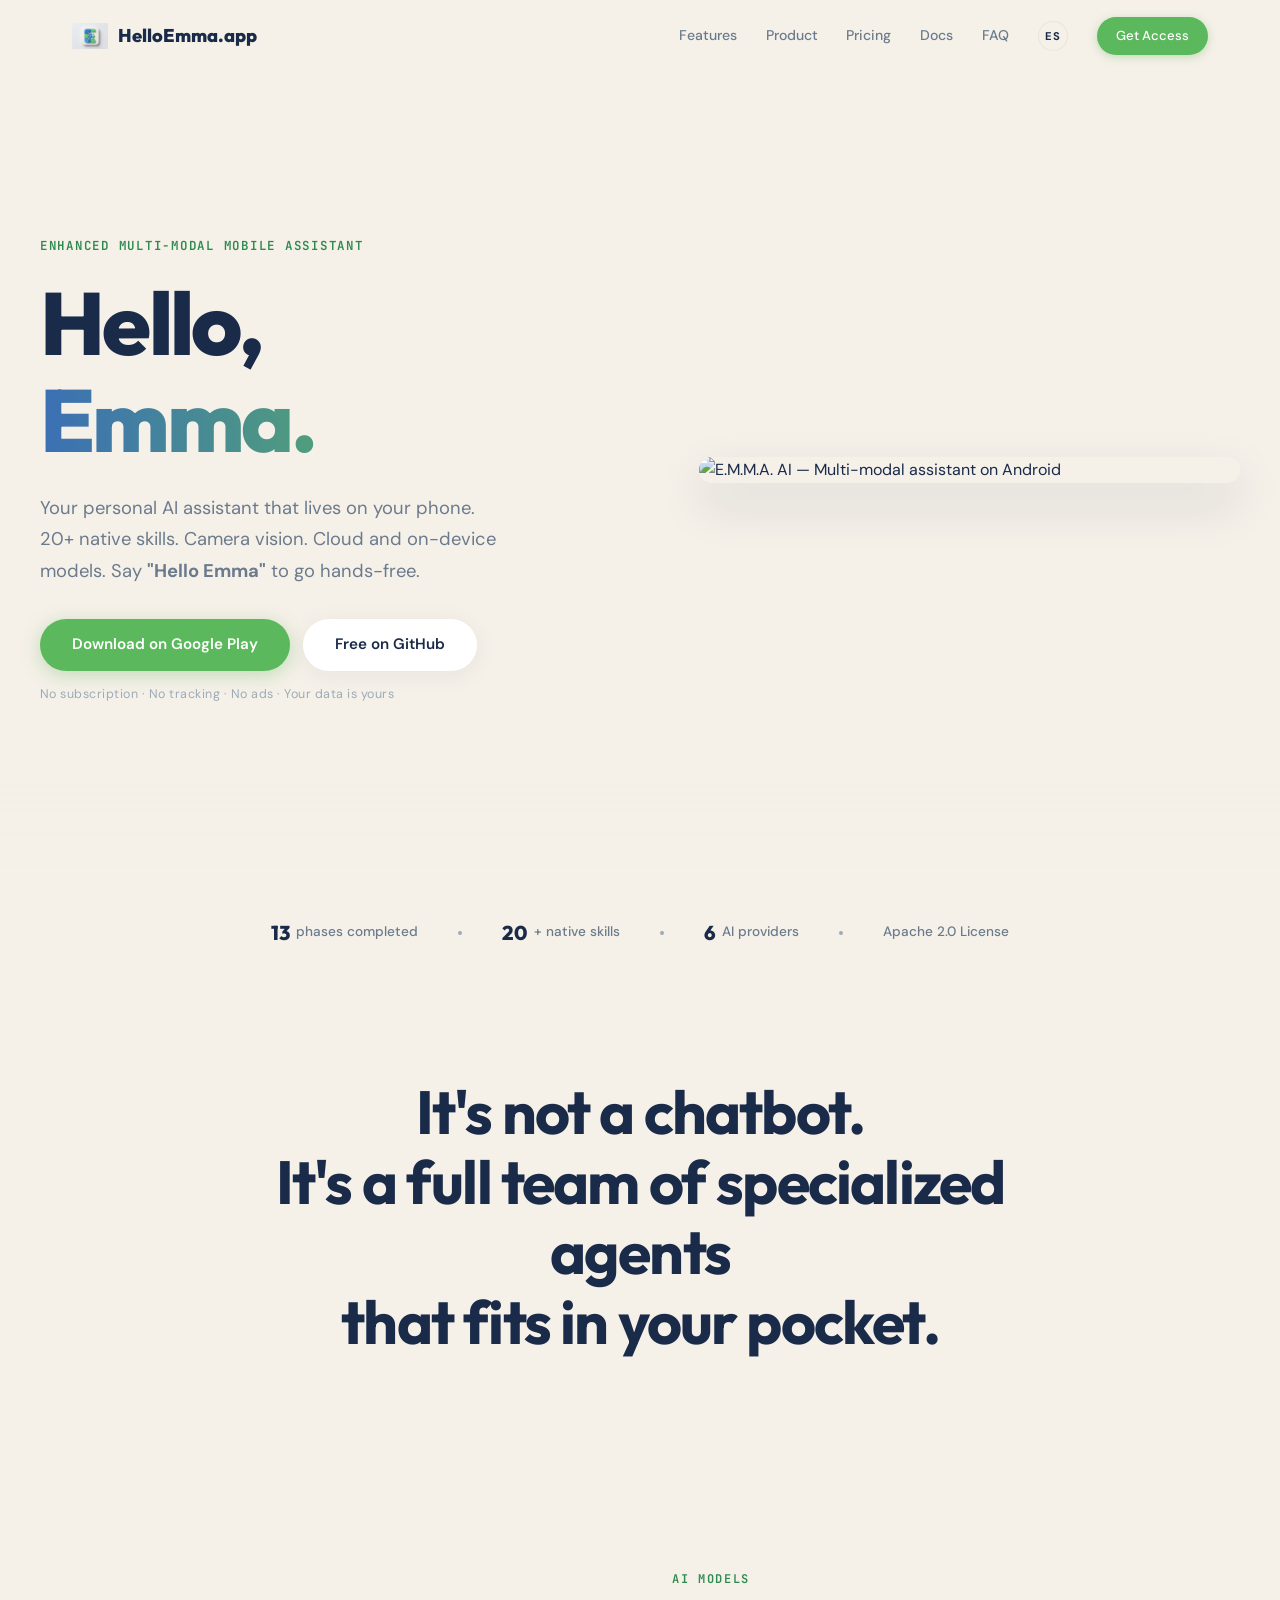
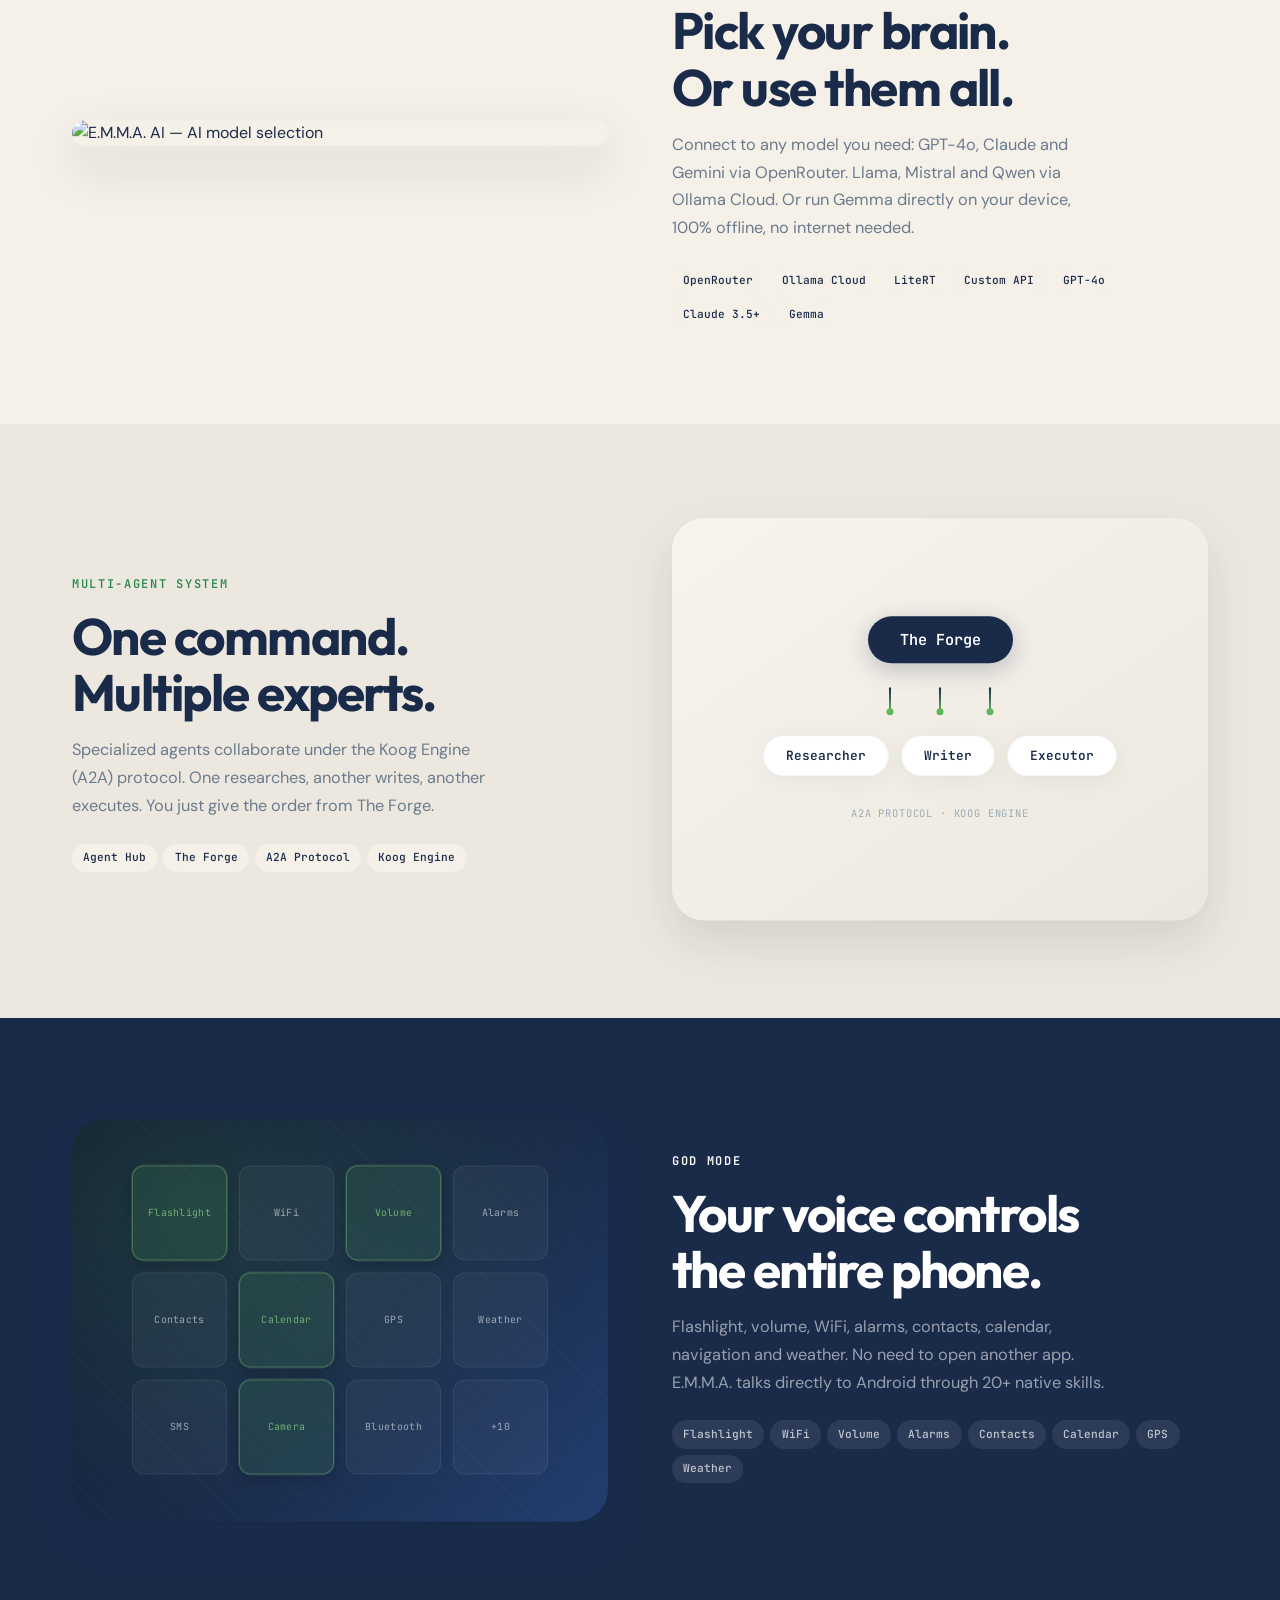
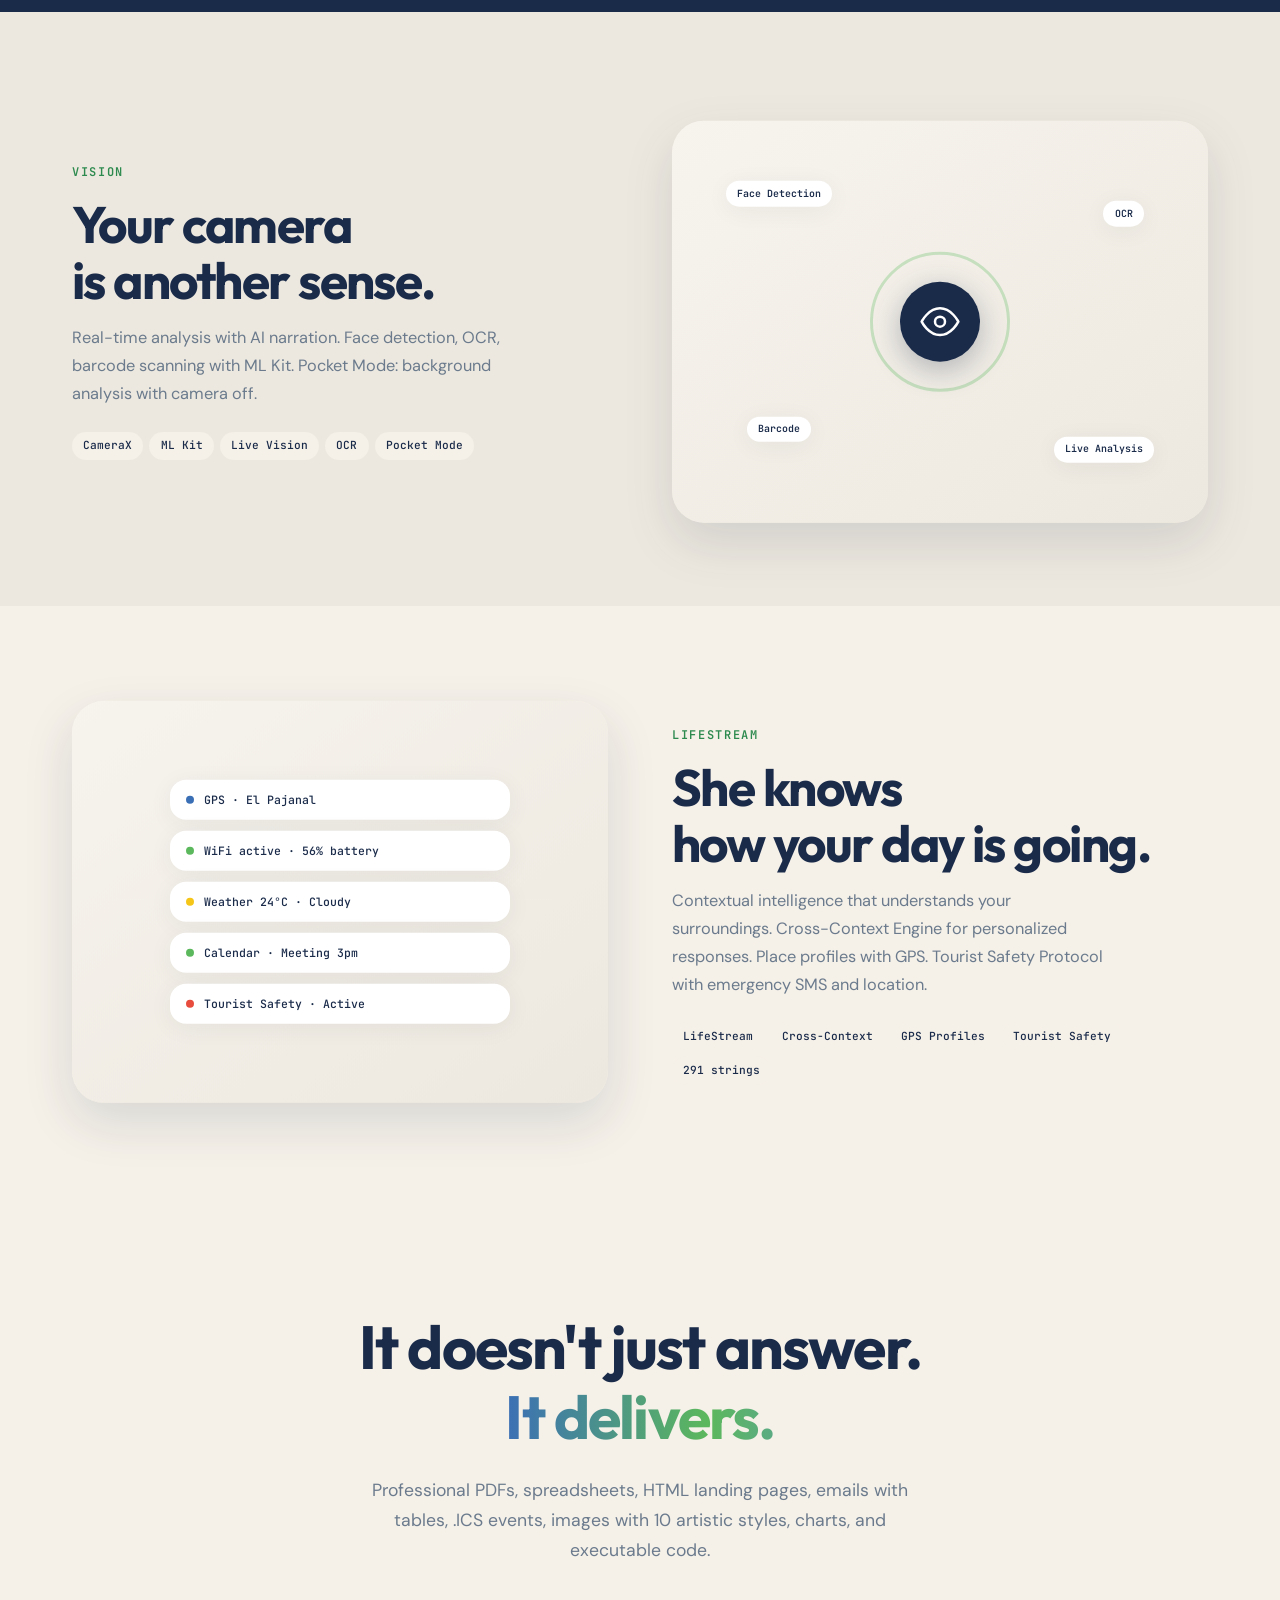
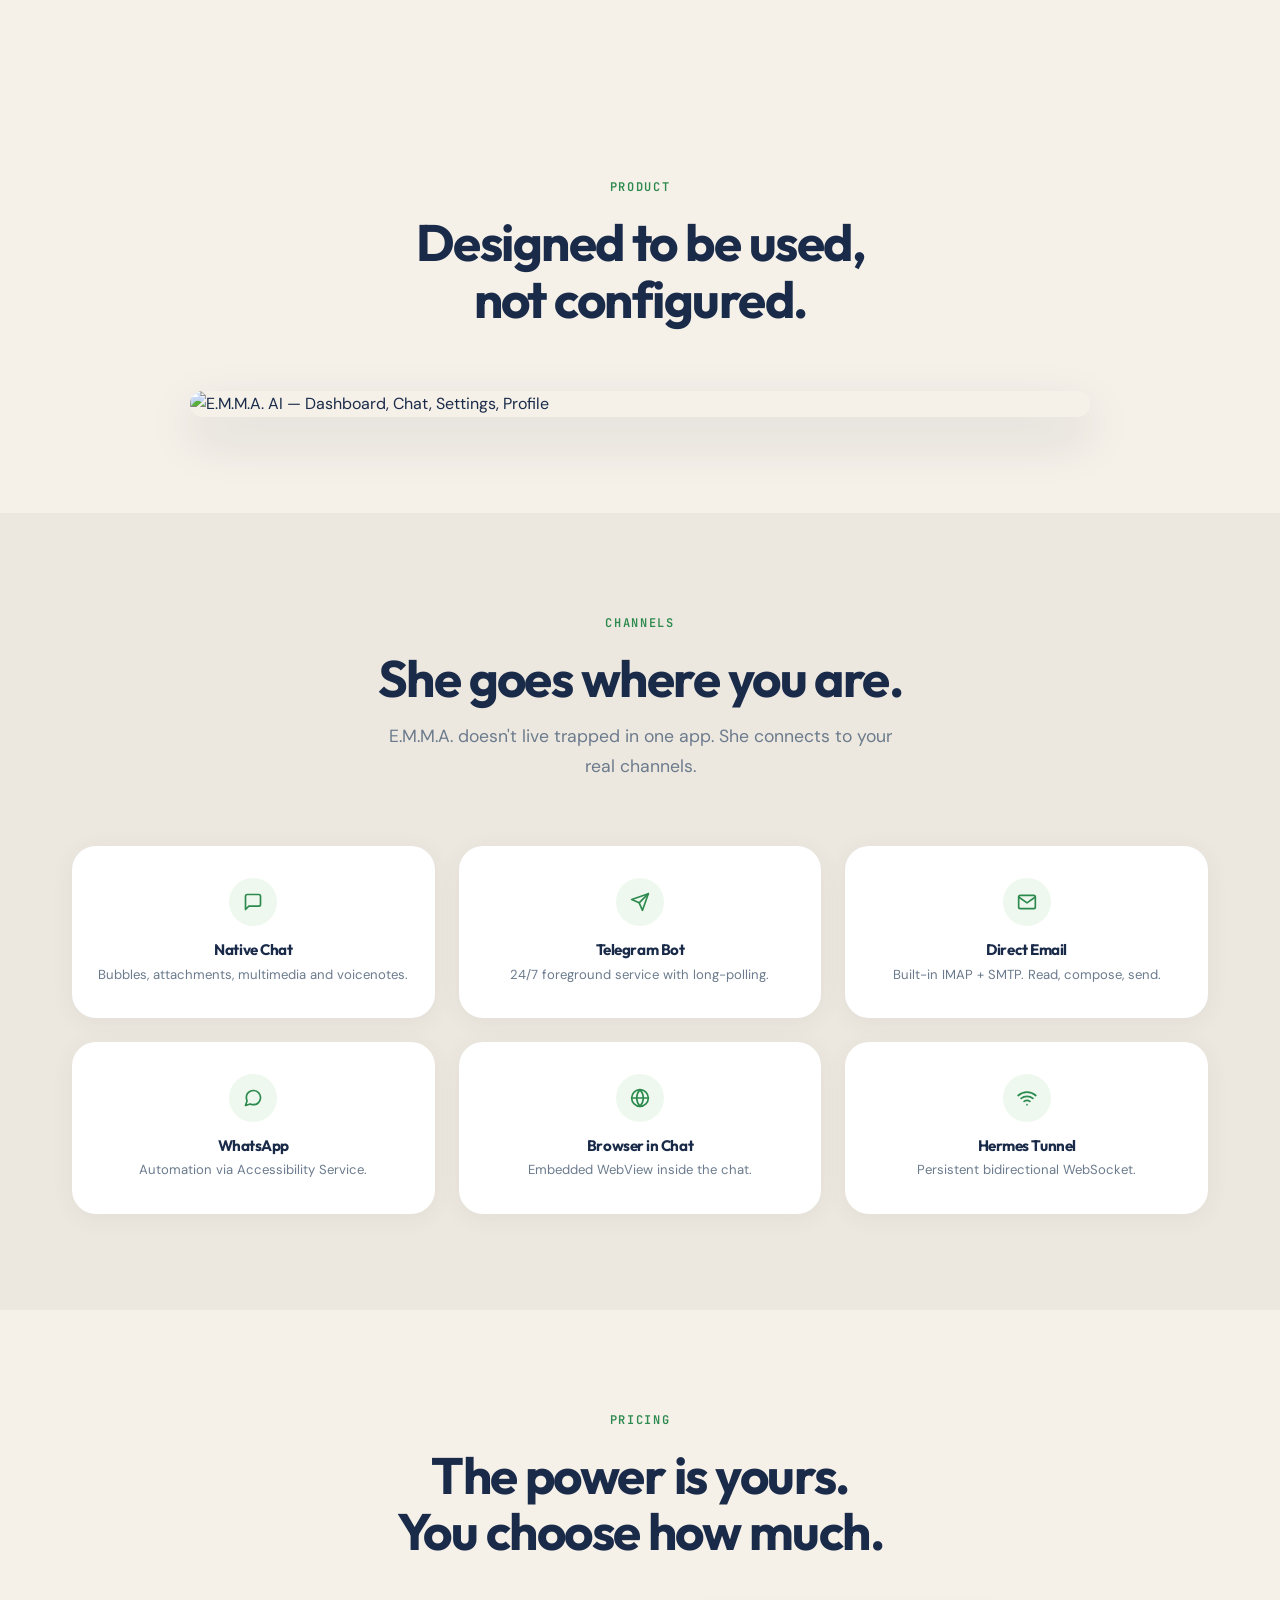
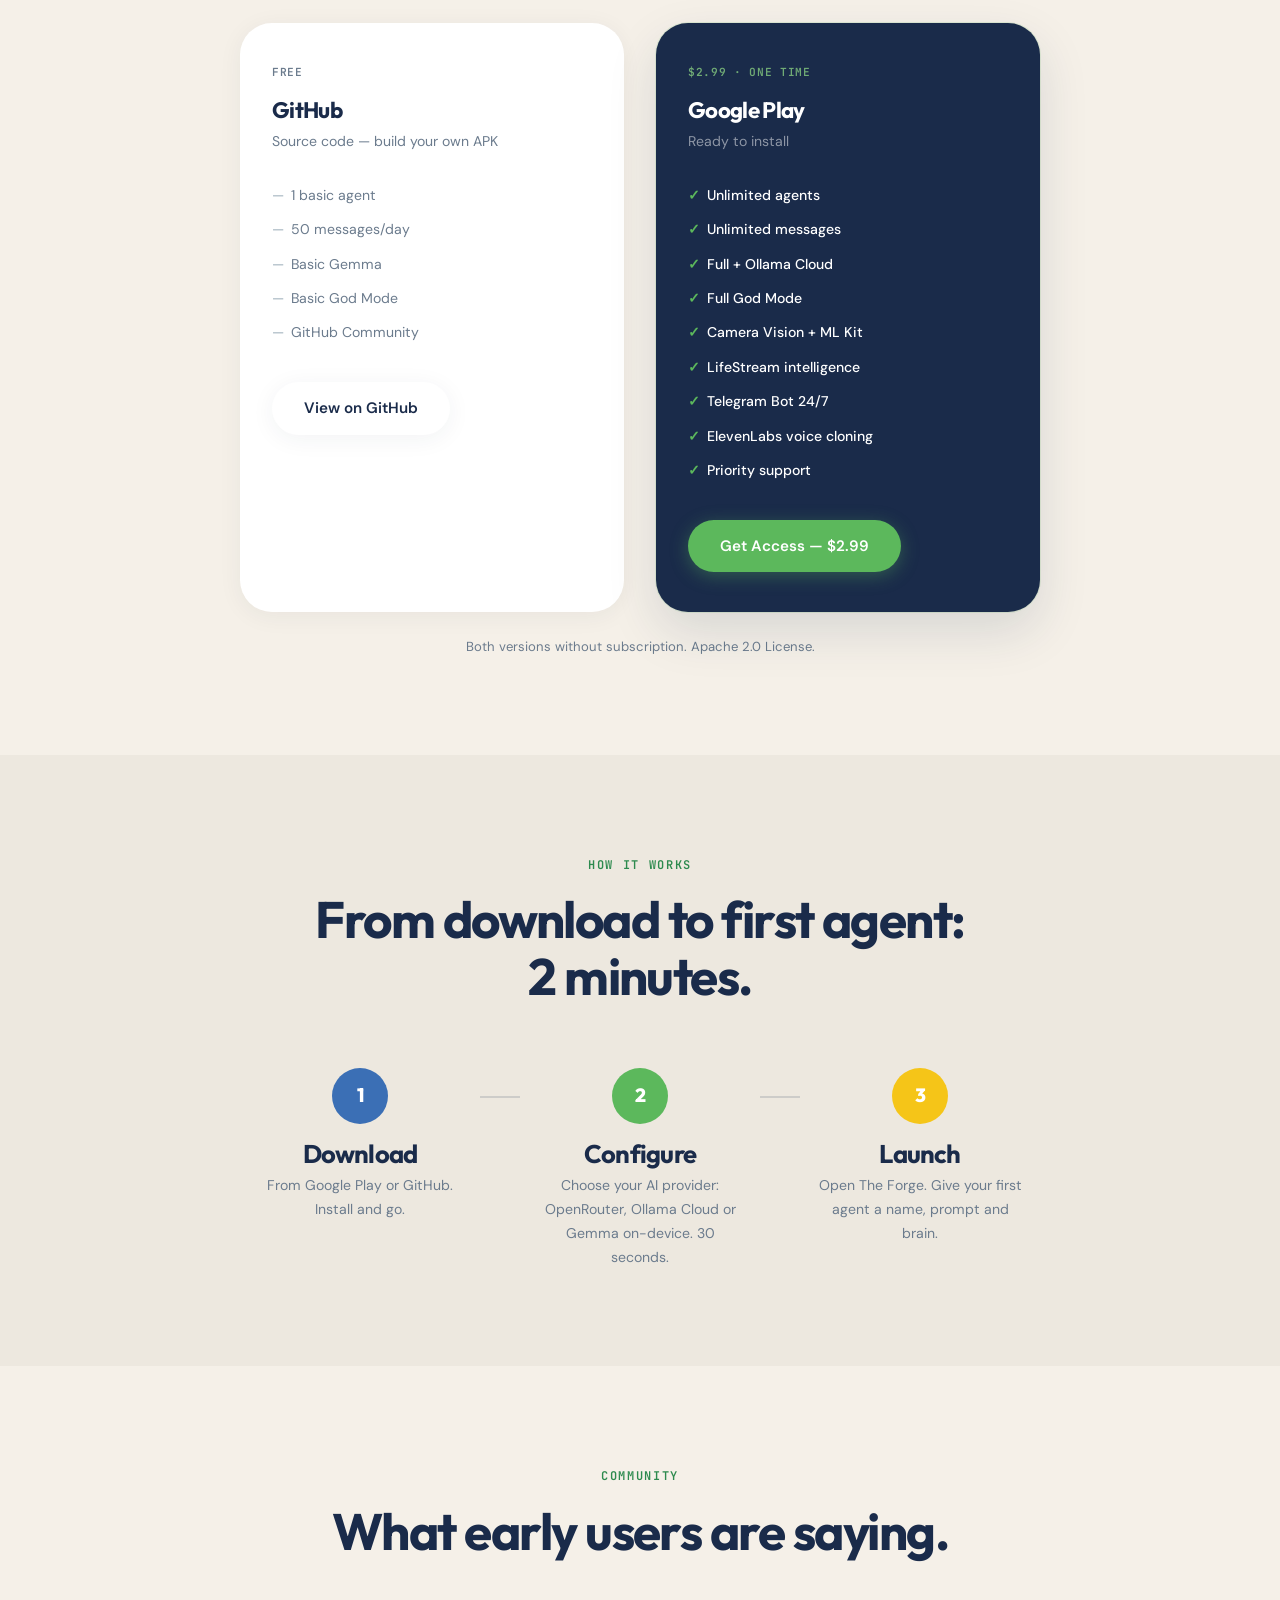
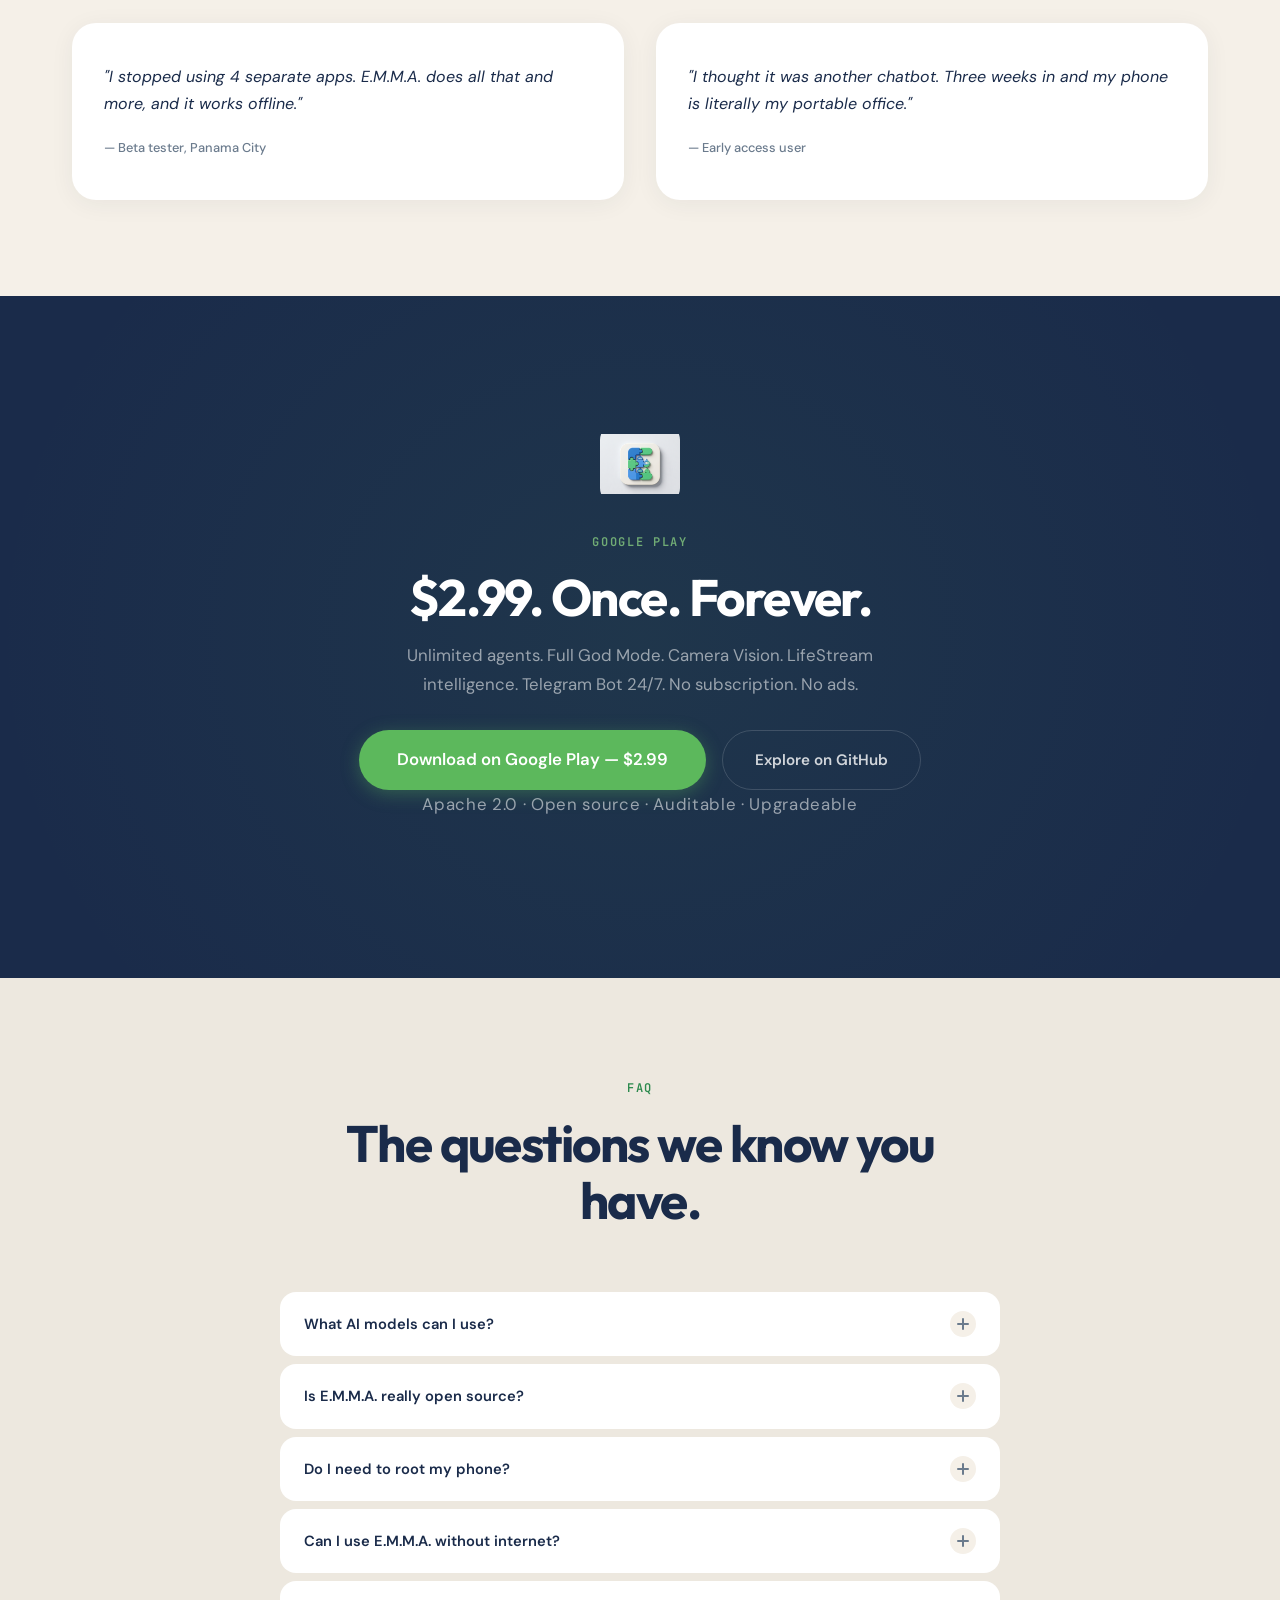
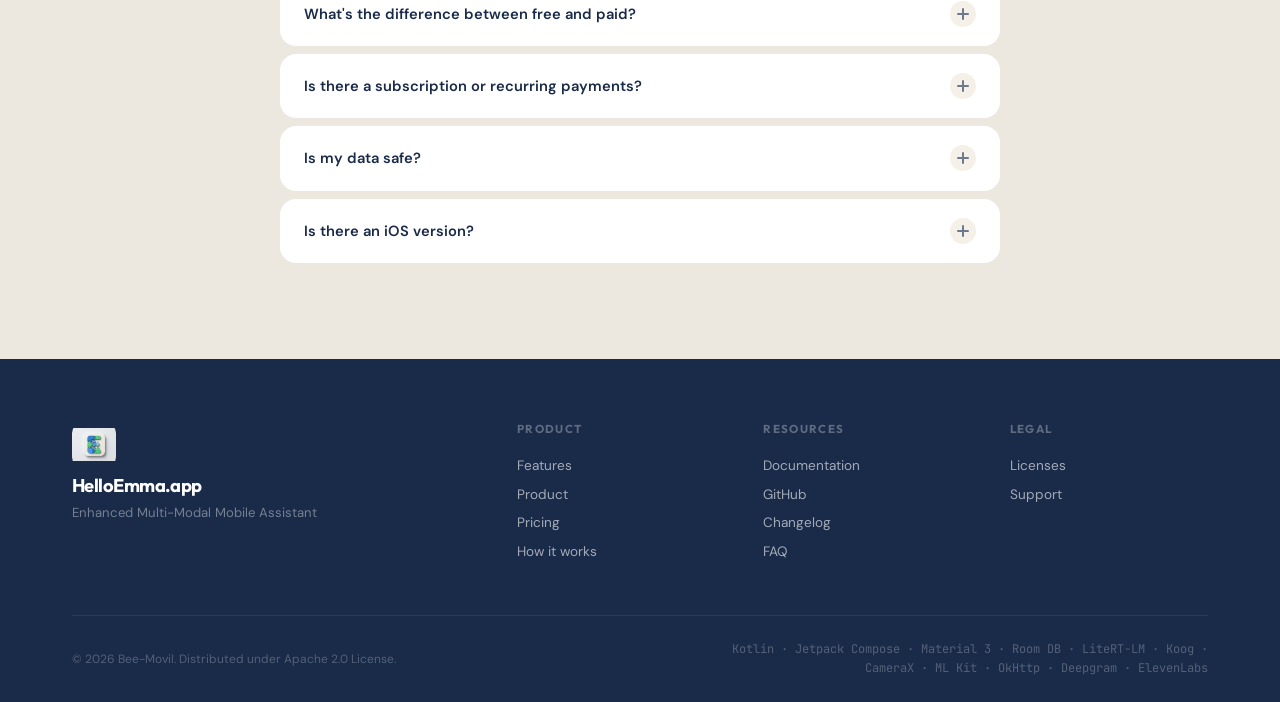
==== commit df6d90fc: "chore: remove Google Workspace references + drop unused render.yaml - Pricing card: drop "Gmail + Ca" ====
--- a/index.html
+++ b/index.html
@@ -310,7 +310,6 @@
             <li class="hl">God Mode total</li>
             <li class="hl">Vision con camara + ML Kit</li>
             <li class="hl">LifeStream contextual</li>
-            <li class="hl">Gmail + Calendar + Drive</li>
             <li class="hl">Telegram Bot 24/7</li>
             <li class="hl">ElevenLabs voice cloning</li>
             <li class="hl">Soporte prioritario</li>
@@ -378,7 +377,7 @@
         <img src="assets/emma-icon.png" class="cta-logo" alt="E.M.M.A. AI">
         <span class="eyebrow">Google Play</span>
         <h2>$2.99. Una vez. Para siempre.</h2>
-        <p>Agentes ilimitados. God Mode completo. Vision con camara. LifeStream contextual. Google Workspace. Telegram Bot 24/7. Sin suscripcion. Sin publicidad.</p>
+        <p>Agentes ilimitados. God Mode completo. Vision con camara. LifeStream contextual. Telegram Bot 24/7. Sin suscripcion. Sin publicidad.</p>
         <div class="cta-btns">
           <a href="https://play.google.com/store/apps/details?id=com.beemovil.emma" class="btn btn-primary btn-lg" target="_blank">Descargar en Google Play — $2.99</a>
           <a href="https://github.com/lumenai17-ui/E.M.M.A-AI" class="btn btn-ghost-light" target="_blank">Explorar en GitHub</a>
@@ -414,7 +413,7 @@
         </div>
         <div class="faq-item reveal">
           <button class="faq-q" aria-expanded="false">Cual es la diferencia entre la version gratis y la de pago?<span class="faq-icon"></span></button>
-          <div class="faq-a"><div class="faq-a-inner">La version GitHub ofrece 1 agente basico y 50 mensajes/dia. El Acceso Anticipado ($2.99, pago unico) desbloquea agentes ilimitados, mensajes ilimitados, God Mode completo, exportacion de archivos, Google Workspace, Telegram Bot, ElevenLabs y soporte prioritario.</div></div>
+          <div class="faq-a"><div class="faq-a-inner">La version GitHub ofrece 1 agente basico y 50 mensajes/dia. El Acceso Anticipado ($2.99, pago unico) desbloquea agentes ilimitados, mensajes ilimitados, God Mode completo, exportacion de archivos, Telegram Bot, ElevenLabs y soporte prioritario.</div></div>
         </div>
         <div class="faq-item reveal">
           <button class="faq-q" aria-expanded="false">Hay plan de suscripcion o pagos recurrentes?<span class="faq-icon"></span></button>
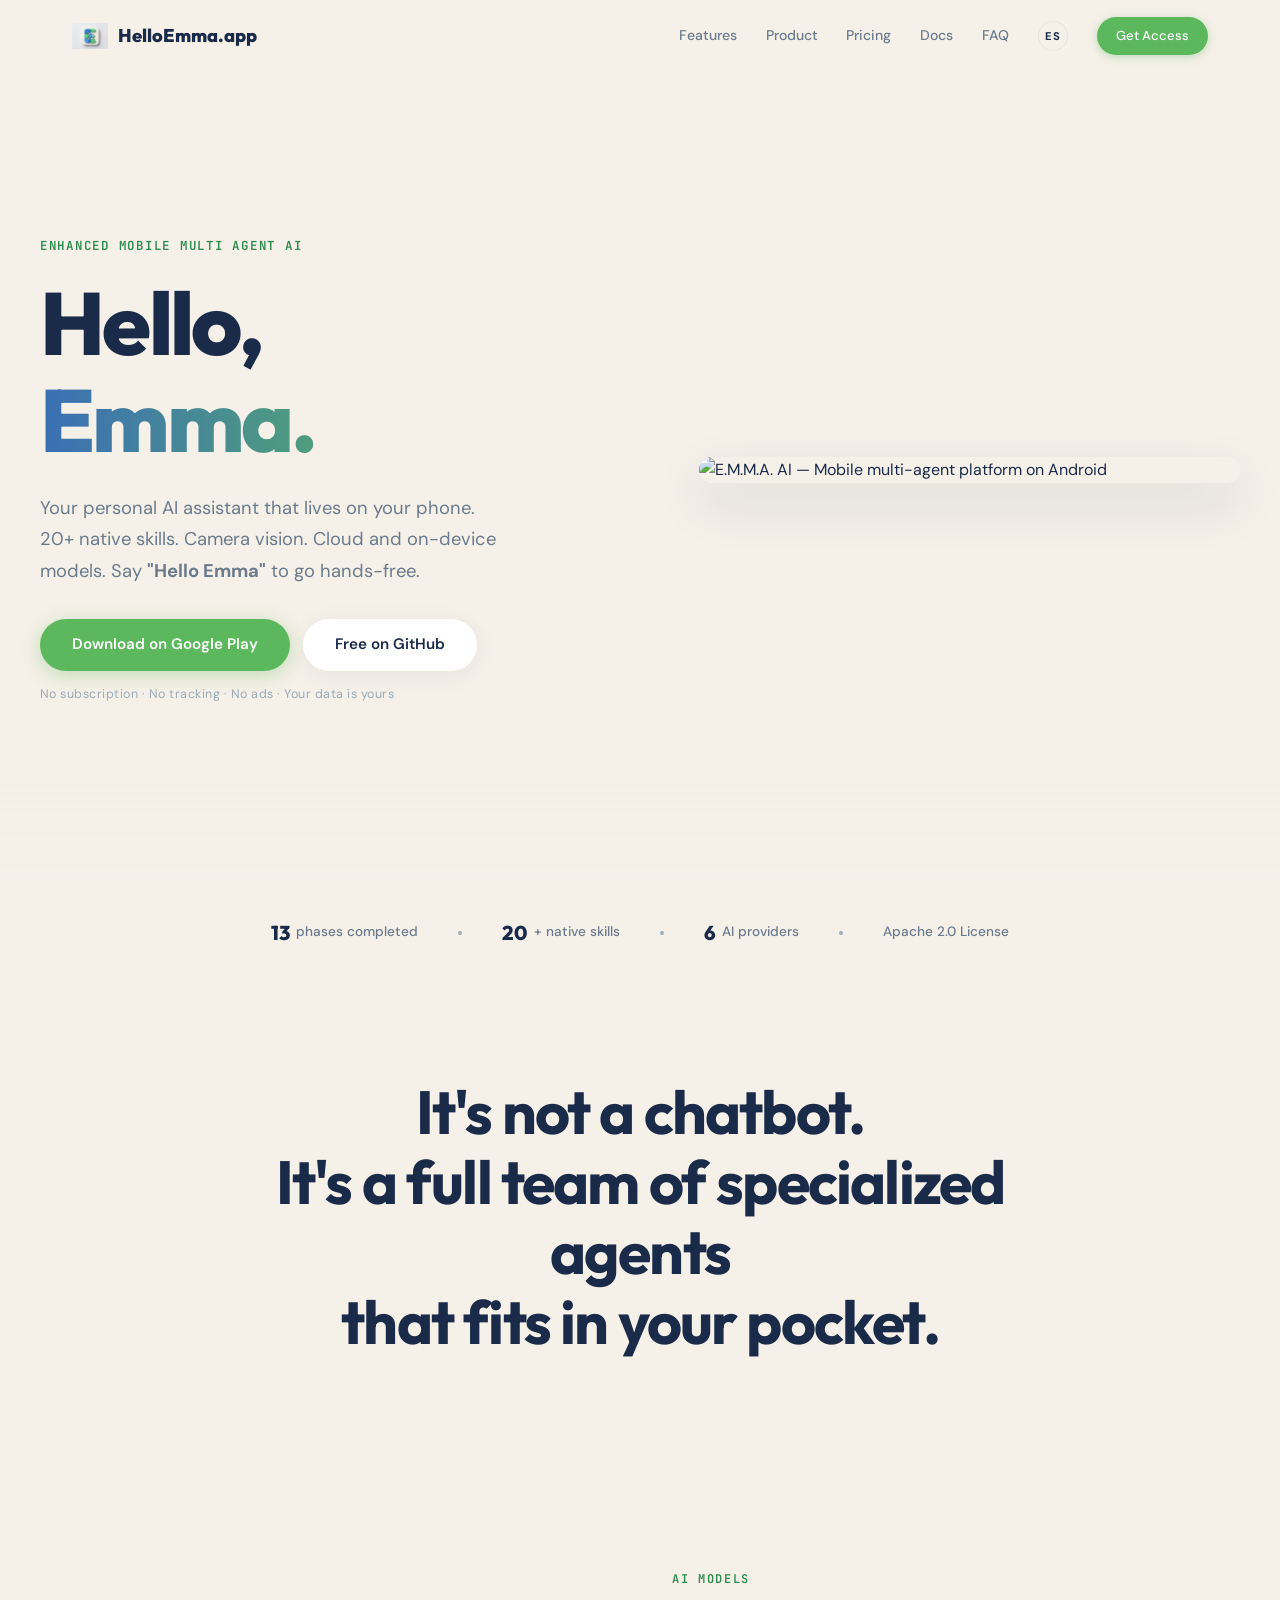
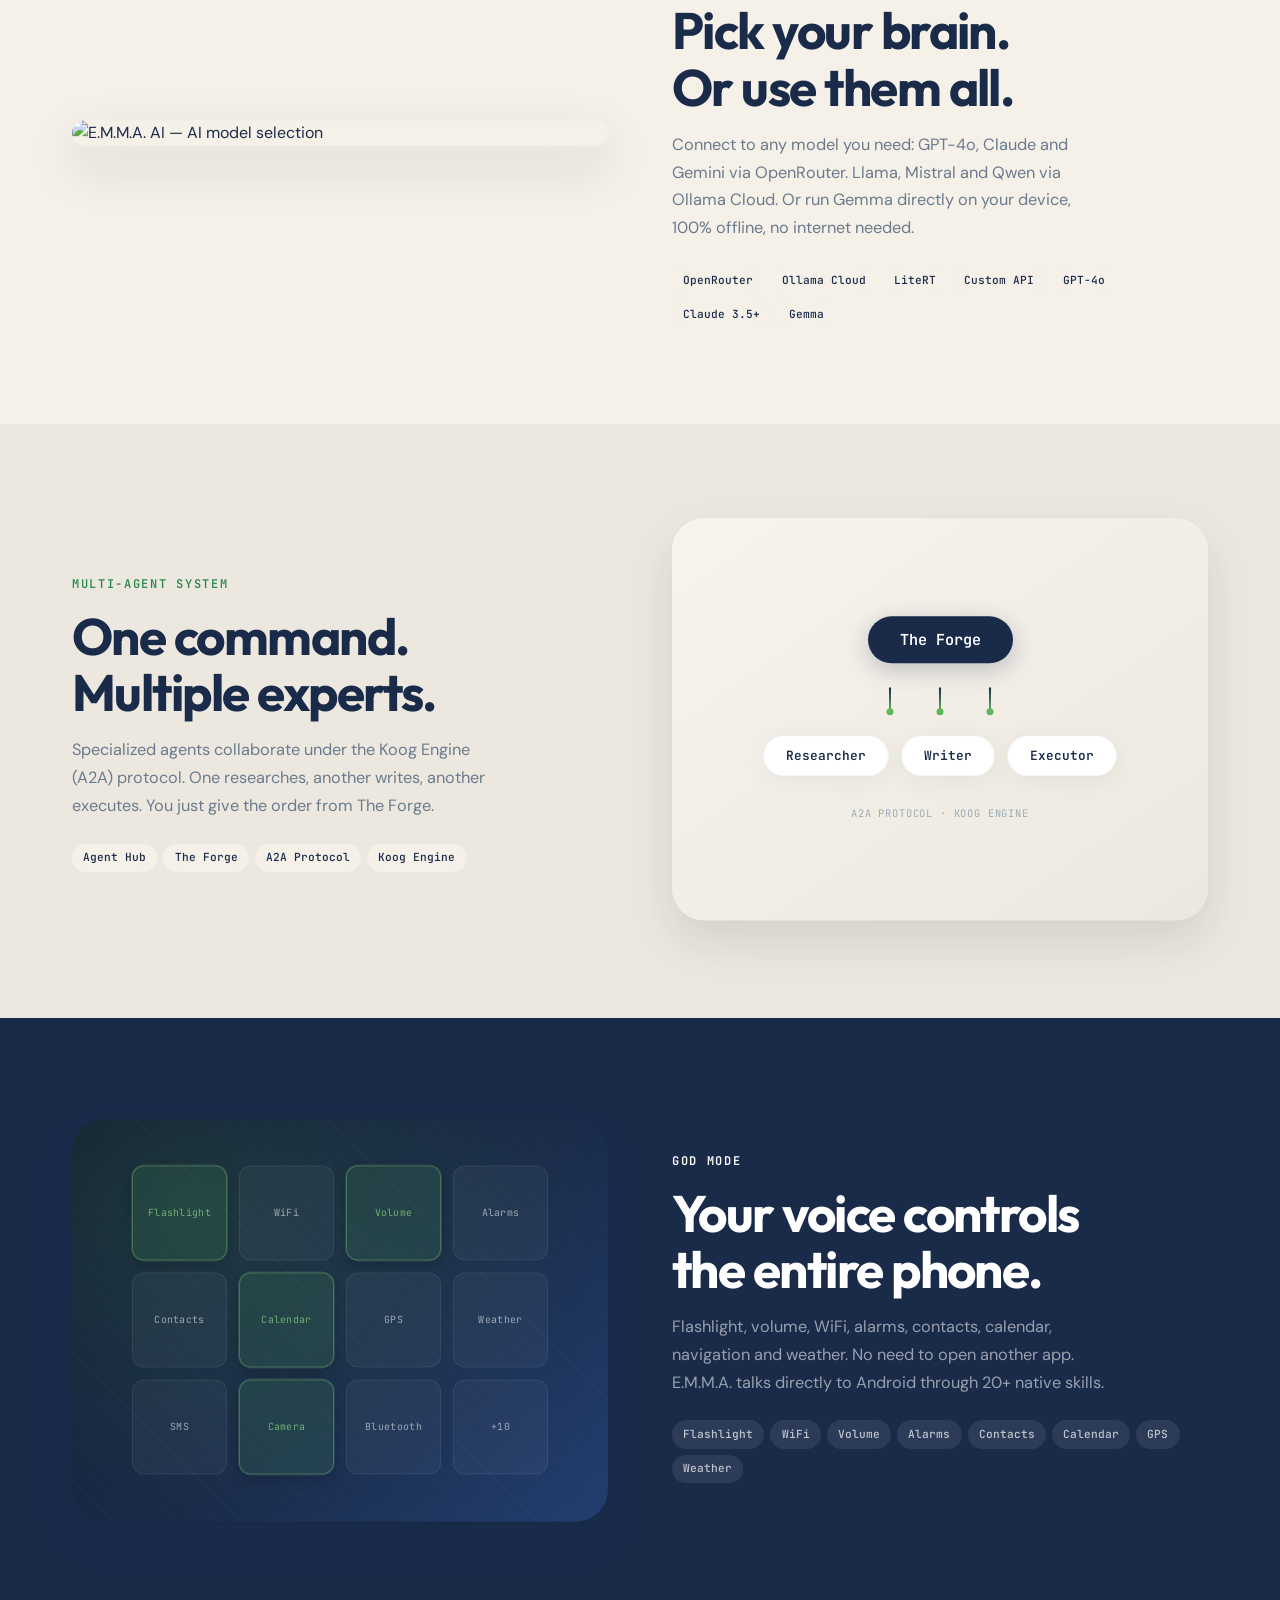
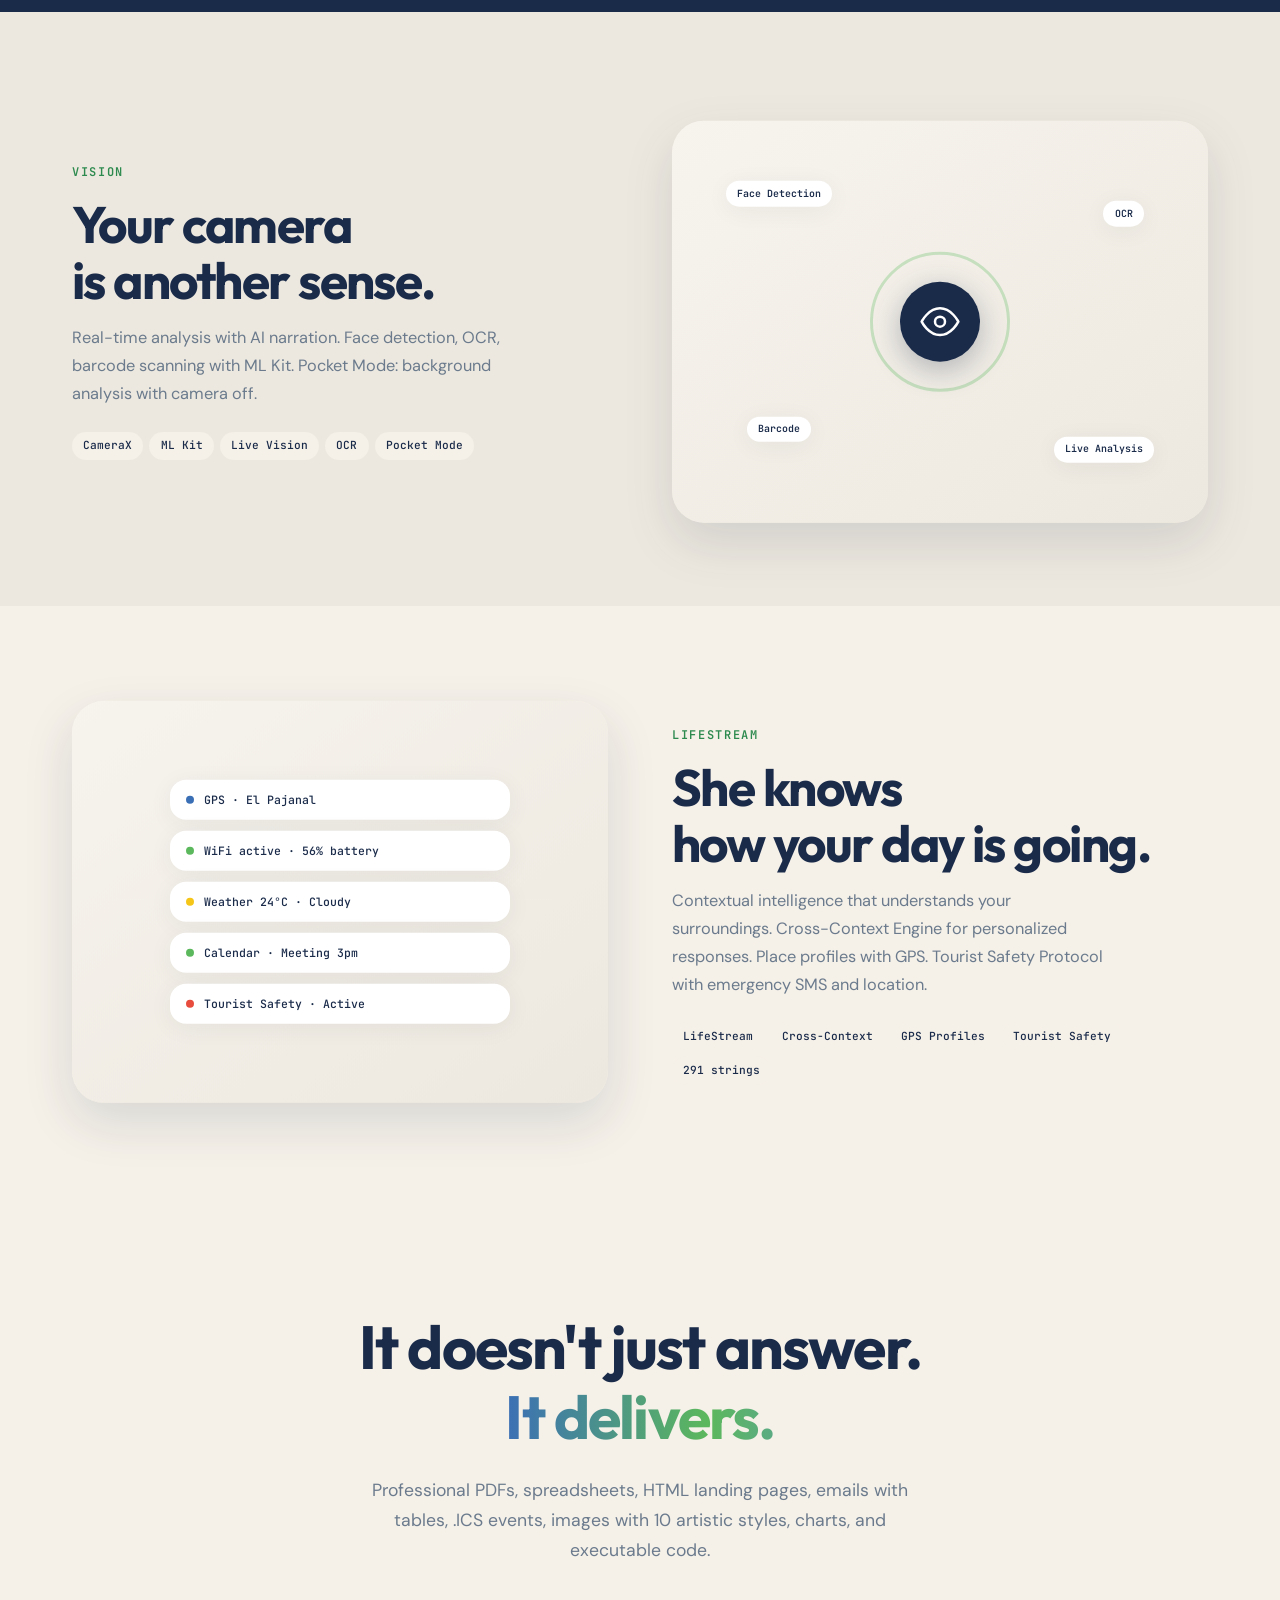
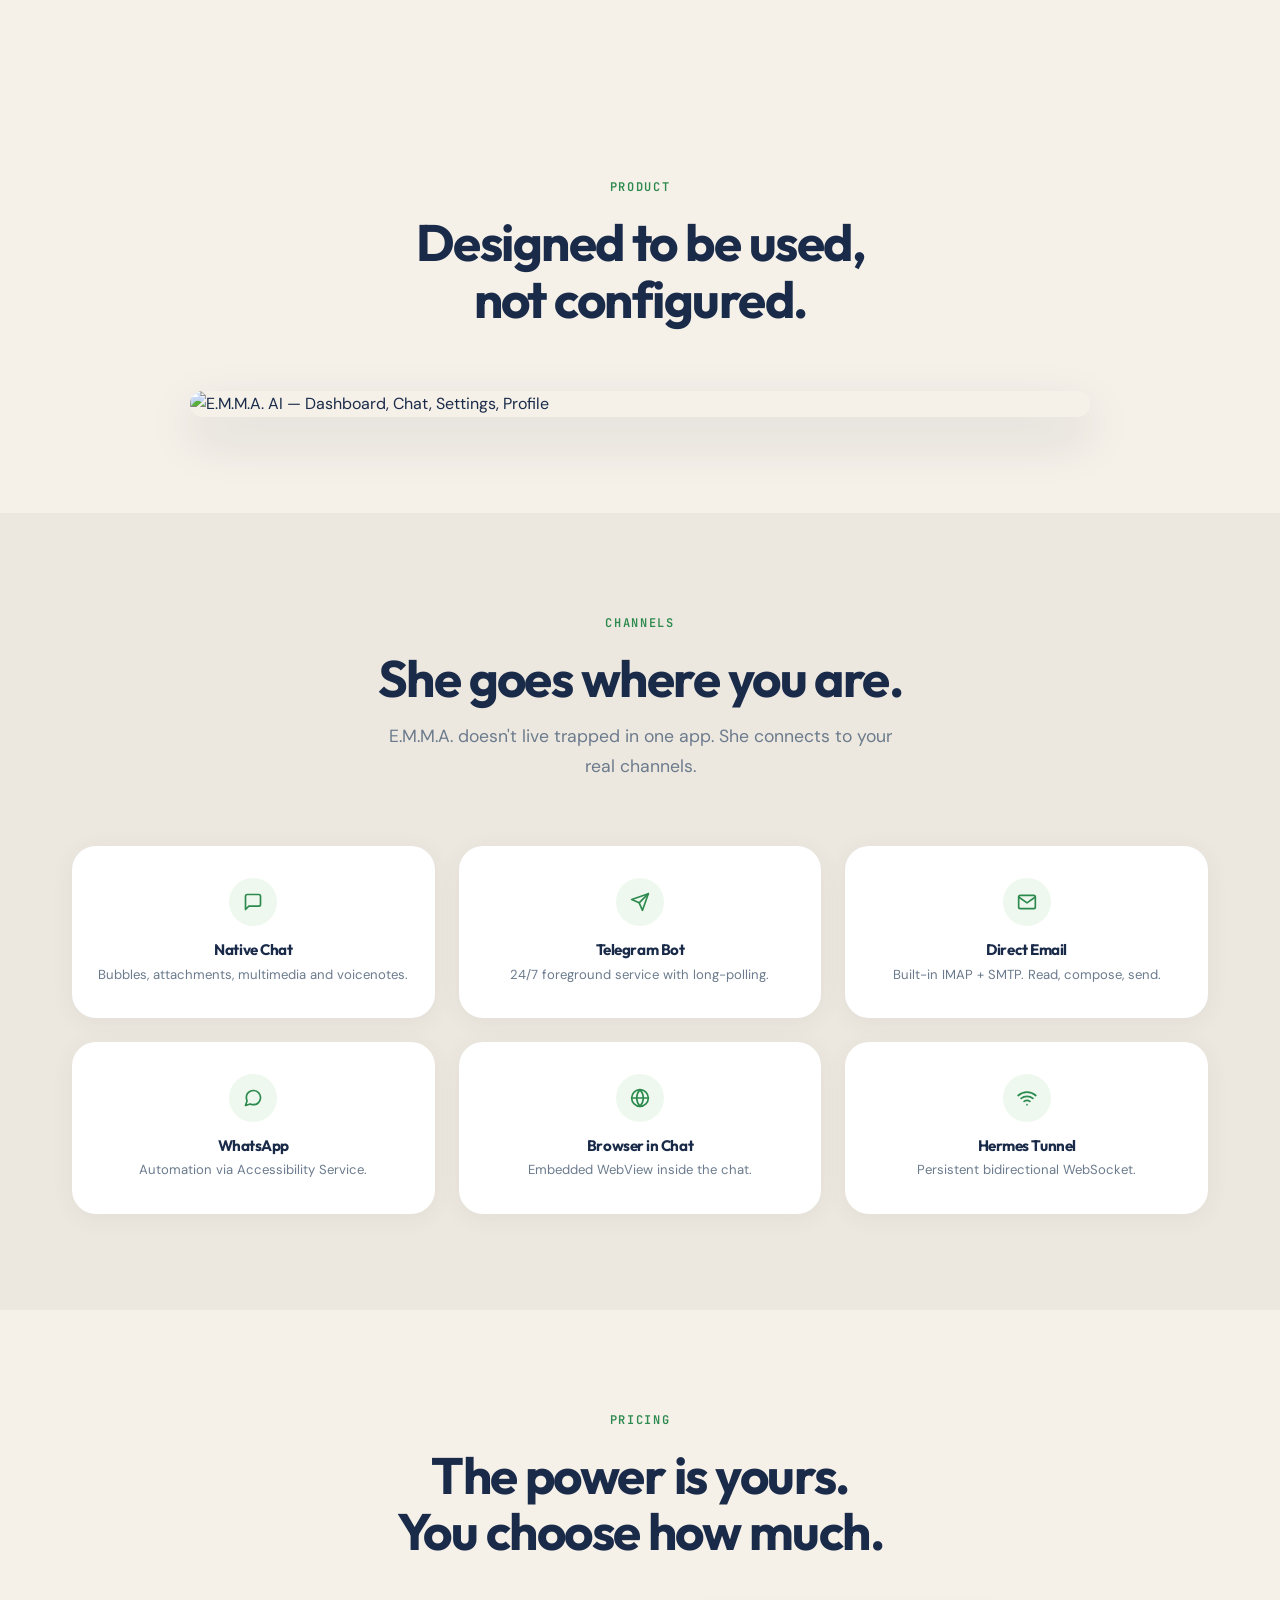
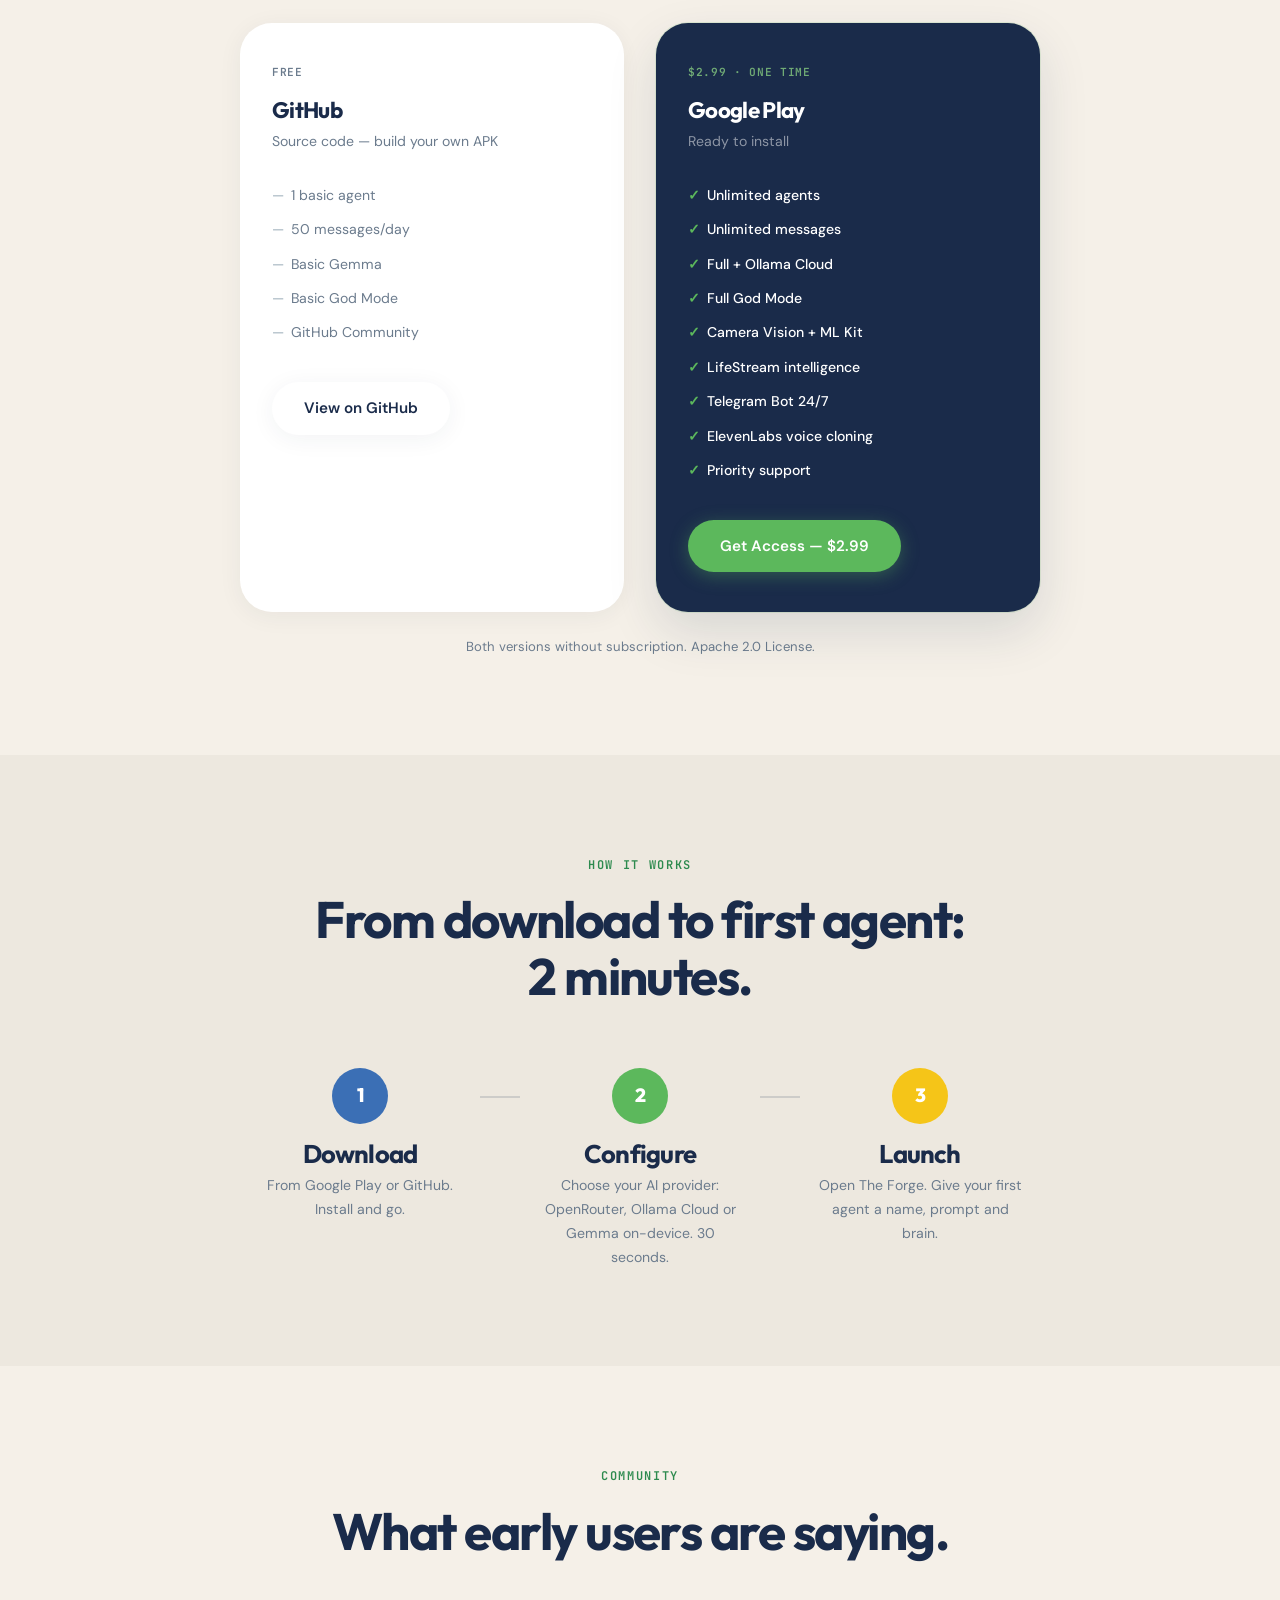
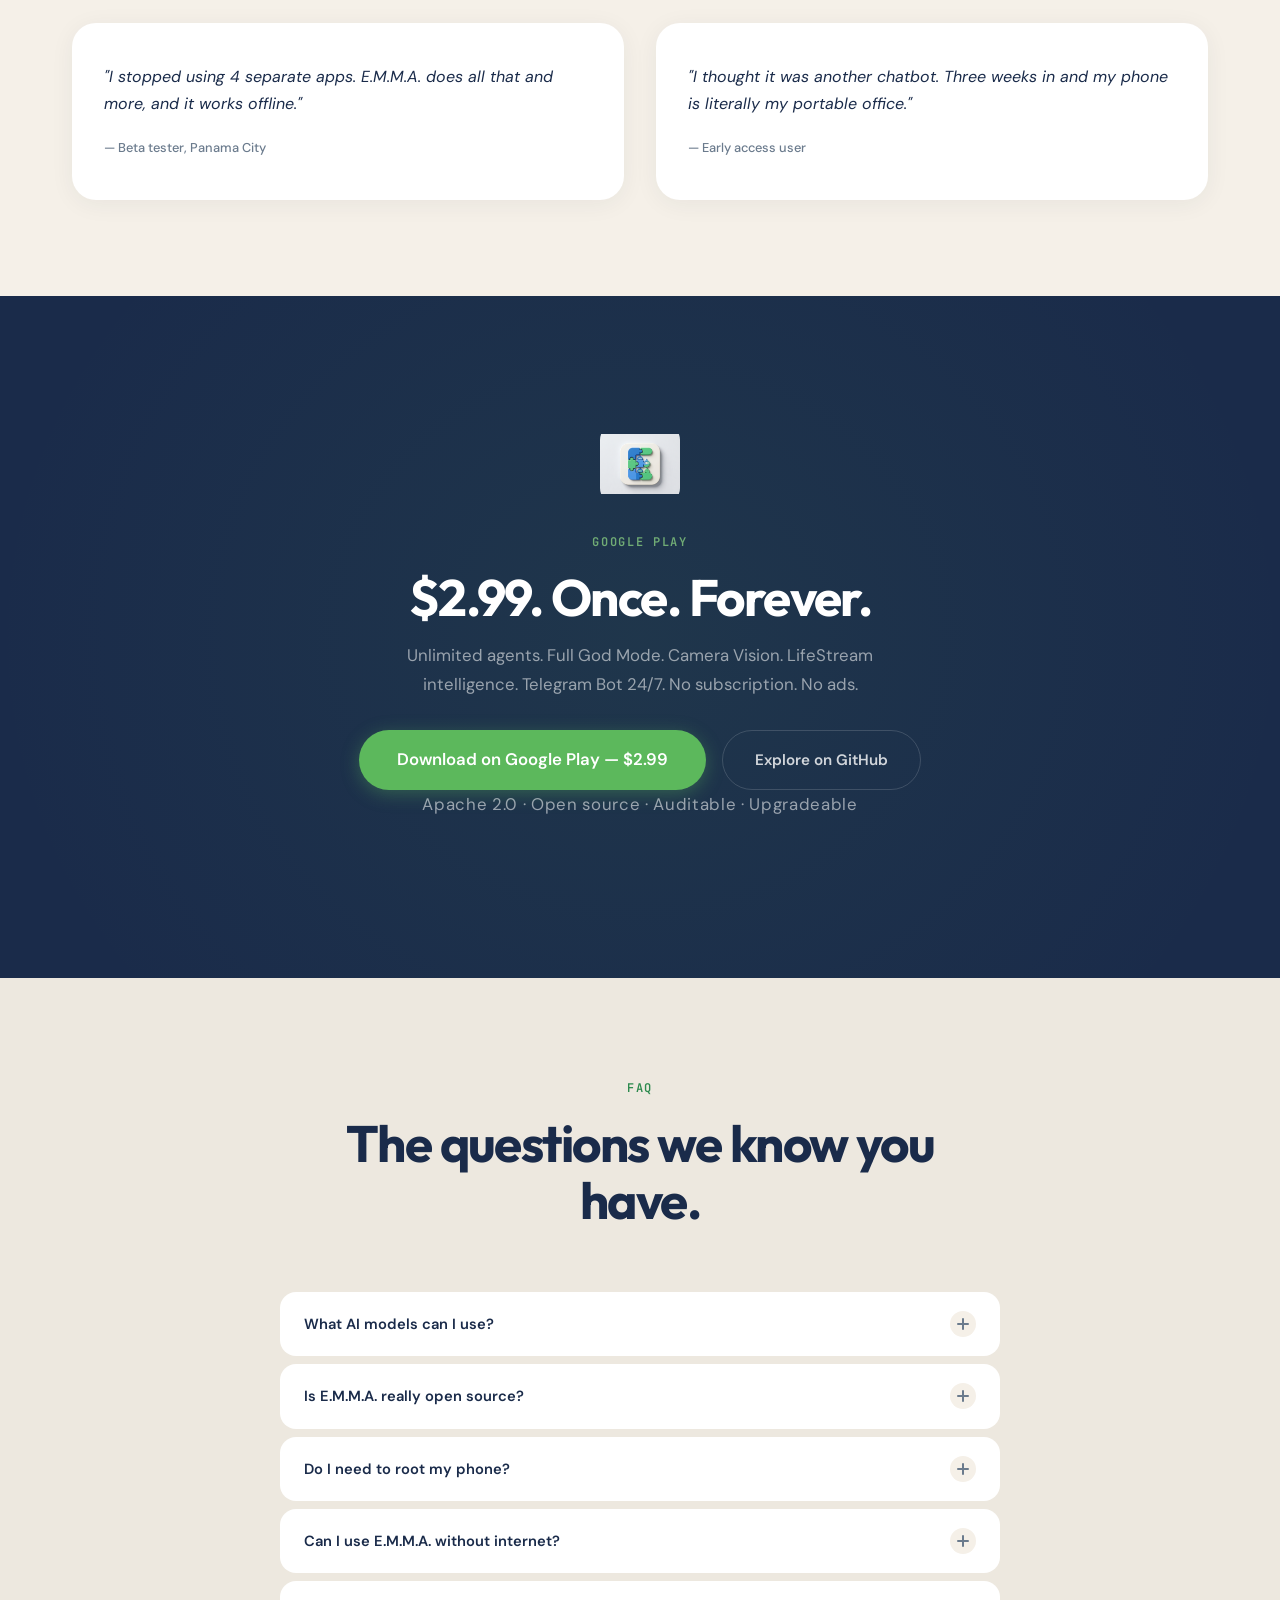
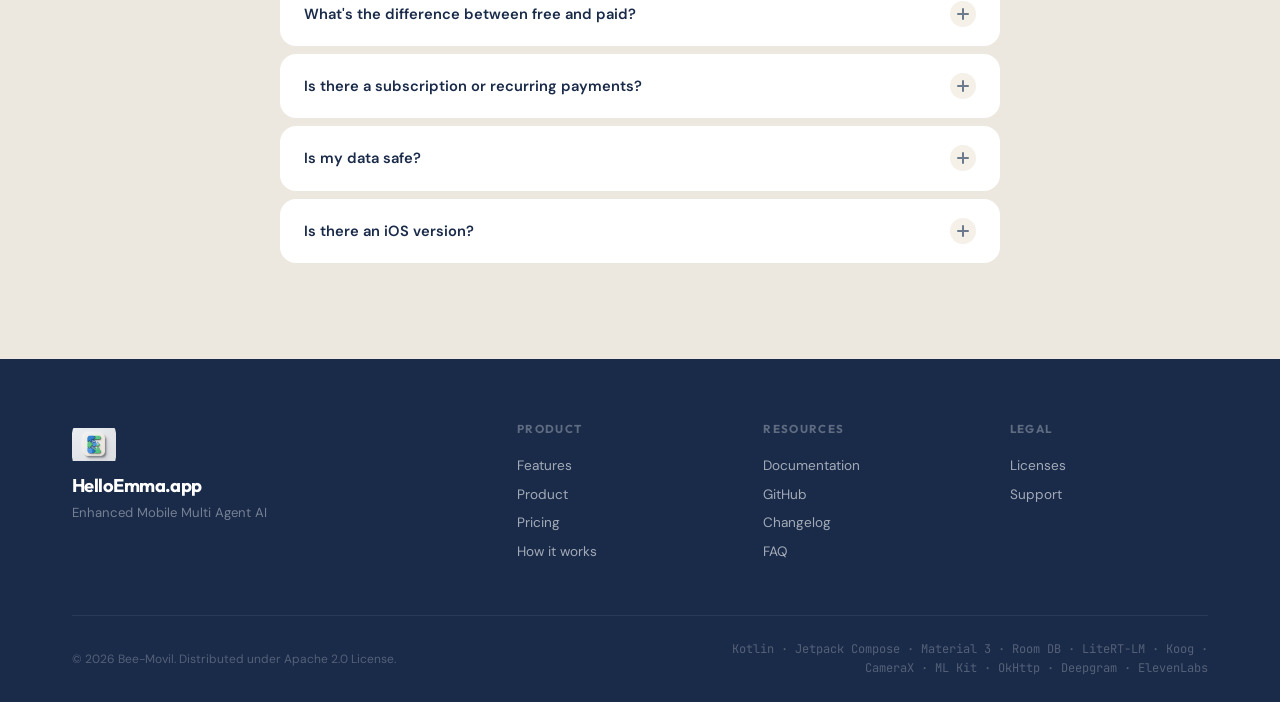
==== commit c4517460: "fix: restore correct E.M.M.A. acronym — Enhanced Mobile Multi Agent AI Site was using "Enhanced Mult" ====
--- a/index.html
+++ b/index.html
@@ -3,8 +3,8 @@
 <head>
   <meta charset="UTF-8">
   <meta name="viewport" content="width=device-width, initial-scale=1.0">
-  <title>HelloEmma.app — Enhanced Multi-Modal Mobile Assistant</title>
-  <meta name="description" content="E.M.M.A. AI transforma tu Android en un asistente de IA multi-modal con 20+ habilidades nativas, vision por camara, LifeStream contextual y privacidad total.">
+  <title>HelloEmma.app — Enhanced Mobile Multi Agent AI</title>
+  <meta name="description" content="E.M.M.A. AI transforma tu Android en un asistente multi-agente con 20+ habilidades nativas, vision por camara, LifeStream contextual y privacidad total.">
   <meta name="theme-color" content="#F5F0E8">
   <link rel="icon" type="image/png" href="assets/favicon.png">
   <link rel="preconnect" href="https://fonts.googleapis.com">
@@ -40,7 +40,7 @@
   <section class="hero" id="hero">
     <div class="hero-inner">
       <div class="hero-text">
-        <p class="hero-eyebrow anim-up d1">Enhanced Multi-Modal Mobile Assistant</p>
+        <p class="hero-eyebrow anim-up d1">Enhanced Mobile Multi Agent AI</p>
         <h1 class="anim-up d2">
           <span class="hero-line">Hello,</span>
           <span class="hero-line text-shine">Emma.</span>
@@ -438,7 +438,7 @@
         <div class="footer-brand">
           <img src="assets/emma-icon.png" alt="" class="footer-logo">
           <h3>HelloEmma.app</h3>
-          <p>Enhanced Multi-Modal Mobile Assistant</p>
+          <p>Enhanced Mobile Multi Agent AI</p>
         </div>
         <div class="footer-col">
           <h4>Producto</h4>
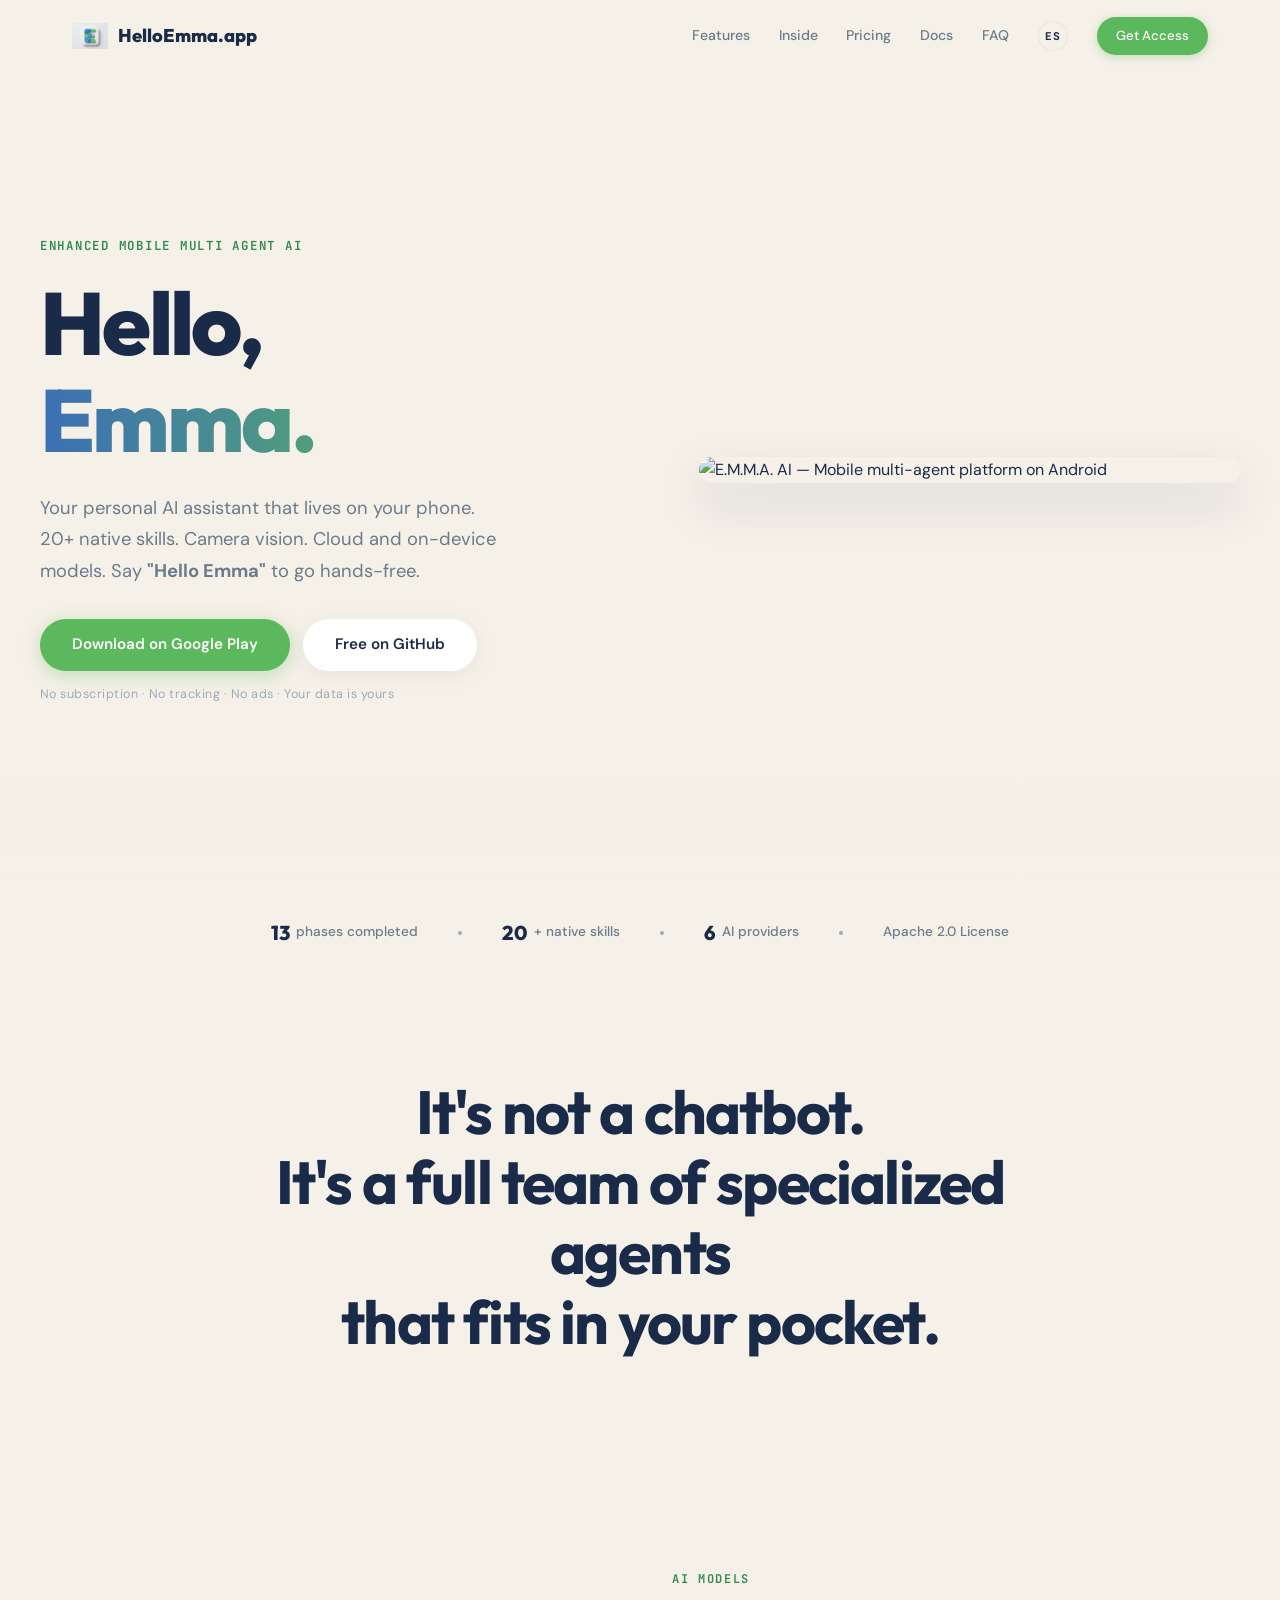
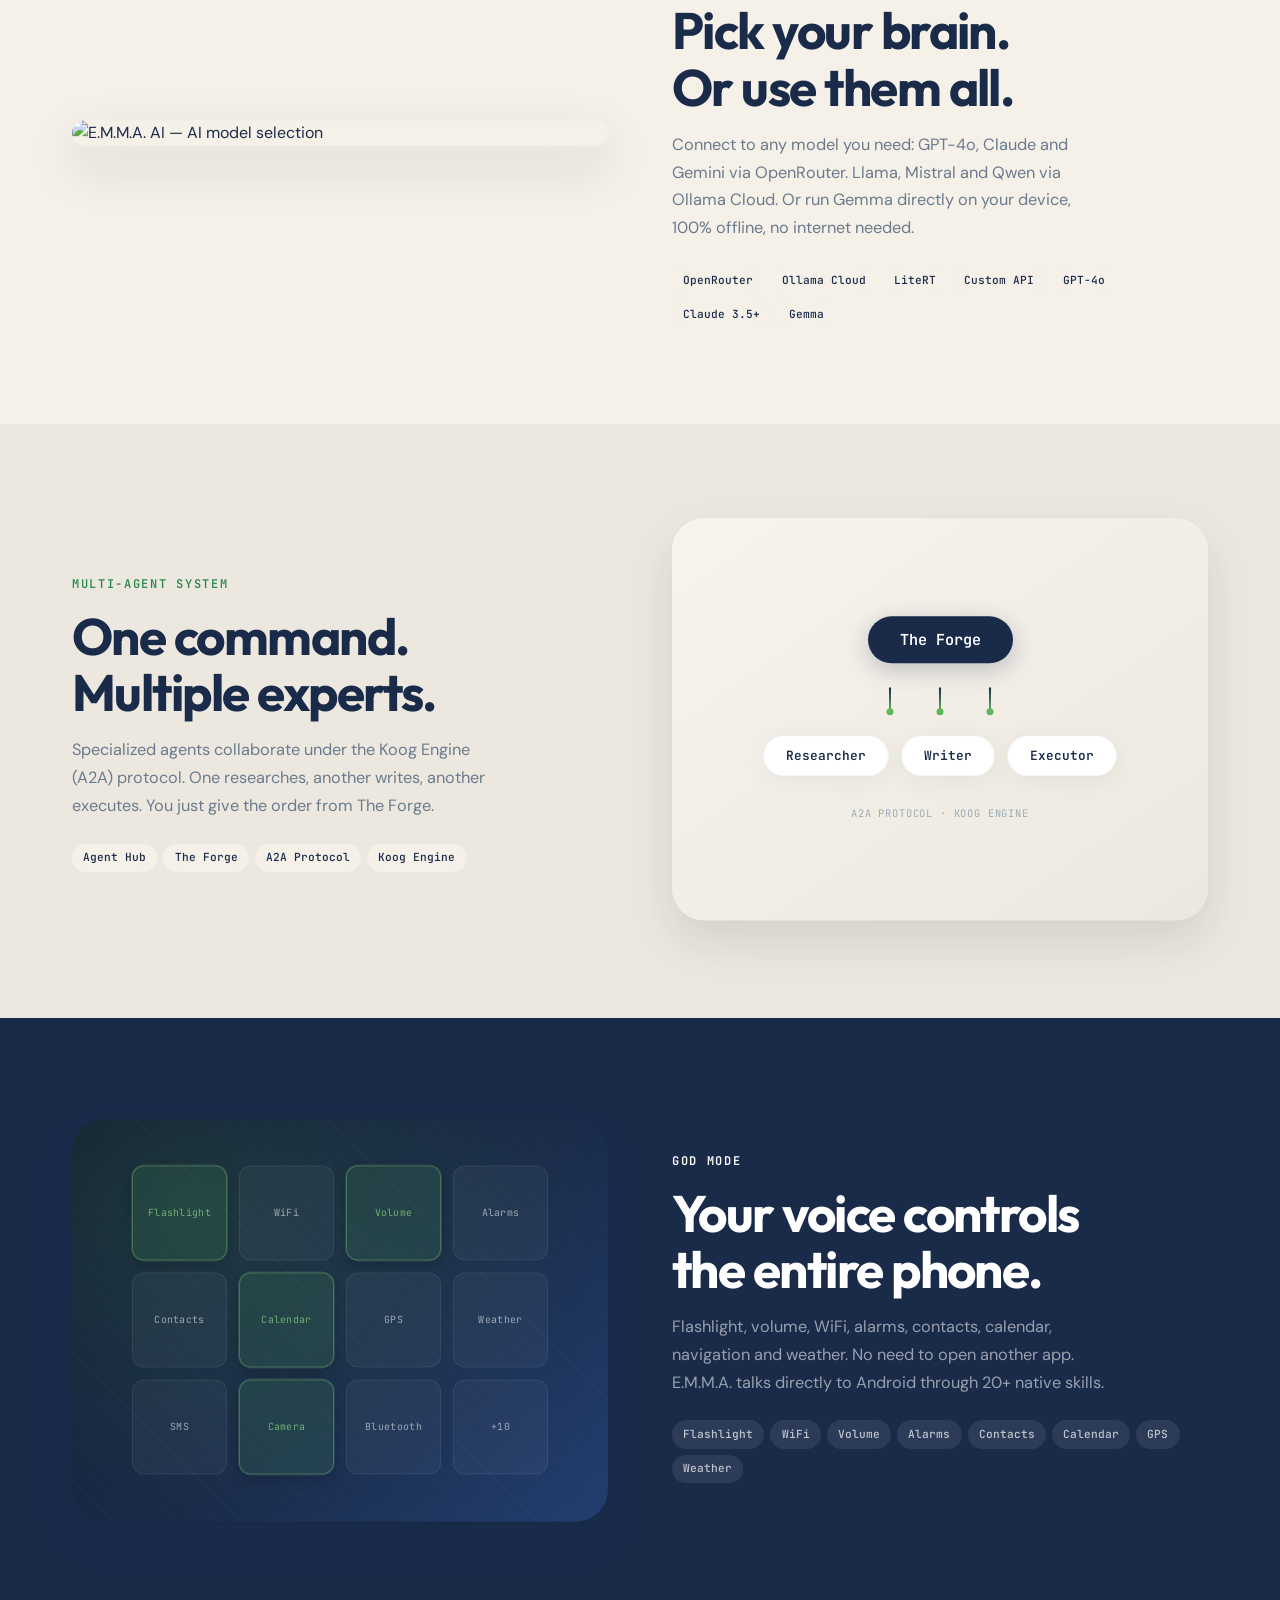
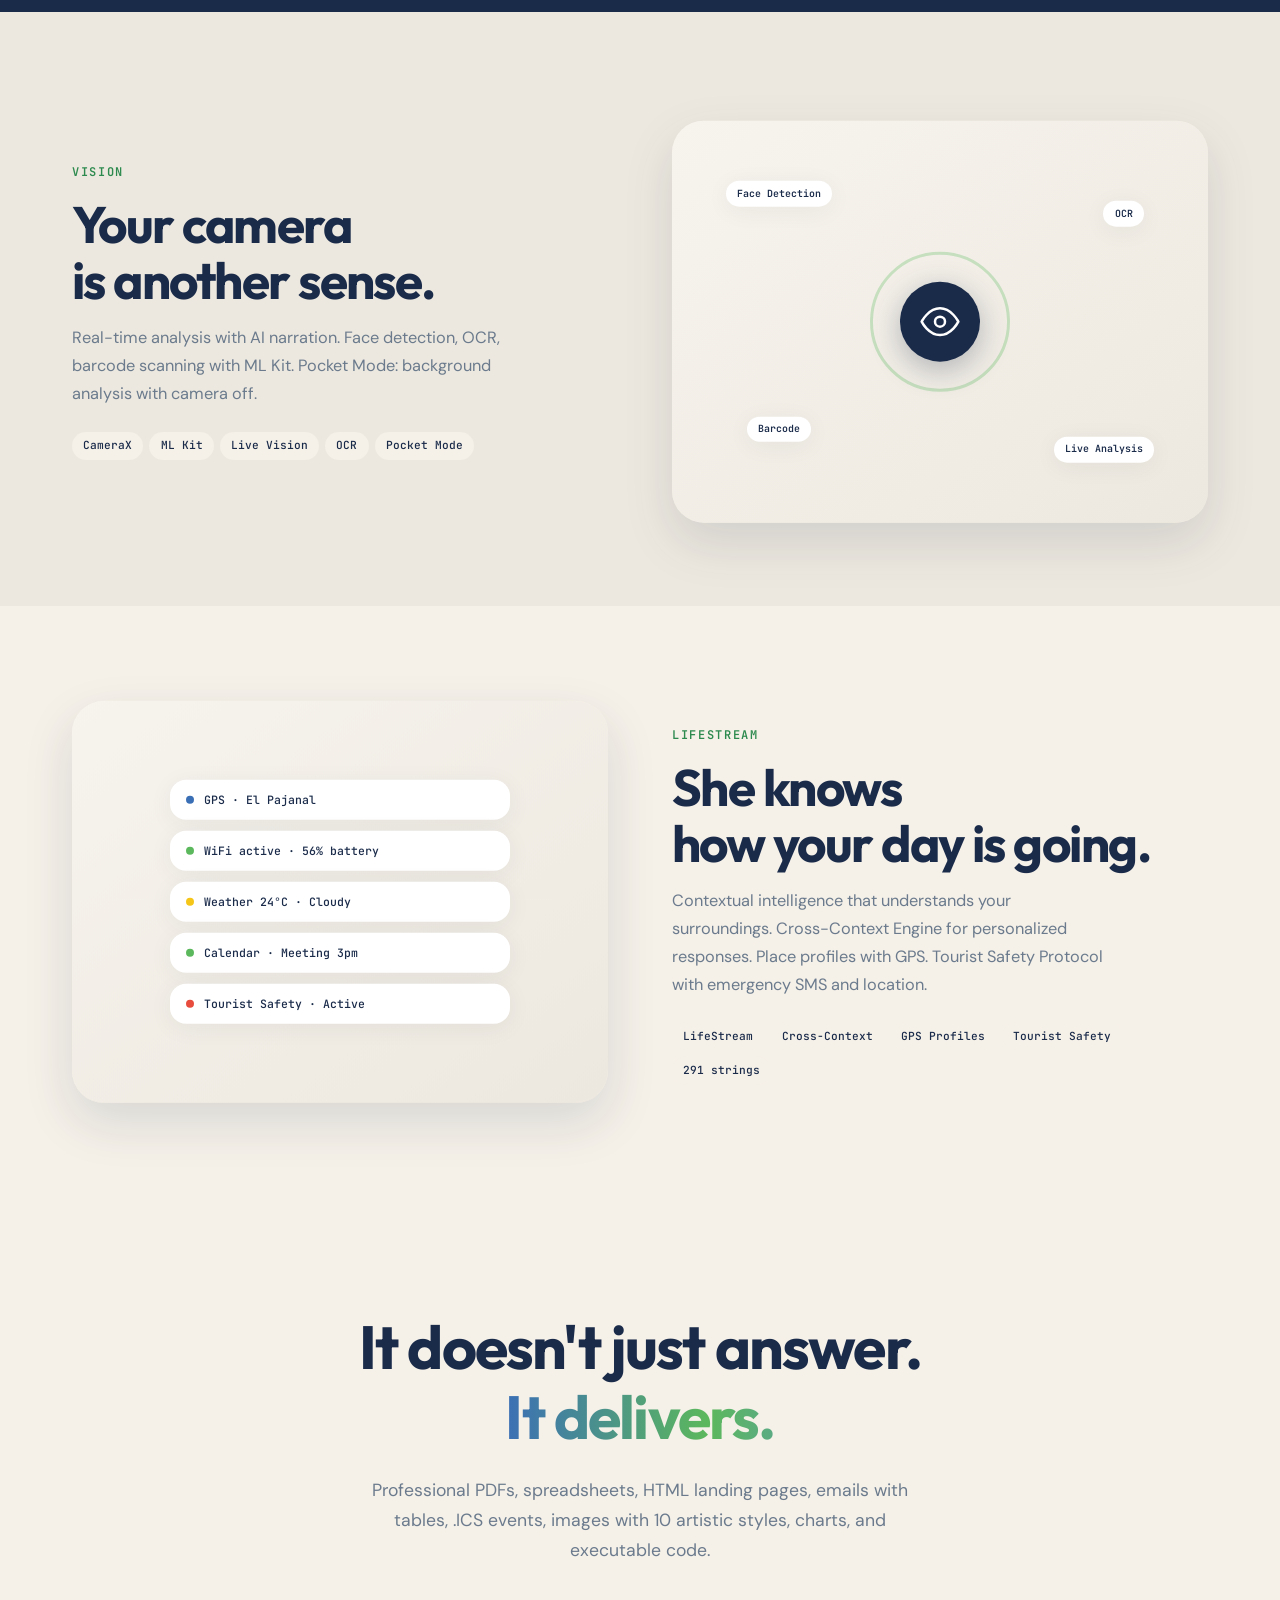
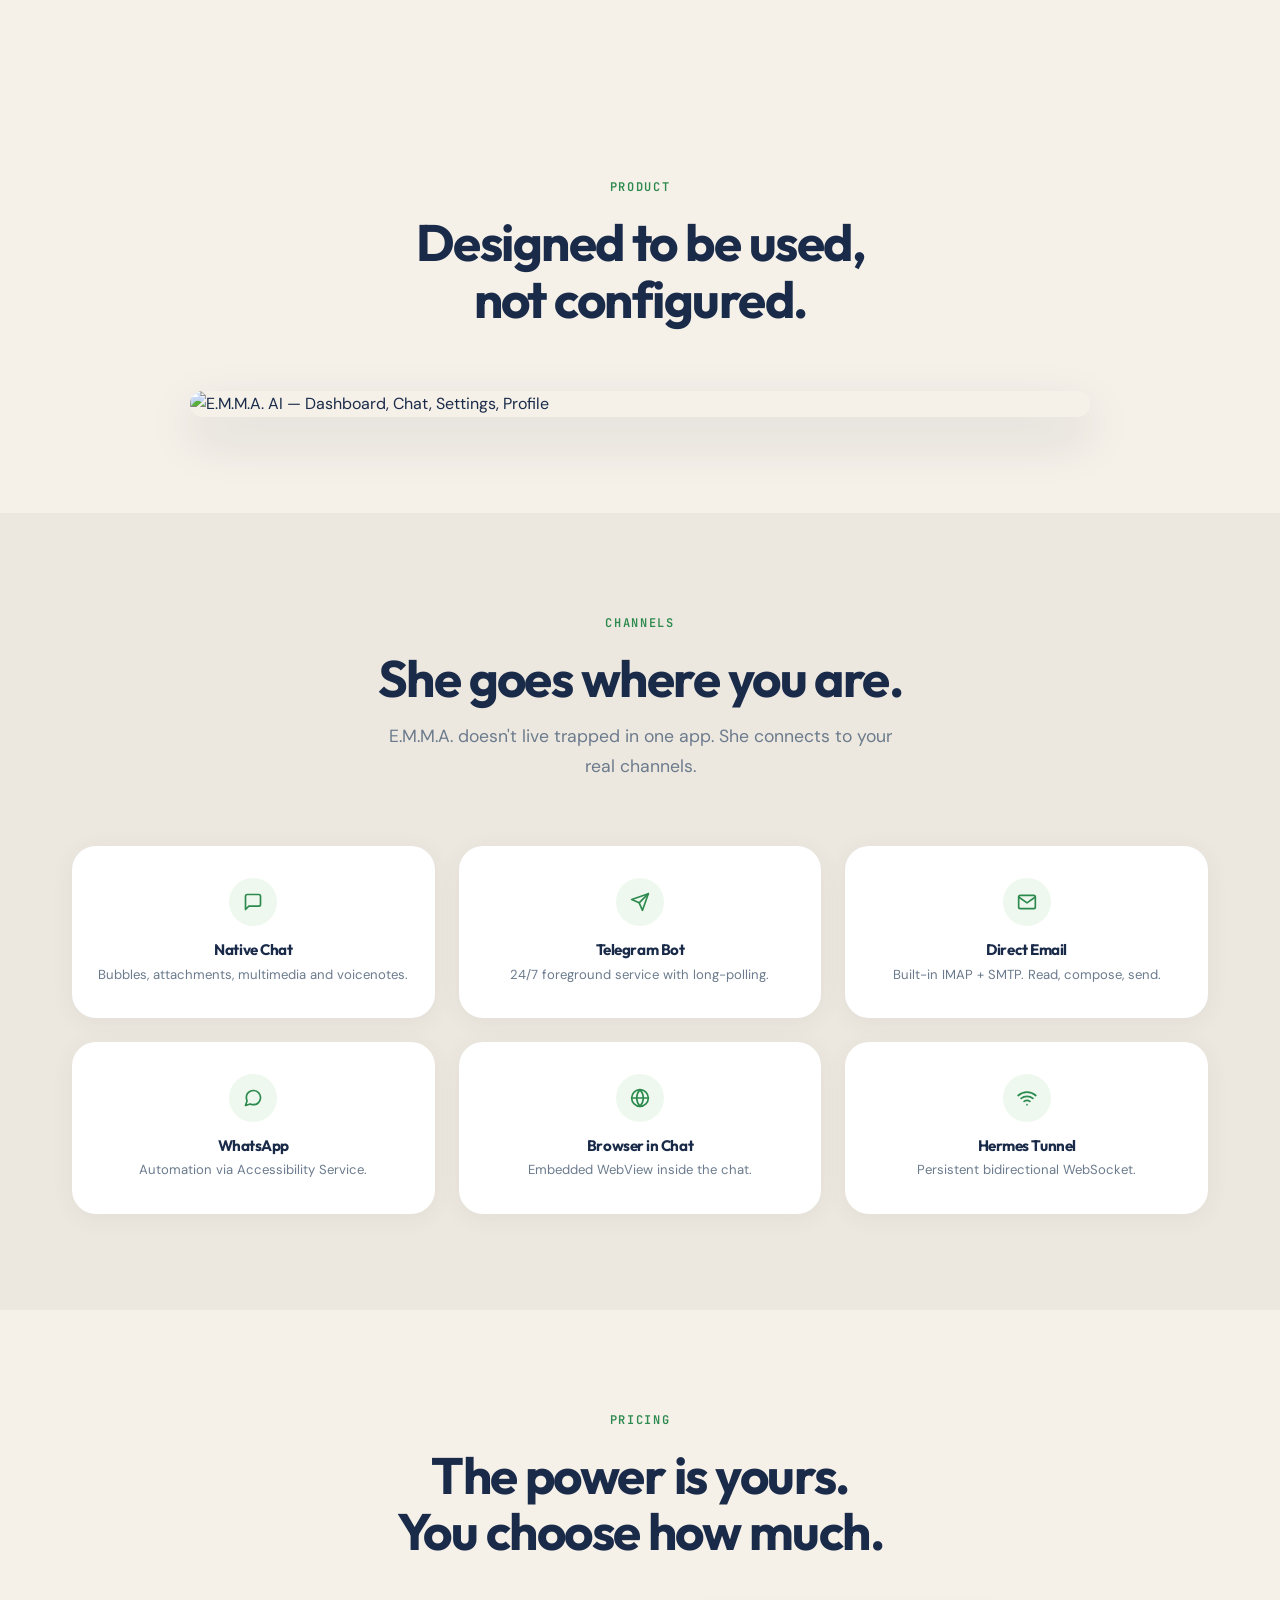
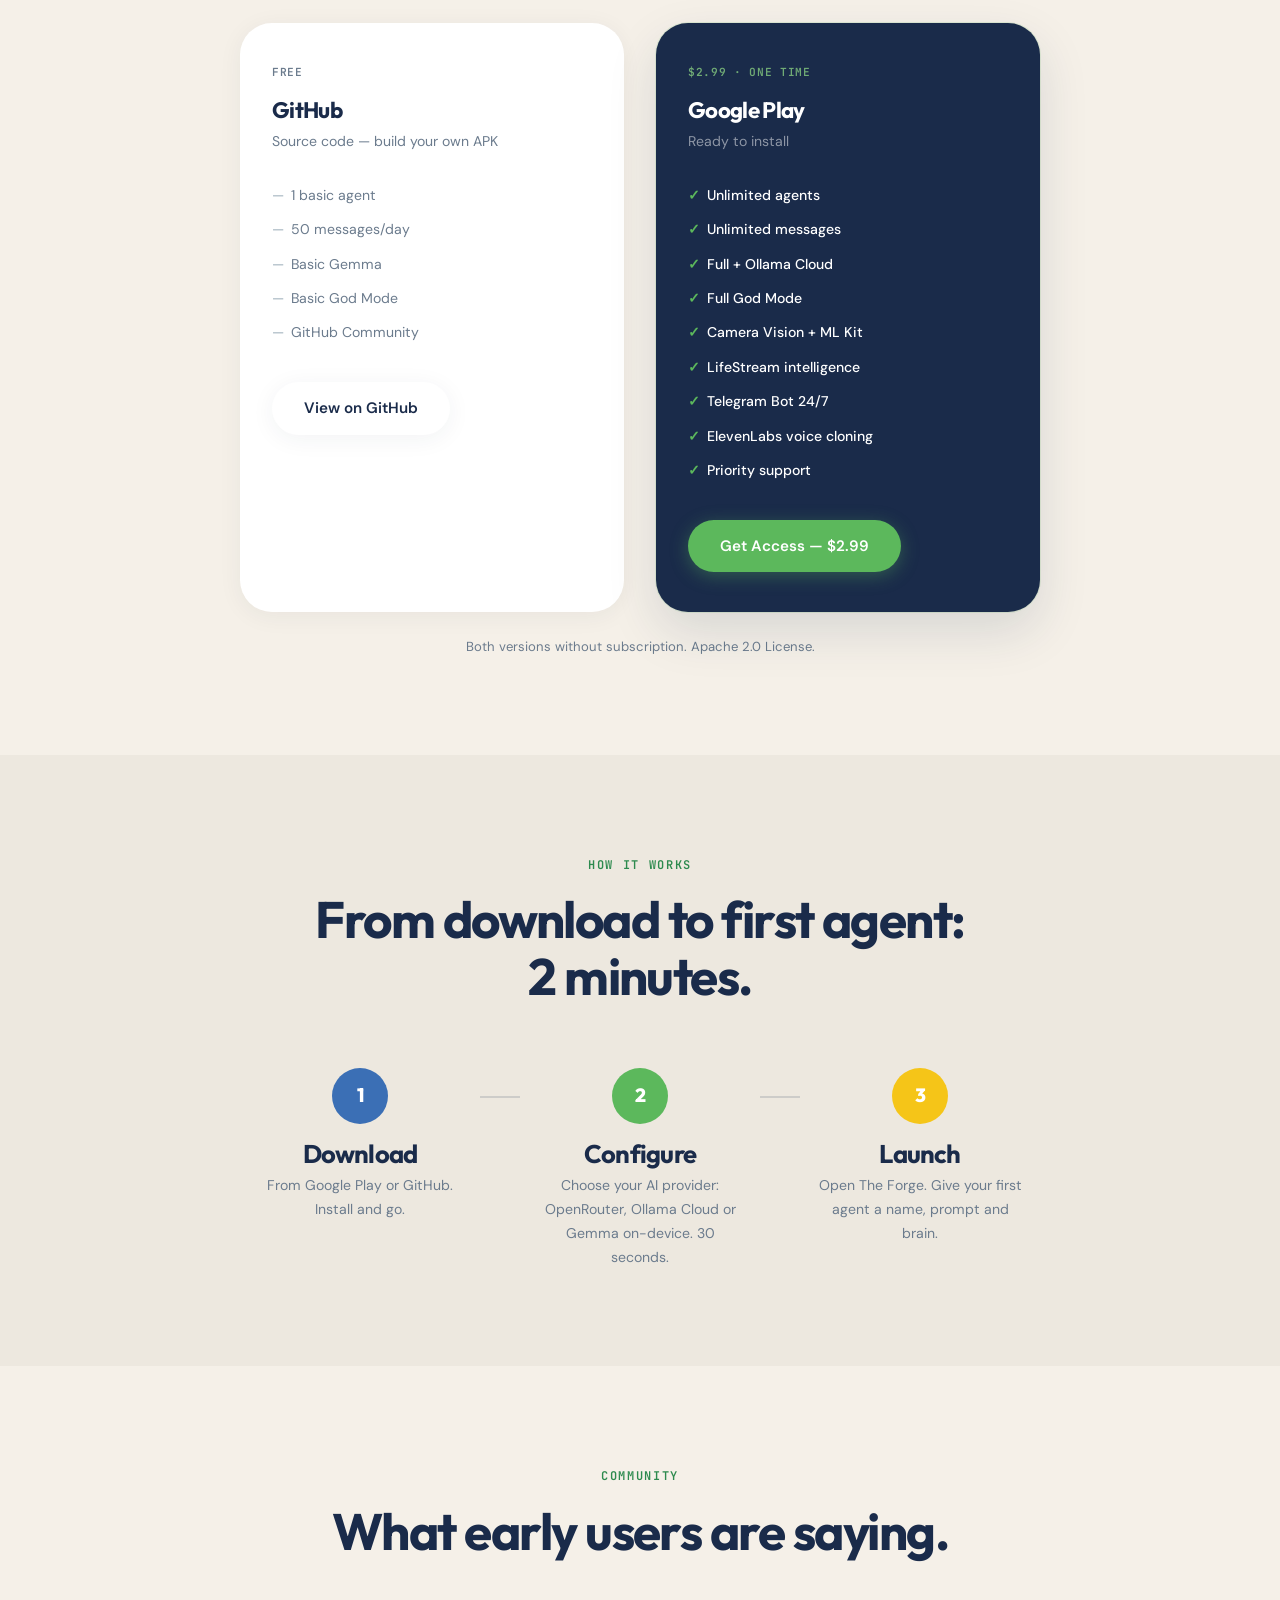
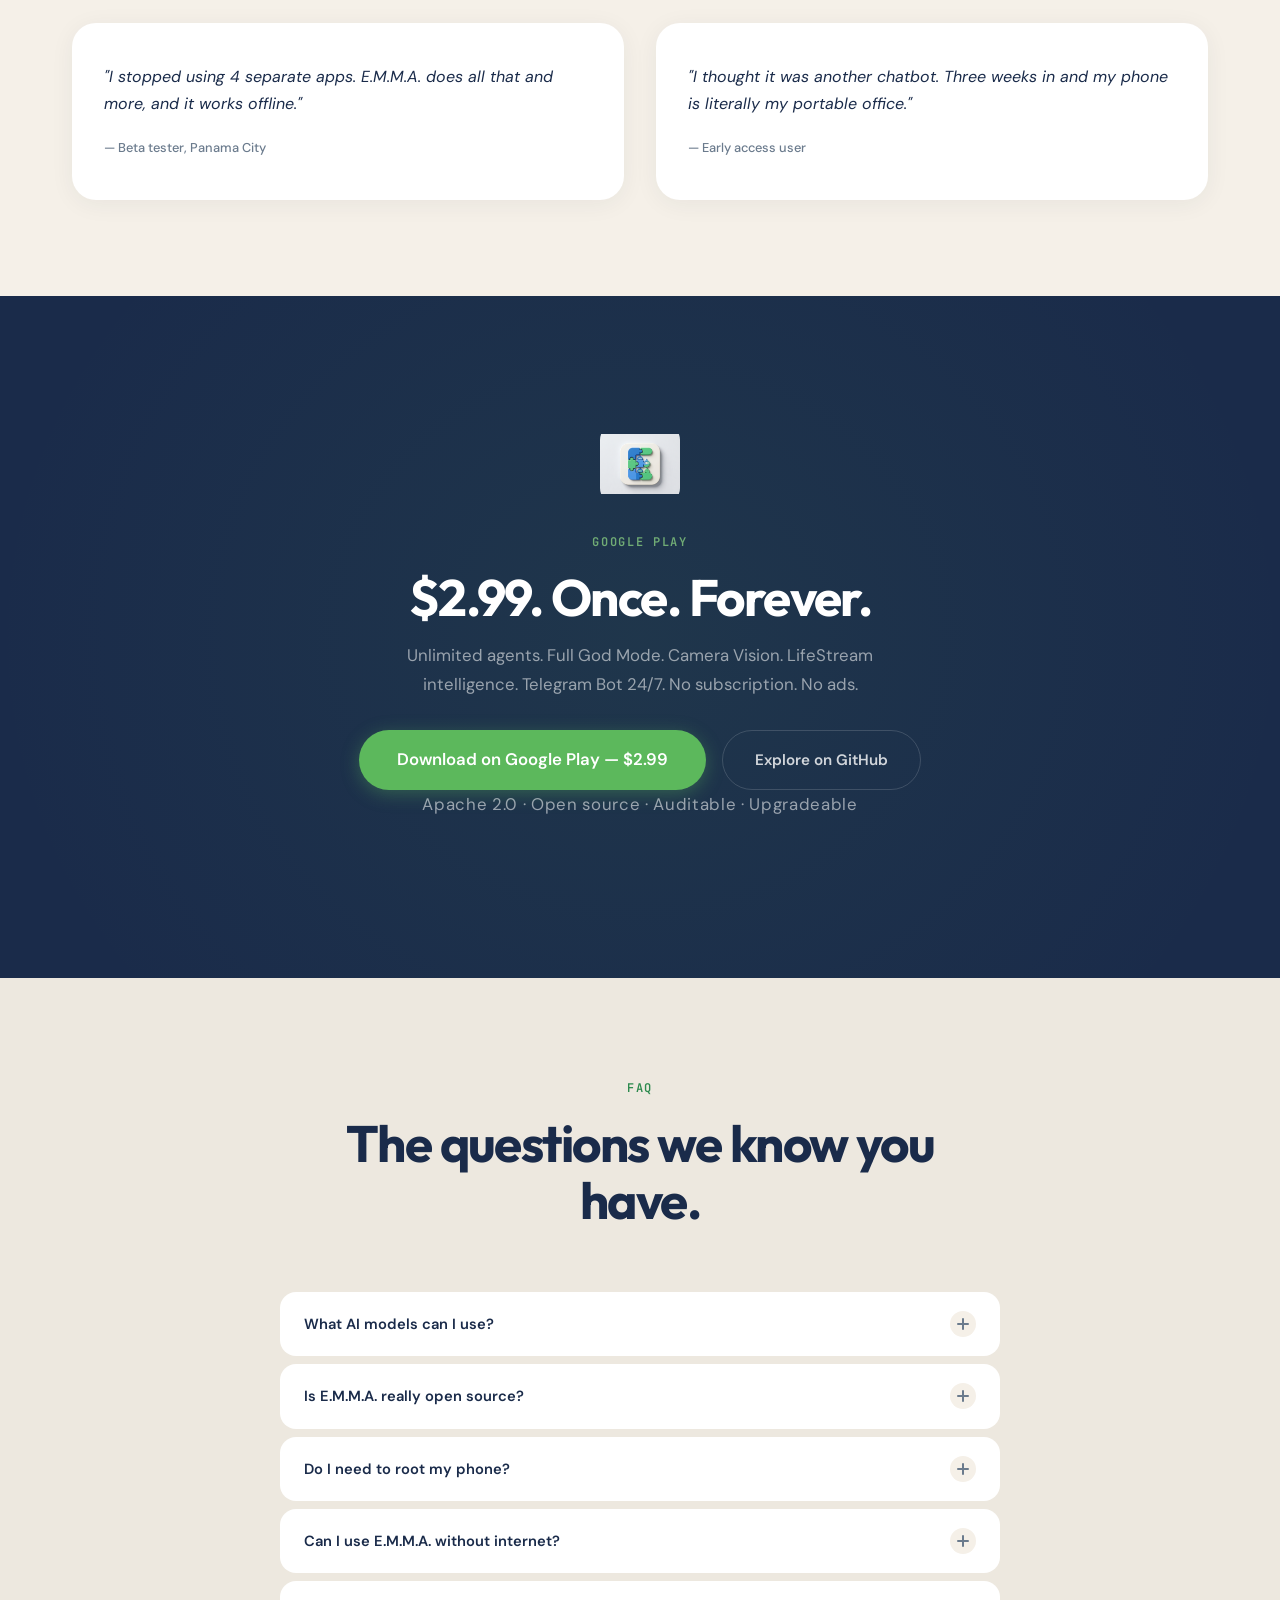
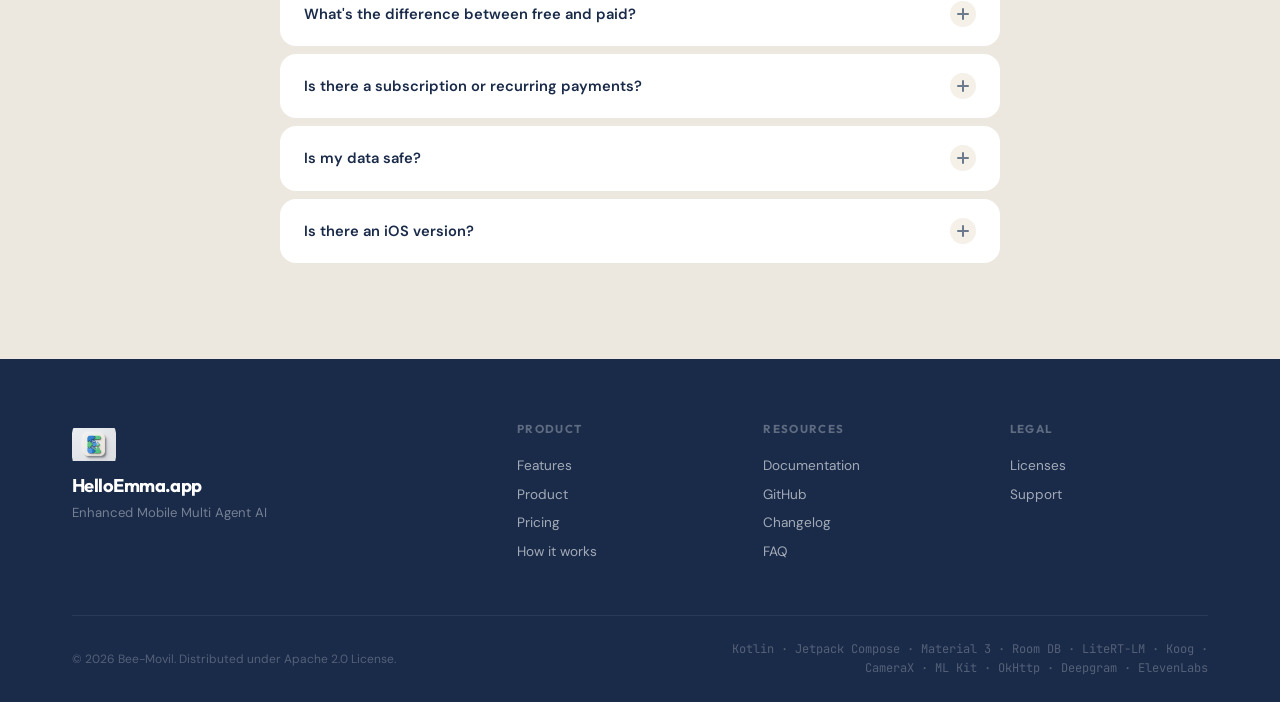
==== commit 20b2731a: "feat: add /showcase page (ES + EN) with 10 real app screenshots Inside Emma — visual tour of the app" ====
--- a/index.html
+++ b/index.html
@@ -23,7 +23,7 @@
       </a>
       <div class="nav-links" id="nav-links">
         <a href="#features">Capacidades</a>
-        <a href="#product">Producto</a>
+        <a href="showcase.html">Inside</a>
         <a href="#pricing">Planes</a>
         <a href="docs.html">Docs</a>
         <a href="#faq">FAQ</a>
--- a/css/v2.css
+++ b/css/v2.css
@@ -753,3 +753,156 @@
   .reveal, .reveal-left, .reveal-right, .reveal-scale,
   .anim-up { opacity: 1 !important; transform: none !important; }
 }
+
+/* ==========================================
+   SHOWCASE PAGE
+   ========================================== */
+.ss-hero {
+  min-height: calc(100vh - var(--nav-h));
+  padding: 6rem 0 4rem;
+  display: flex;
+  align-items: center;
+  position: relative;
+  overflow: hidden;
+}
+.ss-hero::before {
+  content: '';
+  position: absolute;
+  top: 30%; left: -10%;
+  width: 60%; height: 60%;
+  background: radial-gradient(circle, rgba(92,184,92,0.10), transparent 65%);
+  filter: blur(60px);
+  z-index: 0;
+  pointer-events: none;
+}
+.ss-hero-inner {
+  display: grid;
+  grid-template-columns: 1.1fr 1fr;
+  gap: 4rem;
+  align-items: center;
+  max-width: var(--max-w);
+  margin: 0 auto;
+  padding: 0 2rem;
+  position: relative;
+  z-index: 1;
+}
+.ss-hero-text { max-width: 540px; }
+.ss-hero-text h1 {
+  font-size: clamp(2.6rem, 5.5vw, 4.4rem);
+  margin: .8rem 0 1.2rem;
+}
+.ss-hero-text p { font-size: 1.15rem; margin-bottom: 2rem; }
+
+.ss-hero-visual {
+  position: relative;
+  display: flex;
+  justify-content: center;
+  align-items: center;
+}
+.ss-hero-visual::before {
+  content: '';
+  position: absolute;
+  inset: -20px;
+  background: radial-gradient(ellipse at center, rgba(59,111,181,0.20), transparent 65%);
+  filter: blur(40px);
+  z-index: 0;
+  pointer-events: none;
+}
+.shot {
+  display: block;
+  max-width: 100%;
+  height: auto;
+  border-radius: 32px;
+  box-shadow:
+    0 30px 70px -20px rgba(26,43,74,0.45),
+    0 8px 25px -10px rgba(0,0,0,0.18);
+  background: var(--navy);
+  position: relative;
+  z-index: 1;
+}
+.shot-hero {
+  max-width: 340px;
+  width: 100%;
+  animation: ss-float 8s ease-in-out infinite;
+}
+@keyframes ss-float {
+  0%, 100% { transform: translateY(0) rotate(-1.5deg); }
+  50%      { transform: translateY(-14px) rotate(-1.5deg); }
+}
+
+/* Section block */
+.ss-section { padding: 7rem 0; position: relative; }
+.ss-section.alt { background: var(--bg-alt); }
+.ss-section.dark {
+  background: var(--navy);
+  color: rgba(255,255,255,0.85);
+}
+.ss-section.dark h2,
+.ss-section.dark .eyebrow,
+.ss-section.dark h3,
+.ss-section.dark h4 { color: white; }
+.ss-section.dark p { color: rgba(255,255,255,0.7); }
+
+/* Two-column row (text + 1 shot) */
+.ss-row {
+  display: grid;
+  grid-template-columns: 1fr 1fr;
+  gap: 5rem;
+  align-items: center;
+}
+.ss-row.reverse { direction: rtl; }
+.ss-row.reverse > * { direction: ltr; }
+.ss-text h2 { margin: .6rem 0 1.2rem; }
+.ss-text p  { font-size: 1.08rem; margin-bottom: 1.5rem; }
+.ss-visual { display: flex; justify-content: center; }
+.ss-visual .shot { max-width: 320px; }
+
+/* Triptych — 3 shots */
+.ss-triptych {
+  display: grid;
+  grid-template-columns: repeat(3, 1fr);
+  gap: 2.5rem;
+  align-items: start;
+}
+.ss-card { display: flex; flex-direction: column; align-items: center; }
+.ss-card .shot { max-width: 270px; margin-bottom: 1.2rem; }
+.ss-caption {
+  text-align: center;
+  font-family: var(--font-m);
+  text-transform: uppercase;
+  letter-spacing: .12em;
+  font-size: .72rem;
+  color: var(--muted);
+  max-width: 220px;
+}
+.ss-section.dark .ss-caption { color: rgba(255,255,255,0.55); }
+
+/* Pair — 2 shots side by side */
+.ss-pair {
+  display: grid;
+  grid-template-columns: repeat(2, 1fr);
+  gap: 3rem;
+  align-items: start;
+  max-width: 880px;
+  margin: 0 auto;
+}
+.ss-pair .shot { max-width: 320px; margin: 0 auto 1.2rem; }
+
+/* Final CTA spacing */
+.ss-final-cta { padding: 7rem 0; text-align: center; }
+
+/* Showcase responsive */
+@media (max-width: 1024px) {
+  .ss-hero-inner { grid-template-columns: 1fr; gap: 3rem; }
+  .ss-hero-text { text-align: center; margin: 0 auto; }
+  .ss-hero-text .hero-ctas { justify-content: center; }
+  .ss-row { grid-template-columns: 1fr; gap: 3rem; }
+  .ss-row.reverse { direction: ltr; }
+  .ss-text { text-align: center; }
+  .ss-triptych { grid-template-columns: 1fr; gap: 3rem; max-width: 320px; margin: 0 auto; }
+  .ss-pair { grid-template-columns: 1fr; max-width: 320px; }
+}
+@media (max-width: 480px) {
+  .ss-section { padding: 4.5rem 0; }
+  .shot, .shot-hero, .ss-visual .shot, .ss-card .shot, .ss-pair .shot { max-width: 280px; }
+}
